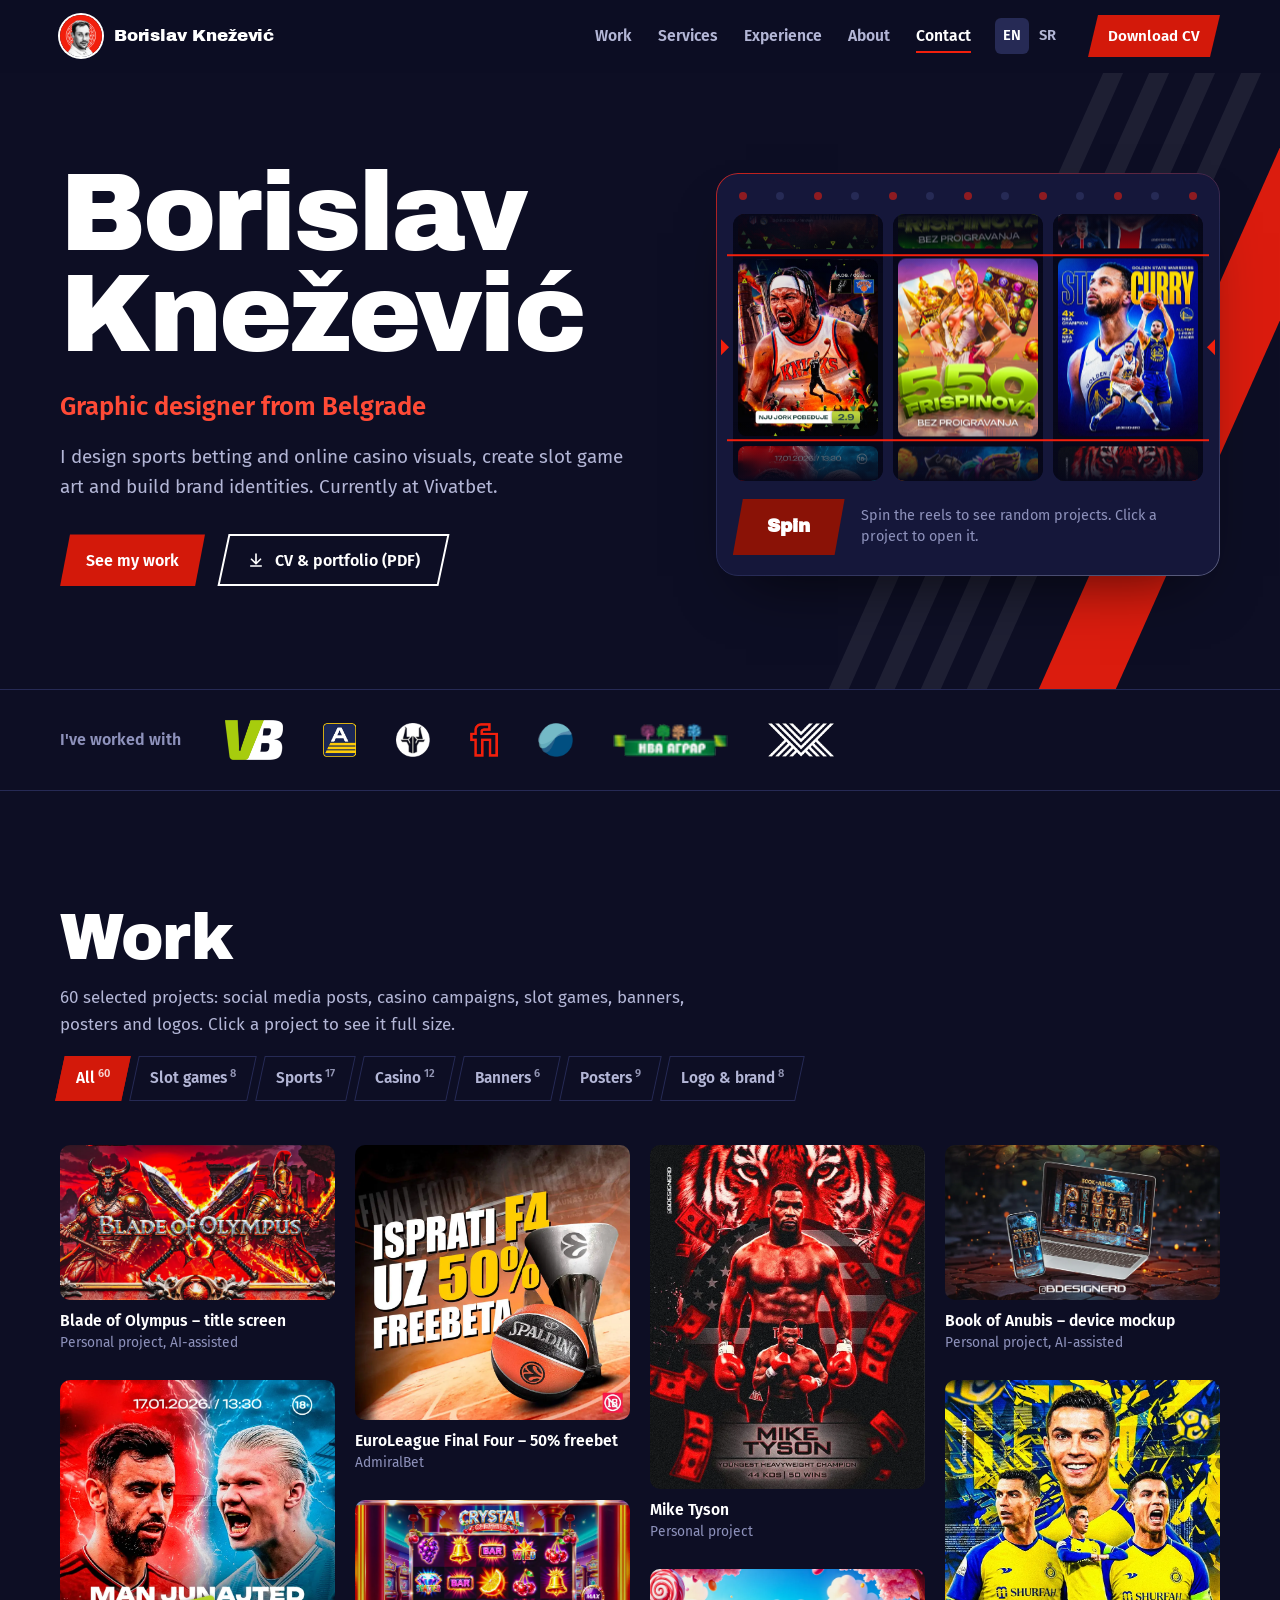
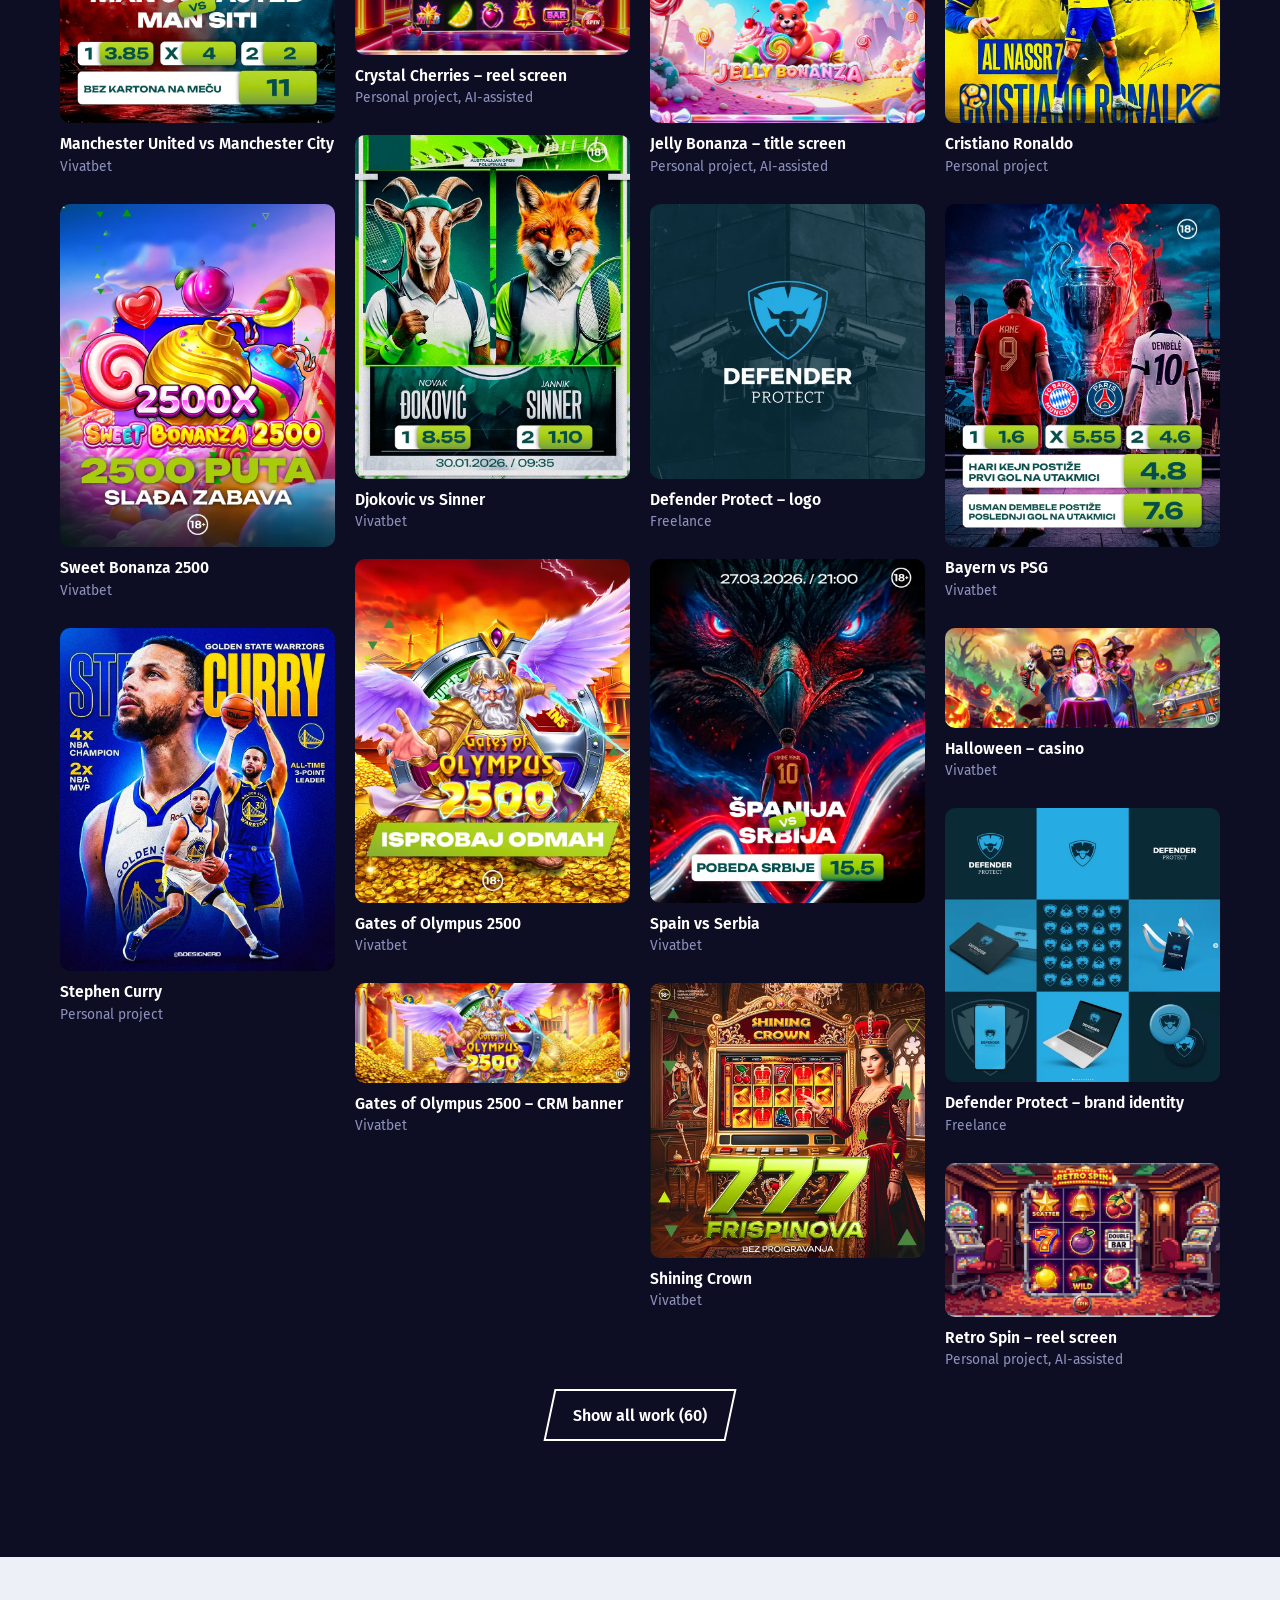
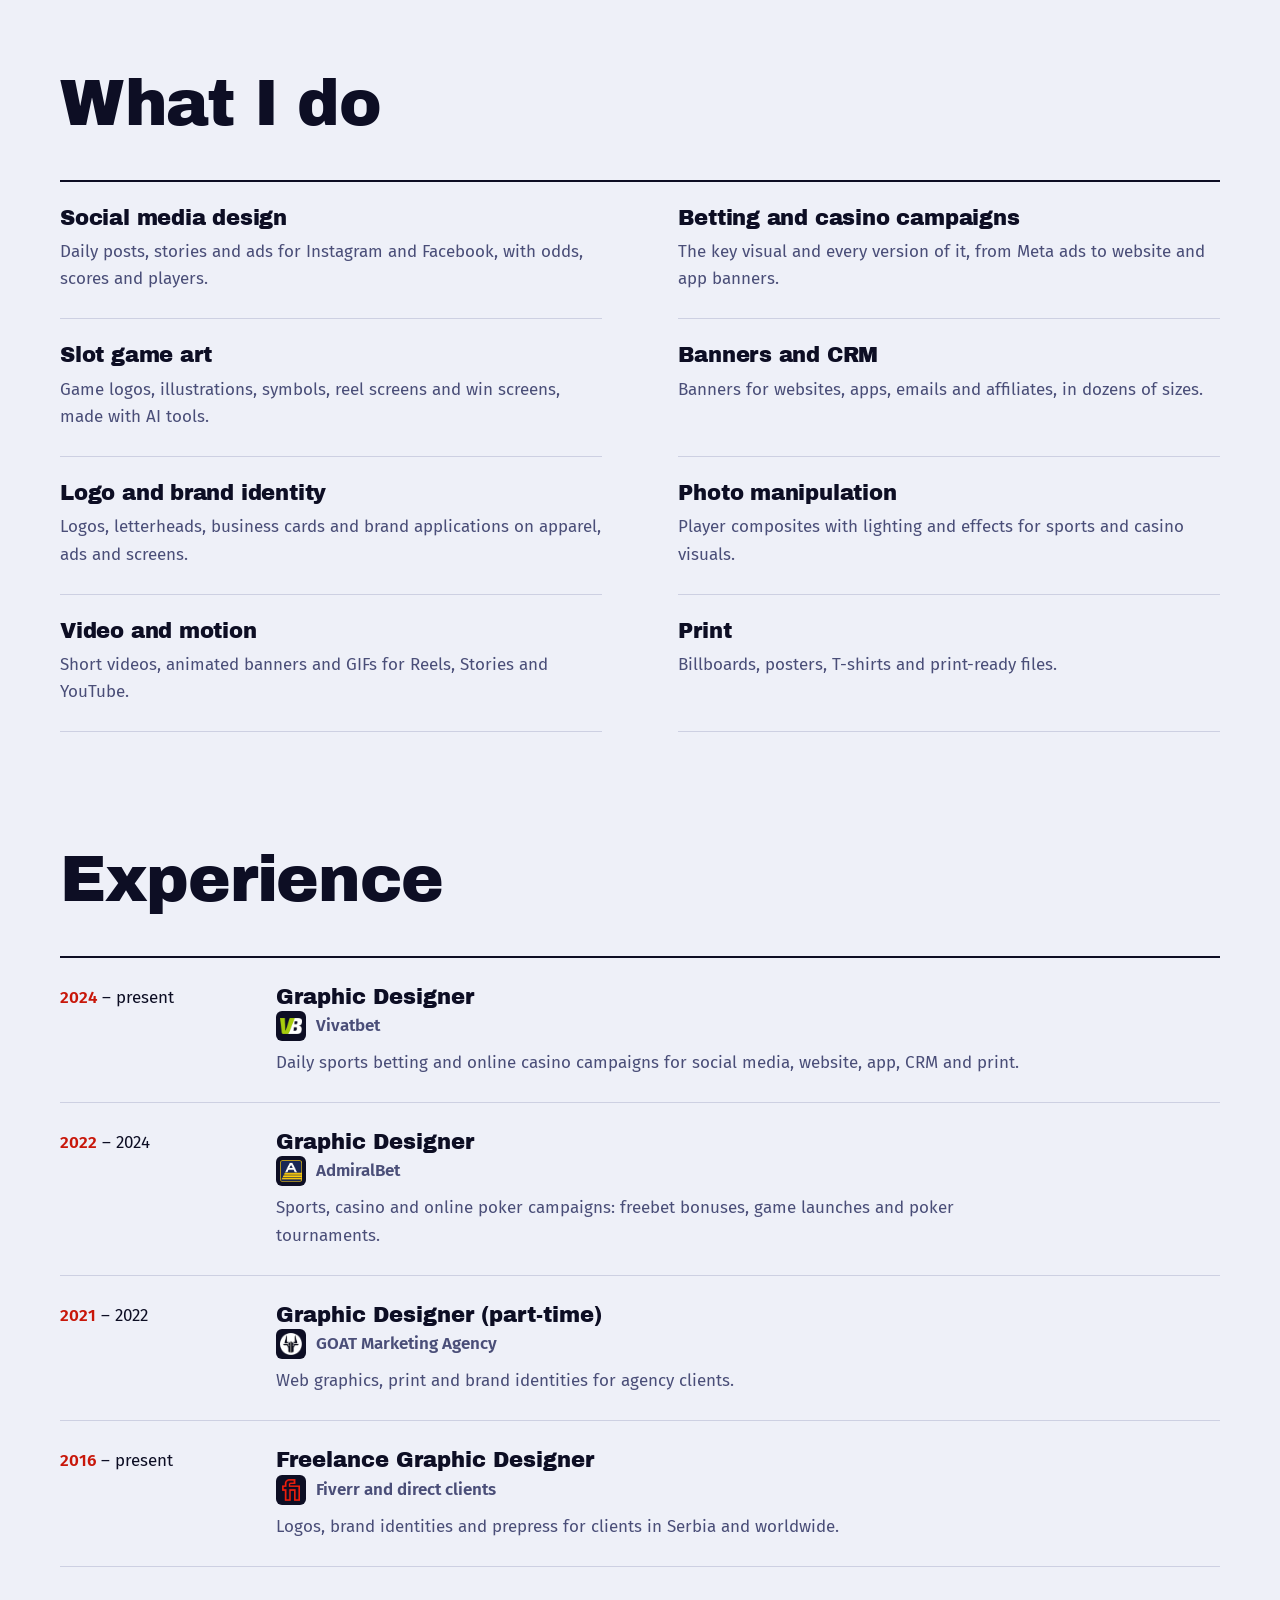
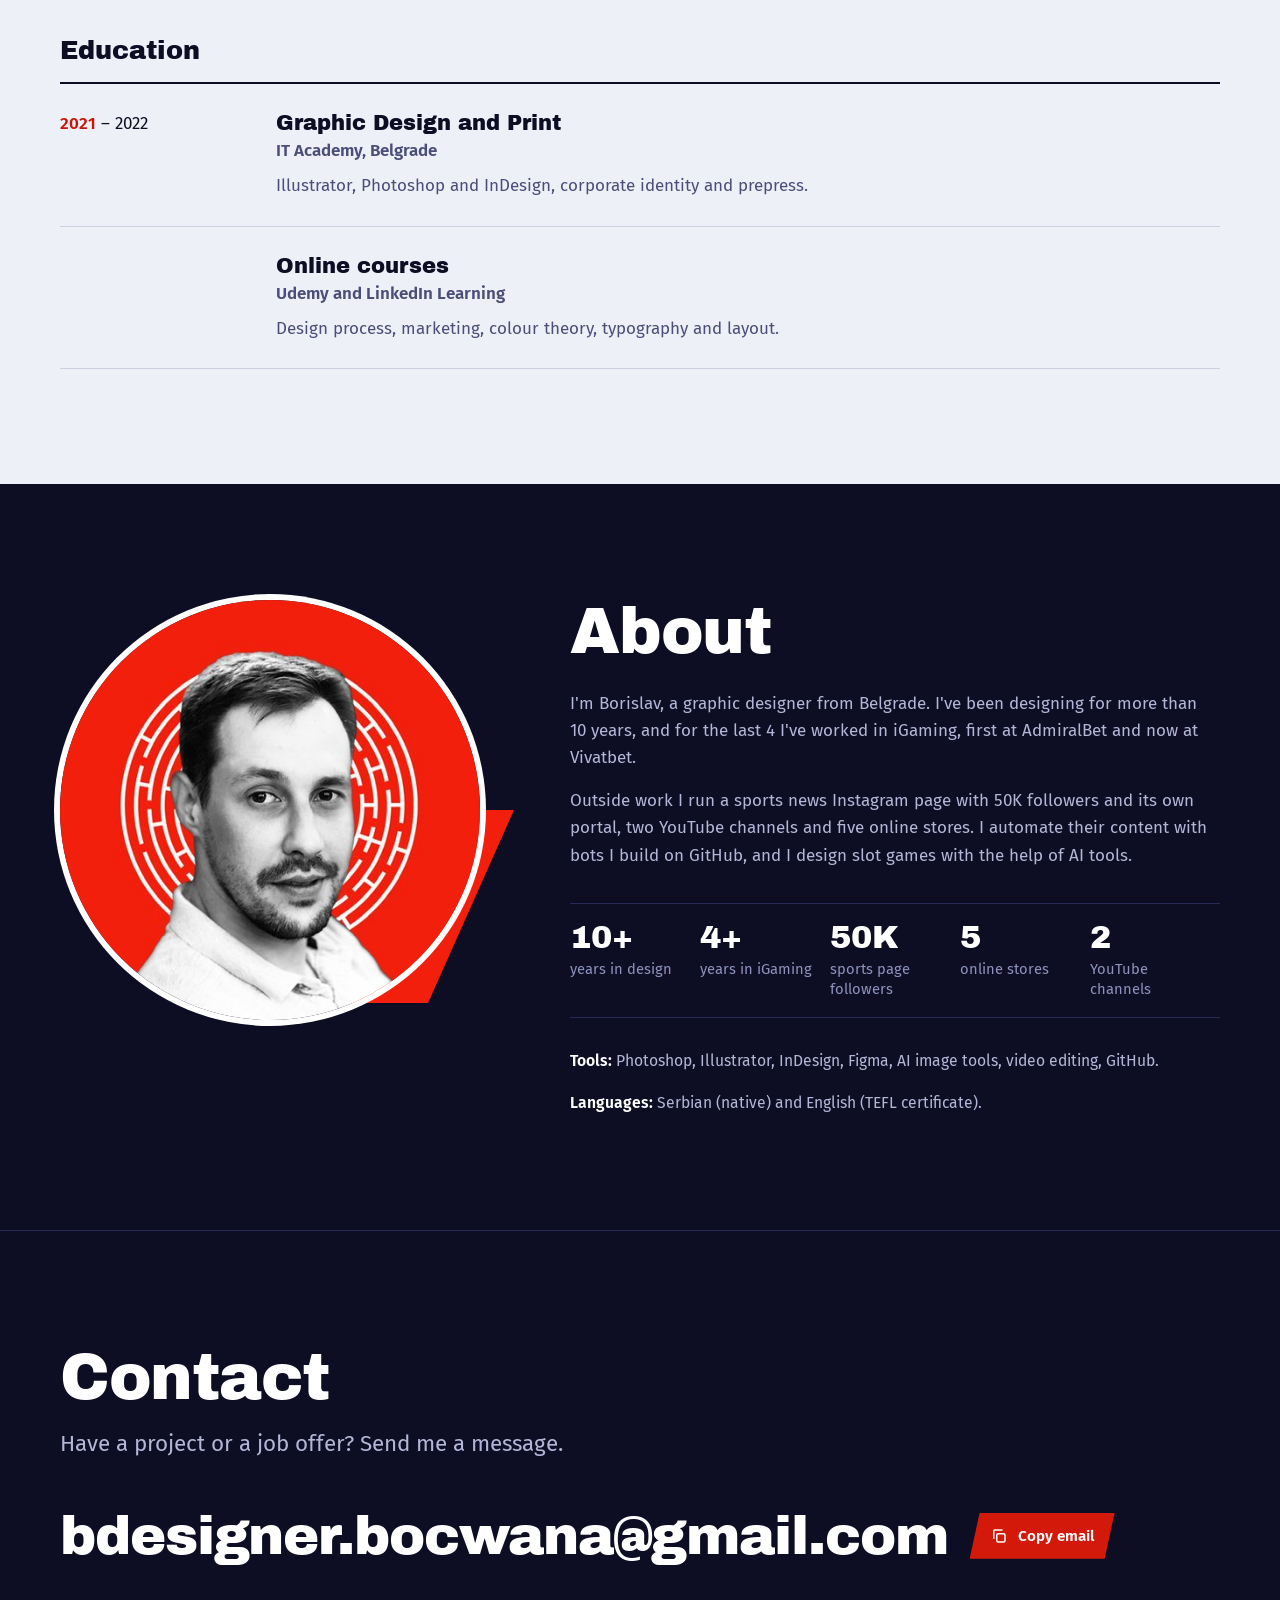
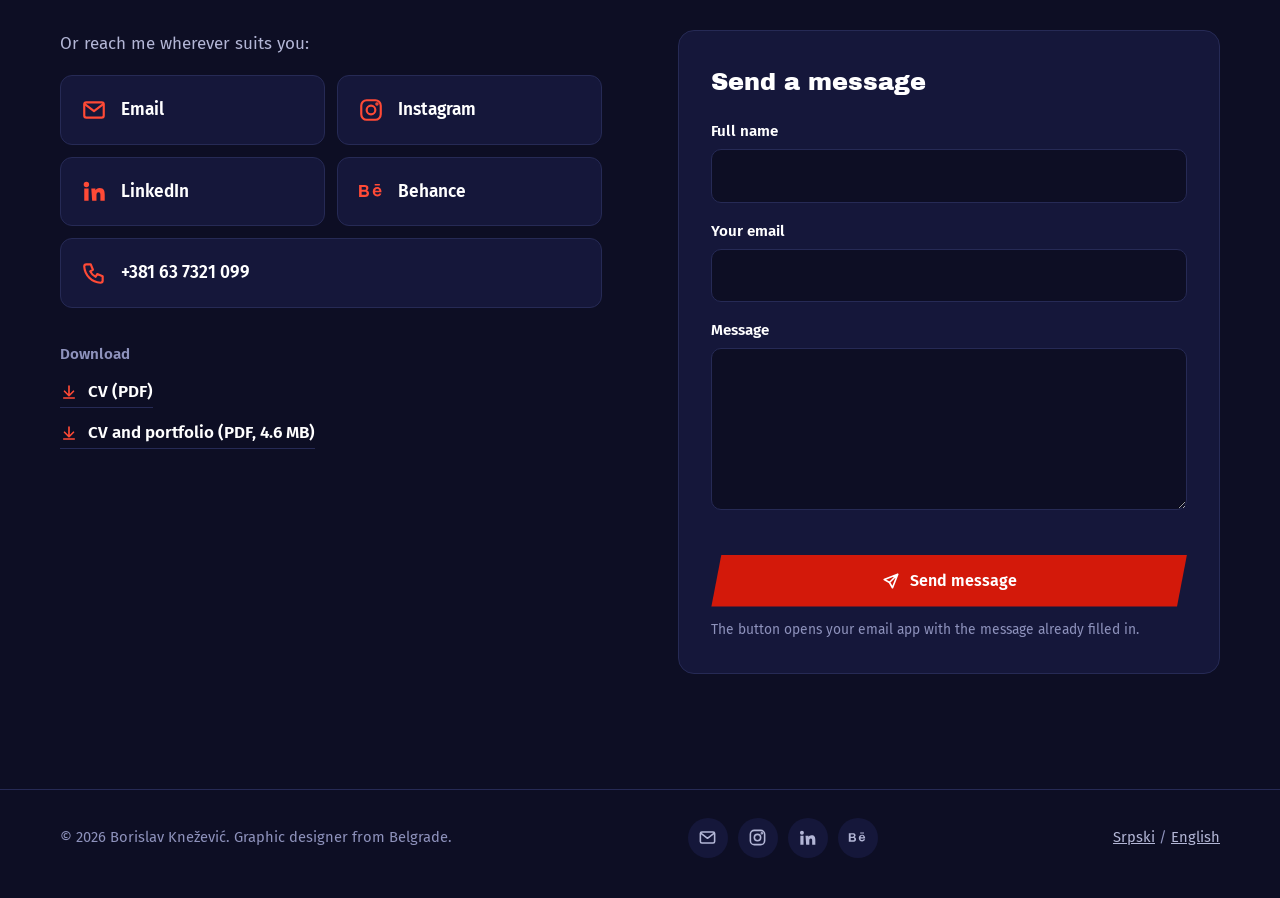
==== en/index.html @ aa086d8e "Add files via upload" ====
<!DOCTYPE html>
<html lang="en">
<head>
<meta charset="utf-8">
<meta name="viewport" content="width=device-width, initial-scale=1">
<title>Borislav Knežević – Graphic Designer in Belgrade | iGaming, Sports &amp; Slot Game Art</title>
<meta name="description" content="Belgrade-based graphic designer creating sports betting and online casino campaigns, slot game art, social media visuals, banners, posters and logos.">
<meta name="author" content="Borislav Knežević">
<meta name="robots" content="index, follow, max-image-preview:large">
<meta name="theme-color" content="#0D0E24">
<meta name="color-scheme" content="dark">
<!-- Google Search Console: ovde nalepi svoj verifikacioni tag (vidi README.md) -->
<link rel="canonical" href="https://borislavknezevic.com/en/">
<link rel="alternate" hreflang="sr" href="https://borislavknezevic.com/">
<link rel="alternate" hreflang="en" href="https://borislavknezevic.com/en/">
<link rel="alternate" hreflang="x-default" href="https://borislavknezevic.com/">
<meta property="og:type" content="profile">
<meta property="og:site_name" content="Borislav Knežević">
<meta property="og:title" content="Borislav Knežević – Graphic Designer">
<meta property="og:description" content="Belgrade-based graphic designer creating sports betting and online casino campaigns, slot game art, social media visuals, banners, posters and logos.">
<meta property="og:url" content="https://borislavknezevic.com/en/">
<meta property="og:locale" content="en_US">
<meta property="og:locale:alternate" content="sr_RS">
<meta property="og:image" content="https://borislavknezevic.com/assets/img/og-en.jpg">
<meta property="og:image:width" content="1200">
<meta property="og:image:height" content="630">
<meta property="og:image:alt" content="Borislav Knežević, graphic designer from Belgrade, with examples of his work">
<meta property="profile:first_name" content="Borislav">
<meta property="profile:last_name" content="Knežević">
<meta property="profile:username" content="bdesignerd">
<meta name="twitter:card" content="summary_large_image">
<meta name="twitter:title" content="Borislav Knežević – Graphic Designer">
<meta name="twitter:description" content="Belgrade-based graphic designer creating sports betting and online casino campaigns, slot game art, social media visuals, banners, posters and logos.">
<meta name="twitter:image" content="https://borislavknezevic.com/assets/img/og-en.jpg">
<link rel="icon" href="../favicon.ico" sizes="any">
<link rel="icon" type="image/png" sizes="32x32" href="../favicon-32.png">
<link rel="apple-touch-icon" href="../apple-touch-icon.png">
<link rel="manifest" href="../site.webmanifest">
<link rel="preload" href="../assets/fonts/archivo-black.woff" as="font" type="font/woff" crossorigin>
<link rel="preload" href="../assets/fonts/fira-sans-400.woff" as="font" type="font/woff" crossorigin>
<link rel="stylesheet" href="../assets/css/style.css">
<script type="application/ld+json">{"@context":"https://schema.org","@graph":[{"@type":"Person","@id":"https://borislavknezevic.com/#person","name":"Borislav Knežević","alternateName":["Borislav Knezevic","bdesignerd"],"jobTitle":"Graphic Designer","description":"Belgrade-based graphic designer creating sports betting and online casino campaigns, slot game art, social media visuals, banners, posters and logos.","url":"https://borislavknezevic.com/","image":"https://borislavknezevic.com/assets/img/borislav-knezevic.jpg","email":"mailto:bdesigner.bocwana@gmail.com","telephone":"+381637321099","address":{"@type":"PostalAddress","addressLocality":"Belgrade","addressCountry":"RS"},"worksFor":{"@type":"Organization","name":"Vivatbet"},"alumniOf":{"@type":"EducationalOrganization","name":"IT Academy"},"knowsAbout":["graphic design","iGaming design","slot game art","social media design","logo design","brand identity","photo manipulation","video editing"],"knowsLanguage":["sr","en"],"sameAs":["https://www.behance.net/bdesignerd93","https://www.instagram.com/bdesignerd","https://www.linkedin.com/in/borislav-knezevic"]},{"@type":"WebSite","@id":"https://borislavknezevic.com/#website","url":"https://borislavknezevic.com/","name":"Borislav Knežević","inLanguage":["sr-Latn","en"],"publisher":{"@id":"https://borislavknezevic.com/#person"}},{"@type":"ProfilePage","@id":"https://borislavknezevic.com/en/#page","url":"https://borislavknezevic.com/en/","name":"Borislav Knežević – Graphic Designer in Belgrade | iGaming, Sports & Slot Game Art","description":"Belgrade-based graphic designer creating sports betting and online casino campaigns, slot game art, social media visuals, banners, posters and logos.","inLanguage":"en","isPartOf":{"@id":"https://borislavknezevic.com/#website"},"mainEntity":{"@id":"https://borislavknezevic.com/#person"},"dateModified":"2026-11-18","primaryImageOfPage":{"@type":"ImageObject","url":"https://borislavknezevic.com/assets/img/og-en.jpg","width":1200,"height":630}},{"@type":"ImageGallery","@id":"https://borislavknezevic.com/en/#work","name":"Work by Borislav Knežević","url":"https://borislavknezevic.com/en/#work","author":{"@id":"https://borislavknezevic.com/#person"},"image":[{"@type":"ImageObject","contentUrl":"https://borislavknezevic.com/assets/img/work/blade-of-olympus-slot-title-screen.webp","name":"Blade of Olympus – title screen","description":"Slot game art: Blade of Olympus – title screen (Personal project, AI-assisted)","width":1320,"height":742,"creator":{"@type":"Person","name":"Borislav Knežević"},"creditText":"Borislav Knežević","copyrightNotice":"© Borislav Knežević"},{"@type":"ImageObject","contentUrl":"https://borislavknezevic.com/assets/img/work/manchester-united-vs-manchester-city-post.webp","name":"Manchester United vs Manchester City","description":"Sports social media post: Manchester United vs Manchester City (Vivatbet)","width":820,"height":1025,"creator":{"@type":"Person","name":"Borislav Knežević"},"creditText":"Borislav Knežević","copyrightNotice":"© Borislav Knežević"},{"@type":"ImageObject","contentUrl":"https://borislavknezevic.com/assets/img/work/sweet-bonanza-2500-casino-campaign.webp","name":"Sweet Bonanza 2500","description":"Online casino campaign visual: Sweet Bonanza 2500 (Vivatbet)","width":820,"height":1025,"creator":{"@type":"Person","name":"Borislav Knežević"},"creditText":"Borislav Knežević","copyrightNotice":"© Borislav Knežević"},{"@type":"ImageObject","contentUrl":"https://borislavknezevic.com/assets/img/work/stephen-curry-poster.webp","name":"Stephen Curry","description":"Sports poster: Stephen Curry (Personal project)","width":820,"height":1025,"creator":{"@type":"Person","name":"Borislav Knežević"},"creditText":"Borislav Knežević","copyrightNotice":"© Borislav Knežević"},{"@type":"ImageObject","contentUrl":"https://borislavknezevic.com/assets/img/work/euroleague-final-four-freebet-banner.webp","name":"EuroLeague Final Four – 50% freebet","description":"Sports social media post: EuroLeague Final Four – 50% freebet (AdmiralBet)","width":960,"height":960,"creator":{"@type":"Person","name":"Borislav Knežević"},"creditText":"Borislav Knežević","copyrightNotice":"© Borislav Knežević"},{"@type":"ImageObject","contentUrl":"https://borislavknezevic.com/assets/img/work/crystal-cherries-slot-reel-screen.webp","name":"Crystal Cherries – reel screen","description":"Slot game art: Crystal Cherries – reel screen (Personal project, AI-assisted)","width":1320,"height":742,"creator":{"@type":"Person","name":"Borislav Knežević"},"creditText":"Borislav Knežević","copyrightNotice":"© Borislav Knežević"},{"@type":"ImageObject","contentUrl":"https://borislavknezevic.com/assets/img/work/djokovic-vs-sinner-tennis-post.webp","name":"Djokovic vs Sinner","description":"Sports social media post: Djokovic vs Sinner (Vivatbet)","width":820,"height":1025,"creator":{"@type":"Person","name":"Borislav Knežević"},"creditText":"Borislav Knežević","copyrightNotice":"© Borislav Knežević"},{"@type":"ImageObject","contentUrl":"https://borislavknezevic.com/assets/img/work/gates-of-olympus-2500-casino-campaign.webp","name":"Gates of Olympus 2500","description":"Online casino campaign visual: Gates of Olympus 2500 (Vivatbet)","width":820,"height":1025,"creator":{"@type":"Person","name":"Borislav Knežević"},"creditText":"Borislav Knežević","copyrightNotice":"© Borislav Knežević"},{"@type":"ImageObject","contentUrl":"https://borislavknezevic.com/assets/img/work/gates-of-olympus-crm-banner.webp","name":"Gates of Olympus 2500 – CRM banner","description":"Website and CRM banner: Gates of Olympus 2500 – CRM banner (Vivatbet)","width":1320,"height":481,"creator":{"@type":"Person","name":"Borislav Knežević"},"creditText":"Borislav Knežević","copyrightNotice":"© Borislav Knežević"},{"@type":"ImageObject","contentUrl":"https://borislavknezevic.com/assets/img/work/mike-tyson-poster.webp","name":"Mike Tyson","description":"Sports poster: Mike Tyson (Personal project)","width":820,"height":1025,"creator":{"@type":"Person","name":"Borislav Knežević"},"creditText":"Borislav Knežević","copyrightNotice":"© Borislav Knežević"},{"@type":"ImageObject","contentUrl":"https://borislavknezevic.com/assets/img/work/jelly-bonanza-slot-title-screen.webp","name":"Jelly Bonanza – title screen","description":"Slot game art: Jelly Bonanza – title screen (Personal project, AI-assisted)","width":1320,"height":742,"creator":{"@type":"Person","name":"Borislav Knežević"},"creditText":"Borislav Knežević","copyrightNotice":"© Borislav Knežević"},{"@type":"ImageObject","contentUrl":"https://borislavknezevic.com/assets/img/work/defender-protect-logo.webp","name":"Defender Protect – logo","description":"Logo and brand identity: Defender Protect – logo (Freelance)","width":960,"height":960,"creator":{"@type":"Person","name":"Borislav Knežević"},"creditText":"Borislav Knežević","copyrightNotice":"© Borislav Knežević"},{"@type":"ImageObject","contentUrl":"https://borislavknezevic.com/assets/img/work/spain-vs-serbia-football-post.webp","name":"Spain vs Serbia","description":"Sports social media post: Spain vs Serbia (Vivatbet)","width":820,"height":1025,"creator":{"@type":"Person","name":"Borislav Knežević"},"creditText":"Borislav Knežević","copyrightNotice":"© Borislav Knežević"},{"@type":"ImageObject","contentUrl":"https://borislavknezevic.com/assets/img/work/shining-crown-slot-ad.webp","name":"Shining Crown","description":"Online casino campaign visual: Shining Crown (Vivatbet)","width":960,"height":960,"creator":{"@type":"Person","name":"Borislav Knežević"},"creditText":"Borislav Knežević","copyrightNotice":"© Borislav Knežević"},{"@type":"ImageObject","contentUrl":"https://borislavknezevic.com/assets/img/work/book-of-anubis-slot-device-mockup.webp","name":"Book of Anubis – device mockup","description":"Slot game art: Book of Anubis – device mockup (Personal project, AI-assisted)","width":1320,"height":742,"creator":{"@type":"Person","name":"Borislav Knežević"},"creditText":"Borislav Knežević","copyrightNotice":"© Borislav Knežević"},{"@type":"ImageObject","contentUrl":"https://borislavknezevic.com/assets/img/work/cristiano-ronaldo-poster.webp","name":"Cristiano Ronaldo","description":"Sports poster: Cristiano Ronaldo (Personal project)","width":820,"height":1025,"creator":{"@type":"Person","name":"Borislav Knežević"},"creditText":"Borislav Knežević","copyrightNotice":"© Borislav Knežević"},{"@type":"ImageObject","contentUrl":"https://borislavknezevic.com/assets/img/work/bayern-vs-psg-champions-league-post.webp","name":"Bayern vs PSG","description":"Sports social media post: Bayern vs PSG (Vivatbet)","width":820,"height":1025,"creator":{"@type":"Person","name":"Borislav Knežević"},"creditText":"Borislav Knežević","copyrightNotice":"© Borislav Knežević"},{"@type":"ImageObject","contentUrl":"https://borislavknezevic.com/assets/img/work/halloween-casino-banner.webp","name":"Halloween – casino","description":"Website and CRM banner: Halloween – casino (Vivatbet)","width":1320,"height":481,"creator":{"@type":"Person","name":"Borislav Knežević"},"creditText":"Borislav Knežević","copyrightNotice":"© Borislav Knežević"},{"@type":"ImageObject","contentUrl":"https://borislavknezevic.com/assets/img/work/defender-protect-brand-identity.webp","name":"Defender Protect – brand identity","description":"Logo and brand identity: Defender Protect – brand identity (Freelance)","width":960,"height":958,"creator":{"@type":"Person","name":"Borislav Knežević"},"creditText":"Borislav Knežević","copyrightNotice":"© Borislav Knežević"},{"@type":"ImageObject","contentUrl":"https://borislavknezevic.com/assets/img/work/retro-spin-slot-reel-screen.webp","name":"Retro Spin – reel screen","description":"Slot game art: Retro Spin – reel screen (Personal project, AI-assisted)","width":1320,"height":742,"creator":{"@type":"Person","name":"Borislav Knežević"},"creditText":"Borislav Knežević","copyrightNotice":"© Borislav Knežević"},{"@type":"ImageObject","contentUrl":"https://borislavknezevic.com/assets/img/work/chelsea-vs-manchester-united-post.webp","name":"Chelsea vs Manchester United","description":"Sports social media post: Chelsea vs Manchester United (Vivatbet)","width":820,"height":1025,"creator":{"@type":"Person","name":"Borislav Knežević"},"creditText":"Borislav Knežević","copyrightNotice":"© Borislav Knežević"},{"@type":"ImageObject","contentUrl":"https://borislavknezevic.com/assets/img/work/pot-of-gold-free-spins-ad.webp","name":"Pot of gold – free spins","description":"Online casino campaign visual: Pot of gold – free spins (Vivatbet)","width":960,"height":960,"creator":{"@type":"Person","name":"Borislav Knežević"},"creditText":"Borislav Knežević","copyrightNotice":"© Borislav Knežević"},{"@type":"ImageObject","contentUrl":"https://borislavknezevic.com/assets/img/work/kobe-bryant-poster.webp","name":"Kobe Bryant","description":"Sports poster: Kobe Bryant (Personal project)","width":820,"height":1025,"creator":{"@type":"Person","name":"Borislav Knežević"},"creditText":"Borislav Knežević","copyrightNotice":"© Borislav Knežević"},{"@type":"ImageObject","contentUrl":"https://borislavknezevic.com/assets/img/work/phoenix-star-exclusive-game-banner.webp","name":"Phoenix Star – exclusive game","description":"Online casino campaign visual: Phoenix Star – exclusive game (AdmiralBet)","width":1200,"height":800,"creator":{"@type":"Person","name":"Borislav Knežević"},"creditText":"Borislav Knežević","copyrightNotice":"© Borislav Knežević"},{"@type":"ImageObject","contentUrl":"https://borislavknezevic.com/assets/img/work/blade-of-olympus-slot-device-mockup.webp","name":"Blade of Olympus – device mockup","description":"Slot game art: Blade of Olympus – device mockup (Personal project, AI-assisted)","width":1320,"height":742,"creator":{"@type":"Person","name":"Borislav Knežević"},"creditText":"Borislav Knežević","copyrightNotice":"© Borislav Knežević"},{"@type":"ImageObject","contentUrl":"https://borislavknezevic.com/assets/img/work/ac-milan-vs-inter-derby-post.webp","name":"AC Milan vs Inter","description":"Sports social media post: AC Milan vs Inter (Vivatbet)","width":820,"height":1025,"creator":{"@type":"Person","name":"Borislav Knežević"},"creditText":"Borislav Knežević","copyrightNotice":"© Borislav Knežević"},{"@type":"ImageObject","contentUrl":"https://borislavknezevic.com/assets/img/work/athena-free-spins-ad.webp","name":"Athena – 550 free spins","description":"Online casino campaign visual: Athena – 550 free spins (Vivatbet)","width":960,"height":960,"creator":{"@type":"Person","name":"Borislav Knežević"},"creditText":"Borislav Knežević","copyrightNotice":"© Borislav Knežević"},{"@type":"ImageObject","contentUrl":"https://borislavknezevic.com/assets/img/work/halloween-sports-banner.webp","name":"Halloween – sports","description":"Website and CRM banner: Halloween – sports (Vivatbet)","width":1320,"height":481,"creator":{"@type":"Person","name":"Borislav Knežević"},"creditText":"Borislav Knežević","copyrightNotice":"© Borislav Knežević"},{"@type":"ImageObject","contentUrl":"https://borislavknezevic.com/assets/img/work/erling-haaland-poster.webp","name":"Erling Haaland","description":"Sports poster: Erling Haaland (Personal project)","width":820,"height":1018,"creator":{"@type":"Person","name":"Borislav Knežević"},"creditText":"Borislav Knežević","copyrightNotice":"© Borislav Knežević"},{"@type":"ImageObject","contentUrl":"https://borislavknezevic.com/assets/img/work/serpenti-shareholders-logo.webp","name":"Serpenti Shareholders – logo","description":"Logo and brand identity: Serpenti Shareholders – logo (Freelance)","width":960,"height":962,"creator":{"@type":"Person","name":"Borislav Knežević"},"creditText":"Borislav Knežević","copyrightNotice":"© Borislav Knežević"},{"@type":"ImageObject","contentUrl":"https://borislavknezevic.com/assets/img/work/jelly-bonanza-slot-reel-screen.webp","name":"Jelly Bonanza – 7x7 reel screen","description":"Slot game art: Jelly Bonanza – 7x7 reel screen (Personal project, AI-assisted)","width":1320,"height":742,"creator":{"@type":"Person","name":"Borislav Knežević"},"creditText":"Borislav Knežević","copyrightNotice":"© Borislav Knežević"},{"@type":"ImageObject","contentUrl":"https://borislavknezevic.com/assets/img/work/ufc-gane-vs-hokit-post.webp","name":"UFC: Gane vs Hokit","description":"Sports social media post: UFC: Gane vs Hokit (Vivatbet)","width":820,"height":1025,"creator":{"@type":"Person","name":"Borislav Knežević"},"creditText":"Borislav Knežević","copyrightNotice":"© Borislav Knežević"},{"@type":"ImageObject","contentUrl":"https://borislavknezevic.com/assets/img/work/pirate-gold-deluxe-free-spins.webp","name":"Pirate Gold Deluxe – 50 free spins","description":"Online casino campaign visual: Pirate Gold Deluxe – 50 free spins (Vivatbet)","width":820,"height":892,"creator":{"@type":"Person","name":"Borislav Knežević"},"creditText":"Borislav Knežević","copyrightNotice":"© Borislav Knežević"},{"@type":"ImageObject","contentUrl":"https://borislavknezevic.com/assets/img/work/champions-league-freebet-banner.webp","name":"Champions League – 100% freebet","description":"Sports social media post: Champions League – 100% freebet (AdmiralBet)","width":1200,"height":800,"creator":{"@type":"Person","name":"Borislav Knežević"},"creditText":"Borislav Knežević","copyrightNotice":"© Borislav Knežević"},{"@type":"ImageObject","contentUrl":"https://borislavknezevic.com/assets/img/work/zlatan-ibrahimovic-poster.webp","name":"Zlatan Ibrahimović","description":"Sports poster: Zlatan Ibrahimović (Personal project)","width":820,"height":1025,"creator":{"@type":"Person","name":"Borislav Knežević"},"creditText":"Borislav Knežević","copyrightNotice":"© Borislav Knežević"},{"@type":"ImageObject","contentUrl":"https://borislavknezevic.com/assets/img/work/super-cup-psg-vs-aston-villa-banner.webp","name":"Super Cup: PSG or Villa?","description":"Website and CRM banner: Super Cup: PSG or Villa? (Vivatbet)","width":1320,"height":481,"creator":{"@type":"Person","name":"Borislav Knežević"},"creditText":"Borislav Knežević","copyrightNotice":"© Borislav Knežević"},{"@type":"ImageObject","contentUrl":"https://borislavknezevic.com/assets/img/work/serpenti-shareholders-brand-identity.webp","name":"Serpenti Shareholders – brand identity","description":"Logo and brand identity: Serpenti Shareholders – brand identity (Freelance)","width":960,"height":959,"creator":{"@type":"Person","name":"Borislav Knežević"},"creditText":"Borislav Knežević","copyrightNotice":"© Borislav Knežević"},{"@type":"ImageObject","contentUrl":"https://borislavknezevic.com/assets/img/work/book-of-anubis-slot-title-screen.webp","name":"Book of Anubis – title screen","description":"Slot game art: Book of Anubis – title screen (Personal project, AI-assisted)","width":1320,"height":742,"creator":{"@type":"Person","name":"Borislav Knežević"},"creditText":"Borislav Knežević","copyrightNotice":"© Borislav Knežević"},{"@type":"ImageObject","contentUrl":"https://borislavknezevic.com/assets/img/work/motogp-race-post.webp","name":"MotoGP race","description":"Sports social media post: MotoGP race (Vivatbet)","width":820,"height":1025,"creator":{"@type":"Person","name":"Borislav Knežević"},"creditText":"Borislav Knežević","copyrightNotice":"© Borislav Knežević"},{"@type":"ImageObject","contentUrl":"https://borislavknezevic.com/assets/img/work/spin-like-a-queen-casino-tournament.webp","name":"Spin Like a Queen tournament","description":"Online casino campaign visual: Spin Like a Queen tournament (Vivatbet)","width":960,"height":1008,"creator":{"@type":"Person","name":"Borislav Knežević"},"creditText":"Borislav Knežević","copyrightNotice":"© Borislav Knežević"},{"@type":"ImageObject","contentUrl":"https://borislavknezevic.com/assets/img/work/allen-iverson-poster.webp","name":"Allen Iverson","description":"Sports poster: Allen Iverson (Personal project)","width":820,"height":1025,"creator":{"@type":"Person","name":"Borislav Knežević"},"creditText":"Borislav Knežević","copyrightNotice":"© Borislav Knežević"},{"@type":"ImageObject","contentUrl":"https://borislavknezevic.com/assets/img/work/manic-potions-game-of-the-week-banner.webp","name":"Manic Potions – game of the week","description":"Online casino campaign visual: Manic Potions – game of the week (AdmiralBet)","width":1200,"height":800,"creator":{"@type":"Person","name":"Borislav Knežević"},"creditText":"Borislav Knežević","copyrightNotice":"© Borislav Knežević"},{"@type":"ImageObject","contentUrl":"https://borislavknezevic.com/assets/img/work/real-madrid-matchday-post.webp","name":"Real Madrid matchday","description":"Sports social media post: Real Madrid matchday (Vivatbet)","width":820,"height":1025,"creator":{"@type":"Person","name":"Borislav Knežević"},"creditText":"Borislav Knežević","copyrightNotice":"© Borislav Knežević"},{"@type":"ImageObject","contentUrl":"https://borislavknezevic.com/assets/img/work/horse-racing-cashback-banner.webp","name":"Horse racing – up to 5,000 RSD back","description":"Website and CRM banner: Horse racing – up to 5,000 RSD back (Vivatbet)","width":1320,"height":481,"creator":{"@type":"Person","name":"Borislav Knežević"},"creditText":"Borislav Knežević","copyrightNotice":"© Borislav Knežević"},{"@type":"ImageObject","contentUrl":"https://borislavknezevic.com/assets/img/work/flightor-project-logo.webp","name":"Flightor Project – logo","description":"Logo and brand identity: Flightor Project – logo (Freelance)","width":960,"height":958,"creator":{"@type":"Person","name":"Borislav Knežević"},"creditText":"Borislav Knežević","copyrightNotice":"© Borislav Knežević"},{"@type":"ImageObject","contentUrl":"https://borislavknezevic.com/assets/img/work/nba-new-york-knicks-post.webp","name":"NBA – New York Knicks","description":"Sports social media post: NBA – New York Knicks (Vivatbet)","width":820,"height":1025,"creator":{"@type":"Person","name":"Borislav Knežević"},"creditText":"Borislav Knežević","copyrightNotice":"© Borislav Knežević"},{"@type":"ImageObject","contentUrl":"https://borislavknezevic.com/assets/img/work/drops-and-wins-casino-promotion.webp","name":"Drops & Wins","description":"Online casino campaign visual: Drops & Wins (Vivatbet)","width":960,"height":1008,"creator":{"@type":"Person","name":"Borislav Knežević"},"creditText":"Borislav Knežević","copyrightNotice":"© Borislav Knežević"},{"@type":"ImageObject","contentUrl":"https://borislavknezevic.com/assets/img/work/ronaldinho-poster.webp","name":"Ronaldinho","description":"Sports poster: Ronaldinho (Personal project)","width":820,"height":1025,"creator":{"@type":"Person","name":"Borislav Knežević"},"creditText":"Borislav Knežević","copyrightNotice":"© Borislav Knežević"},{"@type":"ImageObject","contentUrl":"https://borislavknezevic.com/assets/img/work/flightor-project-brand-identity.webp","name":"Flightor Project – brand identity","description":"Logo and brand identity: Flightor Project – brand identity (Freelance)","width":960,"height":957,"creator":{"@type":"Person","name":"Borislav Knežević"},"creditText":"Borislav Knežević","copyrightNotice":"© Borislav Knežević"},{"@type":"ImageObject","contentUrl":"https://borislavknezevic.com/assets/img/work/nba-stephen-curry-post.webp","name":"NBA – Stephen Curry","description":"Sports social media post: NBA – Stephen Curry (Vivatbet)","width":820,"height":1025,"creator":{"@type":"Person","name":"Borislav Knežević"},"creditText":"Borislav Knežević","copyrightNotice":"© Borislav Knežević"},{"@type":"ImageObject","contentUrl":"https://borislavknezevic.com/assets/img/work/golden-crown-casino-tournament.webp","name":"Golden Crown tournament","description":"Online casino campaign visual: Golden Crown tournament (Vivatbet)","width":960,"height":1008,"creator":{"@type":"Person","name":"Borislav Knežević"},"creditText":"Borislav Knežević","copyrightNotice":"© Borislav Knežević"},{"@type":"ImageObject","contentUrl":"https://borislavknezevic.com/assets/img/work/second-deposit-free-spins-banner.webp","name":"Second deposit – free spins","description":"Website and CRM banner: Second deposit – free spins (Vivatbet)","width":1320,"height":481,"creator":{"@type":"Person","name":"Borislav Knežević"},"creditText":"Borislav Knežević","copyrightNotice":"© Borislav Knežević"},{"@type":"ImageObject","contentUrl":"https://borislavknezevic.com/assets/img/work/symmetry-cooperations-logo.webp","name":"Symmetry Cooperations – logo","description":"Logo and brand identity: Symmetry Cooperations – logo (Freelance)","width":960,"height":961,"creator":{"@type":"Person","name":"Borislav Knežević"},"creditText":"Borislav Knežević","copyrightNotice":"© Borislav Knežević"},{"@type":"ImageObject","contentUrl":"https://borislavknezevic.com/assets/img/work/fiorentina-vs-como-serie-a-post.webp","name":"Fiorentina vs Como","description":"Sports social media post: Fiorentina vs Como (Vivatbet)","width":820,"height":1025,"creator":{"@type":"Person","name":"Borislav Knežević"},"creditText":"Borislav Knežević","copyrightNotice":"© Borislav Knežević"},{"@type":"ImageObject","contentUrl":"https://borislavknezevic.com/assets/img/work/freeroll-poker-tournaments-banner.webp","name":"Freeroll poker tournaments","description":"Online casino campaign visual: Freeroll poker tournaments (AdmiralBet)","width":1320,"height":742,"creator":{"@type":"Person","name":"Borislav Knežević"},"creditText":"Borislav Knežević","copyrightNotice":"© Borislav Knežević"},{"@type":"ImageObject","contentUrl":"https://borislavknezevic.com/assets/img/work/fernando-torres-poster.webp","name":"Fernando Torres","description":"Sports poster: Fernando Torres (Personal project)","width":820,"height":1025,"creator":{"@type":"Person","name":"Borislav Knežević"},"creditText":"Borislav Knežević","copyrightNotice":"© Borislav Knežević"},{"@type":"ImageObject","contentUrl":"https://borislavknezevic.com/assets/img/work/nba-in-season-tournament-banner.webp","name":"NBA In-Season Tournament","description":"Sports social media post: NBA In-Season Tournament (AdmiralBet)","width":1320,"height":742,"creator":{"@type":"Person","name":"Borislav Knežević"},"creditText":"Borislav Knežević","copyrightNotice":"© Borislav Knežević"},{"@type":"ImageObject","contentUrl":"https://borislavknezevic.com/assets/img/work/arsenal-vs-atletico-madrid-post.webp","name":"Arsenal vs Atlético Madrid","description":"Sports social media post: Arsenal vs Atlético Madrid (Vivatbet)","width":820,"height":1025,"creator":{"@type":"Person","name":"Borislav Knežević"},"creditText":"Borislav Knežević","copyrightNotice":"© Borislav Knežević"},{"@type":"ImageObject","contentUrl":"https://borislavknezevic.com/assets/img/work/symmetry-cooperations-brand-identity.webp","name":"Symmetry Cooperations – brand identity","description":"Logo and brand identity: Symmetry Cooperations – brand identity (Freelance)","width":960,"height":962,"creator":{"@type":"Person","name":"Borislav Knežević"},"creditText":"Borislav Knežević","copyrightNotice":"© Borislav Knežević"},{"@type":"ImageObject","contentUrl":"https://borislavknezevic.com/assets/img/work/djokovic-vs-de-minaur-tennis-post.webp","name":"Djokovic vs De Minaur","description":"Sports social media post: Djokovic vs De Minaur (Vivatbet)","width":820,"height":1025,"creator":{"@type":"Person","name":"Borislav Knežević"},"creditText":"Borislav Knežević","copyrightNotice":"© Borislav Knežević"}]}]}</script>
</head>
<body>
<a class="skip" href="#main">Skip to content</a>
<header class="site-header">
  <div class="wrap header-inner">
    <a class="brand" href="./" aria-label="Borislav Knežević">
      <img src="../assets/img/borislav-knezevic.jpg" width="42" height="42" alt="">
      <span>Borislav Knežević</span>
    </a>
    <nav class="nav" id="nav" aria-label="Main menu"><ul><li><a href="#work">Work</a></li><li><a href="#services">Services</a></li><li><a href="#experience">Experience</a></li><li><a href="#about">About</a></li><li><a href="#contact">Contact</a></li></ul></nav>
    <div class="lang" role="group" aria-label="Language">
      <span aria-current="page">EN</span>
      <a href="../" hreflang="sr" lang="sr-Latn" aria-label="Srpski">SR</a>
    </div>
    <a class="btn header-cv" href="../files/Borislav-Knezevic-CV-Portfolio.pdf" download>Download CV</a>
    <button class="menu-btn" type="button" aria-expanded="false" aria-controls="nav" aria-label="Open menu"><span></span></button>
  </div>
</header>

<main id="main">
<section class="hero" aria-labelledby="hero-title">
  <div class="stripes" aria-hidden="true"><i></i><i></i><i></i><i></i><i></i></div>
  <div class="wrap hero-grid">
    <div class="hero-text">
      <h1 id="hero-title"><span class="line">Borislav</span><span class="line">Knežević</span></h1>
      <p class="hero-role">Graphic designer from Belgrade</p>
      <p class="hero-lead">I design sports betting and online casino visuals, create slot game art and build brand identities. Currently at Vivatbet.</p>
      <div class="hero-cta">
        <a class="btn" href="#work">See my work</a>
        <a class="btn btn--ghost" href="../files/Borislav-Knezevic-CV-Portfolio.pdf" download><svg viewBox="0 0 24 24" fill="none" stroke="currentColor" stroke-width="2.2" stroke-linecap="round" stroke-linejoin="round" aria-hidden="true"><path d="M12 4v12M6 11l6 6 6-6M5 20h14"/></svg>CV & portfolio (PDF)</a>
      </div>
    </div>
    <div class="machine" role="group" aria-label="Slot machine with my work">
      <div class="bulbs" aria-hidden="true"><i></i><i></i><i></i><i></i><i></i><i></i><i></i><i></i><i></i><i></i><i></i><i></i><i></i></div>
      <div class="reels"><div class="reel" aria-hidden="true"><div class="strip"><div class="cell" data-key="v24"><img src="../assets/img/work/manchester-united-vs-manchester-city-post.webp" width="820" height="1025" alt="" fetchpriority="high"></div><div class="cell" data-key="v28"><img src="../assets/img/work/djokovic-vs-sinner-tennis-post.webp" width="820" height="1025" alt="" fetchpriority="low"></div><div class="cell" data-key="v64"><img src="../assets/img/work/bayern-vs-psg-champions-league-post.webp" width="820" height="1025" alt="" fetchpriority="low"></div><div class="cell" data-key="v89"><img src="../assets/img/work/ufc-gane-vs-hokit-post.webp" width="820" height="1025" alt="" fetchpriority="low"></div><div class="cell" data-key="v106"><img src="../assets/img/work/real-madrid-matchday-post.webp" width="820" height="1025" alt="" fetchpriority="low"></div><div class="cell" data-key="v38"><img src="../assets/img/work/nba-new-york-knicks-post.webp" width="820" height="1025" alt="" fetchpriority="low"></div></div></div><div class="reel" aria-hidden="true"><div class="strip"><div class="cell" data-key="v66"><img src="../assets/img/work/sweet-bonanza-2500-casino-campaign.webp" width="820" height="1025" alt="" fetchpriority="high"></div><div class="cell" data-key="v111"><img src="../assets/img/work/gates-of-olympus-2500-casino-campaign.webp" width="820" height="1025" alt="" fetchpriority="low"></div><div class="cell" data-key="v101"><img src="../assets/img/work/shining-crown-slot-ad.webp" width="960" height="960" alt="" fetchpriority="low"></div><div class="cell" data-key="v102"><img src="../assets/img/work/pot-of-gold-free-spins-ad.webp" width="960" height="960" alt="" fetchpriority="low"></div><div class="cell" data-key="v0"><img src="../assets/img/work/athena-free-spins-ad.webp" width="960" height="960" alt="" fetchpriority="low"></div><div class="cell" data-key="v104"><img src="../assets/img/work/pirate-gold-deluxe-free-spins.webp" width="820" height="892" alt="" fetchpriority="low"></div></div></div><div class="reel" aria-hidden="true"><div class="strip"><div class="cell" data-key="p4"><img src="../assets/img/work/stephen-curry-poster.webp" width="820" height="1025" alt="" fetchpriority="high"></div><div class="cell" data-key="p31"><img src="../assets/img/work/mike-tyson-poster.webp" width="820" height="1025" alt="" fetchpriority="low"></div><div class="cell" data-key="p1"><img src="../assets/img/work/cristiano-ronaldo-poster.webp" width="820" height="1025" alt="" fetchpriority="low"></div><div class="cell" data-key="p24"><img src="../assets/img/work/kobe-bryant-poster.webp" width="820" height="1025" alt="" fetchpriority="low"></div><div class="cell" data-key="p11"><img src="../assets/img/work/erling-haaland-poster.webp" width="820" height="1018" alt="" fetchpriority="low"></div><div class="cell" data-key="p14"><img src="../assets/img/work/zlatan-ibrahimovic-poster.webp" width="820" height="1025" alt="" fetchpriority="low"></div></div></div><div class="payline" aria-hidden="true"></div></div>
      <div class="machine-foot">
        <button class="btn spin" type="button">Spin</button>
        <p class="machine-hint">Spin the reels to see random projects. Click a project to open it.</p>
      </div>
      <p class="machine-live visually-hidden" aria-live="polite"></p>
    </div>
  </div>
</section>

<section class="clients" aria-labelledby="clients-title">
  <div class="wrap clients-inner">
    <h2 id="clients-title">I've worked with</h2>
    <ul><li><img src="../assets/img/logos/vivatbet.png" alt="Vivatbet" loading="lazy" decoding="async"></li><li><img src="../assets/img/logos/admiralbet.png" alt="AdmiralBet" loading="lazy" decoding="async"></li><li><img src="../assets/img/logos/goat.png" alt="GOAT Marketing Agency" loading="lazy" decoding="async"></li><li><img src="../assets/img/logos/fiverr.png" alt="Fiverr" loading="lazy" decoding="async"></li><li><img src="../assets/img/logos/skopos.png" alt="Skopos" loading="lazy" decoding="async"></li><li><img src="../assets/img/logos/ivaagrar.png" alt="Iva Agrar" loading="lazy" decoding="async"></li><li><img src="../assets/img/logos/lawyer.png" alt="Advokatska kancelarija Viktorija N. Knežević" loading="lazy" decoding="async"></li></ul>
  </div>
</section>

<section class="section" id="work" aria-labelledby="work-title">
  <div class="wrap">
    <div class="section-head">
      <div><h2 id="work-title">Work</h2><p class="section-intro">60 selected projects: social media posts, casino campaigns, slot games, banners, posters and logos. Click a project to see it full size.</p></div>
      <div class="filters" role="group" aria-label="Show work by type"><button class="filter" type="button" data-filter="all" aria-pressed="true">All<sup>60</sup></button><button class="filter" type="button" data-filter="slot" aria-pressed="false">Slot games<sup>8</sup></button><button class="filter" type="button" data-filter="sport" aria-pressed="false">Sports<sup>17</sup></button><button class="filter" type="button" data-filter="casino" aria-pressed="false">Casino<sup>12</sup></button><button class="filter" type="button" data-filter="banner" aria-pressed="false">Banners<sup>6</sup></button><button class="filter" type="button" data-filter="poster" aria-pressed="false">Posters<sup>9</sup></button><button class="filter" type="button" data-filter="brand" aria-pressed="false">Logo & brand<sup>8</sup></button></div>
    </div>
    <ul class="grid" id="grid"><li class="work" data-key="s1" data-cat="slot"><figure><button class="work-btn" type="button" aria-haspopup="dialog"><img src="../assets/img/work/blade-of-olympus-slot-title-screen.webp" width="1320" height="742" alt="Slot game art: Blade of Olympus – title screen (Personal project, AI-assisted)" loading="lazy" decoding="async"></button><figcaption><span class="t">Blade of Olympus – title screen</span><span class="c">Personal project, AI-assisted</span></figcaption></figure></li><li class="work" data-key="v24" data-cat="sport"><figure><button class="work-btn" type="button" aria-haspopup="dialog"><img src="../assets/img/work/manchester-united-vs-manchester-city-post.webp" width="820" height="1025" alt="Sports social media post: Manchester United vs Manchester City (Vivatbet)" loading="lazy" decoding="async"></button><figcaption><span class="t">Manchester United vs Manchester City</span><span class="c">Vivatbet</span></figcaption></figure></li><li class="work" data-key="v66" data-cat="casino"><figure><button class="work-btn" type="button" aria-haspopup="dialog"><img src="../assets/img/work/sweet-bonanza-2500-casino-campaign.webp" width="820" height="1025" alt="Online casino campaign visual: Sweet Bonanza 2500 (Vivatbet)" loading="lazy" decoding="async"></button><figcaption><span class="t">Sweet Bonanza 2500</span><span class="c">Vivatbet</span></figcaption></figure></li><li class="work" data-key="p4" data-cat="poster"><figure><button class="work-btn" type="button" aria-haspopup="dialog"><img src="../assets/img/work/stephen-curry-poster.webp" width="820" height="1025" alt="Sports poster: Stephen Curry (Personal project)" loading="lazy" decoding="async"></button><figcaption><span class="t">Stephen Curry</span><span class="c">Personal project</span></figcaption></figure></li><li class="work" data-key="o27" data-cat="sport"><figure><button class="work-btn" type="button" aria-haspopup="dialog"><img src="../assets/img/work/euroleague-final-four-freebet-banner.webp" width="960" height="960" alt="Sports social media post: EuroLeague Final Four – 50% freebet (AdmiralBet)" loading="lazy" decoding="async"></button><figcaption><span class="t">EuroLeague Final Four – 50% freebet</span><span class="c">AdmiralBet</span></figcaption></figure></li><li class="work" data-key="s7" data-cat="slot"><figure><button class="work-btn" type="button" aria-haspopup="dialog"><img src="../assets/img/work/crystal-cherries-slot-reel-screen.webp" width="1320" height="742" alt="Slot game art: Crystal Cherries – reel screen (Personal project, AI-assisted)" loading="lazy" decoding="async"></button><figcaption><span class="t">Crystal Cherries – reel screen</span><span class="c">Personal project, AI-assisted</span></figcaption></figure></li><li class="work" data-key="v28" data-cat="sport"><figure><button class="work-btn" type="button" aria-haspopup="dialog"><img src="../assets/img/work/djokovic-vs-sinner-tennis-post.webp" width="820" height="1025" alt="Sports social media post: Djokovic vs Sinner (Vivatbet)" loading="lazy" decoding="async"></button><figcaption><span class="t">Djokovic vs Sinner</span><span class="c">Vivatbet</span></figcaption></figure></li><li class="work" data-key="v111" data-cat="casino"><figure><button class="work-btn" type="button" aria-haspopup="dialog"><img src="../assets/img/work/gates-of-olympus-2500-casino-campaign.webp" width="820" height="1025" alt="Online casino campaign visual: Gates of Olympus 2500 (Vivatbet)" loading="lazy" decoding="async"></button><figcaption><span class="t">Gates of Olympus 2500</span><span class="c">Vivatbet</span></figcaption></figure></li><li class="work" data-key="v110" data-cat="banner"><figure><button class="work-btn" type="button" aria-haspopup="dialog"><img src="../assets/img/work/gates-of-olympus-crm-banner.webp" width="1320" height="481" alt="Website and CRM banner: Gates of Olympus 2500 – CRM banner (Vivatbet)" loading="lazy" decoding="async"></button><figcaption><span class="t">Gates of Olympus 2500 – CRM banner</span><span class="c">Vivatbet</span></figcaption></figure></li><li class="work" data-key="p31" data-cat="poster"><figure><button class="work-btn" type="button" aria-haspopup="dialog"><img src="../assets/img/work/mike-tyson-poster.webp" width="820" height="1025" alt="Sports poster: Mike Tyson (Personal project)" loading="lazy" decoding="async"></button><figcaption><span class="t">Mike Tyson</span><span class="c">Personal project</span></figcaption></figure></li><li class="work" data-key="s5" data-cat="slot"><figure><button class="work-btn" type="button" aria-haspopup="dialog"><img src="../assets/img/work/jelly-bonanza-slot-title-screen.webp" width="1320" height="742" alt="Slot game art: Jelly Bonanza – title screen (Personal project, AI-assisted)" loading="lazy" decoding="async"></button><figcaption><span class="t">Jelly Bonanza – title screen</span><span class="c">Personal project, AI-assisted</span></figcaption></figure></li><li class="work" data-key="o0" data-cat="brand"><figure><button class="work-btn" type="button" aria-haspopup="dialog"><img src="../assets/img/work/defender-protect-logo.webp" width="960" height="960" alt="Logo and brand identity: Defender Protect – logo (Freelance)" loading="lazy" decoding="async"></button><figcaption><span class="t">Defender Protect – logo</span><span class="c">Freelance</span></figcaption></figure></li><li class="work" data-key="v73" data-cat="sport"><figure><button class="work-btn" type="button" aria-haspopup="dialog"><img src="../assets/img/work/spain-vs-serbia-football-post.webp" width="820" height="1025" alt="Sports social media post: Spain vs Serbia (Vivatbet)" loading="lazy" decoding="async"></button><figcaption><span class="t">Spain vs Serbia</span><span class="c">Vivatbet</span></figcaption></figure></li><li class="work" data-key="v101" data-cat="casino"><figure><button class="work-btn" type="button" aria-haspopup="dialog"><img src="../assets/img/work/shining-crown-slot-ad.webp" width="960" height="960" alt="Online casino campaign visual: Shining Crown (Vivatbet)" loading="lazy" decoding="async"></button><figcaption><span class="t">Shining Crown</span><span class="c">Vivatbet</span></figcaption></figure></li><li class="work" data-key="s4" data-cat="slot"><figure><button class="work-btn" type="button" aria-haspopup="dialog"><img src="../assets/img/work/book-of-anubis-slot-device-mockup.webp" width="1320" height="742" alt="Slot game art: Book of Anubis – device mockup (Personal project, AI-assisted)" loading="lazy" decoding="async"></button><figcaption><span class="t">Book of Anubis – device mockup</span><span class="c">Personal project, AI-assisted</span></figcaption></figure></li><li class="work" data-key="p1" data-cat="poster"><figure><button class="work-btn" type="button" aria-haspopup="dialog"><img src="../assets/img/work/cristiano-ronaldo-poster.webp" width="820" height="1025" alt="Sports poster: Cristiano Ronaldo (Personal project)" loading="lazy" decoding="async"></button><figcaption><span class="t">Cristiano Ronaldo</span><span class="c">Personal project</span></figcaption></figure></li><li class="work" data-key="v64" data-cat="sport"><figure><button class="work-btn" type="button" aria-haspopup="dialog"><img src="../assets/img/work/bayern-vs-psg-champions-league-post.webp" width="820" height="1025" alt="Sports social media post: Bayern vs PSG (Vivatbet)" loading="lazy" decoding="async"></button><figcaption><span class="t">Bayern vs PSG</span><span class="c">Vivatbet</span></figcaption></figure></li><li class="work" data-key="v94" data-cat="banner"><figure><button class="work-btn" type="button" aria-haspopup="dialog"><img src="../assets/img/work/halloween-casino-banner.webp" width="1320" height="481" alt="Website and CRM banner: Halloween – casino (Vivatbet)" loading="lazy" decoding="async"></button><figcaption><span class="t">Halloween – casino</span><span class="c">Vivatbet</span></figcaption></figure></li><li class="work" data-key="o2" data-cat="brand"><figure><button class="work-btn" type="button" aria-haspopup="dialog"><img src="../assets/img/work/defender-protect-brand-identity.webp" width="960" height="958" alt="Logo and brand identity: Defender Protect – brand identity (Freelance)" loading="lazy" decoding="async"></button><figcaption><span class="t">Defender Protect – brand identity</span><span class="c">Freelance</span></figcaption></figure></li><li class="work" data-key="s8" data-cat="slot"><figure><button class="work-btn" type="button" aria-haspopup="dialog"><img src="../assets/img/work/retro-spin-slot-reel-screen.webp" width="1320" height="742" alt="Slot game art: Retro Spin – reel screen (Personal project, AI-assisted)" loading="lazy" decoding="async"></button><figcaption><span class="t">Retro Spin – reel screen</span><span class="c">Personal project, AI-assisted</span></figcaption></figure></li><li class="work" data-key="v1" data-cat="sport" data-more><figure><button class="work-btn" type="button" aria-haspopup="dialog"><img src="../assets/img/work/chelsea-vs-manchester-united-post.webp" width="820" height="1025" alt="Sports social media post: Chelsea vs Manchester United (Vivatbet)" loading="lazy" decoding="async"></button><figcaption><span class="t">Chelsea vs Manchester United</span><span class="c">Vivatbet</span></figcaption></figure></li><li class="work" data-key="v102" data-cat="casino" data-more><figure><button class="work-btn" type="button" aria-haspopup="dialog"><img src="../assets/img/work/pot-of-gold-free-spins-ad.webp" width="960" height="960" alt="Online casino campaign visual: Pot of gold – free spins (Vivatbet)" loading="lazy" decoding="async"></button><figcaption><span class="t">Pot of gold – free spins</span><span class="c">Vivatbet</span></figcaption></figure></li><li class="work" data-key="p24" data-cat="poster" data-more><figure><button class="work-btn" type="button" aria-haspopup="dialog"><img src="../assets/img/work/kobe-bryant-poster.webp" width="820" height="1025" alt="Sports poster: Kobe Bryant (Personal project)" loading="lazy" decoding="async"></button><figcaption><span class="t">Kobe Bryant</span><span class="c">Personal project</span></figcaption></figure></li><li class="work" data-key="o29" data-cat="casino" data-more><figure><button class="work-btn" type="button" aria-haspopup="dialog"><img src="../assets/img/work/phoenix-star-exclusive-game-banner.webp" width="1200" height="800" alt="Online casino campaign visual: Phoenix Star – exclusive game (AdmiralBet)" loading="lazy" decoding="async"></button><figcaption><span class="t">Phoenix Star – exclusive game</span><span class="c">AdmiralBet</span></figcaption></figure></li><li class="work" data-key="s2" data-cat="slot" data-more><figure><button class="work-btn" type="button" aria-haspopup="dialog"><img src="../assets/img/work/blade-of-olympus-slot-device-mockup.webp" width="1320" height="742" alt="Slot game art: Blade of Olympus – device mockup (Personal project, AI-assisted)" loading="lazy" decoding="async"></button><figcaption><span class="t">Blade of Olympus – device mockup</span><span class="c">Personal project, AI-assisted</span></figcaption></figure></li><li class="work" data-key="v80" data-cat="sport" data-more><figure><button class="work-btn" type="button" aria-haspopup="dialog"><img src="../assets/img/work/ac-milan-vs-inter-derby-post.webp" width="820" height="1025" alt="Sports social media post: AC Milan vs Inter (Vivatbet)" loading="lazy" decoding="async"></button><figcaption><span class="t">AC Milan vs Inter</span><span class="c">Vivatbet</span></figcaption></figure></li><li class="work" data-key="v0" data-cat="casino" data-more><figure><button class="work-btn" type="button" aria-haspopup="dialog"><img src="../assets/img/work/athena-free-spins-ad.webp" width="960" height="960" alt="Online casino campaign visual: Athena – 550 free spins (Vivatbet)" loading="lazy" decoding="async"></button><figcaption><span class="t">Athena – 550 free spins</span><span class="c">Vivatbet</span></figcaption></figure></li><li class="work" data-key="v95" data-cat="banner" data-more><figure><button class="work-btn" type="button" aria-haspopup="dialog"><img src="../assets/img/work/halloween-sports-banner.webp" width="1320" height="481" alt="Website and CRM banner: Halloween – sports (Vivatbet)" loading="lazy" decoding="async"></button><figcaption><span class="t">Halloween – sports</span><span class="c">Vivatbet</span></figcaption></figure></li><li class="work" data-key="p11" data-cat="poster" data-more><figure><button class="work-btn" type="button" aria-haspopup="dialog"><img src="../assets/img/work/erling-haaland-poster.webp" width="820" height="1018" alt="Sports poster: Erling Haaland (Personal project)" loading="lazy" decoding="async"></button><figcaption><span class="t">Erling Haaland</span><span class="c">Personal project</span></figcaption></figure></li><li class="work" data-key="o4" data-cat="brand" data-more><figure><button class="work-btn" type="button" aria-haspopup="dialog"><img src="../assets/img/work/serpenti-shareholders-logo.webp" width="960" height="962" alt="Logo and brand identity: Serpenti Shareholders – logo (Freelance)" loading="lazy" decoding="async"></button><figcaption><span class="t">Serpenti Shareholders – logo</span><span class="c">Freelance</span></figcaption></figure></li><li class="work" data-key="s6" data-cat="slot" data-more><figure><button class="work-btn" type="button" aria-haspopup="dialog"><img src="../assets/img/work/jelly-bonanza-slot-reel-screen.webp" width="1320" height="742" alt="Slot game art: Jelly Bonanza – 7x7 reel screen (Personal project, AI-assisted)" loading="lazy" decoding="async"></button><figcaption><span class="t">Jelly Bonanza – 7x7 reel screen</span><span class="c">Personal project, AI-assisted</span></figcaption></figure></li><li class="work" data-key="v89" data-cat="sport" data-more><figure><button class="work-btn" type="button" aria-haspopup="dialog"><img src="../assets/img/work/ufc-gane-vs-hokit-post.webp" width="820" height="1025" alt="Sports social media post: UFC: Gane vs Hokit (Vivatbet)" loading="lazy" decoding="async"></button><figcaption><span class="t">UFC: Gane vs Hokit</span><span class="c">Vivatbet</span></figcaption></figure></li><li class="work" data-key="v104" data-cat="casino" data-more><figure><button class="work-btn" type="button" aria-haspopup="dialog"><img src="../assets/img/work/pirate-gold-deluxe-free-spins.webp" width="820" height="892" alt="Online casino campaign visual: Pirate Gold Deluxe – 50 free spins (Vivatbet)" loading="lazy" decoding="async"></button><figcaption><span class="t">Pirate Gold Deluxe – 50 free spins</span><span class="c">Vivatbet</span></figcaption></figure></li><li class="work" data-key="o33" data-cat="sport" data-more><figure><button class="work-btn" type="button" aria-haspopup="dialog"><img src="../assets/img/work/champions-league-freebet-banner.webp" width="1200" height="800" alt="Sports social media post: Champions League – 100% freebet (AdmiralBet)" loading="lazy" decoding="async"></button><figcaption><span class="t">Champions League – 100% freebet</span><span class="c">AdmiralBet</span></figcaption></figure></li><li class="work" data-key="p14" data-cat="poster" data-more><figure><button class="work-btn" type="button" aria-haspopup="dialog"><img src="../assets/img/work/zlatan-ibrahimovic-poster.webp" width="820" height="1025" alt="Sports poster: Zlatan Ibrahimović (Personal project)" loading="lazy" decoding="async"></button><figcaption><span class="t">Zlatan Ibrahimović</span><span class="c">Personal project</span></figcaption></figure></li><li class="work" data-key="v16" data-cat="banner" data-more><figure><button class="work-btn" type="button" aria-haspopup="dialog"><img src="../assets/img/work/super-cup-psg-vs-aston-villa-banner.webp" width="1320" height="481" alt="Website and CRM banner: Super Cup: PSG or Villa? (Vivatbet)" loading="lazy" decoding="async"></button><figcaption><span class="t">Super Cup: PSG or Villa?</span><span class="c">Vivatbet</span></figcaption></figure></li><li class="work" data-key="o6" data-cat="brand" data-more><figure><button class="work-btn" type="button" aria-haspopup="dialog"><img src="../assets/img/work/serpenti-shareholders-brand-identity.webp" width="960" height="959" alt="Logo and brand identity: Serpenti Shareholders – brand identity (Freelance)" loading="lazy" decoding="async"></button><figcaption><span class="t">Serpenti Shareholders – brand identity</span><span class="c">Freelance</span></figcaption></figure></li><li class="work" data-key="s3" data-cat="slot" data-more><figure><button class="work-btn" type="button" aria-haspopup="dialog"><img src="../assets/img/work/book-of-anubis-slot-title-screen.webp" width="1320" height="742" alt="Slot game art: Book of Anubis – title screen (Personal project, AI-assisted)" loading="lazy" decoding="async"></button><figcaption><span class="t">Book of Anubis – title screen</span><span class="c">Personal project, AI-assisted</span></figcaption></figure></li><li class="work" data-key="v105" data-cat="sport" data-more><figure><button class="work-btn" type="button" aria-haspopup="dialog"><img src="../assets/img/work/motogp-race-post.webp" width="820" height="1025" alt="Sports social media post: MotoGP race (Vivatbet)" loading="lazy" decoding="async"></button><figcaption><span class="t">MotoGP race</span><span class="c">Vivatbet</span></figcaption></figure></li><li class="work" data-key="v18" data-cat="casino" data-more><figure><button class="work-btn" type="button" aria-haspopup="dialog"><img src="../assets/img/work/spin-like-a-queen-casino-tournament.webp" width="960" height="1008" alt="Online casino campaign visual: Spin Like a Queen tournament (Vivatbet)" loading="lazy" decoding="async"></button><figcaption><span class="t">Spin Like a Queen tournament</span><span class="c">Vivatbet</span></figcaption></figure></li><li class="work" data-key="p16" data-cat="poster" data-more><figure><button class="work-btn" type="button" aria-haspopup="dialog"><img src="../assets/img/work/allen-iverson-poster.webp" width="820" height="1025" alt="Sports poster: Allen Iverson (Personal project)" loading="lazy" decoding="async"></button><figcaption><span class="t">Allen Iverson</span><span class="c">Personal project</span></figcaption></figure></li><li class="work" data-key="o26" data-cat="casino" data-more><figure><button class="work-btn" type="button" aria-haspopup="dialog"><img src="../assets/img/work/manic-potions-game-of-the-week-banner.webp" width="1200" height="800" alt="Online casino campaign visual: Manic Potions – game of the week (AdmiralBet)" loading="lazy" decoding="async"></button><figcaption><span class="t">Manic Potions – game of the week</span><span class="c">AdmiralBet</span></figcaption></figure></li><li class="work" data-key="v106" data-cat="sport" data-more><figure><button class="work-btn" type="button" aria-haspopup="dialog"><img src="../assets/img/work/real-madrid-matchday-post.webp" width="820" height="1025" alt="Sports social media post: Real Madrid matchday (Vivatbet)" loading="lazy" decoding="async"></button><figcaption><span class="t">Real Madrid matchday</span><span class="c">Vivatbet</span></figcaption></figure></li><li class="work" data-key="v42" data-cat="banner" data-more><figure><button class="work-btn" type="button" aria-haspopup="dialog"><img src="../assets/img/work/horse-racing-cashback-banner.webp" width="1320" height="481" alt="Website and CRM banner: Horse racing – up to 5,000 RSD back (Vivatbet)" loading="lazy" decoding="async"></button><figcaption><span class="t">Horse racing – up to 5,000 RSD back</span><span class="c">Vivatbet</span></figcaption></figure></li><li class="work" data-key="o8" data-cat="brand" data-more><figure><button class="work-btn" type="button" aria-haspopup="dialog"><img src="../assets/img/work/flightor-project-logo.webp" width="960" height="958" alt="Logo and brand identity: Flightor Project – logo (Freelance)" loading="lazy" decoding="async"></button><figcaption><span class="t">Flightor Project – logo</span><span class="c">Freelance</span></figcaption></figure></li><li class="work" data-key="v38" data-cat="sport" data-more><figure><button class="work-btn" type="button" aria-haspopup="dialog"><img src="../assets/img/work/nba-new-york-knicks-post.webp" width="820" height="1025" alt="Sports social media post: NBA – New York Knicks (Vivatbet)" loading="lazy" decoding="async"></button><figcaption><span class="t">NBA – New York Knicks</span><span class="c">Vivatbet</span></figcaption></figure></li><li class="work" data-key="v79" data-cat="casino" data-more><figure><button class="work-btn" type="button" aria-haspopup="dialog"><img src="../assets/img/work/drops-and-wins-casino-promotion.webp" width="960" height="1008" alt="Online casino campaign visual: Drops &amp; Wins (Vivatbet)" loading="lazy" decoding="async"></button><figcaption><span class="t">Drops &amp; Wins</span><span class="c">Vivatbet</span></figcaption></figure></li><li class="work" data-key="p34" data-cat="poster" data-more><figure><button class="work-btn" type="button" aria-haspopup="dialog"><img src="../assets/img/work/ronaldinho-poster.webp" width="820" height="1025" alt="Sports poster: Ronaldinho (Personal project)" loading="lazy" decoding="async"></button><figcaption><span class="t">Ronaldinho</span><span class="c">Personal project</span></figcaption></figure></li><li class="work" data-key="o10" data-cat="brand" data-more><figure><button class="work-btn" type="button" aria-haspopup="dialog"><img src="../assets/img/work/flightor-project-brand-identity.webp" width="960" height="957" alt="Logo and brand identity: Flightor Project – brand identity (Freelance)" loading="lazy" decoding="async"></button><figcaption><span class="t">Flightor Project – brand identity</span><span class="c">Freelance</span></figcaption></figure></li><li class="work" data-key="v49" data-cat="sport" data-more><figure><button class="work-btn" type="button" aria-haspopup="dialog"><img src="../assets/img/work/nba-stephen-curry-post.webp" width="820" height="1025" alt="Sports social media post: NBA – Stephen Curry (Vivatbet)" loading="lazy" decoding="async"></button><figcaption><span class="t">NBA – Stephen Curry</span><span class="c">Vivatbet</span></figcaption></figure></li><li class="work" data-key="v20" data-cat="casino" data-more><figure><button class="work-btn" type="button" aria-haspopup="dialog"><img src="../assets/img/work/golden-crown-casino-tournament.webp" width="960" height="1008" alt="Online casino campaign visual: Golden Crown tournament (Vivatbet)" loading="lazy" decoding="async"></button><figcaption><span class="t">Golden Crown tournament</span><span class="c">Vivatbet</span></figcaption></figure></li><li class="work" data-key="v93" data-cat="banner" data-more><figure><button class="work-btn" type="button" aria-haspopup="dialog"><img src="../assets/img/work/second-deposit-free-spins-banner.webp" width="1320" height="481" alt="Website and CRM banner: Second deposit – free spins (Vivatbet)" loading="lazy" decoding="async"></button><figcaption><span class="t">Second deposit – free spins</span><span class="c">Vivatbet</span></figcaption></figure></li><li class="work" data-key="o12" data-cat="brand" data-more><figure><button class="work-btn" type="button" aria-haspopup="dialog"><img src="../assets/img/work/symmetry-cooperations-logo.webp" width="960" height="961" alt="Logo and brand identity: Symmetry Cooperations – logo (Freelance)" loading="lazy" decoding="async"></button><figcaption><span class="t">Symmetry Cooperations – logo</span><span class="c">Freelance</span></figcaption></figure></li><li class="work" data-key="v26" data-cat="sport" data-more><figure><button class="work-btn" type="button" aria-haspopup="dialog"><img src="../assets/img/work/fiorentina-vs-como-serie-a-post.webp" width="820" height="1025" alt="Sports social media post: Fiorentina vs Como (Vivatbet)" loading="lazy" decoding="async"></button><figcaption><span class="t">Fiorentina vs Como</span><span class="c">Vivatbet</span></figcaption></figure></li><li class="work" data-key="o36" data-cat="casino" data-more><figure><button class="work-btn" type="button" aria-haspopup="dialog"><img src="../assets/img/work/freeroll-poker-tournaments-banner.webp" width="1320" height="742" alt="Online casino campaign visual: Freeroll poker tournaments (AdmiralBet)" loading="lazy" decoding="async"></button><figcaption><span class="t">Freeroll poker tournaments</span><span class="c">AdmiralBet</span></figcaption></figure></li><li class="work" data-key="p37" data-cat="poster" data-more><figure><button class="work-btn" type="button" aria-haspopup="dialog"><img src="../assets/img/work/fernando-torres-poster.webp" width="820" height="1025" alt="Sports poster: Fernando Torres (Personal project)" loading="lazy" decoding="async"></button><figcaption><span class="t">Fernando Torres</span><span class="c">Personal project</span></figcaption></figure></li><li class="work" data-key="o41" data-cat="sport" data-more><figure><button class="work-btn" type="button" aria-haspopup="dialog"><img src="../assets/img/work/nba-in-season-tournament-banner.webp" width="1320" height="742" alt="Sports social media post: NBA In-Season Tournament (AdmiralBet)" loading="lazy" decoding="async"></button><figcaption><span class="t">NBA In-Season Tournament</span><span class="c">AdmiralBet</span></figcaption></figure></li><li class="work" data-key="v63" data-cat="sport" data-more><figure><button class="work-btn" type="button" aria-haspopup="dialog"><img src="../assets/img/work/arsenal-vs-atletico-madrid-post.webp" width="820" height="1025" alt="Sports social media post: Arsenal vs Atlético Madrid (Vivatbet)" loading="lazy" decoding="async"></button><figcaption><span class="t">Arsenal vs Atlético Madrid</span><span class="c">Vivatbet</span></figcaption></figure></li><li class="work" data-key="o14" data-cat="brand" data-more><figure><button class="work-btn" type="button" aria-haspopup="dialog"><img src="../assets/img/work/symmetry-cooperations-brand-identity.webp" width="960" height="962" alt="Logo and brand identity: Symmetry Cooperations – brand identity (Freelance)" loading="lazy" decoding="async"></button><figcaption><span class="t">Symmetry Cooperations – brand identity</span><span class="c">Freelance</span></figcaption></figure></li><li class="work" data-key="v99" data-cat="sport" data-more><figure><button class="work-btn" type="button" aria-haspopup="dialog"><img src="../assets/img/work/djokovic-vs-de-minaur-tennis-post.webp" width="820" height="1025" alt="Sports social media post: Djokovic vs De Minaur (Vivatbet)" loading="lazy" decoding="async"></button><figcaption><span class="t">Djokovic vs De Minaur</span><span class="c">Vivatbet</span></figcaption></figure></li></ul>
    <p class="more-wrap"><button class="btn btn--ghost more" type="button" aria-controls="grid">Show all work (60)</button></p>
  </div>
</section>

<div class="paper">
<section class="section" id="services" aria-labelledby="services-title">
  <div class="wrap">
    <div class="section-head"><h2 id="services-title">What I do</h2></div>
    <ul class="services"><li><h3>Social media design</h3><p>Daily posts, stories and ads for Instagram and Facebook, with odds, scores and players.</p></li><li><h3>Betting and casino campaigns</h3><p>The key visual and every version of it, from Meta ads to website and app banners.</p></li><li><h3>Slot game art</h3><p>Game logos, illustrations, symbols, reel screens and win screens, made with AI tools.</p></li><li><h3>Banners and CRM</h3><p>Banners for websites, apps, emails and affiliates, in dozens of sizes.</p></li><li><h3>Logo and brand identity</h3><p>Logos, letterheads, business cards and brand applications on apparel, ads and screens.</p></li><li><h3>Photo manipulation</h3><p>Player composites with lighting and effects for sports and casino visuals.</p></li><li><h3>Video and motion</h3><p>Short videos, animated banners and GIFs for Reels, Stories and YouTube.</p></li><li><h3>Print</h3><p>Billboards, posters, T-shirts and print-ready files.</p></li></ul>
  </div>
</section>
<section class="section" id="experience" aria-labelledby="exp-title" style="padding-top:0">
  <div class="wrap">
    <div class="section-head"><h2 id="exp-title">Experience</h2></div>
    <ol class="timeline"><li><p class="when"><time datetime="2024">2024</time> – present</p><div><h3>Graphic Designer</h3><p class="org"><span class="timeline-logo"><img src="../assets/img/logos/vivatbet.png" alt="" loading="lazy"></span>Vivatbet</p><p class="desc">Daily sports betting and online casino campaigns for social media, website, app, CRM and print.</p></div></li><li><p class="when"><time datetime="2022">2022</time> – 2024</p><div><h3>Graphic Designer</h3><p class="org"><span class="timeline-logo"><img src="../assets/img/logos/admiralbet.png" alt="" loading="lazy"></span>AdmiralBet</p><p class="desc">Sports, casino and online poker campaigns: freebet bonuses, game launches and poker tournaments.</p></div></li><li><p class="when"><time datetime="2021">2021</time> – 2022</p><div><h3>Graphic Designer (part-time)</h3><p class="org"><span class="timeline-logo"><img src="../assets/img/logos/goat.png" alt="" loading="lazy"></span>GOAT Marketing Agency</p><p class="desc">Web graphics, print and brand identities for agency clients.</p></div></li><li><p class="when"><time datetime="2016">2016</time> – present</p><div><h3>Freelance Graphic Designer</h3><p class="org"><span class="timeline-logo"><img src="../assets/img/logos/fiverr.png" alt="" loading="lazy"></span>Fiverr and direct clients</p><p class="desc">Logos, brand identities and prepress for clients in Serbia and worldwide.</p></div></li></ol>
    <h3 class="edu-title">Education</h3>
    <ol class="timeline"><li><p class="when"><time datetime="2021">2021</time> – 2022</p><div><h3>Graphic Design and Print</h3><p class="org">IT Academy, Belgrade</p><p class="desc">Illustrator, Photoshop and InDesign, corporate identity and prepress.</p></div></li><li><p class="when"></p><div><h3>Online courses</h3><p class="org">Udemy and LinkedIn Learning</p><p class="desc">Design process, marketing, colour theory, typography and layout.</p></div></li></ol>
  </div>
</section>
</div>

<section class="section" id="about" aria-labelledby="about-title">
  <div class="wrap about-grid">
    <div class="portrait"><img src="../assets/img/borislav-knezevic.jpg" width="480" height="480" alt="Borislav Knežević, graphic designer" loading="lazy" decoding="async"></div>
    <div class="about-text">
      <h2 id="about-title">About</h2>
      <p>I&#x27;m Borislav, a graphic designer from Belgrade. I&#x27;ve been designing for more than 10 years, and for the last 4 I&#x27;ve worked in iGaming, first at AdmiralBet and now at Vivatbet.</p><p>Outside work I run a sports news Instagram page with 50K followers and its own portal, two YouTube channels and five online stores. I automate their content with bots I build on GitHub, and I design slot games with the help of AI tools.</p>
      <dl class="facts"><div><dt>10+</dt><dd>years in design</dd></div><div><dt>4+</dt><dd>years in iGaming</dd></div><div><dt>50K</dt><dd>sports page followers</dd></div><div><dt>5</dt><dd>online stores</dd></div><div><dt>2</dt><dd>YouTube channels</dd></div></dl>
      <p class="meta"><strong>Tools:</strong> Photoshop, Illustrator, InDesign, Figma, AI image tools, video editing, GitHub.</p>
      <p class="meta"><strong>Languages:</strong> Serbian (native) and English (TEFL certificate).</p>
    </div>
  </div>
</section>

<section class="section contact" id="contact" aria-labelledby="contact-title">
  <div class="wrap">
    <h2 id="contact-title">Contact</h2>
    <p class="lead">Have a project or a job offer? Send me a message.</p>
    <div class="mail-row">
      <a class="mail" href="mailto:bdesigner.bocwana@gmail.com">bdesigner.bocwana@gmail.com</a>
      <button class="btn copy" type="button" data-email="bdesigner.bocwana@gmail.com"><svg viewBox="0 0 24 24" fill="none" stroke="currentColor" stroke-width="2" stroke-linecap="round" stroke-linejoin="round" aria-hidden="true"><rect x="9" y="9" width="11" height="11" rx="2"/><path d="M5 15V5a1 1 0 0 1 1-1h10"/></svg>Copy email</button>
    </div>
    <div class="contact-grid">
      <div>
        <p class="reach">Or reach me wherever suits you:</p>
        <ul class="socials">
          <li><a href="mailto:bdesigner.bocwana@gmail.com"><svg viewBox="0 0 24 24" fill="none" stroke="currentColor" stroke-width="2" stroke-linecap="round" stroke-linejoin="round" aria-hidden="true"><rect x="3" y="5" width="18" height="14" rx="2"/><path d="M3.5 6.5l8.5 6.5 8.5-6.5"/></svg><span>Email</span></a></li>
          <li><a href="https://www.instagram.com/bdesignerd" target="_blank" rel="me noopener"><svg viewBox="0 0 24 24" fill="none" stroke="currentColor" stroke-width="2" stroke-linecap="round" stroke-linejoin="round" aria-hidden="true"><rect x="3" y="3" width="18" height="18" rx="5"/><circle cx="12" cy="12" r="4"/><circle cx="17.5" cy="6.5" r=".6" fill="currentColor"/></svg><span>Instagram</span></a></li>
          <li><a href="https://www.linkedin.com/in/borislav-knezevic" target="_blank" rel="me noopener"><svg viewBox="0 0 24 24" fill="currentColor" aria-hidden="true"><path d="M4.98 3.5a2.5 2.5 0 1 1 0 5 2.5 2.5 0 0 1 0-5zM3 9.75h4V21H3zM9.5 9.75h3.8v1.6h.05c.53-1 1.83-2.05 3.77-2.05 4.03 0 4.78 2.65 4.78 6.1V21h-4v-5.02c0-1.2-.02-2.74-1.67-2.74-1.67 0-1.93 1.3-1.93 2.65V21h-4z"/></svg><span>LinkedIn</span></a></li>
          <li><a href="https://www.behance.net/bdesignerd93" target="_blank" rel="me noopener"><svg viewBox="0 0 24 24" fill="currentColor" aria-hidden="true"><path d="M8.2 11.3c.9-.4 1.4-1.1 1.4-2.1 0-1.9-1.4-2.7-3.3-2.7H1v11h5.4c2 0 3.8-1 3.8-3.2 0-1.4-.7-2.5-2-3zM3.4 8.3h2.6c.9 0 1.5.4 1.5 1.3s-.6 1.3-1.5 1.3H3.4zm2.8 7.2H3.4v-2.9h2.9c1 0 1.7.5 1.7 1.5s-.8 1.4-1.8 1.4zM15.4 5.6h4.8V7h-4.8zM17.8 8.4c-2.5 0-4.2 1.9-4.2 4.3 0 2.5 1.6 4.3 4.2 4.3 1.9 0 3.2-.9 3.8-2.7h-2c-.2.7-1.1 1-1.8 1-1.3 0-2-.8-2-2.1h5.9c.1-2.6-1.3-4.8-3.9-4.8zm-1.9 3.3c.1-1.1.8-1.8 1.9-1.8s1.7.7 1.8 1.8z"/></svg><span>Behance</span></a></li>
          <li><a href="tel:+381637321099"><svg viewBox="0 0 24 24" fill="none" stroke="currentColor" stroke-width="2" stroke-linecap="round" stroke-linejoin="round" aria-hidden="true"><path d="M5 4h4l2 5-2.5 1.5a11 11 0 0 0 5 5L15 13l5 2v4a2 2 0 0 1-2 2A16 16 0 0 1 3 6a2 2 0 0 1 2-2"/></svg><span>+381 63 7321 099</span></a></li>
        </ul>
        <h3 class="dl-title">Download</h3>
        <ul class="downloads">
          <li><a href="../files/Borislav-Knezevic-CV.pdf" download><svg viewBox="0 0 24 24" fill="none" stroke="currentColor" stroke-width="2.2" stroke-linecap="round" stroke-linejoin="round" aria-hidden="true"><path d="M12 4v12M6 11l6 6 6-6M5 20h14"/></svg>CV (PDF)</a></li>
          <li><a href="../files/Borislav-Knezevic-CV-Portfolio.pdf" download><svg viewBox="0 0 24 24" fill="none" stroke="currentColor" stroke-width="2.2" stroke-linecap="round" stroke-linejoin="round" aria-hidden="true"><path d="M12 4v12M6 11l6 6 6-6M5 20h14"/></svg>CV and portfolio (PDF, 4.6 MB)</a></li>
        </ul>
      </div>
      <form class="form" id="contact-form" novalidate data-email="bdesigner.bocwana@gmail.com" data-subject="Message from the website" data-err="Please fill in your name, a valid email and a message.">
        <h3>Send a message</h3>
        <div class="field"><label for="f-name">Full name</label><input id="f-name" name="name" type="text" autocomplete="name" required></div>
        <div class="field"><label for="f-email">Your email</label><input id="f-email" name="email" type="email" autocomplete="email" required></div>
        <div class="field"><label for="f-msg">Message</label><textarea id="f-msg" name="message" rows="5" required></textarea></div>
        <p class="form-err" role="alert"></p>
        <button class="btn" type="submit"><svg viewBox="0 0 24 24" fill="none" stroke="currentColor" stroke-width="2.2" stroke-linecap="round" stroke-linejoin="round" aria-hidden="true"><path d="M21 3L10 14M21 3l-7 18-4-7-7-4z"/></svg>Send message</button>
        <p class="form-note">The button opens your email app with the message already filled in.</p>
      </form>
    </div>
  </div>
</section>
</main>

<footer class="site-footer">
  <div class="wrap footer-inner">
    <p>© 2026 Borislav Knežević. Graphic designer from Belgrade.</p>
    <ul class="foot-icons">
      <li><a href="mailto:bdesigner.bocwana@gmail.com" aria-label="Email"><svg viewBox="0 0 24 24" fill="none" stroke="currentColor" stroke-width="2" stroke-linecap="round" stroke-linejoin="round" aria-hidden="true"><rect x="3" y="5" width="18" height="14" rx="2"/><path d="M3.5 6.5l8.5 6.5 8.5-6.5"/></svg></a></li>
      <li><a href="https://www.instagram.com/bdesignerd" target="_blank" rel="me noopener" aria-label="Instagram"><svg viewBox="0 0 24 24" fill="none" stroke="currentColor" stroke-width="2" stroke-linecap="round" stroke-linejoin="round" aria-hidden="true"><rect x="3" y="3" width="18" height="18" rx="5"/><circle cx="12" cy="12" r="4"/><circle cx="17.5" cy="6.5" r=".6" fill="currentColor"/></svg></a></li>
      <li><a href="https://www.linkedin.com/in/borislav-knezevic" target="_blank" rel="me noopener" aria-label="LinkedIn"><svg viewBox="0 0 24 24" fill="currentColor" aria-hidden="true"><path d="M4.98 3.5a2.5 2.5 0 1 1 0 5 2.5 2.5 0 0 1 0-5zM3 9.75h4V21H3zM9.5 9.75h3.8v1.6h.05c.53-1 1.83-2.05 3.77-2.05 4.03 0 4.78 2.65 4.78 6.1V21h-4v-5.02c0-1.2-.02-2.74-1.67-2.74-1.67 0-1.93 1.3-1.93 2.65V21h-4z"/></svg></a></li>
      <li><a href="https://www.behance.net/bdesignerd93" target="_blank" rel="me noopener" aria-label="Behance"><svg viewBox="0 0 24 24" fill="currentColor" aria-hidden="true"><path d="M8.2 11.3c.9-.4 1.4-1.1 1.4-2.1 0-1.9-1.4-2.7-3.3-2.7H1v11h5.4c2 0 3.8-1 3.8-3.2 0-1.4-.7-2.5-2-3zM3.4 8.3h2.6c.9 0 1.5.4 1.5 1.3s-.6 1.3-1.5 1.3H3.4zm2.8 7.2H3.4v-2.9h2.9c1 0 1.7.5 1.7 1.5s-.8 1.4-1.8 1.4zM15.4 5.6h4.8V7h-4.8zM17.8 8.4c-2.5 0-4.2 1.9-4.2 4.3 0 2.5 1.6 4.3 4.2 4.3 1.9 0 3.2-.9 3.8-2.7h-2c-.2.7-1.1 1-1.8 1-1.3 0-2-.8-2-2.1h5.9c.1-2.6-1.3-4.8-3.9-4.8zm-1.9 3.3c.1-1.1.8-1.8 1.9-1.8s1.7.7 1.8 1.8z"/></svg></a></li>
    </ul>
    <p><a href="../" hreflang="sr" lang="sr-Latn">Srpski</a> / <a href="./" hreflang="en" lang="en">English</a></p>
  </div>
</footer>

<dialog class="lightbox" id="lightbox" aria-label="Project preview">
  <div class="lb-inner">
    <figure class="lb-figure"><img src="data:," alt=""></figure>
    <div class="lb-cap"><p><span class="t"></span> <span class="c"></span></p><p class="lb-count" aria-live="polite"></p></div>
    <button class="lb-btn lb-close" type="button" aria-label="Close"><svg viewBox="0 0 24 24" fill="none" stroke="currentColor" stroke-width="2.4" stroke-linecap="round" aria-hidden="true"><path d="M6 6l12 12M18 6L6 18"/></svg></button>
    <button class="lb-btn lb-prev" type="button" aria-label="Previous project"><svg viewBox="0 0 24 24" fill="none" stroke="currentColor" stroke-width="2.4" stroke-linecap="round" stroke-linejoin="round" aria-hidden="true"><path d="M15 5l-7 7 7 7"/></svg></button>
    <button class="lb-btn lb-next" type="button" aria-label="Next project"><svg viewBox="0 0 24 24" fill="none" stroke="currentColor" stroke-width="2.4" stroke-linecap="round" stroke-linejoin="round" aria-hidden="true"><path d="M9 5l7 7-7 7"/></svg></button>
  </div>
</dialog>
<div class="toast" role="status" aria-live="polite"></div>
<script type="application/json" id="i18n">{"copied": "Email copied", "shown": "On the reels:"}</script>
<script src="../assets/js/main.js" defer></script>
</body>
</html>
---- assets/css/style.css ----
/* Borislav Knežević – portfolio
   Palette: navy + red (same as CV). Type: Archivo Black (display) + Fira Sans (text). */

@font-face { font-family: "Archivo Black"; src: url("../fonts/archivo-black.woff") format("woff"); font-weight: 400; font-display: swap; }
@font-face { font-family: "Fira Sans"; src: url("../fonts/fira-sans-400.woff") format("woff"); font-weight: 400; font-display: swap; }
@font-face { font-family: "Fira Sans"; src: url("../fonts/fira-sans-600.woff") format("woff"); font-weight: 600; font-display: swap; }

:root {
  --navy: #0D0E24;
  --navy-2: #15173A;
  --navy-3: #262A55;
  --paper: #EEF0F8;
  --red: #F21F0C;
  --red-btn: #D3190A;
  --red-on-dark: #FF4A36;
  --red-on-paper: #C8170A;
  --white: #FFFFFF;
  --muted: #B3B6D6;
  --muted-2: #8E92BC;
  --ink-2: #4A4E78;
  --display: "Archivo Black", "Arial Black", sans-serif;
  --text: "Fira Sans", system-ui, -apple-system, "Segoe UI", sans-serif;
  --wrap: 1240px;
  --pad: clamp(20px, 4vw, 40px);
  --radius: 10px;
  --header-h: 72px;
}

*, *::before, *::after { box-sizing: border-box; }
html { scroll-behavior: smooth; scroll-padding-top: calc(var(--header-h) + 16px); -webkit-text-size-adjust: 100%; }
body {
  margin: 0; background: var(--navy); color: var(--white);
  font-family: var(--text); font-size: 1.0625rem; line-height: 1.6;
  -webkit-font-smoothing: antialiased; text-rendering: optimizeLegibility;
}
img { max-width: 100%; height: auto; display: block; }
a { color: inherit; }
button { font: inherit; color: inherit; }
h1, h2, h3 { margin: 0; font-weight: 400; }
p { margin: 0; }
ul, ol, dl, dd, figure { margin: 0; padding: 0; }
ul, ol { list-style: none; }

:focus-visible { outline: 3px solid var(--red-on-dark); outline-offset: 3px; border-radius: 4px; }
.paper :focus-visible { outline-color: var(--red-on-paper); }

.wrap { width: 100%; max-width: var(--wrap); margin: 0 auto; padding: 0 var(--pad); }
.visually-hidden { position: absolute !important; width: 1px; height: 1px; overflow: hidden; clip: rect(0 0 0 0); white-space: nowrap; }
.skip { position: absolute; left: 16px; top: -60px; z-index: 100; background: var(--white); color: var(--navy); padding: 10px 16px; border-radius: 8px; font-weight: 600; text-decoration: none; }
.skip:focus { top: 12px; }

/* ---------- buttons ---------- */
.btn {
  --bg: var(--red-btn);
  position: relative; display: inline-flex; align-items: center; justify-content: center; gap: 10px;
  min-height: 52px; padding: 0 26px; border: 0; cursor: pointer; text-decoration: none;
  font-weight: 600; font-size: 1rem; color: var(--white); isolation: isolate; background: none;
}
.btn::before {
  content: ""; position: absolute; inset: 0; z-index: -1; background: var(--bg);
  clip-path: polygon(10px 0, 100% 0, calc(100% - 10px) 100%, 0 100%);
  transition: background-color .2s ease;
}
.btn:hover::before { background: #B01408; }
.btn--ghost { padding: 0 24px; }
.btn--ghost::before { display: none; }
.btn--ghost::after { content: ""; position: absolute; inset: 0; border: 2px solid var(--white); transform: skewX(-12deg); z-index: -1; transition: background-color .15s; }
.btn--ghost:hover::after { background: rgba(255,255,255,.08); }
.btn svg { width: 18px; height: 18px; flex: none; }

/* ---------- header ---------- */
.site-header { position: sticky; top: 0; z-index: 50; background: rgba(13,14,36,.88); backdrop-filter: blur(10px); -webkit-backdrop-filter: blur(10px); border-bottom: 1px solid transparent; transition: border-color .2s, transform .3s ease; }
.site-header.is-scrolled { border-bottom-color: var(--navy-3); }
.site-header.is-hidden { transform: translateY(-100%); }
.header-inner { display: flex; align-items: center; gap: 24px; height: var(--header-h); }
.brand { display: inline-flex; align-items: center; gap: 12px; text-decoration: none; margin-right: auto; }
.brand img { width: 42px; height: 42px; border-radius: 50%; box-shadow: 0 0 0 2px var(--white); }
.brand span { font-family: var(--display); font-size: 1.05rem; letter-spacing: -.01em; white-space: nowrap; }
.nav ul { display: flex; gap: 26px; }
.nav a { text-decoration: none; color: var(--muted); font-weight: 600; font-size: .98rem; padding: 6px 0; border-bottom: 2px solid transparent; transition: color .15s, border-color .15s; }
.nav a:hover, .nav a[aria-current="true"] { color: var(--white); border-bottom-color: var(--red); }
.lang { display: inline-flex; align-items: center; gap: 2px; font-weight: 600; font-size: .92rem; }
.lang a, .lang span { padding: 6px 8px; text-decoration: none; border-radius: 6px; }
.lang span { color: var(--white); background: var(--navy-3); }
.lang a { color: var(--muted); }
.lang a:hover { color: var(--white); }
.header-cv { min-height: 42px; padding: 0 20px; font-size: .95rem; }
.menu-btn { display: none; width: 46px; height: 46px; border: 0; background: var(--navy-2); border-radius: 10px; cursor: pointer; align-items: center; justify-content: center; }
.menu-btn span, .menu-btn span::before, .menu-btn span::after { display: block; width: 20px; height: 2px; background: var(--white); position: relative; transition: transform .2s, background .2s; }
.menu-btn span::before, .menu-btn span::after { content: ""; position: absolute; left: 0; }
.menu-btn span::before { top: -6px; } .menu-btn span::after { top: 6px; }
.menu-btn[aria-expanded="true"] span { background: transparent; }
.menu-btn[aria-expanded="true"] span::before { transform: translateY(6px) rotate(45deg); }
.menu-btn[aria-expanded="true"] span::after { transform: translateY(-6px) rotate(-45deg); }

/* ---------- hero ---------- */
.hero { position: relative; overflow: hidden; padding: clamp(40px, 7vw, 96px) 0 clamp(56px, 8vw, 110px); }
.stripes { position: absolute; top: 0; right: 0; width: min(36vw, 460px); height: 100%; pointer-events: none; z-index: 0; }
.stripes i { position: absolute; top: -20px; bottom: -20px; width: clamp(10px, 1.6vw, 20px); background: var(--white); opacity: .07; transform: skewX(-24deg); }
.stripes i:nth-child(1) { right: 64%; } .stripes i:nth-child(2) { right: 54%; } .stripes i:nth-child(3) { right: 44%; } .stripes i:nth-child(4) { right: 34%; }
.stripes i:nth-child(5) { right: 6%; width: clamp(40px, 6vw, 84px); background: var(--red); opacity: .9; }
.hero-grid { position: relative; z-index: 1; display: grid; grid-template-columns: minmax(0, 1.08fr) minmax(0, .92fr); gap: clamp(32px, 5vw, 72px); align-items: center; }
.hero h1 { font-family: var(--display); font-size: clamp(3.2rem, 8.6vw, 7.6rem); line-height: .92; letter-spacing: -.025em; }
.hero h1 .line { display: block; }
.hero-role { margin-top: 22px; font-size: clamp(1.25rem, 2.2vw, 1.6rem); font-weight: 600; color: var(--red-on-dark); }
.hero-lead { margin-top: 14px; max-width: 34em; color: var(--muted); font-size: clamp(1.05rem, 1.5vw, 1.18rem); }
.hero-cta { margin-top: 32px; display: flex; flex-wrap: wrap; gap: 14px 18px; }

/* ---------- slot machine ---------- */
.machine { position: relative; background: var(--navy-2); border: 1px solid var(--navy-3); border-radius: 22px; padding: 16px 16px 20px; box-shadow: 0 30px 60px -30px rgba(0,0,0,.7); }
.machine::before { content: ""; position: absolute; inset: -1px; border-radius: 22px; padding: 1px; background: linear-gradient(160deg, rgba(242,31,12,.8), transparent 40%, transparent 70%, rgba(255,255,255,.25)); -webkit-mask: linear-gradient(#000 0 0) content-box, linear-gradient(#000 0 0); -webkit-mask-composite: xor; mask-composite: exclude; pointer-events: none; }
.bulbs { display: flex; justify-content: space-between; padding: 2px 6px 14px; }
.bulbs i { width: 8px; height: 8px; border-radius: 50%; background: var(--navy-3); }
.bulbs i:nth-child(odd) { background: rgba(242,31,12,.55); }
.machine.is-spinning .bulbs i { animation: blink .32s steps(2) infinite; }
.machine.is-spinning .bulbs i:nth-child(even) { animation-delay: .16s; }
@keyframes blink { 50% { background: var(--white); box-shadow: 0 0 10px rgba(255,255,255,.8); } }
.reels { position: relative; display: grid; grid-template-columns: repeat(3, minmax(0, 1fr)); gap: 10px; }
.reel { position: relative; overflow: hidden; border-radius: 12px; background: #07081A; aspect-ratio: 1 / 1.78; cursor: pointer; }
.reel::before, .reel::after { content: ""; position: absolute; left: 0; right: 0; height: 22%; z-index: 2; pointer-events: none; }
.reel::before { top: 0; background: linear-gradient(#07081A, rgba(7,8,26,0)); }
.reel::after { bottom: 0; background: linear-gradient(rgba(7,8,26,0), #07081A); }
.strip { }
.machine.is-spinning .strip { will-change: transform; }
.cell { padding: 5px; aspect-ratio: 4 / 5; }
.cell img { width: 100%; height: 100%; object-fit: cover; border-radius: 8px; }
.payline { position: absolute; left: -6px; right: -6px; top: 50%; height: var(--cell-h, 50%); transform: translateY(-50%); border-top: 2px solid var(--red); border-bottom: 2px solid var(--red); pointer-events: none; z-index: 3; }
.payline::before, .payline::after { content: ""; position: absolute; top: 50%; width: 0; height: 0; border: 8px solid transparent; transform: translateY(-50%); }
.payline::before { left: -6px; border-left-color: var(--red); }
.payline::after { right: -6px; border-right-color: var(--red); }
.machine-foot { display: flex; align-items: center; gap: 16px; margin-top: 18px; }
.spin { min-height: 56px; padding: 0 34px; font-family: var(--display); font-size: 1.15rem; letter-spacing: .01em; flex: none; }
.spin[disabled] { cursor: progress; }
.spin[disabled]::before { background: #8A1206; }
.machine-hint { font-size: .9rem; color: var(--muted-2); line-height: 1.45; }

/* ---------- clients ---------- */
.clients { border-top: 1px solid var(--navy-3); border-bottom: 1px solid var(--navy-3); padding: 30px 0; }
.clients-inner { display: flex; align-items: center; gap: 20px 44px; flex-wrap: wrap; }
.clients h2 { font-family: var(--text); font-weight: 600; font-size: 1rem; color: var(--muted-2); }
.clients ul { display: flex; flex-wrap: wrap; align-items: center; gap: 22px 40px; }
.clients img { height: 34px; width: auto; }
.clients li:first-child img { height: 40px; }

/* ---------- sections ---------- */
.section { padding: clamp(64px, 9vw, 120px) 0; }
.section-head { display: flex; flex-wrap: wrap; align-items: end; justify-content: space-between; gap: 18px 40px; margin-bottom: clamp(28px, 4vw, 44px); }
.section h2 { font-family: var(--display); font-size: clamp(2.3rem, 5vw, 4rem); line-height: 1; letter-spacing: -.02em; }
.section-intro { max-width: 40em; color: var(--muted); margin-top: 14px; }

/* filters */
.filters { display: flex; flex-wrap: wrap; gap: 8px; }
.filter { position: relative; border: 0; background: none; padding: 10px 16px; cursor: pointer; font-weight: 600; font-size: .96rem; color: var(--muted); isolation: isolate; }
.filter::before { content: ""; position: absolute; inset: 0; z-index: -1; border: 1px solid var(--navy-3); transform: skewX(-12deg); transition: background-color .15s, border-color .15s; }
.filter:hover { color: var(--white); }
.filter:hover::before { border-color: var(--muted-2); }
.filter[aria-pressed="true"] { color: var(--white); }
.filter[aria-pressed="true"]::before { background: var(--red-btn); border-color: var(--red-btn); }
.filter sup { font-size: .72em; margin-left: 3px; opacity: .8; vertical-align: super; line-height: 0; }

/* grid */
.grid { columns: 4 240px; column-gap: 20px; }
.more-wrap { margin-top: 18px; text-align: center; }
.more-wrap[hidden] { display: none; }
.work { break-inside: avoid; margin-bottom: 26px; }
.work[hidden] { display: none; }
.work-btn { display: block; width: 100%; padding: 0; border: 0; background: var(--navy-2); border-radius: var(--radius); overflow: hidden; cursor: zoom-in; }
.work-btn img { width: 100%; transition: transform .45s cubic-bezier(.2,.7,.2,1), opacity .3s; }
.work-btn:hover img { transform: scale(1.035); }
.work figcaption { margin-top: 10px; display: flex; flex-direction: column; gap: 1px; }
.work .t { font-weight: 600; font-size: .98rem; line-height: 1.35; }
.work .c { font-size: .86rem; color: var(--muted-2); }

/* ---------- paper band: services + experience ---------- */
.paper { background: var(--paper); color: var(--navy); }
.paper .section-intro { color: var(--ink-2); }
.services { display: grid; grid-template-columns: repeat(2, minmax(0, 1fr)); column-gap: clamp(32px, 6vw, 88px); border-top: 2px solid var(--navy); }
.services li { padding: 24px 0 26px; border-bottom: 1px solid #CDD0E2; }
.services h3 { font-family: var(--display); font-size: 1.32rem; line-height: 1.15; letter-spacing: -.01em; }
.services p { margin-top: 8px; color: var(--ink-2); max-width: 32em; }

.timeline { border-top: 2px solid var(--navy); }
.timeline li { display: grid; grid-template-columns: 11rem minmax(0, 1fr); gap: 8px 40px; padding: 26px 0; border-bottom: 1px solid #CDD0E2; }
.timeline time { font-weight: 600; color: var(--red-on-paper); font-variant-numeric: tabular-nums; padding-top: 2px; }
.timeline h3 { font-family: var(--display); font-size: 1.32rem; line-height: 1.2; }
.timeline .org { font-weight: 600; color: var(--ink-2); margin-top: 2px; }
.timeline p.desc { margin-top: 8px; max-width: 46em; color: var(--ink-2); }
.timeline-logo { display: inline-flex; vertical-align: middle; width: 30px; height: 30px; border-radius: 6px; background: var(--navy); padding: 4px; margin-right: 10px; }
.timeline-logo img { width: 100%; height: 100%; object-fit: contain; }
.edu-title { font-family: var(--display); font-size: 1.6rem; margin: clamp(40px, 6vw, 64px) 0 10px; }

/* ---------- about ---------- */
.about-grid { display: grid; grid-template-columns: minmax(0, .8fr) minmax(0, 1.2fr); gap: clamp(32px, 6vw, 88px); align-items: start; }
.portrait { position: relative; max-width: 420px; }
.portrait img { width: 100%; border-radius: 50%; box-shadow: 0 0 0 6px var(--white); }
.portrait::after { content: ""; position: absolute; right: 2%; bottom: 4%; width: 22%; height: 46%; background: var(--red); transform: skewX(-24deg); z-index: -1; }
.portrait { isolation: isolate; }
.about-text p { color: var(--muted); max-width: 38em; }
.about-text p + p { margin-top: 16px; }
.about-text h2 { margin-bottom: 26px; }
.facts { display: grid; grid-template-columns: repeat(5, minmax(0, 1fr)); gap: 0; margin: 34px 0 30px; border-top: 1px solid var(--navy-3); }
.facts div { padding: 18px 16px 18px 0; border-bottom: 1px solid var(--navy-3); }
.facts dt { font-family: var(--display); font-size: 2rem; line-height: 1; color: var(--white); }
.facts dd { margin-top: 6px; font-size: .92rem; color: var(--muted-2); line-height: 1.35; }
.about-text .meta { font-size: .98rem; }
.about-text .meta strong { color: var(--white); font-weight: 600; }

/* ---------- contact ---------- */
.contact { border-top: 1px solid var(--navy-3); }
.contact .lead { font-size: clamp(1.15rem, 2vw, 1.4rem); color: var(--muted); margin-top: 16px; max-width: 30em; }
.mail-row { display: flex; flex-wrap: wrap; align-items: center; gap: 16px 22px; margin-top: clamp(28px, 4vw, 44px); }
.mail { font-family: var(--display); font-size: clamp(1.45rem, 4.4vw, 3.4rem); line-height: 1.1; letter-spacing: -.02em; text-decoration: none; overflow-wrap: anywhere; background-image: linear-gradient(var(--red), var(--red)); background-size: 0 4px; background-repeat: no-repeat; background-position: 0 100%; transition: background-size .3s ease; }
.mail:hover { background-size: 100% 4px; }
.copy { min-height: 46px; font-size: .95rem; padding: 0 20px; }
.contact-grid { display: grid; grid-template-columns: minmax(0, 1fr) minmax(0, 1fr); gap: 40px clamp(32px, 6vw, 88px); margin-top: clamp(40px, 6vw, 64px); align-items: start; }
.reach { color: var(--muted); margin-bottom: 18px; }
.socials { display: grid; grid-template-columns: repeat(2, minmax(0, 1fr)); gap: 12px; }
.socials li:last-child { grid-column: 1 / -1; }
.socials a { display: flex; align-items: center; gap: 14px; padding: 20px 20px; font-size: 1.08rem; background: var(--navy-2); border: 1px solid var(--navy-3); border-radius: 12px; text-decoration: none; font-weight: 600; transition: border-color .15s, background-color .15s, transform .15s; }
.socials a:hover { border-color: var(--red); background: #1C1F48; transform: translateY(-2px); }
.socials svg { width: 26px; height: 26px; flex: none; color: var(--red-on-dark); }
.form { background: var(--navy-2); border: 1px solid var(--navy-3); border-radius: 16px; padding: clamp(22px, 3vw, 32px); }
.form h3 { font-family: var(--display); font-size: 1.5rem; margin-bottom: 18px; }
.field { display: flex; flex-direction: column; gap: 6px; margin-bottom: 16px; }
.field label { font-weight: 600; font-size: .95rem; }
.field input, .field textarea { font: inherit; color: var(--white); background: var(--navy); border: 1px solid var(--navy-3); border-radius: 10px; padding: 12px 14px; min-height: 48px; resize: vertical; }
.field input:focus, .field textarea:focus { outline: none; border-color: var(--red-on-dark); box-shadow: 0 0 0 3px rgba(255,74,54,.25); }
.field [aria-invalid="true"] { border-color: var(--red-on-dark); }
.form-err { color: var(--red-on-dark); font-weight: 600; font-size: .95rem; min-height: 1.2em; margin-bottom: 10px; }
.form .btn { width: 100%; }
.form-note { margin-top: 12px; font-size: .86rem; color: var(--muted-2); }
.dl-title { font-family: var(--text); font-weight: 600; font-size: .95rem; color: var(--muted-2); margin: 34px 0 12px; }
.downloads li + li { margin-top: 10px; }
.downloads a { display: inline-flex; align-items: center; gap: 10px; font-weight: 600; text-decoration: none; border-bottom: 1px solid var(--navy-3); padding-bottom: 2px; }
.downloads a:hover { border-color: var(--red); }
.downloads svg { width: 18px; height: 18px; color: var(--red-on-dark); }
.foot-icons { display: flex; gap: 10px; }
.foot-icons a { display: grid; place-items: center; width: 40px; height: 40px; border-radius: 50%; background: var(--navy-2); color: var(--muted); transition: background-color .15s, color .15s; }
.foot-icons a:hover { background: var(--red-btn); color: var(--white); }
.foot-icons svg { width: 19px; height: 19px; }
.footer-inner { align-items: center; }

.site-footer { border-top: 1px solid var(--navy-3); padding: 28px 0 40px; color: var(--muted-2); font-size: .92rem; }
.footer-inner { display: flex; flex-wrap: wrap; justify-content: space-between; gap: 12px 24px; }
.site-footer a { color: var(--muted); }

.toast { position: fixed; left: 50%; bottom: 28px; transform: translate(-50%, 20px); background: var(--white); color: var(--navy); font-weight: 600; padding: 12px 20px; border-radius: 10px; opacity: 0; pointer-events: none; transition: opacity .2s, transform .2s; z-index: 90; }
.toast.is-on { opacity: 1; transform: translate(-50%, 0); }

/* ---------- lightbox ---------- */
.lightbox { border: 0; padding: 0; margin: 0; width: 100vw; height: 100vh; max-width: 100vw; max-height: 100vh; background: rgba(7,8,26,.96); color: var(--white); }
.lightbox::backdrop { background: rgba(7,8,26,.9); }
.lb-inner { position: relative; height: 100%; display: grid; grid-template-rows: 1fr auto; padding: 64px 80px 24px; }
.lb-figure { display: flex; align-items: center; justify-content: center; min-height: 0; }
.lb-figure img { max-width: 100%; max-height: 100%; width: auto; height: auto; object-fit: contain; border-radius: 6px; }
.lb-cap { display: flex; flex-wrap: wrap; justify-content: space-between; gap: 6px 20px; padding-top: 16px; max-width: 1100px; margin: 0 auto; width: 100%; }
.lb-cap .t { font-weight: 600; }
.lb-cap .c, .lb-count { color: var(--muted-2); }
.lb-btn { position: absolute; width: 52px; height: 52px; border: 0; border-radius: 50%; background: var(--navy-2); cursor: pointer; display: grid; place-items: center; }
.lb-btn:hover { background: var(--red-btn); }
.lb-btn svg { width: 22px; height: 22px; }
.lb-close { top: 14px; right: 14px; }
.lb-prev { left: 16px; top: 50%; transform: translateY(-50%); }
.lb-next { right: 16px; top: 50%; transform: translateY(-50%); }

/* ---------- responsive ---------- */
@media (max-width: 1080px) {
  .nav ul { gap: 18px; }
  .header-cv { display: none; }
}
@media (max-width: 900px) {
  :root { --header-h: 64px; }
  .menu-btn { display: inline-flex; }
  .nav { position: fixed; inset: var(--header-h) 0 auto 0; background: var(--navy); border-bottom: 1px solid var(--navy-3); padding: 12px var(--pad) 26px; display: none; }
  .nav.is-open { display: block; }
  .nav ul { flex-direction: column; gap: 0; }
  .nav a { display: block; padding: 14px 0; font-size: 1.2rem; border-bottom: 1px solid var(--navy-3); }
  .hero-grid { grid-template-columns: 1fr; }
  .machine { max-width: 560px; }
  .services { grid-template-columns: 1fr; }
  .about-grid { grid-template-columns: 1fr; }
  .portrait { max-width: 300px; }
    .contact-grid { grid-template-columns: 1fr; }
  .facts { grid-template-columns: repeat(3, minmax(0, 1fr)); }
}
@media (max-width: 600px) {
  .brand span { font-size: .95rem; }
  .brand img { width: 36px; height: 36px; }
  .timeline li { grid-template-columns: 1fr; gap: 4px; }
  .facts { grid-template-columns: repeat(2, minmax(0, 1fr)); }
  .socials { grid-template-columns: 1fr; }
  .grid { columns: 2; column-gap: 12px; }
  .work { margin-bottom: 18px; }
  .work figcaption { margin-top: 7px; }
  .work .t { font-size: .88rem; }
  .work .c { font-size: .78rem; }
  .lb-inner { padding: 64px 12px 18px; }
  .lb-prev, .lb-next { top: auto; bottom: 70px; transform: none; }
  .machine-foot { flex-direction: column; align-items: stretch; text-align: center; }
  .clients img { height: 28px; }
}

@media (prefers-reduced-motion: reduce) {
  html { scroll-behavior: auto; }
  *, *::before, *::after { animation-duration: .01ms !important; animation-iteration-count: 1 !important; transition-duration: .01ms !important; }
}
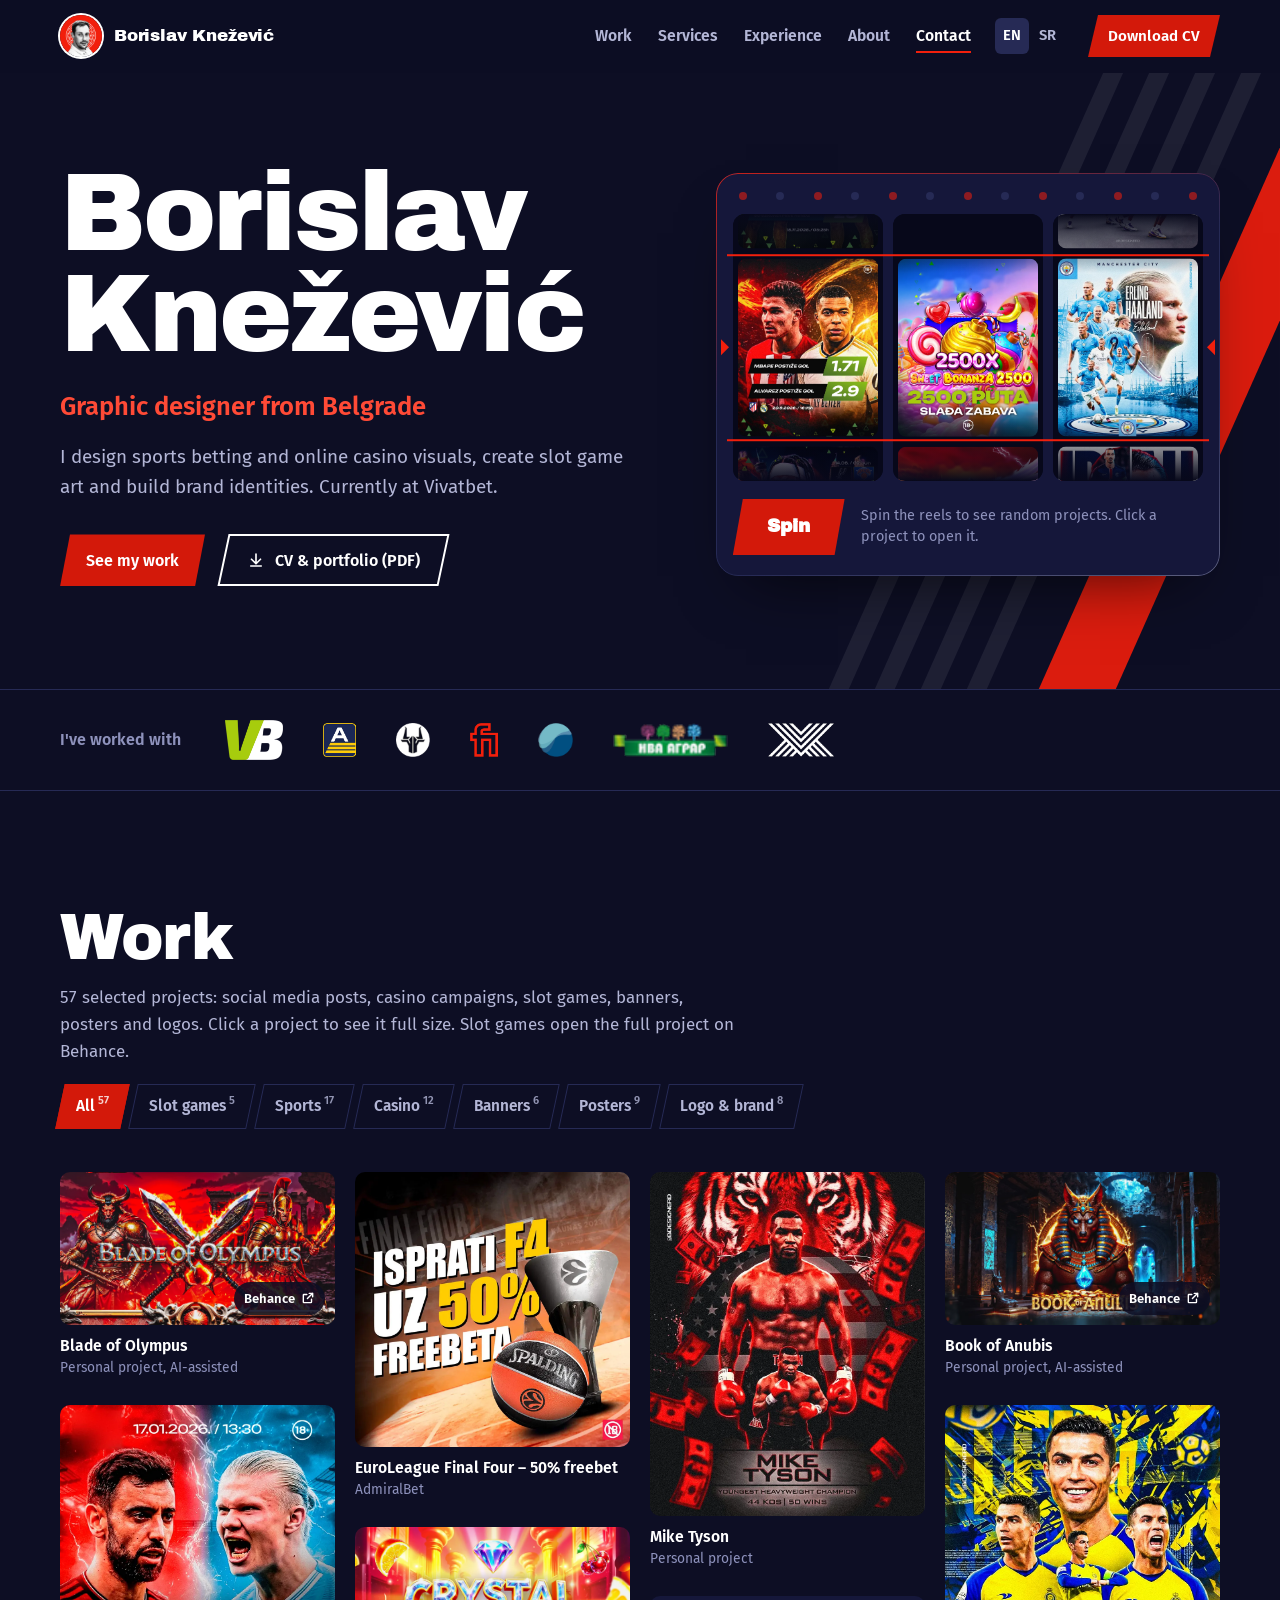
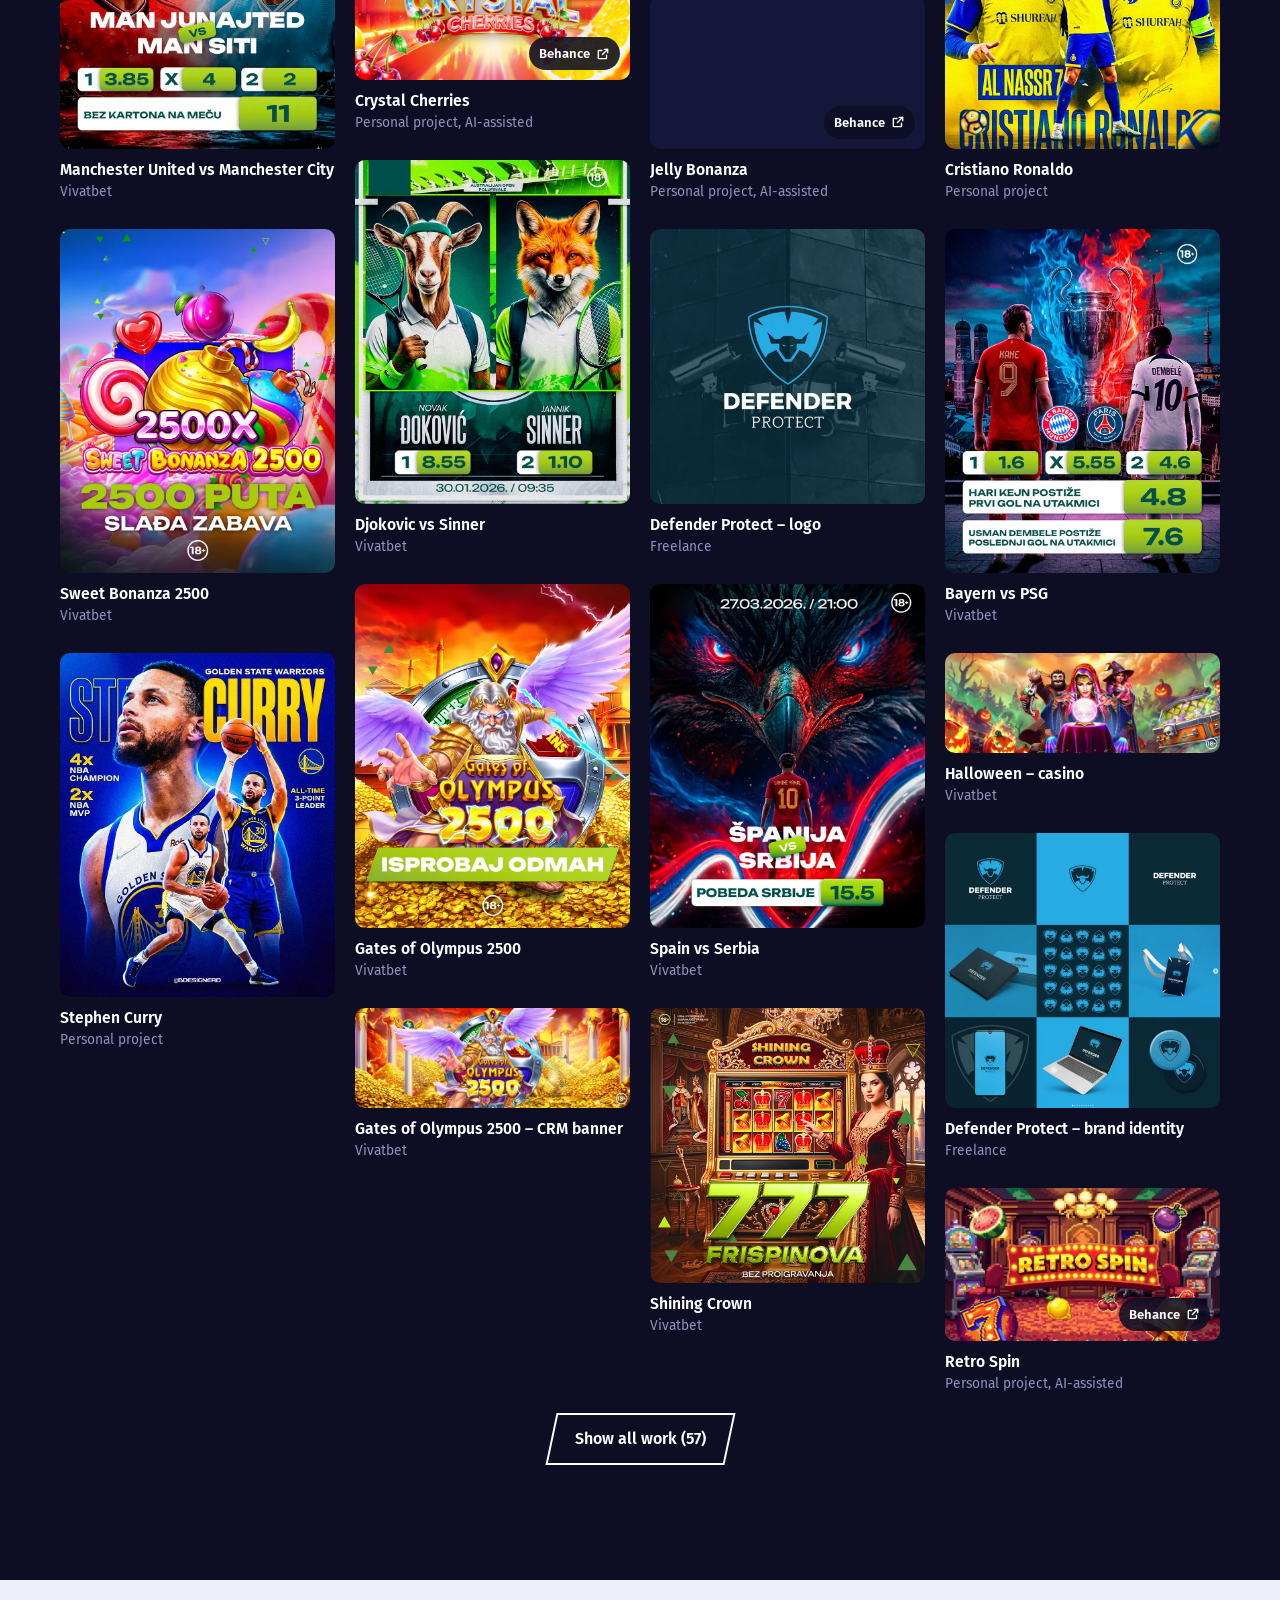
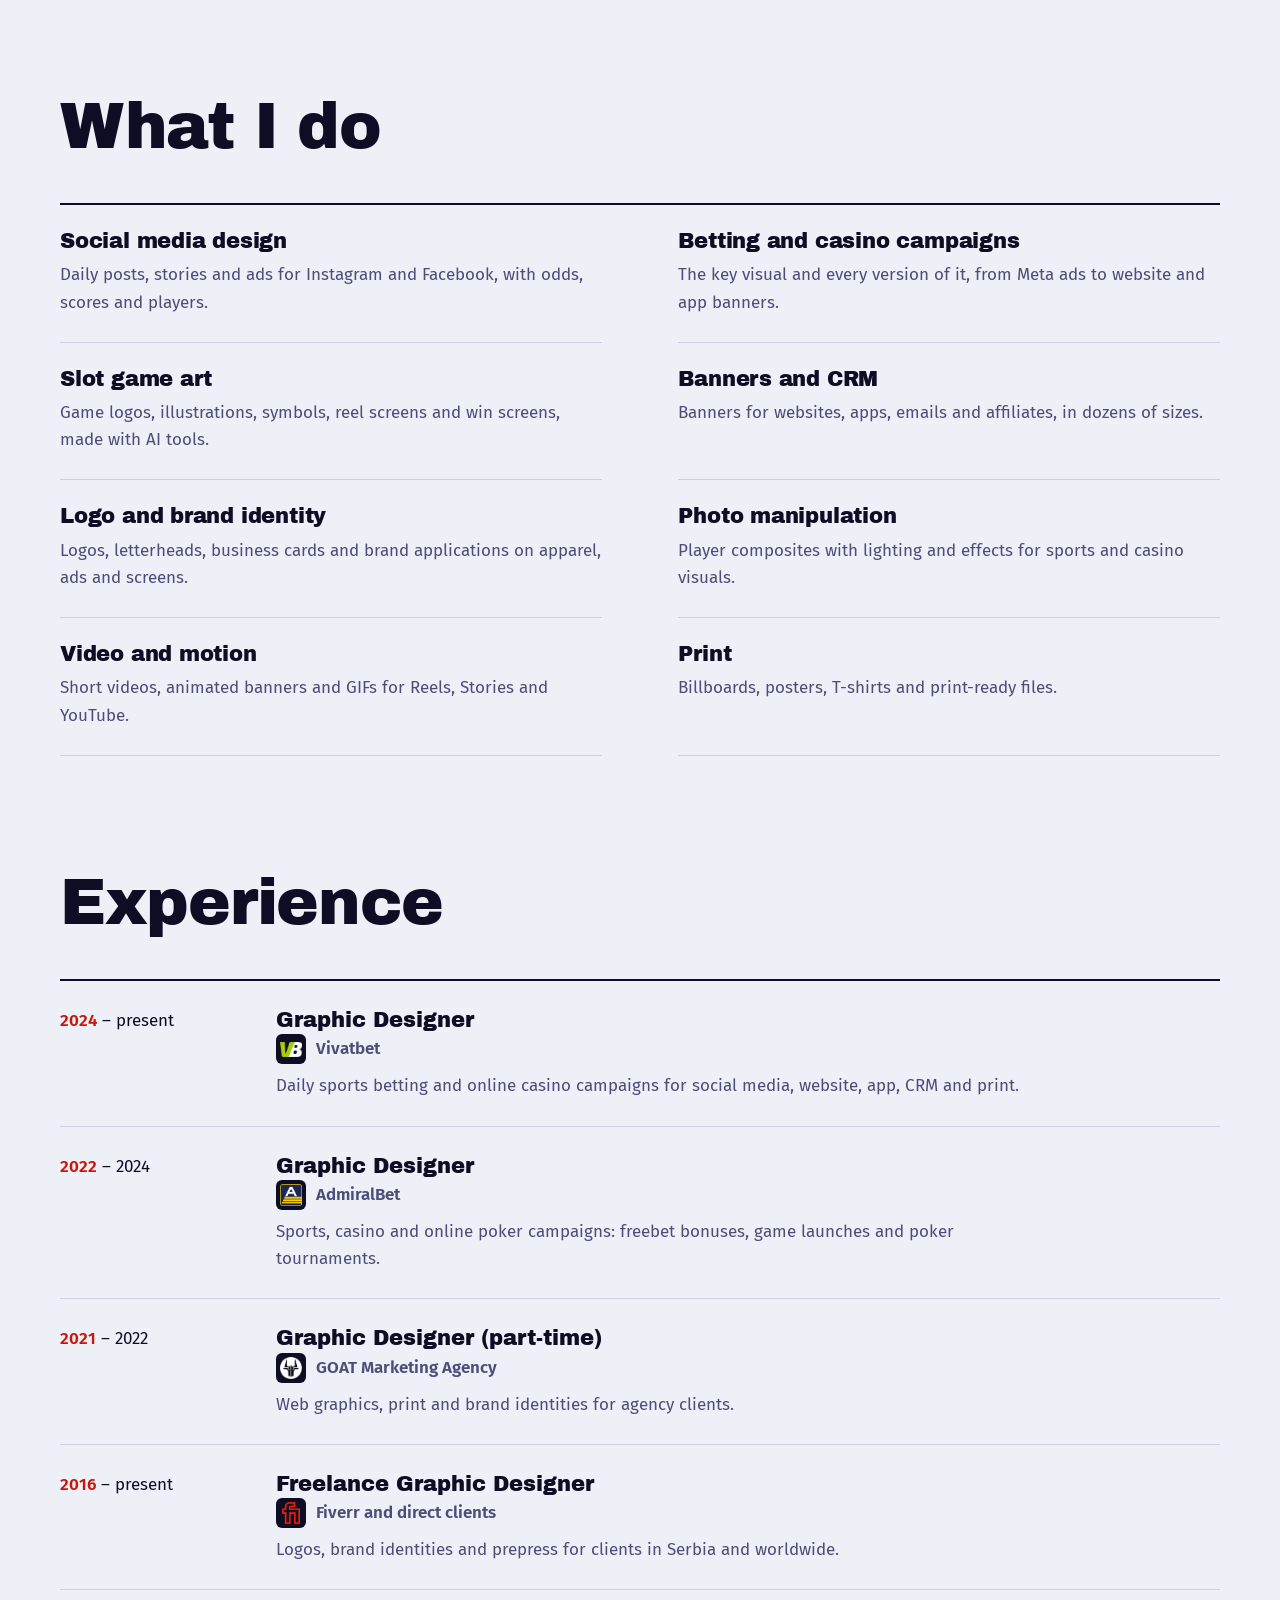
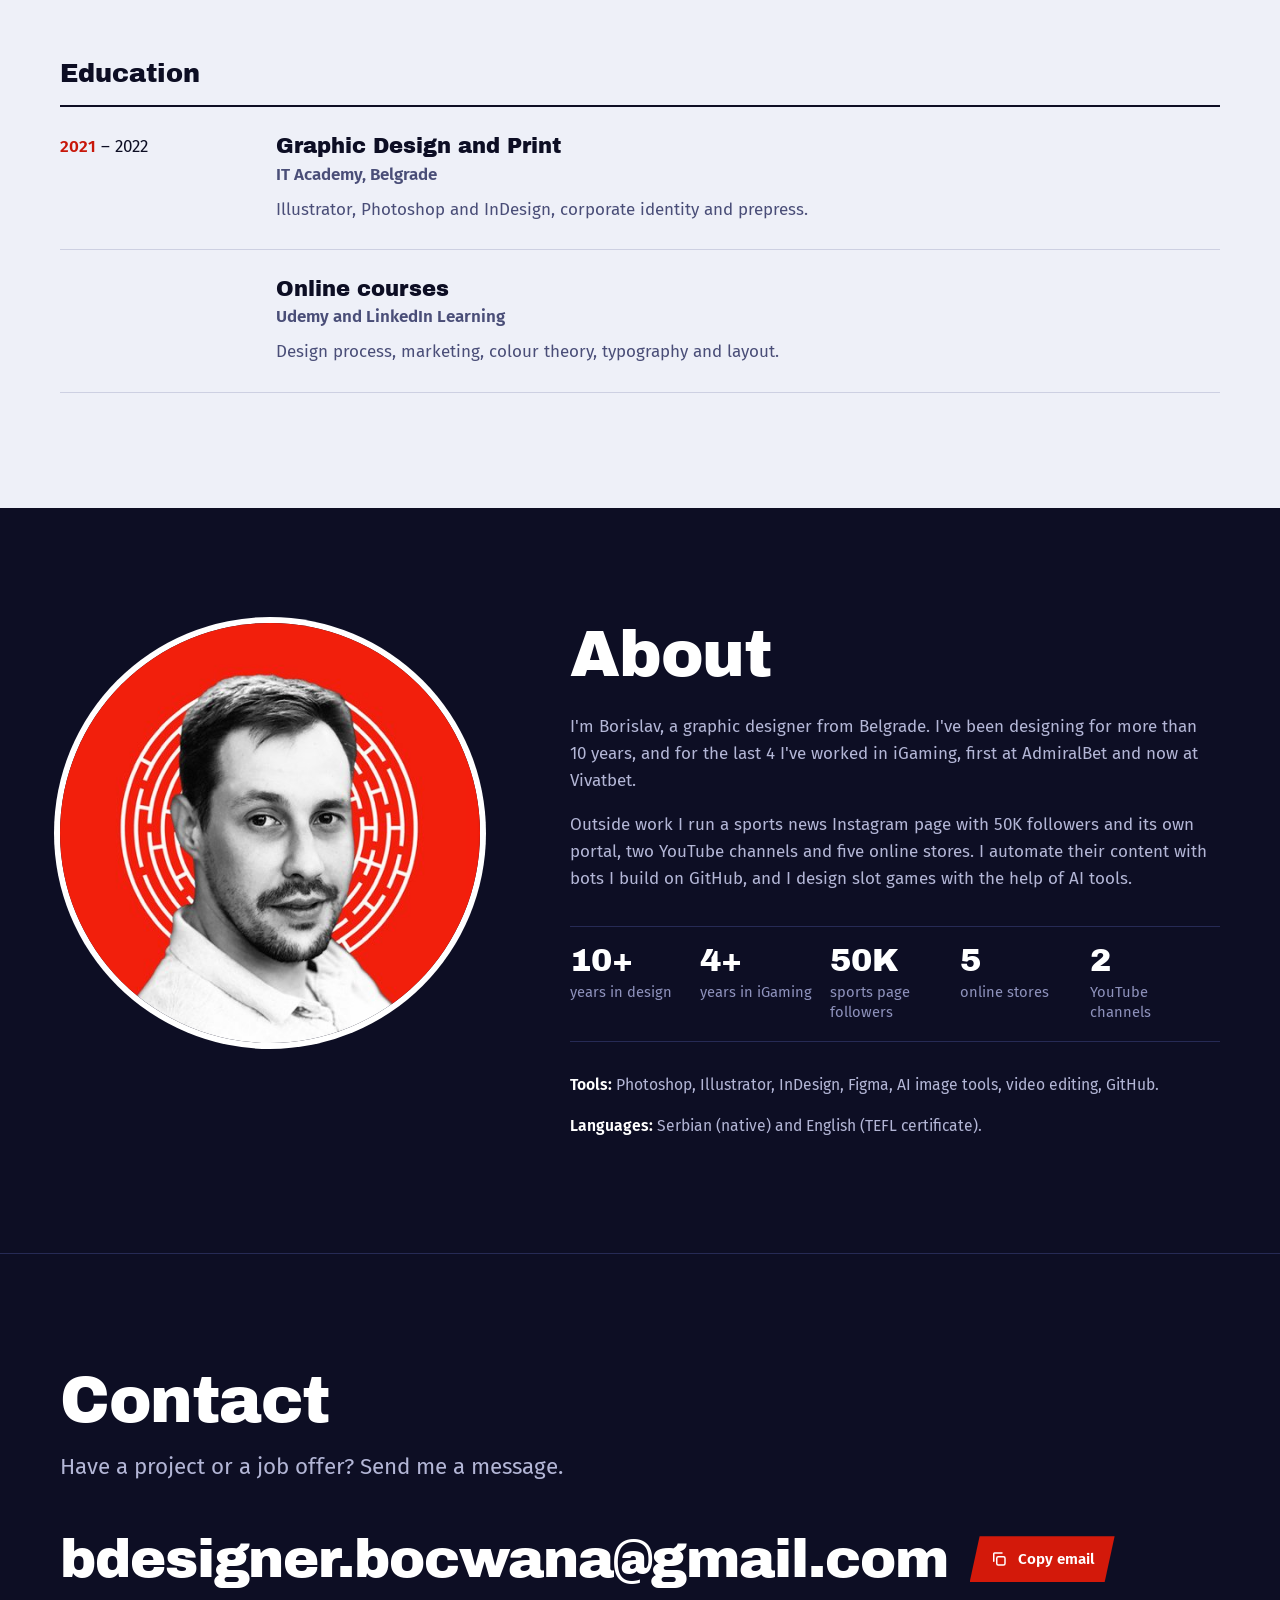
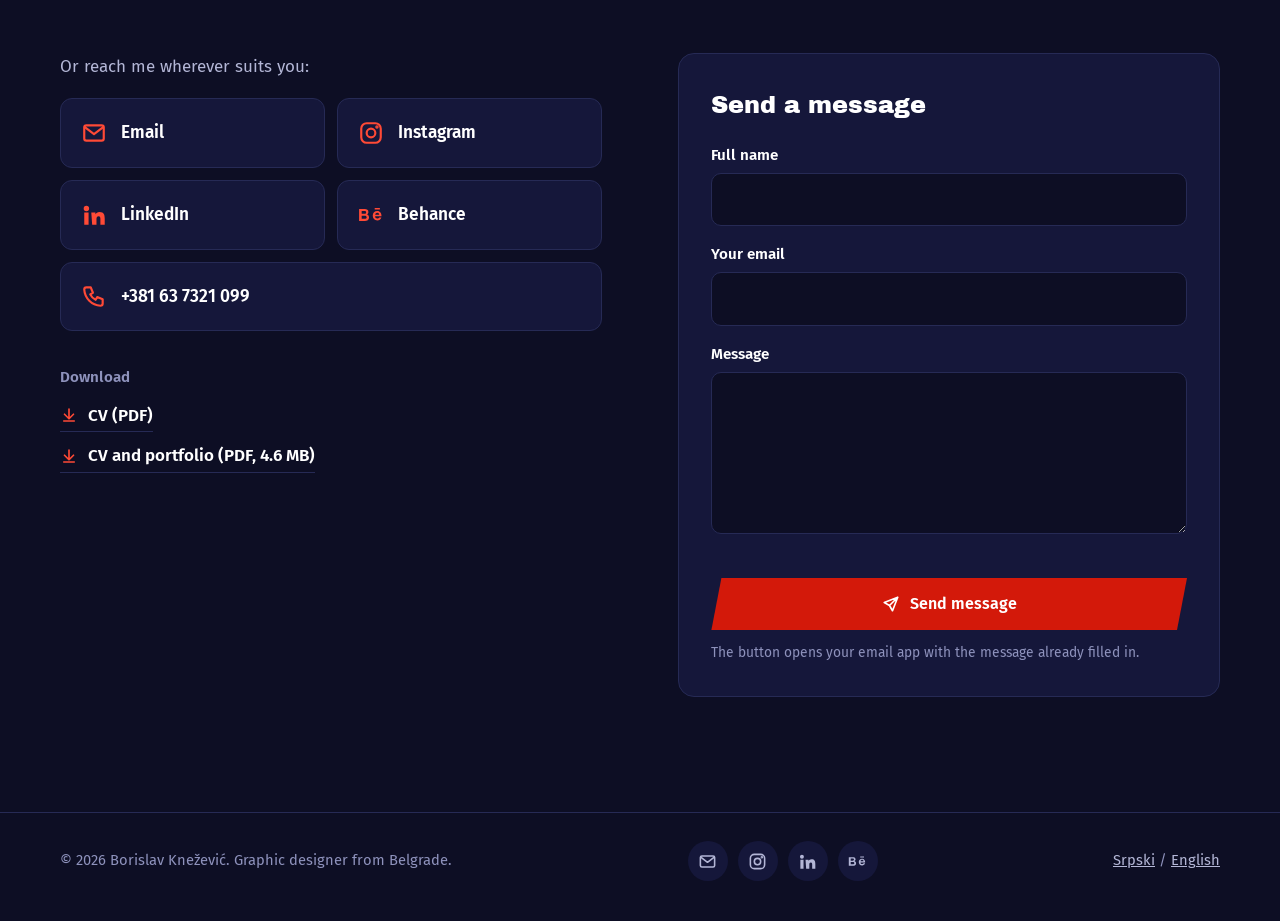
==== commit bc7be538: "Add files via upload" ====
--- a/en/index.html
+++ b/en/index.html
@@ -39,7 +39,7 @@
 <link rel="preload" href="../assets/fonts/archivo-black.woff" as="font" type="font/woff" crossorigin>
 <link rel="preload" href="../assets/fonts/fira-sans-400.woff" as="font" type="font/woff" crossorigin>
 <link rel="stylesheet" href="../assets/css/style.css">
-<script type="application/ld+json">{"@context":"https://schema.org","@graph":[{"@type":"Person","@id":"https://borislavknezevic.com/#person","name":"Borislav Knežević","alternateName":["Borislav Knezevic","bdesignerd"],"jobTitle":"Graphic Designer","description":"Belgrade-based graphic designer creating sports betting and online casino campaigns, slot game art, social media visuals, banners, posters and logos.","url":"https://borislavknezevic.com/","image":"https://borislavknezevic.com/assets/img/borislav-knezevic.jpg","email":"mailto:bdesigner.bocwana@gmail.com","telephone":"+381637321099","address":{"@type":"PostalAddress","addressLocality":"Belgrade","addressCountry":"RS"},"worksFor":{"@type":"Organization","name":"Vivatbet"},"alumniOf":{"@type":"EducationalOrganization","name":"IT Academy"},"knowsAbout":["graphic design","iGaming design","slot game art","social media design","logo design","brand identity","photo manipulation","video editing"],"knowsLanguage":["sr","en"],"sameAs":["https://www.behance.net/bdesignerd93","https://www.instagram.com/bdesignerd","https://www.linkedin.com/in/borislav-knezevic"]},{"@type":"WebSite","@id":"https://borislavknezevic.com/#website","url":"https://borislavknezevic.com/","name":"Borislav Knežević","inLanguage":["sr-Latn","en"],"publisher":{"@id":"https://borislavknezevic.com/#person"}},{"@type":"ProfilePage","@id":"https://borislavknezevic.com/en/#page","url":"https://borislavknezevic.com/en/","name":"Borislav Knežević – Graphic Designer in Belgrade | iGaming, Sports & Slot Game Art","description":"Belgrade-based graphic designer creating sports betting and online casino campaigns, slot game art, social media visuals, banners, posters and logos.","inLanguage":"en","isPartOf":{"@id":"https://borislavknezevic.com/#website"},"mainEntity":{"@id":"https://borislavknezevic.com/#person"},"dateModified":"2026-11-18","primaryImageOfPage":{"@type":"ImageObject","url":"https://borislavknezevic.com/assets/img/og-en.jpg","width":1200,"height":630}},{"@type":"ImageGallery","@id":"https://borislavknezevic.com/en/#work","name":"Work by Borislav Knežević","url":"https://borislavknezevic.com/en/#work","author":{"@id":"https://borislavknezevic.com/#person"},"image":[{"@type":"ImageObject","contentUrl":"https://borislavknezevic.com/assets/img/work/blade-of-olympus-slot-title-screen.webp","name":"Blade of Olympus – title screen","description":"Slot game art: Blade of Olympus – title screen (Personal project, AI-assisted)","width":1320,"height":742,"creator":{"@type":"Person","name":"Borislav Knežević"},"creditText":"Borislav Knežević","copyrightNotice":"© Borislav Knežević"},{"@type":"ImageObject","contentUrl":"https://borislavknezevic.com/assets/img/work/manchester-united-vs-manchester-city-post.webp","name":"Manchester United vs Manchester City","description":"Sports social media post: Manchester United vs Manchester City (Vivatbet)","width":820,"height":1025,"creator":{"@type":"Person","name":"Borislav Knežević"},"creditText":"Borislav Knežević","copyrightNotice":"© Borislav Knežević"},{"@type":"ImageObject","contentUrl":"https://borislavknezevic.com/assets/img/work/sweet-bonanza-2500-casino-campaign.webp","name":"Sweet Bonanza 2500","description":"Online casino campaign visual: Sweet Bonanza 2500 (Vivatbet)","width":820,"height":1025,"creator":{"@type":"Person","name":"Borislav Knežević"},"creditText":"Borislav Knežević","copyrightNotice":"© Borislav Knežević"},{"@type":"ImageObject","contentUrl":"https://borislavknezevic.com/assets/img/work/stephen-curry-poster.webp","name":"Stephen Curry","description":"Sports poster: Stephen Curry (Personal project)","width":820,"height":1025,"creator":{"@type":"Person","name":"Borislav Knežević"},"creditText":"Borislav Knežević","copyrightNotice":"© Borislav Knežević"},{"@type":"ImageObject","contentUrl":"https://borislavknezevic.com/assets/img/work/euroleague-final-four-freebet-banner.webp","name":"EuroLeague Final Four – 50% freebet","description":"Sports social media post: EuroLeague Final Four – 50% freebet (AdmiralBet)","width":960,"height":960,"creator":{"@type":"Person","name":"Borislav Knežević"},"creditText":"Borislav Knežević","copyrightNotice":"© Borislav Knežević"},{"@type":"ImageObject","contentUrl":"https://borislavknezevic.com/assets/img/work/crystal-cherries-slot-reel-screen.webp","name":"Crystal Cherries – reel screen","description":"Slot game art: Crystal Cherries – reel screen (Personal project, AI-assisted)","width":1320,"height":742,"creator":{"@type":"Person","name":"Borislav Knežević"},"creditText":"Borislav Knežević","copyrightNotice":"© Borislav Knežević"},{"@type":"ImageObject","contentUrl":"https://borislavknezevic.com/assets/img/work/djokovic-vs-sinner-tennis-post.webp","name":"Djokovic vs Sinner","description":"Sports social media post: Djokovic vs Sinner (Vivatbet)","width":820,"height":1025,"creator":{"@type":"Person","name":"Borislav Knežević"},"creditText":"Borislav Knežević","copyrightNotice":"© Borislav Knežević"},{"@type":"ImageObject","contentUrl":"https://borislavknezevic.com/assets/img/work/gates-of-olympus-2500-casino-campaign.webp","name":"Gates of Olympus 2500","description":"Online casino campaign visual: Gates of Olympus 2500 (Vivatbet)","width":820,"height":1025,"creator":{"@type":"Person","name":"Borislav Knežević"},"creditText":"Borislav Knežević","copyrightNotice":"© Borislav Knežević"},{"@type":"ImageObject","contentUrl":"https://borislavknezevic.com/assets/img/work/gates-of-olympus-crm-banner.webp","name":"Gates of Olympus 2500 – CRM banner","description":"Website and CRM banner: Gates of Olympus 2500 – CRM banner (Vivatbet)","width":1320,"height":481,"creator":{"@type":"Person","name":"Borislav Knežević"},"creditText":"Borislav Knežević","copyrightNotice":"© Borislav Knežević"},{"@type":"ImageObject","contentUrl":"https://borislavknezevic.com/assets/img/work/mike-tyson-poster.webp","name":"Mike Tyson","description":"Sports poster: Mike Tyson (Personal project)","width":820,"height":1025,"creator":{"@type":"Person","name":"Borislav Knežević"},"creditText":"Borislav Knežević","copyrightNotice":"© Borislav Knežević"},{"@type":"ImageObject","contentUrl":"https://borislavknezevic.com/assets/img/work/jelly-bonanza-slot-title-screen.webp","name":"Jelly Bonanza – title screen","description":"Slot game art: Jelly Bonanza – title screen (Personal project, AI-assisted)","width":1320,"height":742,"creator":{"@type":"Person","name":"Borislav Knežević"},"creditText":"Borislav Knežević","copyrightNotice":"© Borislav Knežević"},{"@type":"ImageObject","contentUrl":"https://borislavknezevic.com/assets/img/work/defender-protect-logo.webp","name":"Defender Protect – logo","description":"Logo and brand identity: Defender Protect – logo (Freelance)","width":960,"height":960,"creator":{"@type":"Person","name":"Borislav Knežević"},"creditText":"Borislav Knežević","copyrightNotice":"© Borislav Knežević"},{"@type":"ImageObject","contentUrl":"https://borislavknezevic.com/assets/img/work/spain-vs-serbia-football-post.webp","name":"Spain vs Serbia","description":"Sports social media post: Spain vs Serbia (Vivatbet)","width":820,"height":1025,"creator":{"@type":"Person","name":"Borislav Knežević"},"creditText":"Borislav Knežević","copyrightNotice":"© Borislav Knežević"},{"@type":"ImageObject","contentUrl":"https://borislavknezevic.com/assets/img/work/shining-crown-slot-ad.webp","name":"Shining Crown","description":"Online casino campaign visual: Shining Crown (Vivatbet)","width":960,"height":960,"creator":{"@type":"Person","name":"Borislav Knežević"},"creditText":"Borislav Knežević","copyrightNotice":"© Borislav Knežević"},{"@type":"ImageObject","contentUrl":"https://borislavknezevic.com/assets/img/work/book-of-anubis-slot-device-mockup.webp","name":"Book of Anubis – device mockup","description":"Slot game art: Book of Anubis – device mockup (Personal project, AI-assisted)","width":1320,"height":742,"creator":{"@type":"Person","name":"Borislav Knežević"},"creditText":"Borislav Knežević","copyrightNotice":"© Borislav Knežević"},{"@type":"ImageObject","contentUrl":"https://borislavknezevic.com/assets/img/work/cristiano-ronaldo-poster.webp","name":"Cristiano Ronaldo","description":"Sports poster: Cristiano Ronaldo (Personal project)","width":820,"height":1025,"creator":{"@type":"Person","name":"Borislav Knežević"},"creditText":"Borislav Knežević","copyrightNotice":"© Borislav Knežević"},{"@type":"ImageObject","contentUrl":"https://borislavknezevic.com/assets/img/work/bayern-vs-psg-champions-league-post.webp","name":"Bayern vs PSG","description":"Sports social media post: Bayern vs PSG (Vivatbet)","width":820,"height":1025,"creator":{"@type":"Person","name":"Borislav Knežević"},"creditText":"Borislav Knežević","copyrightNotice":"© Borislav Knežević"},{"@type":"ImageObject","contentUrl":"https://borislavknezevic.com/assets/img/work/halloween-casino-banner.webp","name":"Halloween – casino","description":"Website and CRM banner: Halloween – casino (Vivatbet)","width":1320,"height":481,"creator":{"@type":"Person","name":"Borislav Knežević"},"creditText":"Borislav Knežević","copyrightNotice":"© Borislav Knežević"},{"@type":"ImageObject","contentUrl":"https://borislavknezevic.com/assets/img/work/defender-protect-brand-identity.webp","name":"Defender Protect – brand identity","description":"Logo and brand identity: Defender Protect – brand identity (Freelance)","width":960,"height":958,"creator":{"@type":"Person","name":"Borislav Knežević"},"creditText":"Borislav Knežević","copyrightNotice":"© Borislav Knežević"},{"@type":"ImageObject","contentUrl":"https://borislavknezevic.com/assets/img/work/retro-spin-slot-reel-screen.webp","name":"Retro Spin – reel screen","description":"Slot game art: Retro Spin – reel screen (Personal project, AI-assisted)","width":1320,"height":742,"creator":{"@type":"Person","name":"Borislav Knežević"},"creditText":"Borislav Knežević","copyrightNotice":"© Borislav Knežević"},{"@type":"ImageObject","contentUrl":"https://borislavknezevic.com/assets/img/work/chelsea-vs-manchester-united-post.webp","name":"Chelsea vs Manchester United","description":"Sports social media post: Chelsea vs Manchester United (Vivatbet)","width":820,"height":1025,"creator":{"@type":"Person","name":"Borislav Knežević"},"creditText":"Borislav Knežević","copyrightNotice":"© Borislav Knežević"},{"@type":"ImageObject","contentUrl":"https://borislavknezevic.com/assets/img/work/pot-of-gold-free-spins-ad.webp","name":"Pot of gold – free spins","description":"Online casino campaign visual: Pot of gold – free spins (Vivatbet)","width":960,"height":960,"creator":{"@type":"Person","name":"Borislav Knežević"},"creditText":"Borislav Knežević","copyrightNotice":"© Borislav Knežević"},{"@type":"ImageObject","contentUrl":"https://borislavknezevic.com/assets/img/work/kobe-bryant-poster.webp","name":"Kobe Bryant","description":"Sports poster: Kobe Bryant (Personal project)","width":820,"height":1025,"creator":{"@type":"Person","name":"Borislav Knežević"},"creditText":"Borislav Knežević","copyrightNotice":"© Borislav Knežević"},{"@type":"ImageObject","contentUrl":"https://borislavknezevic.com/assets/img/work/phoenix-star-exclusive-game-banner.webp","name":"Phoenix Star – exclusive game","description":"Online casino campaign visual: Phoenix Star – exclusive game (AdmiralBet)","width":1200,"height":800,"creator":{"@type":"Person","name":"Borislav Knežević"},"creditText":"Borislav Knežević","copyrightNotice":"© Borislav Knežević"},{"@type":"ImageObject","contentUrl":"https://borislavknezevic.com/assets/img/work/blade-of-olympus-slot-device-mockup.webp","name":"Blade of Olympus – device mockup","description":"Slot game art: Blade of Olympus – device mockup (Personal project, AI-assisted)","width":1320,"height":742,"creator":{"@type":"Person","name":"Borislav Knežević"},"creditText":"Borislav Knežević","copyrightNotice":"© Borislav Knežević"},{"@type":"ImageObject","contentUrl":"https://borislavknezevic.com/assets/img/work/ac-milan-vs-inter-derby-post.webp","name":"AC Milan vs Inter","description":"Sports social media post: AC Milan vs Inter (Vivatbet)","width":820,"height":1025,"creator":{"@type":"Person","name":"Borislav Knežević"},"creditText":"Borislav Knežević","copyrightNotice":"© Borislav Knežević"},{"@type":"ImageObject","contentUrl":"https://borislavknezevic.com/assets/img/work/athena-free-spins-ad.webp","name":"Athena – 550 free spins","description":"Online casino campaign visual: Athena – 550 free spins (Vivatbet)","width":960,"height":960,"creator":{"@type":"Person","name":"Borislav Knežević"},"creditText":"Borislav Knežević","copyrightNotice":"© Borislav Knežević"},{"@type":"ImageObject","contentUrl":"https://borislavknezevic.com/assets/img/work/halloween-sports-banner.webp","name":"Halloween – sports","description":"Website and CRM banner: Halloween – sports (Vivatbet)","width":1320,"height":481,"creator":{"@type":"Person","name":"Borislav Knežević"},"creditText":"Borislav Knežević","copyrightNotice":"© Borislav Knežević"},{"@type":"ImageObject","contentUrl":"https://borislavknezevic.com/assets/img/work/erling-haaland-poster.webp","name":"Erling Haaland","description":"Sports poster: Erling Haaland (Personal project)","width":820,"height":1018,"creator":{"@type":"Person","name":"Borislav Knežević"},"creditText":"Borislav Knežević","copyrightNotice":"© Borislav Knežević"},{"@type":"ImageObject","contentUrl":"https://borislavknezevic.com/assets/img/work/serpenti-shareholders-logo.webp","name":"Serpenti Shareholders – logo","description":"Logo and brand identity: Serpenti Shareholders – logo (Freelance)","width":960,"height":962,"creator":{"@type":"Person","name":"Borislav Knežević"},"creditText":"Borislav Knežević","copyrightNotice":"© Borislav Knežević"},{"@type":"ImageObject","contentUrl":"https://borislavknezevic.com/assets/img/work/jelly-bonanza-slot-reel-screen.webp","name":"Jelly Bonanza – 7x7 reel screen","description":"Slot game art: Jelly Bonanza – 7x7 reel screen (Personal project, AI-assisted)","width":1320,"height":742,"creator":{"@type":"Person","name":"Borislav Knežević"},"creditText":"Borislav Knežević","copyrightNotice":"© Borislav Knežević"},{"@type":"ImageObject","contentUrl":"https://borislavknezevic.com/assets/img/work/ufc-gane-vs-hokit-post.webp","name":"UFC: Gane vs Hokit","description":"Sports social media post: UFC: Gane vs Hokit (Vivatbet)","width":820,"height":1025,"creator":{"@type":"Person","name":"Borislav Knežević"},"creditText":"Borislav Knežević","copyrightNotice":"© Borislav Knežević"},{"@type":"ImageObject","contentUrl":"https://borislavknezevic.com/assets/img/work/pirate-gold-deluxe-free-spins.webp","name":"Pirate Gold Deluxe – 50 free spins","description":"Online casino campaign visual: Pirate Gold Deluxe – 50 free spins (Vivatbet)","width":820,"height":892,"creator":{"@type":"Person","name":"Borislav Knežević"},"creditText":"Borislav Knežević","copyrightNotice":"© Borislav Knežević"},{"@type":"ImageObject","contentUrl":"https://borislavknezevic.com/assets/img/work/champions-league-freebet-banner.webp","name":"Champions League – 100% freebet","description":"Sports social media post: Champions League – 100% freebet (AdmiralBet)","width":1200,"height":800,"creator":{"@type":"Person","name":"Borislav Knežević"},"creditText":"Borislav Knežević","copyrightNotice":"© Borislav Knežević"},{"@type":"ImageObject","contentUrl":"https://borislavknezevic.com/assets/img/work/zlatan-ibrahimovic-poster.webp","name":"Zlatan Ibrahimović","description":"Sports poster: Zlatan Ibrahimović (Personal project)","width":820,"height":1025,"creator":{"@type":"Person","name":"Borislav Knežević"},"creditText":"Borislav Knežević","copyrightNotice":"© Borislav Knežević"},{"@type":"ImageObject","contentUrl":"https://borislavknezevic.com/assets/img/work/super-cup-psg-vs-aston-villa-banner.webp","name":"Super Cup: PSG or Villa?","description":"Website and CRM banner: Super Cup: PSG or Villa? (Vivatbet)","width":1320,"height":481,"creator":{"@type":"Person","name":"Borislav Knežević"},"creditText":"Borislav Knežević","copyrightNotice":"© Borislav Knežević"},{"@type":"ImageObject","contentUrl":"https://borislavknezevic.com/assets/img/work/serpenti-shareholders-brand-identity.webp","name":"Serpenti Shareholders – brand identity","description":"Logo and brand identity: Serpenti Shareholders – brand identity (Freelance)","width":960,"height":959,"creator":{"@type":"Person","name":"Borislav Knežević"},"creditText":"Borislav Knežević","copyrightNotice":"© Borislav Knežević"},{"@type":"ImageObject","contentUrl":"https://borislavknezevic.com/assets/img/work/book-of-anubis-slot-title-screen.webp","name":"Book of Anubis – title screen","description":"Slot game art: Book of Anubis – title screen (Personal project, AI-assisted)","width":1320,"height":742,"creator":{"@type":"Person","name":"Borislav Knežević"},"creditText":"Borislav Knežević","copyrightNotice":"© Borislav Knežević"},{"@type":"ImageObject","contentUrl":"https://borislavknezevic.com/assets/img/work/motogp-race-post.webp","name":"MotoGP race","description":"Sports social media post: MotoGP race (Vivatbet)","width":820,"height":1025,"creator":{"@type":"Person","name":"Borislav Knežević"},"creditText":"Borislav Knežević","copyrightNotice":"© Borislav Knežević"},{"@type":"ImageObject","contentUrl":"https://borislavknezevic.com/assets/img/work/spin-like-a-queen-casino-tournament.webp","name":"Spin Like a Queen tournament","description":"Online casino campaign visual: Spin Like a Queen tournament (Vivatbet)","width":960,"height":1008,"creator":{"@type":"Person","name":"Borislav Knežević"},"creditText":"Borislav Knežević","copyrightNotice":"© Borislav Knežević"},{"@type":"ImageObject","contentUrl":"https://borislavknezevic.com/assets/img/work/allen-iverson-poster.webp","name":"Allen Iverson","description":"Sports poster: Allen Iverson (Personal project)","width":820,"height":1025,"creator":{"@type":"Person","name":"Borislav Knežević"},"creditText":"Borislav Knežević","copyrightNotice":"© Borislav Knežević"},{"@type":"ImageObject","contentUrl":"https://borislavknezevic.com/assets/img/work/manic-potions-game-of-the-week-banner.webp","name":"Manic Potions – game of the week","description":"Online casino campaign visual: Manic Potions – game of the week (AdmiralBet)","width":1200,"height":800,"creator":{"@type":"Person","name":"Borislav Knežević"},"creditText":"Borislav Knežević","copyrightNotice":"© Borislav Knežević"},{"@type":"ImageObject","contentUrl":"https://borislavknezevic.com/assets/img/work/real-madrid-matchday-post.webp","name":"Real Madrid matchday","description":"Sports social media post: Real Madrid matchday (Vivatbet)","width":820,"height":1025,"creator":{"@type":"Person","name":"Borislav Knežević"},"creditText":"Borislav Knežević","copyrightNotice":"© Borislav Knežević"},{"@type":"ImageObject","contentUrl":"https://borislavknezevic.com/assets/img/work/horse-racing-cashback-banner.webp","name":"Horse racing – up to 5,000 RSD back","description":"Website and CRM banner: Horse racing – up to 5,000 RSD back (Vivatbet)","width":1320,"height":481,"creator":{"@type":"Person","name":"Borislav Knežević"},"creditText":"Borislav Knežević","copyrightNotice":"© Borislav Knežević"},{"@type":"ImageObject","contentUrl":"https://borislavknezevic.com/assets/img/work/flightor-project-logo.webp","name":"Flightor Project – logo","description":"Logo and brand identity: Flightor Project – logo (Freelance)","width":960,"height":958,"creator":{"@type":"Person","name":"Borislav Knežević"},"creditText":"Borislav Knežević","copyrightNotice":"© Borislav Knežević"},{"@type":"ImageObject","contentUrl":"https://borislavknezevic.com/assets/img/work/nba-new-york-knicks-post.webp","name":"NBA – New York Knicks","description":"Sports social media post: NBA – New York Knicks (Vivatbet)","width":820,"height":1025,"creator":{"@type":"Person","name":"Borislav Knežević"},"creditText":"Borislav Knežević","copyrightNotice":"© Borislav Knežević"},{"@type":"ImageObject","contentUrl":"https://borislavknezevic.com/assets/img/work/drops-and-wins-casino-promotion.webp","name":"Drops & Wins","description":"Online casino campaign visual: Drops & Wins (Vivatbet)","width":960,"height":1008,"creator":{"@type":"Person","name":"Borislav Knežević"},"creditText":"Borislav Knežević","copyrightNotice":"© Borislav Knežević"},{"@type":"ImageObject","contentUrl":"https://borislavknezevic.com/assets/img/work/ronaldinho-poster.webp","name":"Ronaldinho","description":"Sports poster: Ronaldinho (Personal project)","width":820,"height":1025,"creator":{"@type":"Person","name":"Borislav Knežević"},"creditText":"Borislav Knežević","copyrightNotice":"© Borislav Knežević"},{"@type":"ImageObject","contentUrl":"https://borislavknezevic.com/assets/img/work/flightor-project-brand-identity.webp","name":"Flightor Project – brand identity","description":"Logo and brand identity: Flightor Project – brand identity (Freelance)","width":960,"height":957,"creator":{"@type":"Person","name":"Borislav Knežević"},"creditText":"Borislav Knežević","copyrightNotice":"© Borislav Knežević"},{"@type":"ImageObject","contentUrl":"https://borislavknezevic.com/assets/img/work/nba-stephen-curry-post.webp","name":"NBA – Stephen Curry","description":"Sports social media post: NBA – Stephen Curry (Vivatbet)","width":820,"height":1025,"creator":{"@type":"Person","name":"Borislav Knežević"},"creditText":"Borislav Knežević","copyrightNotice":"© Borislav Knežević"},{"@type":"ImageObject","contentUrl":"https://borislavknezevic.com/assets/img/work/golden-crown-casino-tournament.webp","name":"Golden Crown tournament","description":"Online casino campaign visual: Golden Crown tournament (Vivatbet)","width":960,"height":1008,"creator":{"@type":"Person","name":"Borislav Knežević"},"creditText":"Borislav Knežević","copyrightNotice":"© Borislav Knežević"},{"@type":"ImageObject","contentUrl":"https://borislavknezevic.com/assets/img/work/second-deposit-free-spins-banner.webp","name":"Second deposit – free spins","description":"Website and CRM banner: Second deposit – free spins (Vivatbet)","width":1320,"height":481,"creator":{"@type":"Person","name":"Borislav Knežević"},"creditText":"Borislav Knežević","copyrightNotice":"© Borislav Knežević"},{"@type":"ImageObject","contentUrl":"https://borislavknezevic.com/assets/img/work/symmetry-cooperations-logo.webp","name":"Symmetry Cooperations – logo","description":"Logo and brand identity: Symmetry Cooperations – logo (Freelance)","width":960,"height":961,"creator":{"@type":"Person","name":"Borislav Knežević"},"creditText":"Borislav Knežević","copyrightNotice":"© Borislav Knežević"},{"@type":"ImageObject","contentUrl":"https://borislavknezevic.com/assets/img/work/fiorentina-vs-como-serie-a-post.webp","name":"Fiorentina vs Como","description":"Sports social media post: Fiorentina vs Como (Vivatbet)","width":820,"height":1025,"creator":{"@type":"Person","name":"Borislav Knežević"},"creditText":"Borislav Knežević","copyrightNotice":"© Borislav Knežević"},{"@type":"ImageObject","contentUrl":"https://borislavknezevic.com/assets/img/work/freeroll-poker-tournaments-banner.webp","name":"Freeroll poker tournaments","description":"Online casino campaign visual: Freeroll poker tournaments (AdmiralBet)","width":1320,"height":742,"creator":{"@type":"Person","name":"Borislav Knežević"},"creditText":"Borislav Knežević","copyrightNotice":"© Borislav Knežević"},{"@type":"ImageObject","contentUrl":"https://borislavknezevic.com/assets/img/work/fernando-torres-poster.webp","name":"Fernando Torres","description":"Sports poster: Fernando Torres (Personal project)","width":820,"height":1025,"creator":{"@type":"Person","name":"Borislav Knežević"},"creditText":"Borislav Knežević","copyrightNotice":"© Borislav Knežević"},{"@type":"ImageObject","contentUrl":"https://borislavknezevic.com/assets/img/work/nba-in-season-tournament-banner.webp","name":"NBA In-Season Tournament","description":"Sports social media post: NBA In-Season Tournament (AdmiralBet)","width":1320,"height":742,"creator":{"@type":"Person","name":"Borislav Knežević"},"creditText":"Borislav Knežević","copyrightNotice":"© Borislav Knežević"},{"@type":"ImageObject","contentUrl":"https://borislavknezevic.com/assets/img/work/arsenal-vs-atletico-madrid-post.webp","name":"Arsenal vs Atlético Madrid","description":"Sports social media post: Arsenal vs Atlético Madrid (Vivatbet)","width":820,"height":1025,"creator":{"@type":"Person","name":"Borislav Knežević"},"creditText":"Borislav Knežević","copyrightNotice":"© Borislav Knežević"},{"@type":"ImageObject","contentUrl":"https://borislavknezevic.com/assets/img/work/symmetry-cooperations-brand-identity.webp","name":"Symmetry Cooperations – brand identity","description":"Logo and brand identity: Symmetry Cooperations – brand identity (Freelance)","width":960,"height":962,"creator":{"@type":"Person","name":"Borislav Knežević"},"creditText":"Borislav Knežević","copyrightNotice":"© Borislav Knežević"},{"@type":"ImageObject","contentUrl":"https://borislavknezevic.com/assets/img/work/djokovic-vs-de-minaur-tennis-post.webp","name":"Djokovic vs De Minaur","description":"Sports social media post: Djokovic vs De Minaur (Vivatbet)","width":820,"height":1025,"creator":{"@type":"Person","name":"Borislav Knežević"},"creditText":"Borislav Knežević","copyrightNotice":"© Borislav Knežević"}]}]}</script>
+<script type="application/ld+json">{"@context":"https://schema.org","@graph":[{"@type":"Person","@id":"https://borislavknezevic.com/#person","name":"Borislav Knežević","alternateName":["Borislav Knezevic","bdesignerd"],"jobTitle":"Graphic Designer","description":"Belgrade-based graphic designer creating sports betting and online casino campaigns, slot game art, social media visuals, banners, posters and logos.","url":"https://borislavknezevic.com/","image":"https://borislavknezevic.com/assets/img/borislav-knezevic.jpg","email":"mailto:bdesigner.bocwana@gmail.com","telephone":"+381637321099","address":{"@type":"PostalAddress","addressLocality":"Belgrade","addressCountry":"RS"},"worksFor":{"@type":"Organization","name":"Vivatbet"},"alumniOf":{"@type":"EducationalOrganization","name":"IT Academy"},"knowsAbout":["graphic design","iGaming design","slot game art","social media design","logo design","brand identity","photo manipulation","video editing"],"knowsLanguage":["sr","en"],"sameAs":["https://www.behance.net/bdesignerd93","https://www.instagram.com/bdesignerd","https://www.linkedin.com/in/borislav-knezevic"]},{"@type":"WebSite","@id":"https://borislavknezevic.com/#website","url":"https://borislavknezevic.com/","name":"Borislav Knežević","inLanguage":["sr-Latn","en"],"publisher":{"@id":"https://borislavknezevic.com/#person"}},{"@type":"ProfilePage","@id":"https://borislavknezevic.com/en/#page","url":"https://borislavknezevic.com/en/","name":"Borislav Knežević – Graphic Designer in Belgrade | iGaming, Sports & Slot Game Art","description":"Belgrade-based graphic designer creating sports betting and online casino campaigns, slot game art, social media visuals, banners, posters and logos.","inLanguage":"en","isPartOf":{"@id":"https://borislavknezevic.com/#website"},"mainEntity":{"@id":"https://borislavknezevic.com/#person"},"dateModified":"2026-11-18","primaryImageOfPage":{"@type":"ImageObject","url":"https://borislavknezevic.com/assets/img/og-en.jpg","width":1200,"height":630}},{"@type":"ImageGallery","@id":"https://borislavknezevic.com/en/#work","name":"Work by Borislav Knežević","url":"https://borislavknezevic.com/en/#work","author":{"@id":"https://borislavknezevic.com/#person"},"image":[{"@type":"ImageObject","contentUrl":"https://borislavknezevic.com/assets/img/work/blade-of-olympus-slot-game.webp","name":"Blade of Olympus","description":"Slot game art: Blade of Olympus (Personal project, AI-assisted)","width":1320,"height":733,"creator":{"@type":"Person","name":"Borislav Knežević"},"creditText":"Borislav Knežević","copyrightNotice":"© Borislav Knežević"},{"@type":"ImageObject","contentUrl":"https://borislavknezevic.com/assets/img/work/manchester-united-vs-manchester-city-post.webp","name":"Manchester United vs Manchester City","description":"Sports social media post: Manchester United vs Manchester City (Vivatbet)","width":820,"height":1025,"creator":{"@type":"Person","name":"Borislav Knežević"},"creditText":"Borislav Knežević","copyrightNotice":"© Borislav Knežević"},{"@type":"ImageObject","contentUrl":"https://borislavknezevic.com/assets/img/work/sweet-bonanza-2500-casino-campaign.webp","name":"Sweet Bonanza 2500","description":"Online casino campaign visual: Sweet Bonanza 2500 (Vivatbet)","width":820,"height":1025,"creator":{"@type":"Person","name":"Borislav Knežević"},"creditText":"Borislav Knežević","copyrightNotice":"© Borislav Knežević"},{"@type":"ImageObject","contentUrl":"https://borislavknezevic.com/assets/img/work/stephen-curry-poster.webp","name":"Stephen Curry","description":"Sports poster: Stephen Curry (Personal project)","width":820,"height":1025,"creator":{"@type":"Person","name":"Borislav Knežević"},"creditText":"Borislav Knežević","copyrightNotice":"© Borislav Knežević"},{"@type":"ImageObject","contentUrl":"https://borislavknezevic.com/assets/img/work/euroleague-final-four-freebet-banner.webp","name":"EuroLeague Final Four – 50% freebet","description":"Sports social media post: EuroLeague Final Four – 50% freebet (AdmiralBet)","width":960,"height":960,"creator":{"@type":"Person","name":"Borislav Knežević"},"creditText":"Borislav Knežević","copyrightNotice":"© Borislav Knežević"},{"@type":"ImageObject","contentUrl":"https://borislavknezevic.com/assets/img/work/crystal-cherries-slot-game.webp","name":"Crystal Cherries","description":"Slot game art: Crystal Cherries (Personal project, AI-assisted)","width":1320,"height":733,"creator":{"@type":"Person","name":"Borislav Knežević"},"creditText":"Borislav Knežević","copyrightNotice":"© Borislav Knežević"},{"@type":"ImageObject","contentUrl":"https://borislavknezevic.com/assets/img/work/djokovic-vs-sinner-tennis-post.webp","name":"Djokovic vs Sinner","description":"Sports social media post: Djokovic vs Sinner (Vivatbet)","width":820,"height":1025,"creator":{"@type":"Person","name":"Borislav Knežević"},"creditText":"Borislav Knežević","copyrightNotice":"© Borislav Knežević"},{"@type":"ImageObject","contentUrl":"https://borislavknezevic.com/assets/img/work/gates-of-olympus-2500-casino-campaign.webp","name":"Gates of Olympus 2500","description":"Online casino campaign visual: Gates of Olympus 2500 (Vivatbet)","width":820,"height":1025,"creator":{"@type":"Person","name":"Borislav Knežević"},"creditText":"Borislav Knežević","copyrightNotice":"© Borislav Knežević"},{"@type":"ImageObject","contentUrl":"https://borislavknezevic.com/assets/img/work/gates-of-olympus-crm-banner.webp","name":"Gates of Olympus 2500 – CRM banner","description":"Website and CRM banner: Gates of Olympus 2500 – CRM banner (Vivatbet)","width":1320,"height":481,"creator":{"@type":"Person","name":"Borislav Knežević"},"creditText":"Borislav Knežević","copyrightNotice":"© Borislav Knežević"},{"@type":"ImageObject","contentUrl":"https://borislavknezevic.com/assets/img/work/mike-tyson-poster.webp","name":"Mike Tyson","description":"Sports poster: Mike Tyson (Personal project)","width":820,"height":1025,"creator":{"@type":"Person","name":"Borislav Knežević"},"creditText":"Borislav Knežević","copyrightNotice":"© Borislav Knežević"},{"@type":"ImageObject","contentUrl":"https://borislavknezevic.com/assets/img/work/jelly-bonanza-slot-game.webp","name":"Jelly Bonanza","description":"Slot game art: Jelly Bonanza (Personal project, AI-assisted)","width":1320,"height":733,"creator":{"@type":"Person","name":"Borislav Knežević"},"creditText":"Borislav Knežević","copyrightNotice":"© Borislav Knežević"},{"@type":"ImageObject","contentUrl":"https://borislavknezevic.com/assets/img/work/defender-protect-logo.webp","name":"Defender Protect – logo","description":"Logo and brand identity: Defender Protect – logo (Freelance)","width":960,"height":960,"creator":{"@type":"Person","name":"Borislav Knežević"},"creditText":"Borislav Knežević","copyrightNotice":"© Borislav Knežević"},{"@type":"ImageObject","contentUrl":"https://borislavknezevic.com/assets/img/work/spain-vs-serbia-football-post.webp","name":"Spain vs Serbia","description":"Sports social media post: Spain vs Serbia (Vivatbet)","width":820,"height":1025,"creator":{"@type":"Person","name":"Borislav Knežević"},"creditText":"Borislav Knežević","copyrightNotice":"© Borislav Knežević"},{"@type":"ImageObject","contentUrl":"https://borislavknezevic.com/assets/img/work/shining-crown-slot-ad.webp","name":"Shining Crown","description":"Online casino campaign visual: Shining Crown (Vivatbet)","width":960,"height":960,"creator":{"@type":"Person","name":"Borislav Knežević"},"creditText":"Borislav Knežević","copyrightNotice":"© Borislav Knežević"},{"@type":"ImageObject","contentUrl":"https://borislavknezevic.com/assets/img/work/book-of-anubis-slot-game.webp","name":"Book of Anubis","description":"Slot game art: Book of Anubis (Personal project, AI-assisted)","width":1320,"height":733,"creator":{"@type":"Person","name":"Borislav Knežević"},"creditText":"Borislav Knežević","copyrightNotice":"© Borislav Knežević"},{"@type":"ImageObject","contentUrl":"https://borislavknezevic.com/assets/img/work/cristiano-ronaldo-poster.webp","name":"Cristiano Ronaldo","description":"Sports poster: Cristiano Ronaldo (Personal project)","width":820,"height":1025,"creator":{"@type":"Person","name":"Borislav Knežević"},"creditText":"Borislav Knežević","copyrightNotice":"© Borislav Knežević"},{"@type":"ImageObject","contentUrl":"https://borislavknezevic.com/assets/img/work/bayern-vs-psg-champions-league-post.webp","name":"Bayern vs PSG","description":"Sports social media post: Bayern vs PSG (Vivatbet)","width":820,"height":1025,"creator":{"@type":"Person","name":"Borislav Knežević"},"creditText":"Borislav Knežević","copyrightNotice":"© Borislav Knežević"},{"@type":"ImageObject","contentUrl":"https://borislavknezevic.com/assets/img/work/halloween-casino-banner.webp","name":"Halloween – casino","description":"Website and CRM banner: Halloween – casino (Vivatbet)","width":1320,"height":481,"creator":{"@type":"Person","name":"Borislav Knežević"},"creditText":"Borislav Knežević","copyrightNotice":"© Borislav Knežević"},{"@type":"ImageObject","contentUrl":"https://borislavknezevic.com/assets/img/work/defender-protect-brand-identity.webp","name":"Defender Protect – brand identity","description":"Logo and brand identity: Defender Protect – brand identity (Freelance)","width":960,"height":958,"creator":{"@type":"Person","name":"Borislav Knežević"},"creditText":"Borislav Knežević","copyrightNotice":"© Borislav Knežević"},{"@type":"ImageObject","contentUrl":"https://borislavknezevic.com/assets/img/work/retro-spin-slot-game.webp","name":"Retro Spin","description":"Slot game art: Retro Spin (Personal project, AI-assisted)","width":1320,"height":733,"creator":{"@type":"Person","name":"Borislav Knežević"},"creditText":"Borislav Knežević","copyrightNotice":"© Borislav Knežević"},{"@type":"ImageObject","contentUrl":"https://borislavknezevic.com/assets/img/work/chelsea-vs-manchester-united-post.webp","name":"Chelsea vs Manchester United","description":"Sports social media post: Chelsea vs Manchester United (Vivatbet)","width":820,"height":1025,"creator":{"@type":"Person","name":"Borislav Knežević"},"creditText":"Borislav Knežević","copyrightNotice":"© Borislav Knežević"},{"@type":"ImageObject","contentUrl":"https://borislavknezevic.com/assets/img/work/pot-of-gold-free-spins-ad.webp","name":"Pot of gold – free spins","description":"Online casino campaign visual: Pot of gold – free spins (Vivatbet)","width":960,"height":960,"creator":{"@type":"Person","name":"Borislav Knežević"},"creditText":"Borislav Knežević","copyrightNotice":"© Borislav Knežević"},{"@type":"ImageObject","contentUrl":"https://borislavknezevic.com/assets/img/work/kobe-bryant-poster.webp","name":"Kobe Bryant","description":"Sports poster: Kobe Bryant (Personal project)","width":820,"height":1025,"creator":{"@type":"Person","name":"Borislav Knežević"},"creditText":"Borislav Knežević","copyrightNotice":"© Borislav Knežević"},{"@type":"ImageObject","contentUrl":"https://borislavknezevic.com/assets/img/work/phoenix-star-exclusive-game-banner.webp","name":"Phoenix Star – exclusive game","description":"Online casino campaign visual: Phoenix Star – exclusive game (AdmiralBet)","width":1200,"height":800,"creator":{"@type":"Person","name":"Borislav Knežević"},"creditText":"Borislav Knežević","copyrightNotice":"© Borislav Knežević"},{"@type":"ImageObject","contentUrl":"https://borislavknezevic.com/assets/img/work/ac-milan-vs-inter-derby-post.webp","name":"AC Milan vs Inter","description":"Sports social media post: AC Milan vs Inter (Vivatbet)","width":820,"height":1025,"creator":{"@type":"Person","name":"Borislav Knežević"},"creditText":"Borislav Knežević","copyrightNotice":"© Borislav Knežević"},{"@type":"ImageObject","contentUrl":"https://borislavknezevic.com/assets/img/work/athena-free-spins-ad.webp","name":"Athena – 550 free spins","description":"Online casino campaign visual: Athena – 550 free spins (Vivatbet)","width":960,"height":960,"creator":{"@type":"Person","name":"Borislav Knežević"},"creditText":"Borislav Knežević","copyrightNotice":"© Borislav Knežević"},{"@type":"ImageObject","contentUrl":"https://borislavknezevic.com/assets/img/work/halloween-sports-banner.webp","name":"Halloween – sports","description":"Website and CRM banner: Halloween – sports (Vivatbet)","width":1320,"height":481,"creator":{"@type":"Person","name":"Borislav Knežević"},"creditText":"Borislav Knežević","copyrightNotice":"© Borislav Knežević"},{"@type":"ImageObject","contentUrl":"https://borislavknezevic.com/assets/img/work/erling-haaland-poster.webp","name":"Erling Haaland","description":"Sports poster: Erling Haaland (Personal project)","width":820,"height":1018,"creator":{"@type":"Person","name":"Borislav Knežević"},"creditText":"Borislav Knežević","copyrightNotice":"© Borislav Knežević"},{"@type":"ImageObject","contentUrl":"https://borislavknezevic.com/assets/img/work/serpenti-shareholders-logo.webp","name":"Serpenti Shareholders – logo","description":"Logo and brand identity: Serpenti Shareholders – logo (Freelance)","width":960,"height":962,"creator":{"@type":"Person","name":"Borislav Knežević"},"creditText":"Borislav Knežević","copyrightNotice":"© Borislav Knežević"},{"@type":"ImageObject","contentUrl":"https://borislavknezevic.com/assets/img/work/ufc-gane-vs-hokit-post.webp","name":"UFC: Gane vs Hokit","description":"Sports social media post: UFC: Gane vs Hokit (Vivatbet)","width":820,"height":1025,"creator":{"@type":"Person","name":"Borislav Knežević"},"creditText":"Borislav Knežević","copyrightNotice":"© Borislav Knežević"},{"@type":"ImageObject","contentUrl":"https://borislavknezevic.com/assets/img/work/pirate-gold-deluxe-free-spins.webp","name":"Pirate Gold Deluxe – 50 free spins","description":"Online casino campaign visual: Pirate Gold Deluxe – 50 free spins (Vivatbet)","width":820,"height":892,"creator":{"@type":"Person","name":"Borislav Knežević"},"creditText":"Borislav Knežević","copyrightNotice":"© Borislav Knežević"},{"@type":"ImageObject","contentUrl":"https://borislavknezevic.com/assets/img/work/champions-league-freebet-banner.webp","name":"Champions League – 100% freebet","description":"Sports social media post: Champions League – 100% freebet (AdmiralBet)","width":1200,"height":800,"creator":{"@type":"Person","name":"Borislav Knežević"},"creditText":"Borislav Knežević","copyrightNotice":"© Borislav Knežević"},{"@type":"ImageObject","contentUrl":"https://borislavknezevic.com/assets/img/work/zlatan-ibrahimovic-poster.webp","name":"Zlatan Ibrahimović","description":"Sports poster: Zlatan Ibrahimović (Personal project)","width":820,"height":1025,"creator":{"@type":"Person","name":"Borislav Knežević"},"creditText":"Borislav Knežević","copyrightNotice":"© Borislav Knežević"},{"@type":"ImageObject","contentUrl":"https://borislavknezevic.com/assets/img/work/super-cup-psg-vs-aston-villa-banner.webp","name":"Super Cup: PSG or Villa?","description":"Website and CRM banner: Super Cup: PSG or Villa? (Vivatbet)","width":1320,"height":481,"creator":{"@type":"Person","name":"Borislav Knežević"},"creditText":"Borislav Knežević","copyrightNotice":"© Borislav Knežević"},{"@type":"ImageObject","contentUrl":"https://borislavknezevic.com/assets/img/work/serpenti-shareholders-brand-identity.webp","name":"Serpenti Shareholders – brand identity","description":"Logo and brand identity: Serpenti Shareholders – brand identity (Freelance)","width":960,"height":959,"creator":{"@type":"Person","name":"Borislav Knežević"},"creditText":"Borislav Knežević","copyrightNotice":"© Borislav Knežević"},{"@type":"ImageObject","contentUrl":"https://borislavknezevic.com/assets/img/work/motogp-race-post.webp","name":"MotoGP race","description":"Sports social media post: MotoGP race (Vivatbet)","width":820,"height":1025,"creator":{"@type":"Person","name":"Borislav Knežević"},"creditText":"Borislav Knežević","copyrightNotice":"© Borislav Knežević"},{"@type":"ImageObject","contentUrl":"https://borislavknezevic.com/assets/img/work/spin-like-a-queen-casino-tournament.webp","name":"Spin Like a Queen tournament","description":"Online casino campaign visual: Spin Like a Queen tournament (Vivatbet)","width":960,"height":1008,"creator":{"@type":"Person","name":"Borislav Knežević"},"creditText":"Borislav Knežević","copyrightNotice":"© Borislav Knežević"},{"@type":"ImageObject","contentUrl":"https://borislavknezevic.com/assets/img/work/allen-iverson-poster.webp","name":"Allen Iverson","description":"Sports poster: Allen Iverson (Personal project)","width":820,"height":1025,"creator":{"@type":"Person","name":"Borislav Knežević"},"creditText":"Borislav Knežević","copyrightNotice":"© Borislav Knežević"},{"@type":"ImageObject","contentUrl":"https://borislavknezevic.com/assets/img/work/manic-potions-game-of-the-week-banner.webp","name":"Manic Potions – game of the week","description":"Online casino campaign visual: Manic Potions – game of the week (AdmiralBet)","width":1200,"height":800,"creator":{"@type":"Person","name":"Borislav Knežević"},"creditText":"Borislav Knežević","copyrightNotice":"© Borislav Knežević"},{"@type":"ImageObject","contentUrl":"https://borislavknezevic.com/assets/img/work/real-madrid-matchday-post.webp","name":"Real Madrid matchday","description":"Sports social media post: Real Madrid matchday (Vivatbet)","width":820,"height":1025,"creator":{"@type":"Person","name":"Borislav Knežević"},"creditText":"Borislav Knežević","copyrightNotice":"© Borislav Knežević"},{"@type":"ImageObject","contentUrl":"https://borislavknezevic.com/assets/img/work/horse-racing-cashback-banner.webp","name":"Horse racing – up to 5,000 RSD back","description":"Website and CRM banner: Horse racing – up to 5,000 RSD back (Vivatbet)","width":1320,"height":481,"creator":{"@type":"Person","name":"Borislav Knežević"},"creditText":"Borislav Knežević","copyrightNotice":"© Borislav Knežević"},{"@type":"ImageObject","contentUrl":"https://borislavknezevic.com/assets/img/work/flightor-project-logo.webp","name":"Flightor Project – logo","description":"Logo and brand identity: Flightor Project – logo (Freelance)","width":960,"height":958,"creator":{"@type":"Person","name":"Borislav Knežević"},"creditText":"Borislav Knežević","copyrightNotice":"© Borislav Knežević"},{"@type":"ImageObject","contentUrl":"https://borislavknezevic.com/assets/img/work/nba-new-york-knicks-post.webp","name":"NBA – New York Knicks","description":"Sports social media post: NBA – New York Knicks (Vivatbet)","width":820,"height":1025,"creator":{"@type":"Person","name":"Borislav Knežević"},"creditText":"Borislav Knežević","copyrightNotice":"© Borislav Knežević"},{"@type":"ImageObject","contentUrl":"https://borislavknezevic.com/assets/img/work/drops-and-wins-casino-promotion.webp","name":"Drops & Wins","description":"Online casino campaign visual: Drops & Wins (Vivatbet)","width":960,"height":1008,"creator":{"@type":"Person","name":"Borislav Knežević"},"creditText":"Borislav Knežević","copyrightNotice":"© Borislav Knežević"},{"@type":"ImageObject","contentUrl":"https://borislavknezevic.com/assets/img/work/ronaldinho-poster.webp","name":"Ronaldinho","description":"Sports poster: Ronaldinho (Personal project)","width":820,"height":1025,"creator":{"@type":"Person","name":"Borislav Knežević"},"creditText":"Borislav Knežević","copyrightNotice":"© Borislav Knežević"},{"@type":"ImageObject","contentUrl":"https://borislavknezevic.com/assets/img/work/flightor-project-brand-identity.webp","name":"Flightor Project – brand identity","description":"Logo and brand identity: Flightor Project – brand identity (Freelance)","width":960,"height":957,"creator":{"@type":"Person","name":"Borislav Knežević"},"creditText":"Borislav Knežević","copyrightNotice":"© Borislav Knežević"},{"@type":"ImageObject","contentUrl":"https://borislavknezevic.com/assets/img/work/nba-stephen-curry-post.webp","name":"NBA – Stephen Curry","description":"Sports social media post: NBA – Stephen Curry (Vivatbet)","width":820,"height":1025,"creator":{"@type":"Person","name":"Borislav Knežević"},"creditText":"Borislav Knežević","copyrightNotice":"© Borislav Knežević"},{"@type":"ImageObject","contentUrl":"https://borislavknezevic.com/assets/img/work/golden-crown-casino-tournament.webp","name":"Golden Crown tournament","description":"Online casino campaign visual: Golden Crown tournament (Vivatbet)","width":960,"height":1008,"creator":{"@type":"Person","name":"Borislav Knežević"},"creditText":"Borislav Knežević","copyrightNotice":"© Borislav Knežević"},{"@type":"ImageObject","contentUrl":"https://borislavknezevic.com/assets/img/work/second-deposit-free-spins-banner.webp","name":"Second deposit – free spins","description":"Website and CRM banner: Second deposit – free spins (Vivatbet)","width":1320,"height":481,"creator":{"@type":"Person","name":"Borislav Knežević"},"creditText":"Borislav Knežević","copyrightNotice":"© Borislav Knežević"},{"@type":"ImageObject","contentUrl":"https://borislavknezevic.com/assets/img/work/symmetry-cooperations-logo.webp","name":"Symmetry Cooperations – logo","description":"Logo and brand identity: Symmetry Cooperations – logo (Freelance)","width":960,"height":961,"creator":{"@type":"Person","name":"Borislav Knežević"},"creditText":"Borislav Knežević","copyrightNotice":"© Borislav Knežević"},{"@type":"ImageObject","contentUrl":"https://borislavknezevic.com/assets/img/work/fiorentina-vs-como-serie-a-post.webp","name":"Fiorentina vs Como","description":"Sports social media post: Fiorentina vs Como (Vivatbet)","width":820,"height":1025,"creator":{"@type":"Person","name":"Borislav Knežević"},"creditText":"Borislav Knežević","copyrightNotice":"© Borislav Knežević"},{"@type":"ImageObject","contentUrl":"https://borislavknezevic.com/assets/img/work/freeroll-poker-tournaments-banner.webp","name":"Freeroll poker tournaments","description":"Online casino campaign visual: Freeroll poker tournaments (AdmiralBet)","width":1320,"height":742,"creator":{"@type":"Person","name":"Borislav Knežević"},"creditText":"Borislav Knežević","copyrightNotice":"© Borislav Knežević"},{"@type":"ImageObject","contentUrl":"https://borislavknezevic.com/assets/img/work/fernando-torres-poster.webp","name":"Fernando Torres","description":"Sports poster: Fernando Torres (Personal project)","width":820,"height":1025,"creator":{"@type":"Person","name":"Borislav Knežević"},"creditText":"Borislav Knežević","copyrightNotice":"© Borislav Knežević"},{"@type":"ImageObject","contentUrl":"https://borislavknezevic.com/assets/img/work/nba-in-season-tournament-banner.webp","name":"NBA In-Season Tournament","description":"Sports social media post: NBA In-Season Tournament (AdmiralBet)","width":1320,"height":742,"creator":{"@type":"Person","name":"Borislav Knežević"},"creditText":"Borislav Knežević","copyrightNotice":"© Borislav Knežević"},{"@type":"ImageObject","contentUrl":"https://borislavknezevic.com/assets/img/work/arsenal-vs-atletico-madrid-post.webp","name":"Arsenal vs Atlético Madrid","description":"Sports social media post: Arsenal vs Atlético Madrid (Vivatbet)","width":820,"height":1025,"creator":{"@type":"Person","name":"Borislav Knežević"},"creditText":"Borislav Knežević","copyrightNotice":"© Borislav Knežević"},{"@type":"ImageObject","contentUrl":"https://borislavknezevic.com/assets/img/work/symmetry-cooperations-brand-identity.webp","name":"Symmetry Cooperations – brand identity","description":"Logo and brand identity: Symmetry Cooperations – brand identity (Freelance)","width":960,"height":962,"creator":{"@type":"Person","name":"Borislav Knežević"},"creditText":"Borislav Knežević","copyrightNotice":"© Borislav Knežević"},{"@type":"ImageObject","contentUrl":"https://borislavknezevic.com/assets/img/work/djokovic-vs-de-minaur-tennis-post.webp","name":"Djokovic vs De Minaur","description":"Sports social media post: Djokovic vs De Minaur (Vivatbet)","width":820,"height":1025,"creator":{"@type":"Person","name":"Borislav Knežević"},"creditText":"Borislav Knežević","copyrightNotice":"© Borislav Knežević"}]}]}</script>
 </head>
 <body>
 <a class="skip" href="#main">Skip to content</a>
@@ -94,11 +94,11 @@
 <section class="section" id="work" aria-labelledby="work-title">
   <div class="wrap">
     <div class="section-head">
-      <div><h2 id="work-title">Work</h2><p class="section-intro">60 selected projects: social media posts, casino campaigns, slot games, banners, posters and logos. Click a project to see it full size.</p></div>
-      <div class="filters" role="group" aria-label="Show work by type"><button class="filter" type="button" data-filter="all" aria-pressed="true">All<sup>60</sup></button><button class="filter" type="button" data-filter="slot" aria-pressed="false">Slot games<sup>8</sup></button><button class="filter" type="button" data-filter="sport" aria-pressed="false">Sports<sup>17</sup></button><button class="filter" type="button" data-filter="casino" aria-pressed="false">Casino<sup>12</sup></button><button class="filter" type="button" data-filter="banner" aria-pressed="false">Banners<sup>6</sup></button><button class="filter" type="button" data-filter="poster" aria-pressed="false">Posters<sup>9</sup></button><button class="filter" type="button" data-filter="brand" aria-pressed="false">Logo & brand<sup>8</sup></button></div>
+      <div><h2 id="work-title">Work</h2><p class="section-intro">57 selected projects: social media posts, casino campaigns, slot games, banners, posters and logos. Click a project to see it full size. Slot games open the full project on Behance.</p></div>
+      <div class="filters" role="group" aria-label="Show work by type"><button class="filter" type="button" data-filter="all" aria-pressed="true">All<sup>57</sup></button><button class="filter" type="button" data-filter="slot" aria-pressed="false">Slot games<sup>5</sup></button><button class="filter" type="button" data-filter="sport" aria-pressed="false">Sports<sup>17</sup></button><button class="filter" type="button" data-filter="casino" aria-pressed="false">Casino<sup>12</sup></button><button class="filter" type="button" data-filter="banner" aria-pressed="false">Banners<sup>6</sup></button><button class="filter" type="button" data-filter="poster" aria-pressed="false">Posters<sup>9</sup></button><button class="filter" type="button" data-filter="brand" aria-pressed="false">Logo & brand<sup>8</sup></button></div>
     </div>
-    <ul class="grid" id="grid"><li class="work" data-key="s1" data-cat="slot"><figure><button class="work-btn" type="button" aria-haspopup="dialog"><img src="../assets/img/work/blade-of-olympus-slot-title-screen.webp" width="1320" height="742" alt="Slot game art: Blade of Olympus – title screen (Personal project, AI-assisted)" loading="lazy" decoding="async"></button><figcaption><span class="t">Blade of Olympus – title screen</span><span class="c">Personal project, AI-assisted</span></figcaption></figure></li><li class="work" data-key="v24" data-cat="sport"><figure><button class="work-btn" type="button" aria-haspopup="dialog"><img src="../assets/img/work/manchester-united-vs-manchester-city-post.webp" width="820" height="1025" alt="Sports social media post: Manchester United vs Manchester City (Vivatbet)" loading="lazy" decoding="async"></button><figcaption><span class="t">Manchester United vs Manchester City</span><span class="c">Vivatbet</span></figcaption></figure></li><li class="work" data-key="v66" data-cat="casino"><figure><button class="work-btn" type="button" aria-haspopup="dialog"><img src="../assets/img/work/sweet-bonanza-2500-casino-campaign.webp" width="820" height="1025" alt="Online casino campaign visual: Sweet Bonanza 2500 (Vivatbet)" loading="lazy" decoding="async"></button><figcaption><span class="t">Sweet Bonanza 2500</span><span class="c">Vivatbet</span></figcaption></figure></li><li class="work" data-key="p4" data-cat="poster"><figure><button class="work-btn" type="button" aria-haspopup="dialog"><img src="../assets/img/work/stephen-curry-poster.webp" width="820" height="1025" alt="Sports poster: Stephen Curry (Personal project)" loading="lazy" decoding="async"></button><figcaption><span class="t">Stephen Curry</span><span class="c">Personal project</span></figcaption></figure></li><li class="work" data-key="o27" data-cat="sport"><figure><button class="work-btn" type="button" aria-haspopup="dialog"><img src="../assets/img/work/euroleague-final-four-freebet-banner.webp" width="960" height="960" alt="Sports social media post: EuroLeague Final Four – 50% freebet (AdmiralBet)" loading="lazy" decoding="async"></button><figcaption><span class="t">EuroLeague Final Four – 50% freebet</span><span class="c">AdmiralBet</span></figcaption></figure></li><li class="work" data-key="s7" data-cat="slot"><figure><button class="work-btn" type="button" aria-haspopup="dialog"><img src="../assets/img/work/crystal-cherries-slot-reel-screen.webp" width="1320" height="742" alt="Slot game art: Crystal Cherries – reel screen (Personal project, AI-assisted)" loading="lazy" decoding="async"></button><figcaption><span class="t">Crystal Cherries – reel screen</span><span class="c">Personal project, AI-assisted</span></figcaption></figure></li><li class="work" data-key="v28" data-cat="sport"><figure><button class="work-btn" type="button" aria-haspopup="dialog"><img src="../assets/img/work/djokovic-vs-sinner-tennis-post.webp" width="820" height="1025" alt="Sports social media post: Djokovic vs Sinner (Vivatbet)" loading="lazy" decoding="async"></button><figcaption><span class="t">Djokovic vs Sinner</span><span class="c">Vivatbet</span></figcaption></figure></li><li class="work" data-key="v111" data-cat="casino"><figure><button class="work-btn" type="button" aria-haspopup="dialog"><img src="../assets/img/work/gates-of-olympus-2500-casino-campaign.webp" width="820" height="1025" alt="Online casino campaign visual: Gates of Olympus 2500 (Vivatbet)" loading="lazy" decoding="async"></button><figcaption><span class="t">Gates of Olympus 2500</span><span class="c">Vivatbet</span></figcaption></figure></li><li class="work" data-key="v110" data-cat="banner"><figure><button class="work-btn" type="button" aria-haspopup="dialog"><img src="../assets/img/work/gates-of-olympus-crm-banner.webp" width="1320" height="481" alt="Website and CRM banner: Gates of Olympus 2500 – CRM banner (Vivatbet)" loading="lazy" decoding="async"></button><figcaption><span class="t">Gates of Olympus 2500 – CRM banner</span><span class="c">Vivatbet</span></figcaption></figure></li><li class="work" data-key="p31" data-cat="poster"><figure><button class="work-btn" type="button" aria-haspopup="dialog"><img src="../assets/img/work/mike-tyson-poster.webp" width="820" height="1025" alt="Sports poster: Mike Tyson (Personal project)" loading="lazy" decoding="async"></button><figcaption><span class="t">Mike Tyson</span><span class="c">Personal project</span></figcaption></figure></li><li class="work" data-key="s5" data-cat="slot"><figure><button class="work-btn" type="button" aria-haspopup="dialog"><img src="../assets/img/work/jelly-bonanza-slot-title-screen.webp" width="1320" height="742" alt="Slot game art: Jelly Bonanza – title screen (Personal project, AI-assisted)" loading="lazy" decoding="async"></button><figcaption><span class="t">Jelly Bonanza – title screen</span><span class="c">Personal project, AI-assisted</span></figcaption></figure></li><li class="work" data-key="o0" data-cat="brand"><figure><button class="work-btn" type="button" aria-haspopup="dialog"><img src="../assets/img/work/defender-protect-logo.webp" width="960" height="960" alt="Logo and brand identity: Defender Protect – logo (Freelance)" loading="lazy" decoding="async"></button><figcaption><span class="t">Defender Protect – logo</span><span class="c">Freelance</span></figcaption></figure></li><li class="work" data-key="v73" data-cat="sport"><figure><button class="work-btn" type="button" aria-haspopup="dialog"><img src="../assets/img/work/spain-vs-serbia-football-post.webp" width="820" height="1025" alt="Sports social media post: Spain vs Serbia (Vivatbet)" loading="lazy" decoding="async"></button><figcaption><span class="t">Spain vs Serbia</span><span class="c">Vivatbet</span></figcaption></figure></li><li class="work" data-key="v101" data-cat="casino"><figure><button class="work-btn" type="button" aria-haspopup="dialog"><img src="../assets/img/work/shining-crown-slot-ad.webp" width="960" height="960" alt="Online casino campaign visual: Shining Crown (Vivatbet)" loading="lazy" decoding="async"></button><figcaption><span class="t">Shining Crown</span><span class="c">Vivatbet</span></figcaption></figure></li><li class="work" data-key="s4" data-cat="slot"><figure><button class="work-btn" type="button" aria-haspopup="dialog"><img src="../assets/img/work/book-of-anubis-slot-device-mockup.webp" width="1320" height="742" alt="Slot game art: Book of Anubis – device mockup (Personal project, AI-assisted)" loading="lazy" decoding="async"></button><figcaption><span class="t">Book of Anubis – device mockup</span><span class="c">Personal project, AI-assisted</span></figcaption></figure></li><li class="work" data-key="p1" data-cat="poster"><figure><button class="work-btn" type="button" aria-haspopup="dialog"><img src="../assets/img/work/cristiano-ronaldo-poster.webp" width="820" height="1025" alt="Sports poster: Cristiano Ronaldo (Personal project)" loading="lazy" decoding="async"></button><figcaption><span class="t">Cristiano Ronaldo</span><span class="c">Personal project</span></figcaption></figure></li><li class="work" data-key="v64" data-cat="sport"><figure><button class="work-btn" type="button" aria-haspopup="dialog"><img src="../assets/img/work/bayern-vs-psg-champions-league-post.webp" width="820" height="1025" alt="Sports social media post: Bayern vs PSG (Vivatbet)" loading="lazy" decoding="async"></button><figcaption><span class="t">Bayern vs PSG</span><span class="c">Vivatbet</span></figcaption></figure></li><li class="work" data-key="v94" data-cat="banner"><figure><button class="work-btn" type="button" aria-haspopup="dialog"><img src="../assets/img/work/halloween-casino-banner.webp" width="1320" height="481" alt="Website and CRM banner: Halloween – casino (Vivatbet)" loading="lazy" decoding="async"></button><figcaption><span class="t">Halloween – casino</span><span class="c">Vivatbet</span></figcaption></figure></li><li class="work" data-key="o2" data-cat="brand"><figure><button class="work-btn" type="button" aria-haspopup="dialog"><img src="../assets/img/work/defender-protect-brand-identity.webp" width="960" height="958" alt="Logo and brand identity: Defender Protect – brand identity (Freelance)" loading="lazy" decoding="async"></button><figcaption><span class="t">Defender Protect – brand identity</span><span class="c">Freelance</span></figcaption></figure></li><li class="work" data-key="s8" data-cat="slot"><figure><button class="work-btn" type="button" aria-haspopup="dialog"><img src="../assets/img/work/retro-spin-slot-reel-screen.webp" width="1320" height="742" alt="Slot game art: Retro Spin – reel screen (Personal project, AI-assisted)" loading="lazy" decoding="async"></button><figcaption><span class="t">Retro Spin – reel screen</span><span class="c">Personal project, AI-assisted</span></figcaption></figure></li><li class="work" data-key="v1" data-cat="sport" data-more><figure><button class="work-btn" type="button" aria-haspopup="dialog"><img src="../assets/img/work/chelsea-vs-manchester-united-post.webp" width="820" height="1025" alt="Sports social media post: Chelsea vs Manchester United (Vivatbet)" loading="lazy" decoding="async"></button><figcaption><span class="t">Chelsea vs Manchester United</span><span class="c">Vivatbet</span></figcaption></figure></li><li class="work" data-key="v102" data-cat="casino" data-more><figure><button class="work-btn" type="button" aria-haspopup="dialog"><img src="../assets/img/work/pot-of-gold-free-spins-ad.webp" width="960" height="960" alt="Online casino campaign visual: Pot of gold – free spins (Vivatbet)" loading="lazy" decoding="async"></button><figcaption><span class="t">Pot of gold – free spins</span><span class="c">Vivatbet</span></figcaption></figure></li><li class="work" data-key="p24" data-cat="poster" data-more><figure><button class="work-btn" type="button" aria-haspopup="dialog"><img src="../assets/img/work/kobe-bryant-poster.webp" width="820" height="1025" alt="Sports poster: Kobe Bryant (Personal project)" loading="lazy" decoding="async"></button><figcaption><span class="t">Kobe Bryant</span><span class="c">Personal project</span></figcaption></figure></li><li class="work" data-key="o29" data-cat="casino" data-more><figure><button class="work-btn" type="button" aria-haspopup="dialog"><img src="../assets/img/work/phoenix-star-exclusive-game-banner.webp" width="1200" height="800" alt="Online casino campaign visual: Phoenix Star – exclusive game (AdmiralBet)" loading="lazy" decoding="async"></button><figcaption><span class="t">Phoenix Star – exclusive game</span><span class="c">AdmiralBet</span></figcaption></figure></li><li class="work" data-key="s2" data-cat="slot" data-more><figure><button class="work-btn" type="button" aria-haspopup="dialog"><img src="../assets/img/work/blade-of-olympus-slot-device-mockup.webp" width="1320" height="742" alt="Slot game art: Blade of Olympus – device mockup (Personal project, AI-assisted)" loading="lazy" decoding="async"></button><figcaption><span class="t">Blade of Olympus – device mockup</span><span class="c">Personal project, AI-assisted</span></figcaption></figure></li><li class="work" data-key="v80" data-cat="sport" data-more><figure><button class="work-btn" type="button" aria-haspopup="dialog"><img src="../assets/img/work/ac-milan-vs-inter-derby-post.webp" width="820" height="1025" alt="Sports social media post: AC Milan vs Inter (Vivatbet)" loading="lazy" decoding="async"></button><figcaption><span class="t">AC Milan vs Inter</span><span class="c">Vivatbet</span></figcaption></figure></li><li class="work" data-key="v0" data-cat="casino" data-more><figure><button class="work-btn" type="button" aria-haspopup="dialog"><img src="../assets/img/work/athena-free-spins-ad.webp" width="960" height="960" alt="Online casino campaign visual: Athena – 550 free spins (Vivatbet)" loading="lazy" decoding="async"></button><figcaption><span class="t">Athena – 550 free spins</span><span class="c">Vivatbet</span></figcaption></figure></li><li class="work" data-key="v95" data-cat="banner" data-more><figure><button class="work-btn" type="button" aria-haspopup="dialog"><img src="../assets/img/work/halloween-sports-banner.webp" width="1320" height="481" alt="Website and CRM banner: Halloween – sports (Vivatbet)" loading="lazy" decoding="async"></button><figcaption><span class="t">Halloween – sports</span><span class="c">Vivatbet</span></figcaption></figure></li><li class="work" data-key="p11" data-cat="poster" data-more><figure><button class="work-btn" type="button" aria-haspopup="dialog"><img src="../assets/img/work/erling-haaland-poster.webp" width="820" height="1018" alt="Sports poster: Erling Haaland (Personal project)" loading="lazy" decoding="async"></button><figcaption><span class="t">Erling Haaland</span><span class="c">Personal project</span></figcaption></figure></li><li class="work" data-key="o4" data-cat="brand" data-more><figure><button class="work-btn" type="button" aria-haspopup="dialog"><img src="../assets/img/work/serpenti-shareholders-logo.webp" width="960" height="962" alt="Logo and brand identity: Serpenti Shareholders – logo (Freelance)" loading="lazy" decoding="async"></button><figcaption><span class="t">Serpenti Shareholders – logo</span><span class="c">Freelance</span></figcaption></figure></li><li class="work" data-key="s6" data-cat="slot" data-more><figure><button class="work-btn" type="button" aria-haspopup="dialog"><img src="../assets/img/work/jelly-bonanza-slot-reel-screen.webp" width="1320" height="742" alt="Slot game art: Jelly Bonanza – 7x7 reel screen (Personal project, AI-assisted)" loading="lazy" decoding="async"></button><figcaption><span class="t">Jelly Bonanza – 7x7 reel screen</span><span class="c">Personal project, AI-assisted</span></figcaption></figure></li><li class="work" data-key="v89" data-cat="sport" data-more><figure><button class="work-btn" type="button" aria-haspopup="dialog"><img src="../assets/img/work/ufc-gane-vs-hokit-post.webp" width="820" height="1025" alt="Sports social media post: UFC: Gane vs Hokit (Vivatbet)" loading="lazy" decoding="async"></button><figcaption><span class="t">UFC: Gane vs Hokit</span><span class="c">Vivatbet</span></figcaption></figure></li><li class="work" data-key="v104" data-cat="casino" data-more><figure><button class="work-btn" type="button" aria-haspopup="dialog"><img src="../assets/img/work/pirate-gold-deluxe-free-spins.webp" width="820" height="892" alt="Online casino campaign visual: Pirate Gold Deluxe – 50 free spins (Vivatbet)" loading="lazy" decoding="async"></button><figcaption><span class="t">Pirate Gold Deluxe – 50 free spins</span><span class="c">Vivatbet</span></figcaption></figure></li><li class="work" data-key="o33" data-cat="sport" data-more><figure><button class="work-btn" type="button" aria-haspopup="dialog"><img src="../assets/img/work/champions-league-freebet-banner.webp" width="1200" height="800" alt="Sports social media post: Champions League – 100% freebet (AdmiralBet)" loading="lazy" decoding="async"></button><figcaption><span class="t">Champions League – 100% freebet</span><span class="c">AdmiralBet</span></figcaption></figure></li><li class="work" data-key="p14" data-cat="poster" data-more><figure><button class="work-btn" type="button" aria-haspopup="dialog"><img src="../assets/img/work/zlatan-ibrahimovic-poster.webp" width="820" height="1025" alt="Sports poster: Zlatan Ibrahimović (Personal project)" loading="lazy" decoding="async"></button><figcaption><span class="t">Zlatan Ibrahimović</span><span class="c">Personal project</span></figcaption></figure></li><li class="work" data-key="v16" data-cat="banner" data-more><figure><button class="work-btn" type="button" aria-haspopup="dialog"><img src="../assets/img/work/super-cup-psg-vs-aston-villa-banner.webp" width="1320" height="481" alt="Website and CRM banner: Super Cup: PSG or Villa? (Vivatbet)" loading="lazy" decoding="async"></button><figcaption><span class="t">Super Cup: PSG or Villa?</span><span class="c">Vivatbet</span></figcaption></figure></li><li class="work" data-key="o6" data-cat="brand" data-more><figure><button class="work-btn" type="button" aria-haspopup="dialog"><img src="../assets/img/work/serpenti-shareholders-brand-identity.webp" width="960" height="959" alt="Logo and brand identity: Serpenti Shareholders – brand identity (Freelance)" loading="lazy" decoding="async"></button><figcaption><span class="t">Serpenti Shareholders – brand identity</span><span class="c">Freelance</span></figcaption></figure></li><li class="work" data-key="s3" data-cat="slot" data-more><figure><button class="work-btn" type="button" aria-haspopup="dialog"><img src="../assets/img/work/book-of-anubis-slot-title-screen.webp" width="1320" height="742" alt="Slot game art: Book of Anubis – title screen (Personal project, AI-assisted)" loading="lazy" decoding="async"></button><figcaption><span class="t">Book of Anubis – title screen</span><span class="c">Personal project, AI-assisted</span></figcaption></figure></li><li class="work" data-key="v105" data-cat="sport" data-more><figure><button class="work-btn" type="button" aria-haspopup="dialog"><img src="../assets/img/work/motogp-race-post.webp" width="820" height="1025" alt="Sports social media post: MotoGP race (Vivatbet)" loading="lazy" decoding="async"></button><figcaption><span class="t">MotoGP race</span><span class="c">Vivatbet</span></figcaption></figure></li><li class="work" data-key="v18" data-cat="casino" data-more><figure><button class="work-btn" type="button" aria-haspopup="dialog"><img src="../assets/img/work/spin-like-a-queen-casino-tournament.webp" width="960" height="1008" alt="Online casino campaign visual: Spin Like a Queen tournament (Vivatbet)" loading="lazy" decoding="async"></button><figcaption><span class="t">Spin Like a Queen tournament</span><span class="c">Vivatbet</span></figcaption></figure></li><li class="work" data-key="p16" data-cat="poster" data-more><figure><button class="work-btn" type="button" aria-haspopup="dialog"><img src="../assets/img/work/allen-iverson-poster.webp" width="820" height="1025" alt="Sports poster: Allen Iverson (Personal project)" loading="lazy" decoding="async"></button><figcaption><span class="t">Allen Iverson</span><span class="c">Personal project</span></figcaption></figure></li><li class="work" data-key="o26" data-cat="casino" data-more><figure><button class="work-btn" type="button" aria-haspopup="dialog"><img src="../assets/img/work/manic-potions-game-of-the-week-banner.webp" width="1200" height="800" alt="Online casino campaign visual: Manic Potions – game of the week (AdmiralBet)" loading="lazy" decoding="async"></button><figcaption><span class="t">Manic Potions – game of the week</span><span class="c">AdmiralBet</span></figcaption></figure></li><li class="work" data-key="v106" data-cat="sport" data-more><figure><button class="work-btn" type="button" aria-haspopup="dialog"><img src="../assets/img/work/real-madrid-matchday-post.webp" width="820" height="1025" alt="Sports social media post: Real Madrid matchday (Vivatbet)" loading="lazy" decoding="async"></button><figcaption><span class="t">Real Madrid matchday</span><span class="c">Vivatbet</span></figcaption></figure></li><li class="work" data-key="v42" data-cat="banner" data-more><figure><button class="work-btn" type="button" aria-haspopup="dialog"><img src="../assets/img/work/horse-racing-cashback-banner.webp" width="1320" height="481" alt="Website and CRM banner: Horse racing – up to 5,000 RSD back (Vivatbet)" loading="lazy" decoding="async"></button><figcaption><span class="t">Horse racing – up to 5,000 RSD back</span><span class="c">Vivatbet</span></figcaption></figure></li><li class="work" data-key="o8" data-cat="brand" data-more><figure><button class="work-btn" type="button" aria-haspopup="dialog"><img src="../assets/img/work/flightor-project-logo.webp" width="960" height="958" alt="Logo and brand identity: Flightor Project – logo (Freelance)" loading="lazy" decoding="async"></button><figcaption><span class="t">Flightor Project – logo</span><span class="c">Freelance</span></figcaption></figure></li><li class="work" data-key="v38" data-cat="sport" data-more><figure><button class="work-btn" type="button" aria-haspopup="dialog"><img src="../assets/img/work/nba-new-york-knicks-post.webp" width="820" height="1025" alt="Sports social media post: NBA – New York Knicks (Vivatbet)" loading="lazy" decoding="async"></button><figcaption><span class="t">NBA – New York Knicks</span><span class="c">Vivatbet</span></figcaption></figure></li><li class="work" data-key="v79" data-cat="casino" data-more><figure><button class="work-btn" type="button" aria-haspopup="dialog"><img src="../assets/img/work/drops-and-wins-casino-promotion.webp" width="960" height="1008" alt="Online casino campaign visual: Drops &amp; Wins (Vivatbet)" loading="lazy" decoding="async"></button><figcaption><span class="t">Drops &amp; Wins</span><span class="c">Vivatbet</span></figcaption></figure></li><li class="work" data-key="p34" data-cat="poster" data-more><figure><button class="work-btn" type="button" aria-haspopup="dialog"><img src="../assets/img/work/ronaldinho-poster.webp" width="820" height="1025" alt="Sports poster: Ronaldinho (Personal project)" loading="lazy" decoding="async"></button><figcaption><span class="t">Ronaldinho</span><span class="c">Personal project</span></figcaption></figure></li><li class="work" data-key="o10" data-cat="brand" data-more><figure><button class="work-btn" type="button" aria-haspopup="dialog"><img src="../assets/img/work/flightor-project-brand-identity.webp" width="960" height="957" alt="Logo and brand identity: Flightor Project – brand identity (Freelance)" loading="lazy" decoding="async"></button><figcaption><span class="t">Flightor Project – brand identity</span><span class="c">Freelance</span></figcaption></figure></li><li class="work" data-key="v49" data-cat="sport" data-more><figure><button class="work-btn" type="button" aria-haspopup="dialog"><img src="../assets/img/work/nba-stephen-curry-post.webp" width="820" height="1025" alt="Sports social media post: NBA – Stephen Curry (Vivatbet)" loading="lazy" decoding="async"></button><figcaption><span class="t">NBA – Stephen Curry</span><span class="c">Vivatbet</span></figcaption></figure></li><li class="work" data-key="v20" data-cat="casino" data-more><figure><button class="work-btn" type="button" aria-haspopup="dialog"><img src="../assets/img/work/golden-crown-casino-tournament.webp" width="960" height="1008" alt="Online casino campaign visual: Golden Crown tournament (Vivatbet)" loading="lazy" decoding="async"></button><figcaption><span class="t">Golden Crown tournament</span><span class="c">Vivatbet</span></figcaption></figure></li><li class="work" data-key="v93" data-cat="banner" data-more><figure><button class="work-btn" type="button" aria-haspopup="dialog"><img src="../assets/img/work/second-deposit-free-spins-banner.webp" width="1320" height="481" alt="Website and CRM banner: Second deposit – free spins (Vivatbet)" loading="lazy" decoding="async"></button><figcaption><span class="t">Second deposit – free spins</span><span class="c">Vivatbet</span></figcaption></figure></li><li class="work" data-key="o12" data-cat="brand" data-more><figure><button class="work-btn" type="button" aria-haspopup="dialog"><img src="../assets/img/work/symmetry-cooperations-logo.webp" width="960" height="961" alt="Logo and brand identity: Symmetry Cooperations – logo (Freelance)" loading="lazy" decoding="async"></button><figcaption><span class="t">Symmetry Cooperations – logo</span><span class="c">Freelance</span></figcaption></figure></li><li class="work" data-key="v26" data-cat="sport" data-more><figure><button class="work-btn" type="button" aria-haspopup="dialog"><img src="../assets/img/work/fiorentina-vs-como-serie-a-post.webp" width="820" height="1025" alt="Sports social media post: Fiorentina vs Como (Vivatbet)" loading="lazy" decoding="async"></button><figcaption><span class="t">Fiorentina vs Como</span><span class="c">Vivatbet</span></figcaption></figure></li><li class="work" data-key="o36" data-cat="casino" data-more><figure><button class="work-btn" type="button" aria-haspopup="dialog"><img src="../assets/img/work/freeroll-poker-tournaments-banner.webp" width="1320" height="742" alt="Online casino campaign visual: Freeroll poker tournaments (AdmiralBet)" loading="lazy" decoding="async"></button><figcaption><span class="t">Freeroll poker tournaments</span><span class="c">AdmiralBet</span></figcaption></figure></li><li class="work" data-key="p37" data-cat="poster" data-more><figure><button class="work-btn" type="button" aria-haspopup="dialog"><img src="../assets/img/work/fernando-torres-poster.webp" width="820" height="1025" alt="Sports poster: Fernando Torres (Personal project)" loading="lazy" decoding="async"></button><figcaption><span class="t">Fernando Torres</span><span class="c">Personal project</span></figcaption></figure></li><li class="work" data-key="o41" data-cat="sport" data-more><figure><button class="work-btn" type="button" aria-haspopup="dialog"><img src="../assets/img/work/nba-in-season-tournament-banner.webp" width="1320" height="742" alt="Sports social media post: NBA In-Season Tournament (AdmiralBet)" loading="lazy" decoding="async"></button><figcaption><span class="t">NBA In-Season Tournament</span><span class="c">AdmiralBet</span></figcaption></figure></li><li class="work" data-key="v63" data-cat="sport" data-more><figure><button class="work-btn" type="button" aria-haspopup="dialog"><img src="../assets/img/work/arsenal-vs-atletico-madrid-post.webp" width="820" height="1025" alt="Sports social media post: Arsenal vs Atlético Madrid (Vivatbet)" loading="lazy" decoding="async"></button><figcaption><span class="t">Arsenal vs Atlético Madrid</span><span class="c">Vivatbet</span></figcaption></figure></li><li class="work" data-key="o14" data-cat="brand" data-more><figure><button class="work-btn" type="button" aria-haspopup="dialog"><img src="../assets/img/work/symmetry-cooperations-brand-identity.webp" width="960" height="962" alt="Logo and brand identity: Symmetry Cooperations – brand identity (Freelance)" loading="lazy" decoding="async"></button><figcaption><span class="t">Symmetry Cooperations – brand identity</span><span class="c">Freelance</span></figcaption></figure></li><li class="work" data-key="v99" data-cat="sport" data-more><figure><button class="work-btn" type="button" aria-haspopup="dialog"><img src="../assets/img/work/djokovic-vs-de-minaur-tennis-post.webp" width="820" height="1025" alt="Sports social media post: Djokovic vs De Minaur (Vivatbet)" loading="lazy" decoding="async"></button><figcaption><span class="t">Djokovic vs De Minaur</span><span class="c">Vivatbet</span></figcaption></figure></li></ul>
-    <p class="more-wrap"><button class="btn btn--ghost more" type="button" aria-controls="grid">Show all work (60)</button></p>
+    <ul class="grid" id="grid"><li class="work work--link" data-key="s1" data-cat="slot"><figure><a class="work-btn" href="https://www.behance.net/gallery/249005957/Blade-of-Olympus-Dark-Fantasy-Slot-iGaming-Art" target="_blank" rel="noopener"><img src="../assets/img/work/blade-of-olympus-slot-game.webp" width="1320" height="733" alt="Slot game art: Blade of Olympus (Personal project, AI-assisted)" loading="lazy" decoding="async"><span class="badge">Behance <svg viewBox="0 0 24 24" fill="none" stroke="currentColor" stroke-width="2.4" stroke-linecap="round" stroke-linejoin="round" aria-hidden="true"><path d="M14 4h6v6M20 4l-9 9M18 14v5a1 1 0 0 1-1 1H5a1 1 0 0 1-1-1V7a1 1 0 0 1 1-1h5"/></svg></span><span class="visually-hidden">Blade of Olympus, Full project on Behance (opens in a new tab)</span></a><figcaption><span class="t">Blade of Olympus</span><span class="c">Personal project, AI-assisted</span></figcaption></figure></li><li class="work" data-key="v24" data-cat="sport"><figure><button class="work-btn" type="button" aria-haspopup="dialog"><img src="../assets/img/work/manchester-united-vs-manchester-city-post.webp" width="820" height="1025" alt="Sports social media post: Manchester United vs Manchester City (Vivatbet)" loading="lazy" decoding="async"></button><figcaption><span class="t">Manchester United vs Manchester City</span><span class="c">Vivatbet</span></figcaption></figure></li><li class="work" data-key="v66" data-cat="casino"><figure><button class="work-btn" type="button" aria-haspopup="dialog"><img src="../assets/img/work/sweet-bonanza-2500-casino-campaign.webp" width="820" height="1025" alt="Online casino campaign visual: Sweet Bonanza 2500 (Vivatbet)" loading="lazy" decoding="async"></button><figcaption><span class="t">Sweet Bonanza 2500</span><span class="c">Vivatbet</span></figcaption></figure></li><li class="work" data-key="p4" data-cat="poster"><figure><button class="work-btn" type="button" aria-haspopup="dialog"><img src="../assets/img/work/stephen-curry-poster.webp" width="820" height="1025" alt="Sports poster: Stephen Curry (Personal project)" loading="lazy" decoding="async"></button><figcaption><span class="t">Stephen Curry</span><span class="c">Personal project</span></figcaption></figure></li><li class="work" data-key="o27" data-cat="sport"><figure><button class="work-btn" type="button" aria-haspopup="dialog"><img src="../assets/img/work/euroleague-final-four-freebet-banner.webp" width="960" height="960" alt="Sports social media post: EuroLeague Final Four – 50% freebet (AdmiralBet)" loading="lazy" decoding="async"></button><figcaption><span class="t">EuroLeague Final Four – 50% freebet</span><span class="c">AdmiralBet</span></figcaption></figure></li><li class="work work--link" data-key="s9" data-cat="slot"><figure><a class="work-btn" href="https://www.behance.net/gallery/249027175/Crystal-Cherries-Slot-Game-UIUX-iGaming-Art" target="_blank" rel="noopener"><img src="../assets/img/work/crystal-cherries-slot-game.webp" width="1320" height="733" alt="Slot game art: Crystal Cherries (Personal project, AI-assisted)" loading="lazy" decoding="async"><span class="badge">Behance <svg viewBox="0 0 24 24" fill="none" stroke="currentColor" stroke-width="2.4" stroke-linecap="round" stroke-linejoin="round" aria-hidden="true"><path d="M14 4h6v6M20 4l-9 9M18 14v5a1 1 0 0 1-1 1H5a1 1 0 0 1-1-1V7a1 1 0 0 1 1-1h5"/></svg></span><span class="visually-hidden">Crystal Cherries, Full project on Behance (opens in a new tab)</span></a><figcaption><span class="t">Crystal Cherries</span><span class="c">Personal project, AI-assisted</span></figcaption></figure></li><li class="work" data-key="v28" data-cat="sport"><figure><button class="work-btn" type="button" aria-haspopup="dialog"><img src="../assets/img/work/djokovic-vs-sinner-tennis-post.webp" width="820" height="1025" alt="Sports social media post: Djokovic vs Sinner (Vivatbet)" loading="lazy" decoding="async"></button><figcaption><span class="t">Djokovic vs Sinner</span><span class="c">Vivatbet</span></figcaption></figure></li><li class="work" data-key="v111" data-cat="casino"><figure><button class="work-btn" type="button" aria-haspopup="dialog"><img src="../assets/img/work/gates-of-olympus-2500-casino-campaign.webp" width="820" height="1025" alt="Online casino campaign visual: Gates of Olympus 2500 (Vivatbet)" loading="lazy" decoding="async"></button><figcaption><span class="t">Gates of Olympus 2500</span><span class="c">Vivatbet</span></figcaption></figure></li><li class="work" data-key="v110" data-cat="banner"><figure><button class="work-btn" type="button" aria-haspopup="dialog"><img src="../assets/img/work/gates-of-olympus-crm-banner.webp" width="1320" height="481" alt="Website and CRM banner: Gates of Olympus 2500 – CRM banner (Vivatbet)" loading="lazy" decoding="async"></button><figcaption><span class="t">Gates of Olympus 2500 – CRM banner</span><span class="c">Vivatbet</span></figcaption></figure></li><li class="work" data-key="p31" data-cat="poster"><figure><button class="work-btn" type="button" aria-haspopup="dialog"><img src="../assets/img/work/mike-tyson-poster.webp" width="820" height="1025" alt="Sports poster: Mike Tyson (Personal project)" loading="lazy" decoding="async"></button><figcaption><span class="t">Mike Tyson</span><span class="c">Personal project</span></figcaption></figure></li><li class="work work--link" data-key="s5" data-cat="slot"><figure><a class="work-btn" href="https://www.behance.net/gallery/249048525/Jelly-Bonanza-3D-Candy-Slot-Art-Concept" target="_blank" rel="noopener"><img src="../assets/img/work/jelly-bonanza-slot-game.webp" width="1320" height="733" alt="Slot game art: Jelly Bonanza (Personal project, AI-assisted)" loading="lazy" decoding="async"><span class="badge">Behance <svg viewBox="0 0 24 24" fill="none" stroke="currentColor" stroke-width="2.4" stroke-linecap="round" stroke-linejoin="round" aria-hidden="true"><path d="M14 4h6v6M20 4l-9 9M18 14v5a1 1 0 0 1-1 1H5a1 1 0 0 1-1-1V7a1 1 0 0 1 1-1h5"/></svg></span><span class="visually-hidden">Jelly Bonanza, Full project on Behance (opens in a new tab)</span></a><figcaption><span class="t">Jelly Bonanza</span><span class="c">Personal project, AI-assisted</span></figcaption></figure></li><li class="work" data-key="o0" data-cat="brand"><figure><button class="work-btn" type="button" aria-haspopup="dialog"><img src="../assets/img/work/defender-protect-logo.webp" width="960" height="960" alt="Logo and brand identity: Defender Protect – logo (Freelance)" loading="lazy" decoding="async"></button><figcaption><span class="t">Defender Protect – logo</span><span class="c">Freelance</span></figcaption></figure></li><li class="work" data-key="v73" data-cat="sport"><figure><button class="work-btn" type="button" aria-haspopup="dialog"><img src="../assets/img/work/spain-vs-serbia-football-post.webp" width="820" height="1025" alt="Sports social media post: Spain vs Serbia (Vivatbet)" loading="lazy" decoding="async"></button><figcaption><span class="t">Spain vs Serbia</span><span class="c">Vivatbet</span></figcaption></figure></li><li class="work" data-key="v101" data-cat="casino"><figure><button class="work-btn" type="button" aria-haspopup="dialog"><img src="../assets/img/work/shining-crown-slot-ad.webp" width="960" height="960" alt="Online casino campaign visual: Shining Crown (Vivatbet)" loading="lazy" decoding="async"></button><figcaption><span class="t">Shining Crown</span><span class="c">Vivatbet</span></figcaption></figure></li><li class="work work--link" data-key="s3" data-cat="slot"><figure><a class="work-btn" href="https://www.behance.net/gallery/249153047/Book-of-Anubis-Ancient-Egypt-Slot-Art-Concept" target="_blank" rel="noopener"><img src="../assets/img/work/book-of-anubis-slot-game.webp" width="1320" height="733" alt="Slot game art: Book of Anubis (Personal project, AI-assisted)" loading="lazy" decoding="async"><span class="badge">Behance <svg viewBox="0 0 24 24" fill="none" stroke="currentColor" stroke-width="2.4" stroke-linecap="round" stroke-linejoin="round" aria-hidden="true"><path d="M14 4h6v6M20 4l-9 9M18 14v5a1 1 0 0 1-1 1H5a1 1 0 0 1-1-1V7a1 1 0 0 1 1-1h5"/></svg></span><span class="visually-hidden">Book of Anubis, Full project on Behance (opens in a new tab)</span></a><figcaption><span class="t">Book of Anubis</span><span class="c">Personal project, AI-assisted</span></figcaption></figure></li><li class="work" data-key="p1" data-cat="poster"><figure><button class="work-btn" type="button" aria-haspopup="dialog"><img src="../assets/img/work/cristiano-ronaldo-poster.webp" width="820" height="1025" alt="Sports poster: Cristiano Ronaldo (Personal project)" loading="lazy" decoding="async"></button><figcaption><span class="t">Cristiano Ronaldo</span><span class="c">Personal project</span></figcaption></figure></li><li class="work" data-key="v64" data-cat="sport"><figure><button class="work-btn" type="button" aria-haspopup="dialog"><img src="../assets/img/work/bayern-vs-psg-champions-league-post.webp" width="820" height="1025" alt="Sports social media post: Bayern vs PSG (Vivatbet)" loading="lazy" decoding="async"></button><figcaption><span class="t">Bayern vs PSG</span><span class="c">Vivatbet</span></figcaption></figure></li><li class="work" data-key="v94" data-cat="banner"><figure><button class="work-btn" type="button" aria-haspopup="dialog"><img src="../assets/img/work/halloween-casino-banner.webp" width="1320" height="481" alt="Website and CRM banner: Halloween – casino (Vivatbet)" loading="lazy" decoding="async"></button><figcaption><span class="t">Halloween – casino</span><span class="c">Vivatbet</span></figcaption></figure></li><li class="work" data-key="o2" data-cat="brand"><figure><button class="work-btn" type="button" aria-haspopup="dialog"><img src="../assets/img/work/defender-protect-brand-identity.webp" width="960" height="958" alt="Logo and brand identity: Defender Protect – brand identity (Freelance)" loading="lazy" decoding="async"></button><figcaption><span class="t">Defender Protect – brand identity</span><span class="c">Freelance</span></figcaption></figure></li><li class="work work--link" data-key="s10" data-cat="slot"><figure><a class="work-btn" href="https://www.behance.net/gallery/249073651/Retro-Spin-1980s-Classic-Slot-Design-Art" target="_blank" rel="noopener"><img src="../assets/img/work/retro-spin-slot-game.webp" width="1320" height="733" alt="Slot game art: Retro Spin (Personal project, AI-assisted)" loading="lazy" decoding="async"><span class="badge">Behance <svg viewBox="0 0 24 24" fill="none" stroke="currentColor" stroke-width="2.4" stroke-linecap="round" stroke-linejoin="round" aria-hidden="true"><path d="M14 4h6v6M20 4l-9 9M18 14v5a1 1 0 0 1-1 1H5a1 1 0 0 1-1-1V7a1 1 0 0 1 1-1h5"/></svg></span><span class="visually-hidden">Retro Spin, Full project on Behance (opens in a new tab)</span></a><figcaption><span class="t">Retro Spin</span><span class="c">Personal project, AI-assisted</span></figcaption></figure></li><li class="work" data-key="v1" data-cat="sport" data-more><figure><button class="work-btn" type="button" aria-haspopup="dialog"><img src="../assets/img/work/chelsea-vs-manchester-united-post.webp" width="820" height="1025" alt="Sports social media post: Chelsea vs Manchester United (Vivatbet)" loading="lazy" decoding="async"></button><figcaption><span class="t">Chelsea vs Manchester United</span><span class="c">Vivatbet</span></figcaption></figure></li><li class="work" data-key="v102" data-cat="casino" data-more><figure><button class="work-btn" type="button" aria-haspopup="dialog"><img src="../assets/img/work/pot-of-gold-free-spins-ad.webp" width="960" height="960" alt="Online casino campaign visual: Pot of gold – free spins (Vivatbet)" loading="lazy" decoding="async"></button><figcaption><span class="t">Pot of gold – free spins</span><span class="c">Vivatbet</span></figcaption></figure></li><li class="work" data-key="p24" data-cat="poster" data-more><figure><button class="work-btn" type="button" aria-haspopup="dialog"><img src="../assets/img/work/kobe-bryant-poster.webp" width="820" height="1025" alt="Sports poster: Kobe Bryant (Personal project)" loading="lazy" decoding="async"></button><figcaption><span class="t">Kobe Bryant</span><span class="c">Personal project</span></figcaption></figure></li><li class="work" data-key="o29" data-cat="casino" data-more><figure><button class="work-btn" type="button" aria-haspopup="dialog"><img src="../assets/img/work/phoenix-star-exclusive-game-banner.webp" width="1200" height="800" alt="Online casino campaign visual: Phoenix Star – exclusive game (AdmiralBet)" loading="lazy" decoding="async"></button><figcaption><span class="t">Phoenix Star – exclusive game</span><span class="c">AdmiralBet</span></figcaption></figure></li><li class="work" data-key="v80" data-cat="sport" data-more><figure><button class="work-btn" type="button" aria-haspopup="dialog"><img src="../assets/img/work/ac-milan-vs-inter-derby-post.webp" width="820" height="1025" alt="Sports social media post: AC Milan vs Inter (Vivatbet)" loading="lazy" decoding="async"></button><figcaption><span class="t">AC Milan vs Inter</span><span class="c">Vivatbet</span></figcaption></figure></li><li class="work" data-key="v0" data-cat="casino" data-more><figure><button class="work-btn" type="button" aria-haspopup="dialog"><img src="../assets/img/work/athena-free-spins-ad.webp" width="960" height="960" alt="Online casino campaign visual: Athena – 550 free spins (Vivatbet)" loading="lazy" decoding="async"></button><figcaption><span class="t">Athena – 550 free spins</span><span class="c">Vivatbet</span></figcaption></figure></li><li class="work" data-key="v95" data-cat="banner" data-more><figure><button class="work-btn" type="button" aria-haspopup="dialog"><img src="../assets/img/work/halloween-sports-banner.webp" width="1320" height="481" alt="Website and CRM banner: Halloween – sports (Vivatbet)" loading="lazy" decoding="async"></button><figcaption><span class="t">Halloween – sports</span><span class="c">Vivatbet</span></figcaption></figure></li><li class="work" data-key="p11" data-cat="poster" data-more><figure><button class="work-btn" type="button" aria-haspopup="dialog"><img src="../assets/img/work/erling-haaland-poster.webp" width="820" height="1018" alt="Sports poster: Erling Haaland (Personal project)" loading="lazy" decoding="async"></button><figcaption><span class="t">Erling Haaland</span><span class="c">Personal project</span></figcaption></figure></li><li class="work" data-key="o4" data-cat="brand" data-more><figure><button class="work-btn" type="button" aria-haspopup="dialog"><img src="../assets/img/work/serpenti-shareholders-logo.webp" width="960" height="962" alt="Logo and brand identity: Serpenti Shareholders – logo (Freelance)" loading="lazy" decoding="async"></button><figcaption><span class="t">Serpenti Shareholders – logo</span><span class="c">Freelance</span></figcaption></figure></li><li class="work" data-key="v89" data-cat="sport" data-more><figure><button class="work-btn" type="button" aria-haspopup="dialog"><img src="../assets/img/work/ufc-gane-vs-hokit-post.webp" width="820" height="1025" alt="Sports social media post: UFC: Gane vs Hokit (Vivatbet)" loading="lazy" decoding="async"></button><figcaption><span class="t">UFC: Gane vs Hokit</span><span class="c">Vivatbet</span></figcaption></figure></li><li class="work" data-key="v104" data-cat="casino" data-more><figure><button class="work-btn" type="button" aria-haspopup="dialog"><img src="../assets/img/work/pirate-gold-deluxe-free-spins.webp" width="820" height="892" alt="Online casino campaign visual: Pirate Gold Deluxe – 50 free spins (Vivatbet)" loading="lazy" decoding="async"></button><figcaption><span class="t">Pirate Gold Deluxe – 50 free spins</span><span class="c">Vivatbet</span></figcaption></figure></li><li class="work" data-key="o33" data-cat="sport" data-more><figure><button class="work-btn" type="button" aria-haspopup="dialog"><img src="../assets/img/work/champions-league-freebet-banner.webp" width="1200" height="800" alt="Sports social media post: Champions League – 100% freebet (AdmiralBet)" loading="lazy" decoding="async"></button><figcaption><span class="t">Champions League – 100% freebet</span><span class="c">AdmiralBet</span></figcaption></figure></li><li class="work" data-key="p14" data-cat="poster" data-more><figure><button class="work-btn" type="button" aria-haspopup="dialog"><img src="../assets/img/work/zlatan-ibrahimovic-poster.webp" width="820" height="1025" alt="Sports poster: Zlatan Ibrahimović (Personal project)" loading="lazy" decoding="async"></button><figcaption><span class="t">Zlatan Ibrahimović</span><span class="c">Personal project</span></figcaption></figure></li><li class="work" data-key="v16" data-cat="banner" data-more><figure><button class="work-btn" type="button" aria-haspopup="dialog"><img src="../assets/img/work/super-cup-psg-vs-aston-villa-banner.webp" width="1320" height="481" alt="Website and CRM banner: Super Cup: PSG or Villa? (Vivatbet)" loading="lazy" decoding="async"></button><figcaption><span class="t">Super Cup: PSG or Villa?</span><span class="c">Vivatbet</span></figcaption></figure></li><li class="work" data-key="o6" data-cat="brand" data-more><figure><button class="work-btn" type="button" aria-haspopup="dialog"><img src="../assets/img/work/serpenti-shareholders-brand-identity.webp" width="960" height="959" alt="Logo and brand identity: Serpenti Shareholders – brand identity (Freelance)" loading="lazy" decoding="async"></button><figcaption><span class="t">Serpenti Shareholders – brand identity</span><span class="c">Freelance</span></figcaption></figure></li><li class="work" data-key="v105" data-cat="sport" data-more><figure><button class="work-btn" type="button" aria-haspopup="dialog"><img src="../assets/img/work/motogp-race-post.webp" width="820" height="1025" alt="Sports social media post: MotoGP race (Vivatbet)" loading="lazy" decoding="async"></button><figcaption><span class="t">MotoGP race</span><span class="c">Vivatbet</span></figcaption></figure></li><li class="work" data-key="v18" data-cat="casino" data-more><figure><button class="work-btn" type="button" aria-haspopup="dialog"><img src="../assets/img/work/spin-like-a-queen-casino-tournament.webp" width="960" height="1008" alt="Online casino campaign visual: Spin Like a Queen tournament (Vivatbet)" loading="lazy" decoding="async"></button><figcaption><span class="t">Spin Like a Queen tournament</span><span class="c">Vivatbet</span></figcaption></figure></li><li class="work" data-key="p16" data-cat="poster" data-more><figure><button class="work-btn" type="button" aria-haspopup="dialog"><img src="../assets/img/work/allen-iverson-poster.webp" width="820" height="1025" alt="Sports poster: Allen Iverson (Personal project)" loading="lazy" decoding="async"></button><figcaption><span class="t">Allen Iverson</span><span class="c">Personal project</span></figcaption></figure></li><li class="work" data-key="o26" data-cat="casino" data-more><figure><button class="work-btn" type="button" aria-haspopup="dialog"><img src="../assets/img/work/manic-potions-game-of-the-week-banner.webp" width="1200" height="800" alt="Online casino campaign visual: Manic Potions – game of the week (AdmiralBet)" loading="lazy" decoding="async"></button><figcaption><span class="t">Manic Potions – game of the week</span><span class="c">AdmiralBet</span></figcaption></figure></li><li class="work" data-key="v106" data-cat="sport" data-more><figure><button class="work-btn" type="button" aria-haspopup="dialog"><img src="../assets/img/work/real-madrid-matchday-post.webp" width="820" height="1025" alt="Sports social media post: Real Madrid matchday (Vivatbet)" loading="lazy" decoding="async"></button><figcaption><span class="t">Real Madrid matchday</span><span class="c">Vivatbet</span></figcaption></figure></li><li class="work" data-key="v42" data-cat="banner" data-more><figure><button class="work-btn" type="button" aria-haspopup="dialog"><img src="../assets/img/work/horse-racing-cashback-banner.webp" width="1320" height="481" alt="Website and CRM banner: Horse racing – up to 5,000 RSD back (Vivatbet)" loading="lazy" decoding="async"></button><figcaption><span class="t">Horse racing – up to 5,000 RSD back</span><span class="c">Vivatbet</span></figcaption></figure></li><li class="work" data-key="o8" data-cat="brand" data-more><figure><button class="work-btn" type="button" aria-haspopup="dialog"><img src="../assets/img/work/flightor-project-logo.webp" width="960" height="958" alt="Logo and brand identity: Flightor Project – logo (Freelance)" loading="lazy" decoding="async"></button><figcaption><span class="t">Flightor Project – logo</span><span class="c">Freelance</span></figcaption></figure></li><li class="work" data-key="v38" data-cat="sport" data-more><figure><button class="work-btn" type="button" aria-haspopup="dialog"><img src="../assets/img/work/nba-new-york-knicks-post.webp" width="820" height="1025" alt="Sports social media post: NBA – New York Knicks (Vivatbet)" loading="lazy" decoding="async"></button><figcaption><span class="t">NBA – New York Knicks</span><span class="c">Vivatbet</span></figcaption></figure></li><li class="work" data-key="v79" data-cat="casino" data-more><figure><button class="work-btn" type="button" aria-haspopup="dialog"><img src="../assets/img/work/drops-and-wins-casino-promotion.webp" width="960" height="1008" alt="Online casino campaign visual: Drops &amp; Wins (Vivatbet)" loading="lazy" decoding="async"></button><figcaption><span class="t">Drops &amp; Wins</span><span class="c">Vivatbet</span></figcaption></figure></li><li class="work" data-key="p34" data-cat="poster" data-more><figure><button class="work-btn" type="button" aria-haspopup="dialog"><img src="../assets/img/work/ronaldinho-poster.webp" width="820" height="1025" alt="Sports poster: Ronaldinho (Personal project)" loading="lazy" decoding="async"></button><figcaption><span class="t">Ronaldinho</span><span class="c">Personal project</span></figcaption></figure></li><li class="work" data-key="o10" data-cat="brand" data-more><figure><button class="work-btn" type="button" aria-haspopup="dialog"><img src="../assets/img/work/flightor-project-brand-identity.webp" width="960" height="957" alt="Logo and brand identity: Flightor Project – brand identity (Freelance)" loading="lazy" decoding="async"></button><figcaption><span class="t">Flightor Project – brand identity</span><span class="c">Freelance</span></figcaption></figure></li><li class="work" data-key="v49" data-cat="sport" data-more><figure><button class="work-btn" type="button" aria-haspopup="dialog"><img src="../assets/img/work/nba-stephen-curry-post.webp" width="820" height="1025" alt="Sports social media post: NBA – Stephen Curry (Vivatbet)" loading="lazy" decoding="async"></button><figcaption><span class="t">NBA – Stephen Curry</span><span class="c">Vivatbet</span></figcaption></figure></li><li class="work" data-key="v20" data-cat="casino" data-more><figure><button class="work-btn" type="button" aria-haspopup="dialog"><img src="../assets/img/work/golden-crown-casino-tournament.webp" width="960" height="1008" alt="Online casino campaign visual: Golden Crown tournament (Vivatbet)" loading="lazy" decoding="async"></button><figcaption><span class="t">Golden Crown tournament</span><span class="c">Vivatbet</span></figcaption></figure></li><li class="work" data-key="v93" data-cat="banner" data-more><figure><button class="work-btn" type="button" aria-haspopup="dialog"><img src="../assets/img/work/second-deposit-free-spins-banner.webp" width="1320" height="481" alt="Website and CRM banner: Second deposit – free spins (Vivatbet)" loading="lazy" decoding="async"></button><figcaption><span class="t">Second deposit – free spins</span><span class="c">Vivatbet</span></figcaption></figure></li><li class="work" data-key="o12" data-cat="brand" data-more><figure><button class="work-btn" type="button" aria-haspopup="dialog"><img src="../assets/img/work/symmetry-cooperations-logo.webp" width="960" height="961" alt="Logo and brand identity: Symmetry Cooperations – logo (Freelance)" loading="lazy" decoding="async"></button><figcaption><span class="t">Symmetry Cooperations – logo</span><span class="c">Freelance</span></figcaption></figure></li><li class="work" data-key="v26" data-cat="sport" data-more><figure><button class="work-btn" type="button" aria-haspopup="dialog"><img src="../assets/img/work/fiorentina-vs-como-serie-a-post.webp" width="820" height="1025" alt="Sports social media post: Fiorentina vs Como (Vivatbet)" loading="lazy" decoding="async"></button><figcaption><span class="t">Fiorentina vs Como</span><span class="c">Vivatbet</span></figcaption></figure></li><li class="work" data-key="o36" data-cat="casino" data-more><figure><button class="work-btn" type="button" aria-haspopup="dialog"><img src="../assets/img/work/freeroll-poker-tournaments-banner.webp" width="1320" height="742" alt="Online casino campaign visual: Freeroll poker tournaments (AdmiralBet)" loading="lazy" decoding="async"></button><figcaption><span class="t">Freeroll poker tournaments</span><span class="c">AdmiralBet</span></figcaption></figure></li><li class="work" data-key="p37" data-cat="poster" data-more><figure><button class="work-btn" type="button" aria-haspopup="dialog"><img src="../assets/img/work/fernando-torres-poster.webp" width="820" height="1025" alt="Sports poster: Fernando Torres (Personal project)" loading="lazy" decoding="async"></button><figcaption><span class="t">Fernando Torres</span><span class="c">Personal project</span></figcaption></figure></li><li class="work" data-key="o41" data-cat="sport" data-more><figure><button class="work-btn" type="button" aria-haspopup="dialog"><img src="../assets/img/work/nba-in-season-tournament-banner.webp" width="1320" height="742" alt="Sports social media post: NBA In-Season Tournament (AdmiralBet)" loading="lazy" decoding="async"></button><figcaption><span class="t">NBA In-Season Tournament</span><span class="c">AdmiralBet</span></figcaption></figure></li><li class="work" data-key="v63" data-cat="sport" data-more><figure><button class="work-btn" type="button" aria-haspopup="dialog"><img src="../assets/img/work/arsenal-vs-atletico-madrid-post.webp" width="820" height="1025" alt="Sports social media post: Arsenal vs Atlético Madrid (Vivatbet)" loading="lazy" decoding="async"></button><figcaption><span class="t">Arsenal vs Atlético Madrid</span><span class="c">Vivatbet</span></figcaption></figure></li><li class="work" data-key="o14" data-cat="brand" data-more><figure><button class="work-btn" type="button" aria-haspopup="dialog"><img src="../assets/img/work/symmetry-cooperations-brand-identity.webp" width="960" height="962" alt="Logo and brand identity: Symmetry Cooperations – brand identity (Freelance)" loading="lazy" decoding="async"></button><figcaption><span class="t">Symmetry Cooperations – brand identity</span><span class="c">Freelance</span></figcaption></figure></li><li class="work" data-key="v99" data-cat="sport" data-more><figure><button class="work-btn" type="button" aria-haspopup="dialog"><img src="../assets/img/work/djokovic-vs-de-minaur-tennis-post.webp" width="820" height="1025" alt="Sports social media post: Djokovic vs De Minaur (Vivatbet)" loading="lazy" decoding="async"></button><figcaption><span class="t">Djokovic vs De Minaur</span><span class="c">Vivatbet</span></figcaption></figure></li></ul>
+    <p class="more-wrap"><button class="btn btn--ghost more" type="button" aria-controls="grid">Show all work (57)</button></p>
   </div>
 </section>
 
--- a/assets/css/style.css
+++ b/assets/css/style.css
@@ -167,6 +167,10 @@
 .work-btn { display: block; width: 100%; padding: 0; border: 0; background: var(--navy-2); border-radius: var(--radius); overflow: hidden; cursor: zoom-in; }
 .work-btn img { width: 100%; transition: transform .45s cubic-bezier(.2,.7,.2,1), opacity .3s; }
 .work-btn:hover img { transform: scale(1.035); }
+.work--link .work-btn { position: relative; cursor: pointer; }
+.badge { position: absolute; right: 10px; bottom: 10px; display: inline-flex; align-items: center; gap: 6px; padding: 6px 10px; border-radius: 999px; background: rgba(13,14,36,.88); color: var(--white); font-weight: 600; font-size: .82rem; transition: background-color .15s; }
+.badge svg { width: 14px; height: 14px; }
+.work--link .work-btn:hover .badge { background: var(--red-btn); }
 .work figcaption { margin-top: 10px; display: flex; flex-direction: column; gap: 1px; }
 .work .t { font-weight: 600; font-size: .98rem; line-height: 1.35; }
 .work .c { font-size: .86rem; color: var(--muted-2); }
@@ -193,7 +197,6 @@
 .about-grid { display: grid; grid-template-columns: minmax(0, .8fr) minmax(0, 1.2fr); gap: clamp(32px, 6vw, 88px); align-items: start; }
 .portrait { position: relative; max-width: 420px; }
 .portrait img { width: 100%; border-radius: 50%; box-shadow: 0 0 0 6px var(--white); }
-.portrait::after { content: ""; position: absolute; right: 2%; bottom: 4%; width: 22%; height: 46%; background: var(--red); transform: skewX(-24deg); z-index: -1; }
 .portrait { isolation: isolate; }
 .about-text p { color: var(--muted); max-width: 38em; }
 .about-text p + p { margin-top: 16px; }
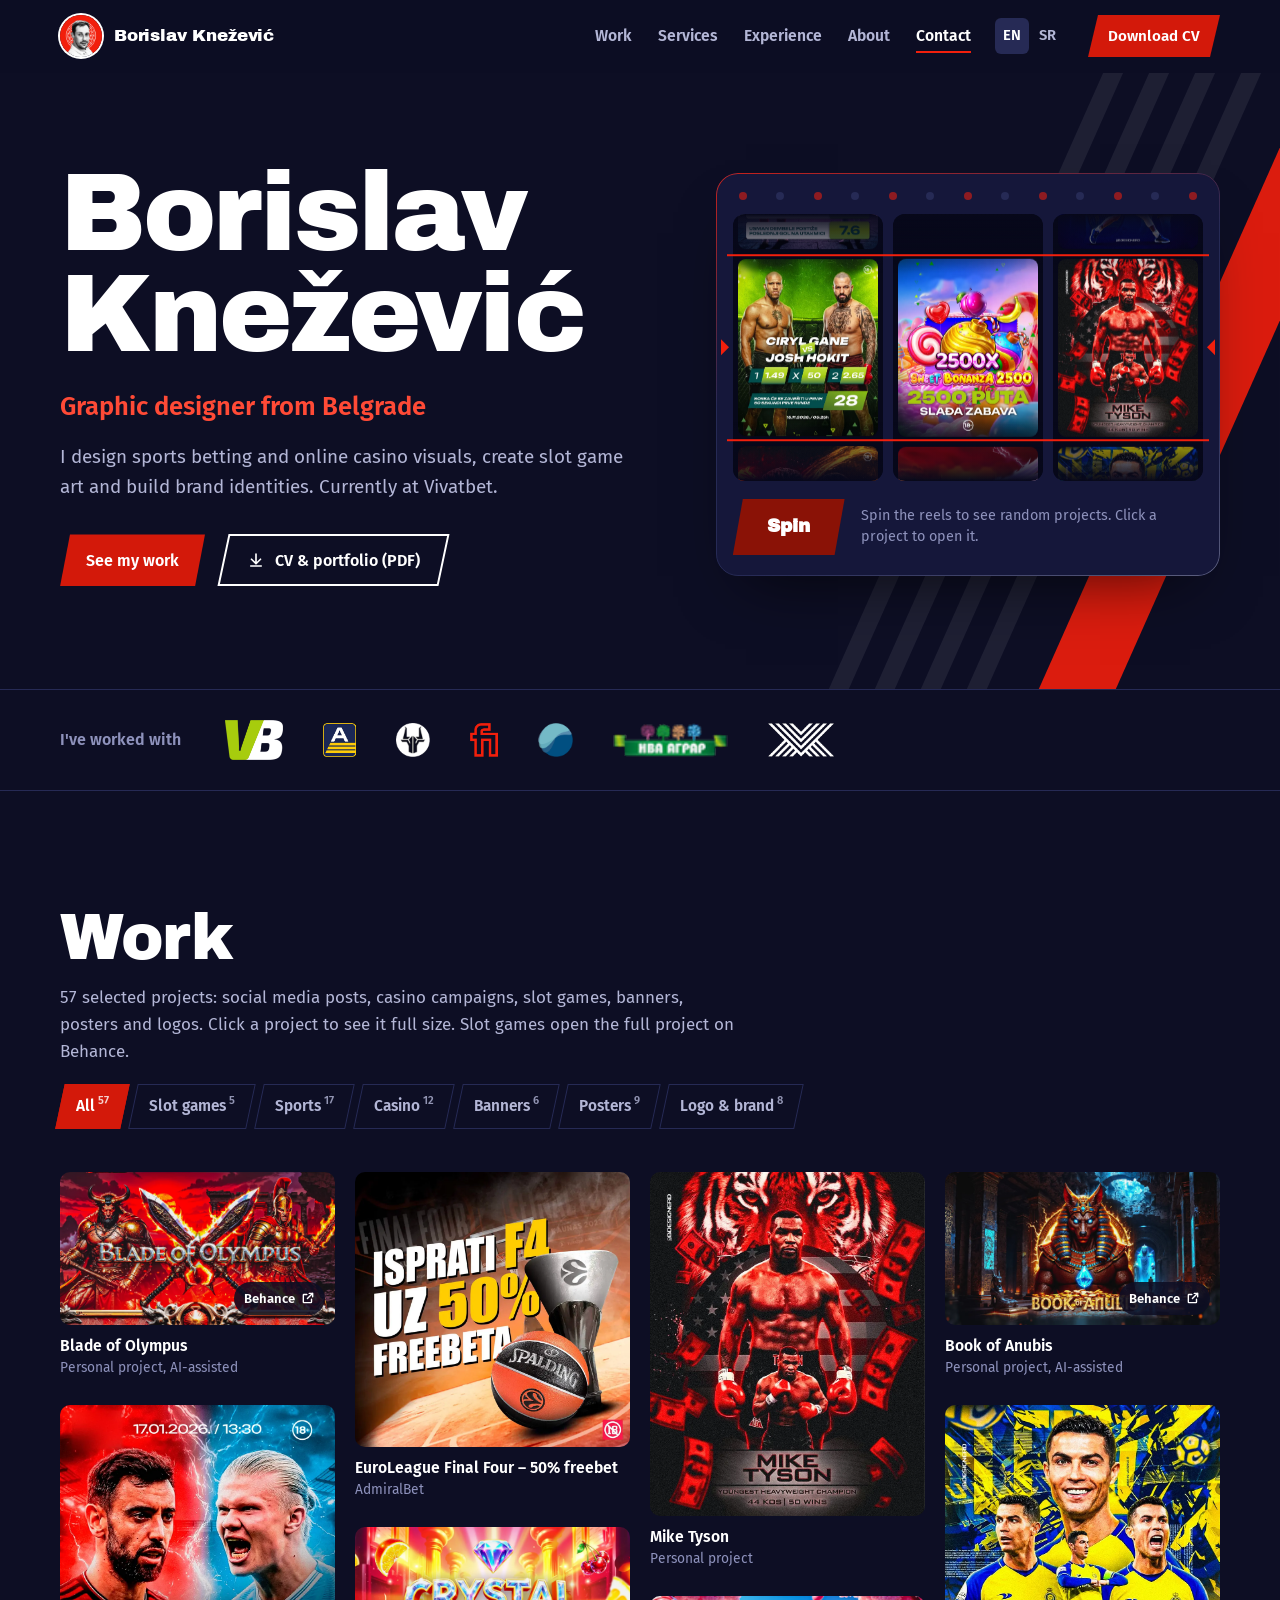
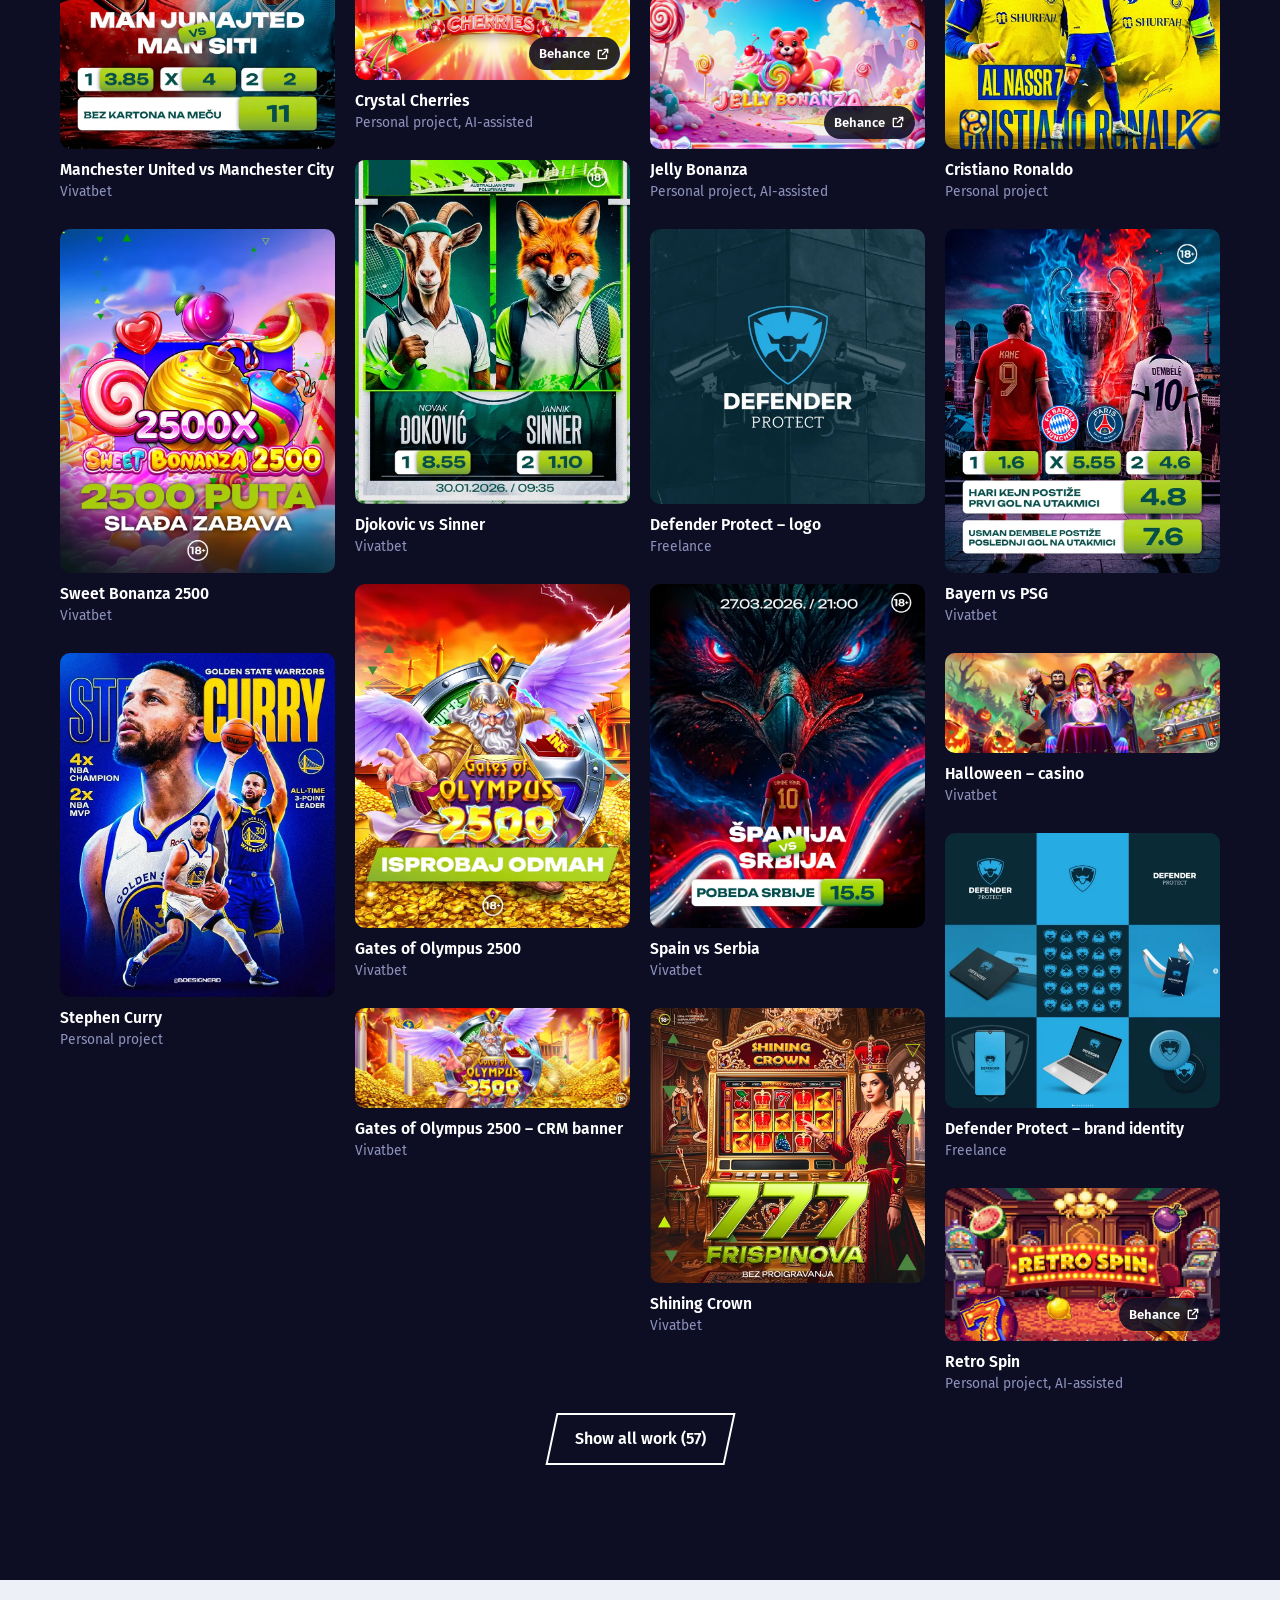
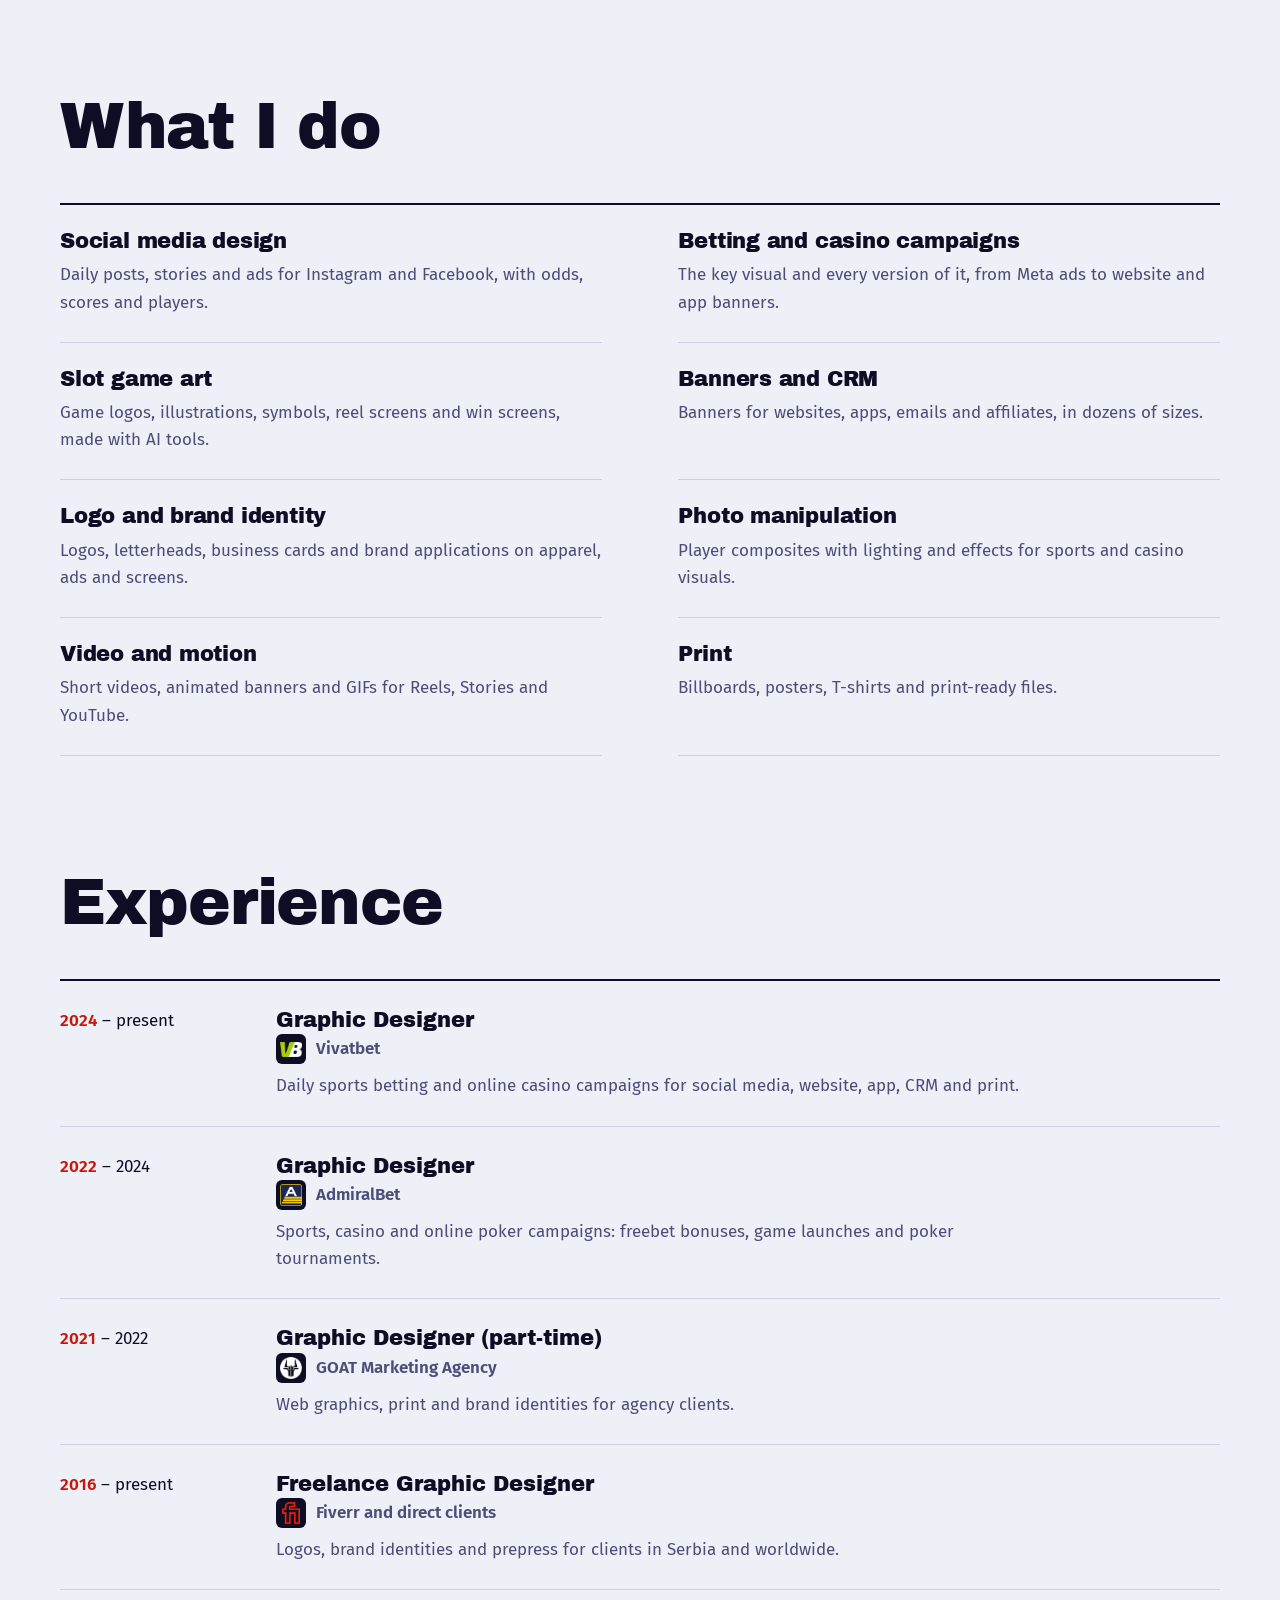
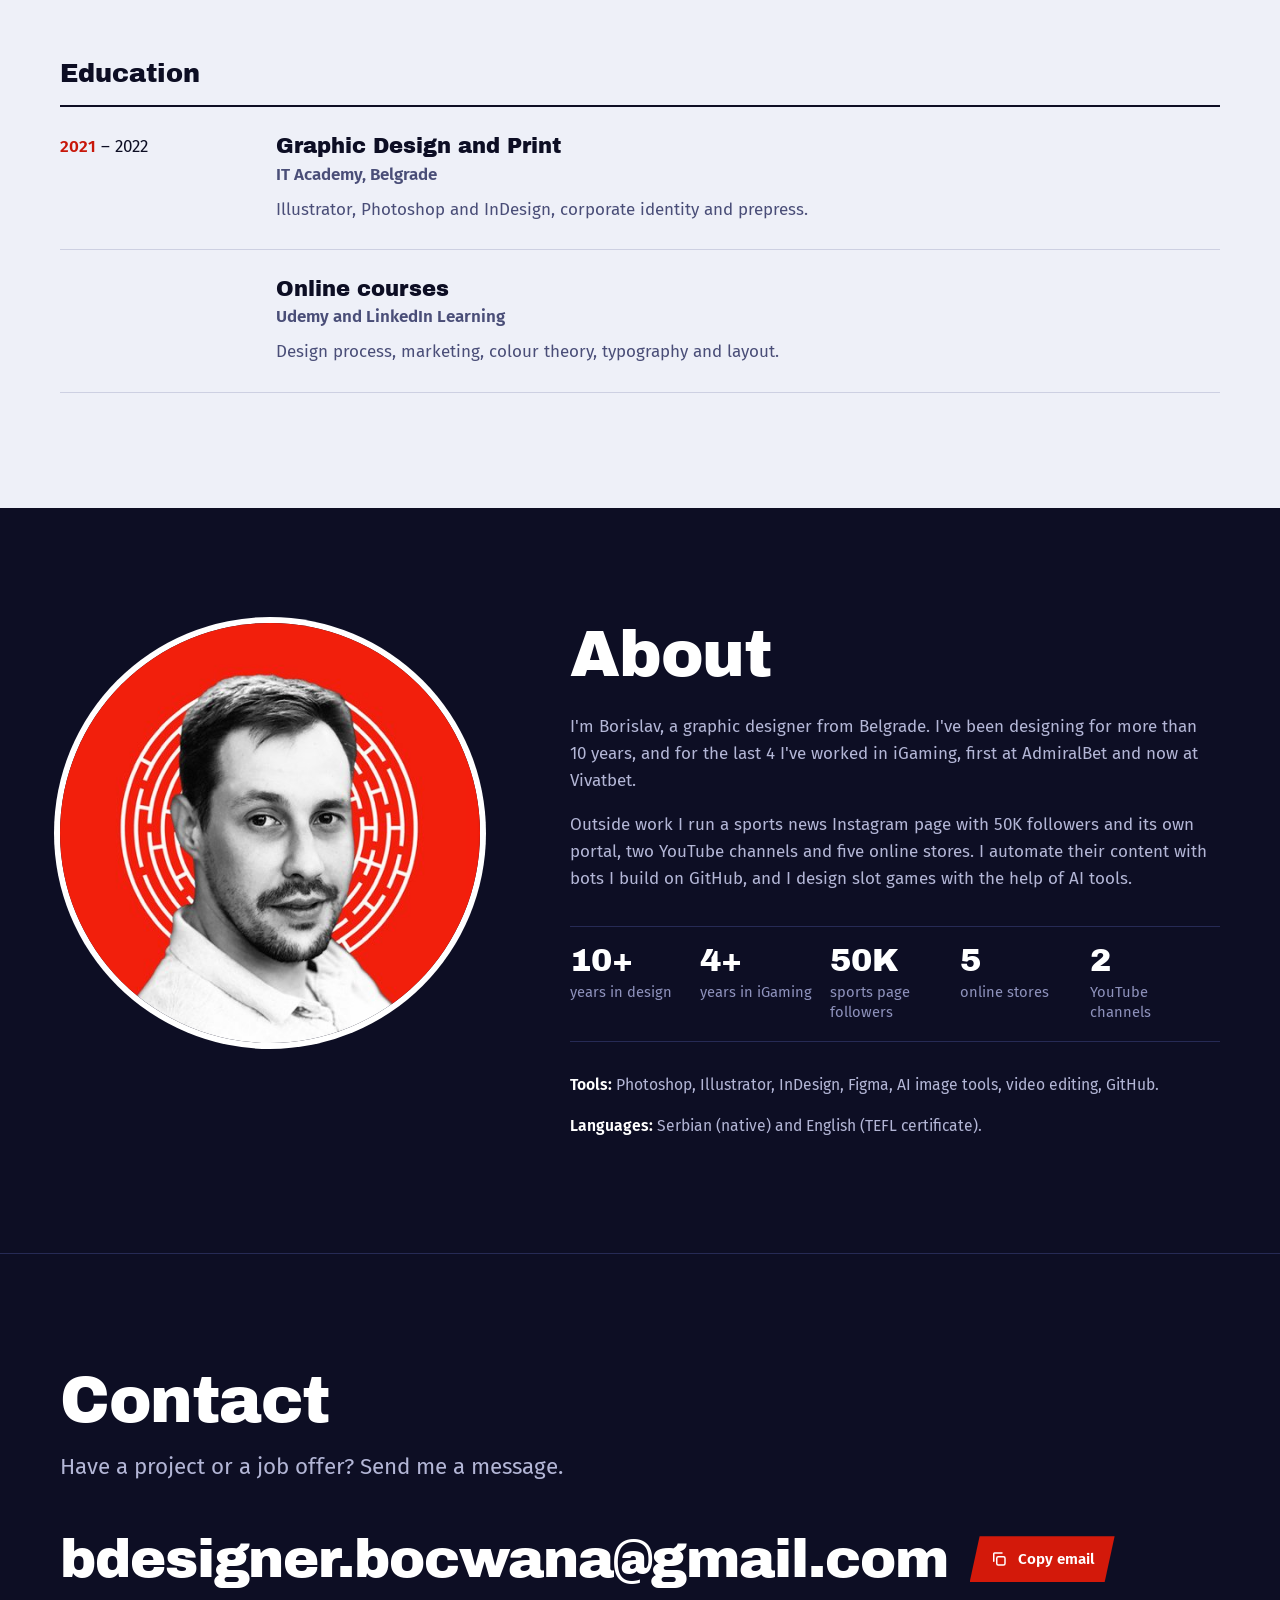
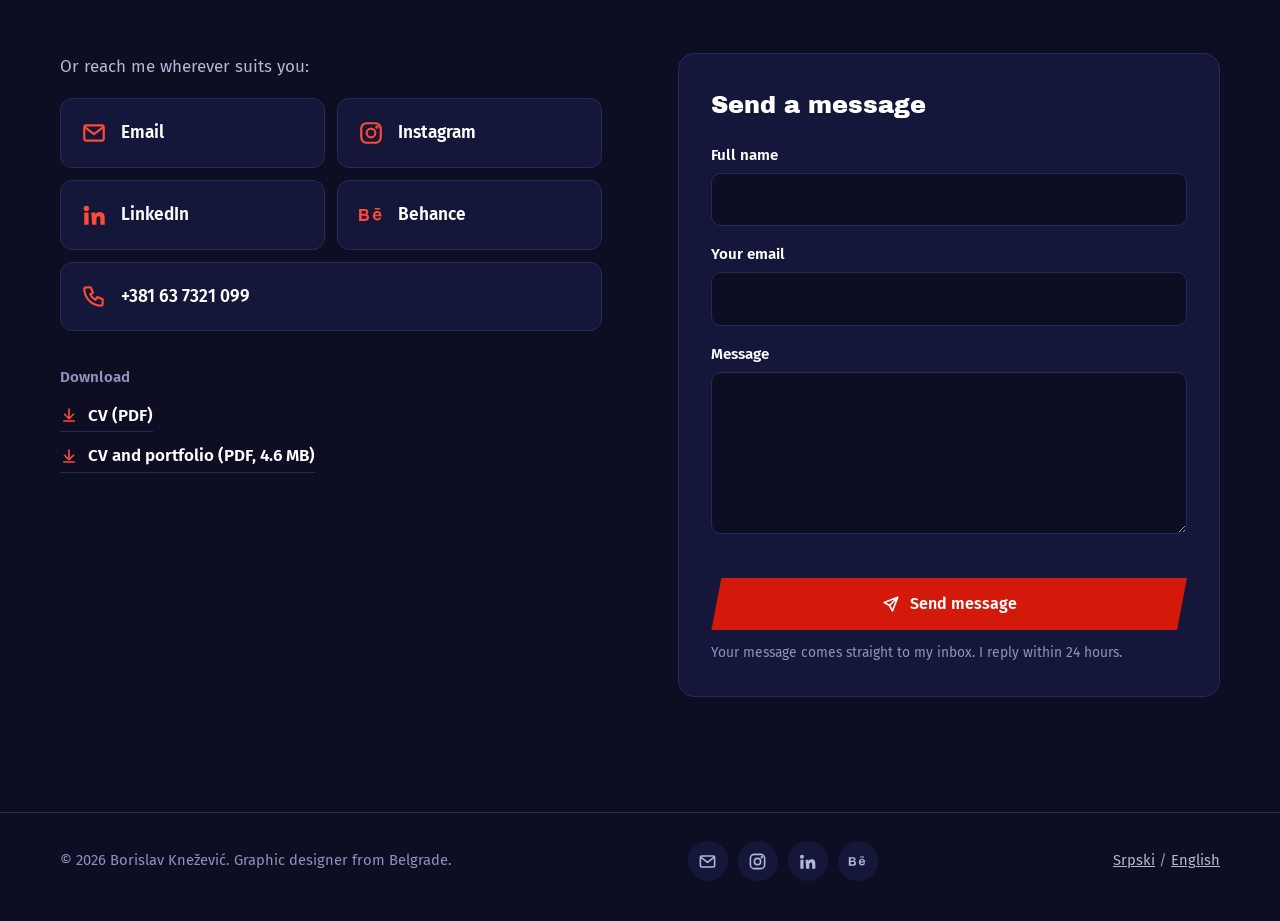
==== commit 45df55b8: "Add files via upload" ====
--- a/en/index.html
+++ b/en/index.html
@@ -156,14 +156,15 @@
           <li><a href="../files/Borislav-Knezevic-CV-Portfolio.pdf" download><svg viewBox="0 0 24 24" fill="none" stroke="currentColor" stroke-width="2.2" stroke-linecap="round" stroke-linejoin="round" aria-hidden="true"><path d="M12 4v12M6 11l6 6 6-6M5 20h14"/></svg>CV and portfolio (PDF, 4.6 MB)</a></li>
         </ul>
       </div>
-      <form class="form" id="contact-form" novalidate data-email="bdesigner.bocwana@gmail.com" data-subject="Message from the website" data-err="Please fill in your name, a valid email and a message.">
+      <form class="form" id="contact-form" novalidate data-email="bdesigner.bocwana@gmail.com" data-subject="Message from the website" data-err="Please fill in your name, a valid email and a message." data-sending="Sending…" data-ok="Thanks! Your message has been sent, I&#x27;ll get back to you soon." data-fail="The message wasn&#x27;t sent. Try again or email me at bdesigner.bocwana@gmail.com.">
         <h3>Send a message</h3>
         <div class="field"><label for="f-name">Full name</label><input id="f-name" name="name" type="text" autocomplete="name" required></div>
         <div class="field"><label for="f-email">Your email</label><input id="f-email" name="email" type="email" autocomplete="email" required></div>
         <div class="field"><label for="f-msg">Message</label><textarea id="f-msg" name="message" rows="5" required></textarea></div>
+        <input type="text" name="_honey" class="visually-hidden" tabindex="-1" autocomplete="off" aria-hidden="true">
         <p class="form-err" role="alert"></p>
         <button class="btn" type="submit"><svg viewBox="0 0 24 24" fill="none" stroke="currentColor" stroke-width="2.2" stroke-linecap="round" stroke-linejoin="round" aria-hidden="true"><path d="M21 3L10 14M21 3l-7 18-4-7-7-4z"/></svg>Send message</button>
-        <p class="form-note">The button opens your email app with the message already filled in.</p>
+        <p class="form-note">Your message comes straight to my inbox. I reply within 24 hours.</p>
       </form>
     </div>
   </div>
--- a/assets/css/style.css
+++ b/assets/css/style.css
@@ -231,6 +231,7 @@
 .field [aria-invalid="true"] { border-color: var(--red-on-dark); }
 .form-err { color: var(--red-on-dark); font-weight: 600; font-size: .95rem; min-height: 1.2em; margin-bottom: 10px; }
 .form .btn { width: 100%; }
+.form-err.is-ok { color: #6EE7A0; }
 .form-note { margin-top: 12px; font-size: .86rem; color: var(--muted-2); }
 .dl-title { font-family: var(--text); font-weight: 600; font-size: .95rem; color: var(--muted-2); margin: 34px 0 12px; }
 .downloads li + li { margin-top: 10px; }
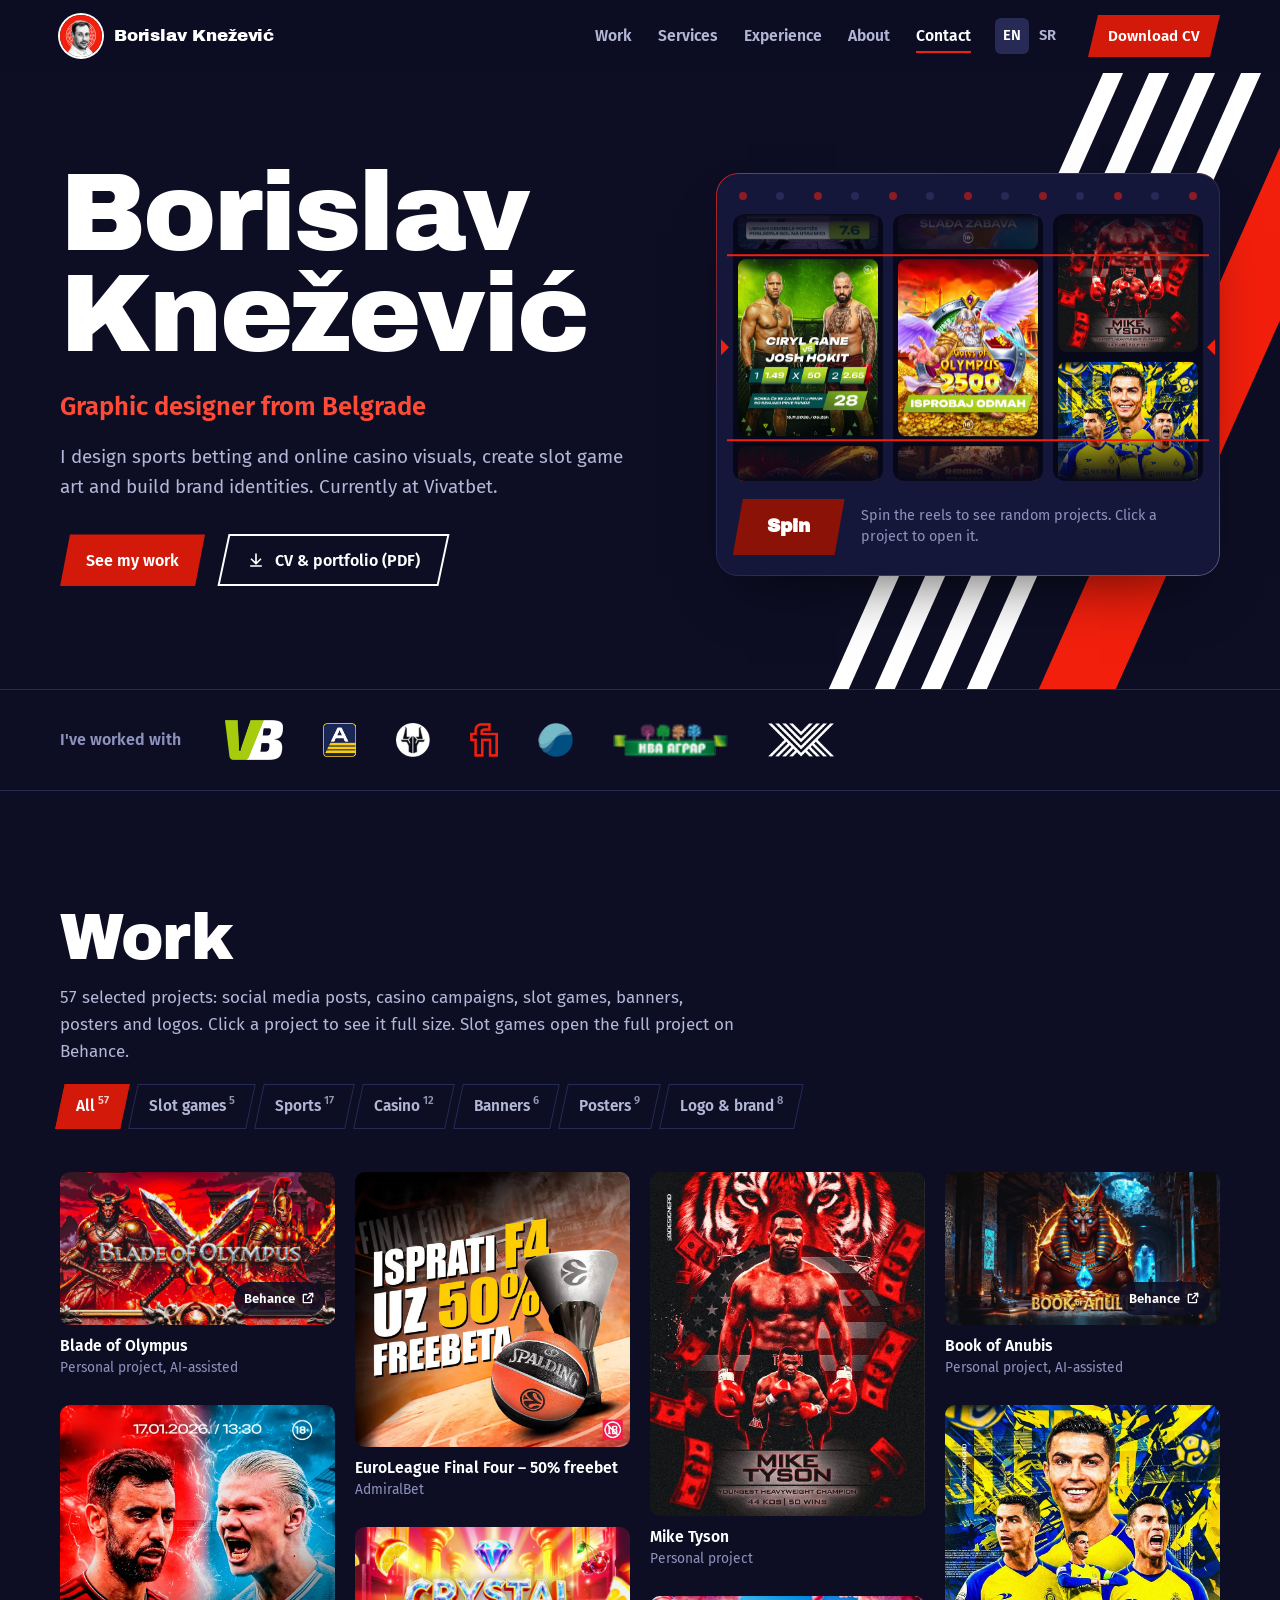
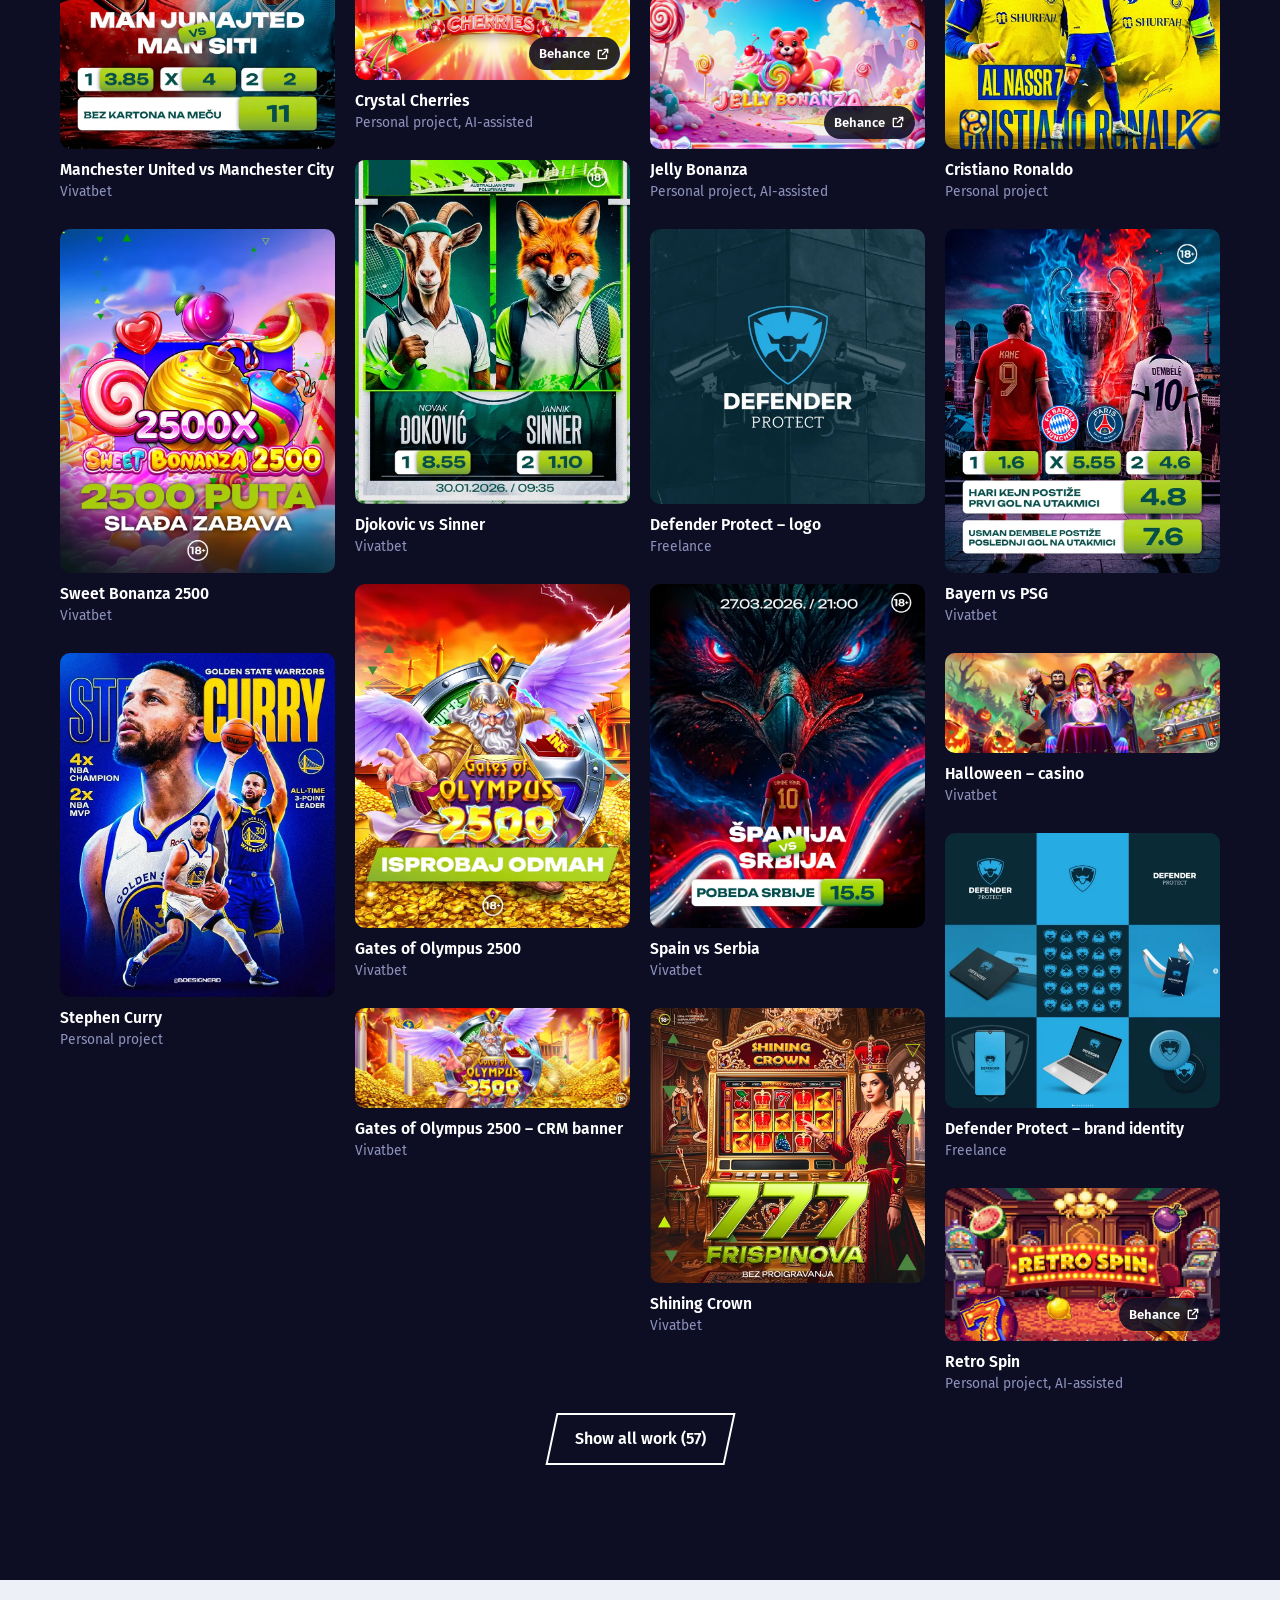
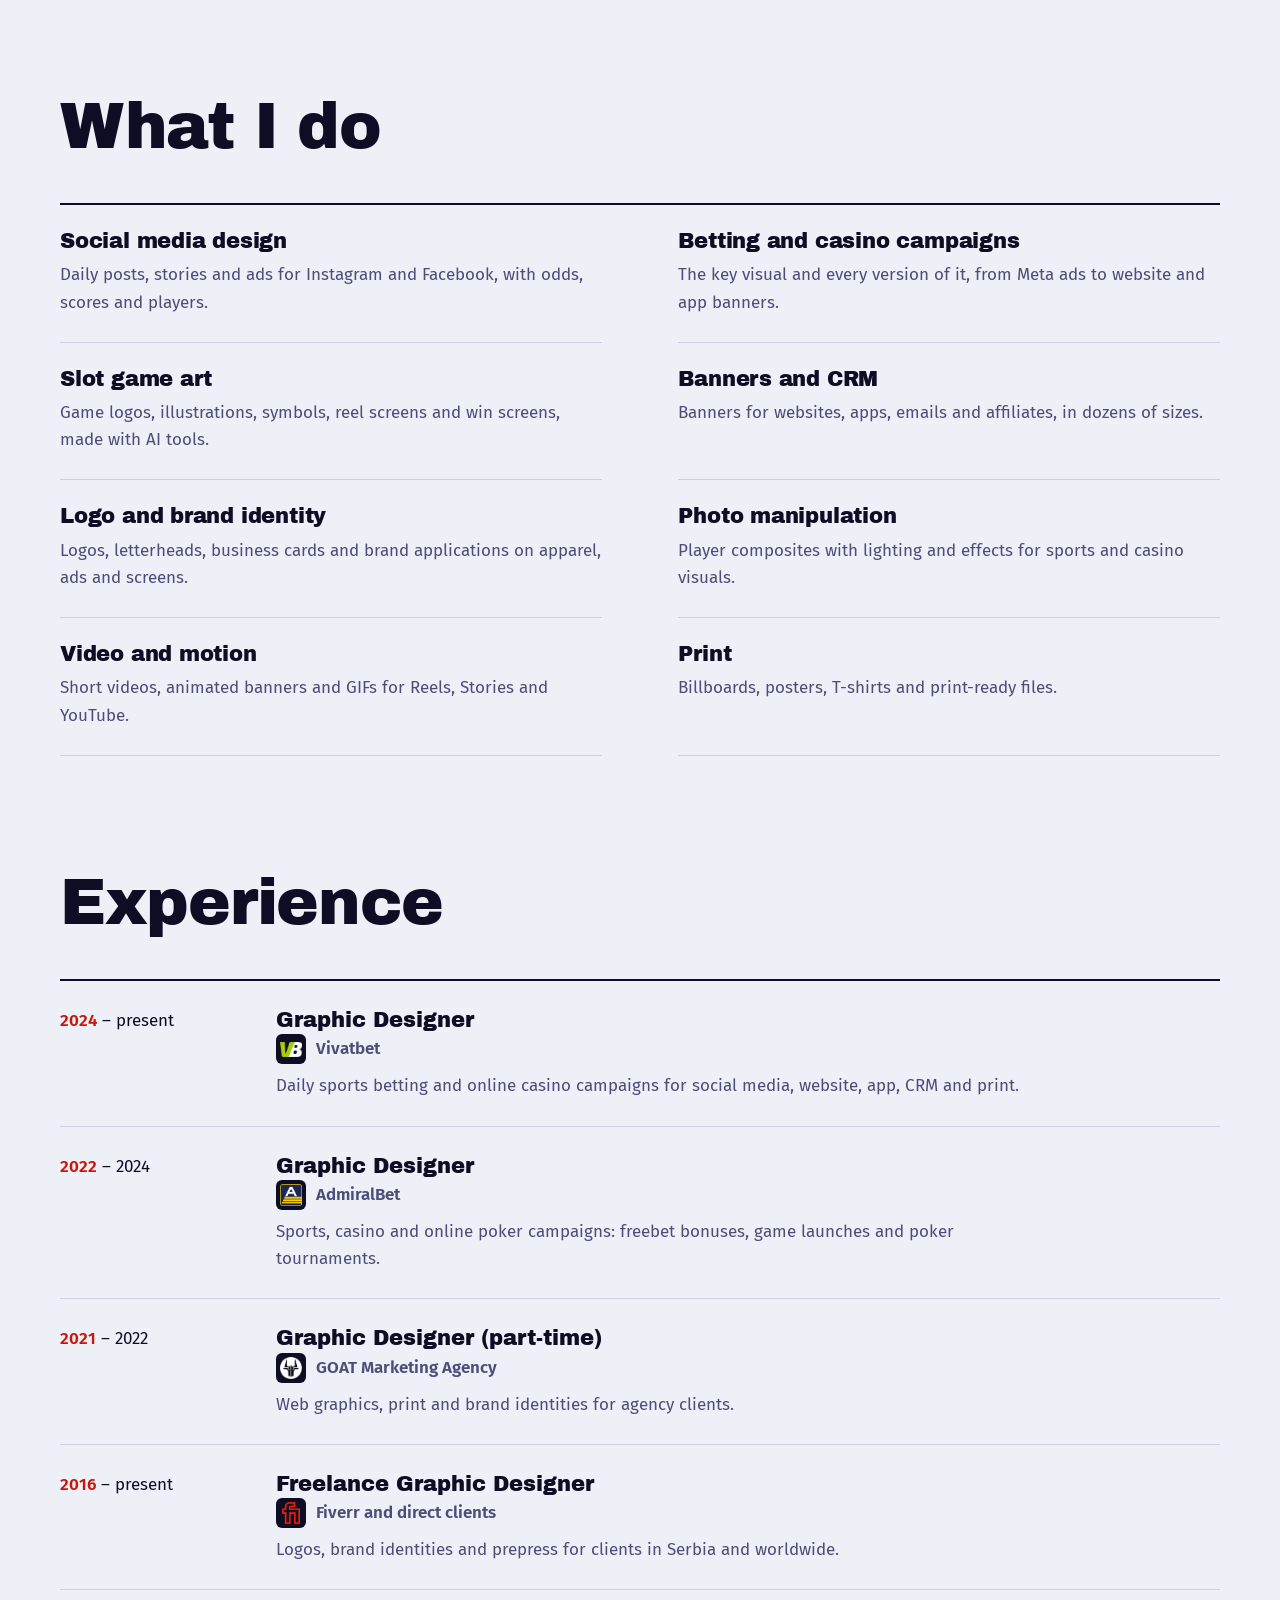
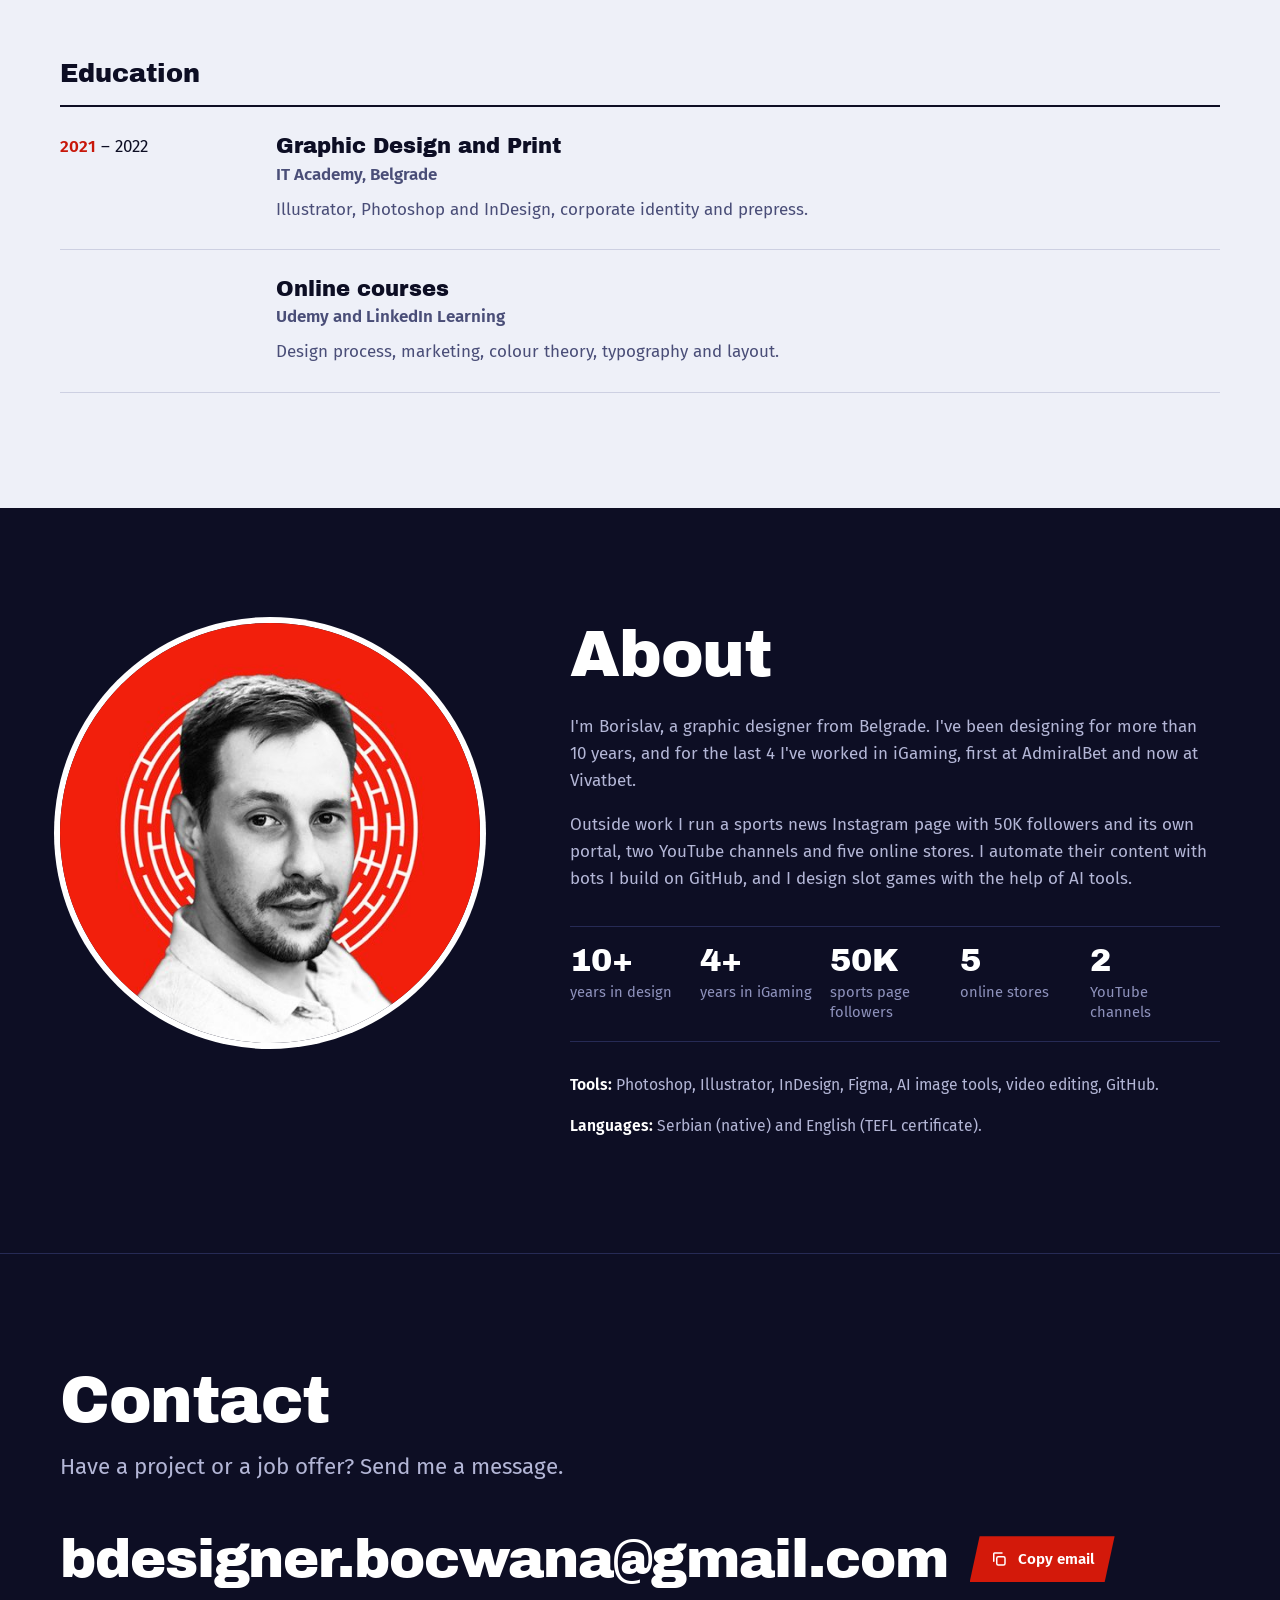
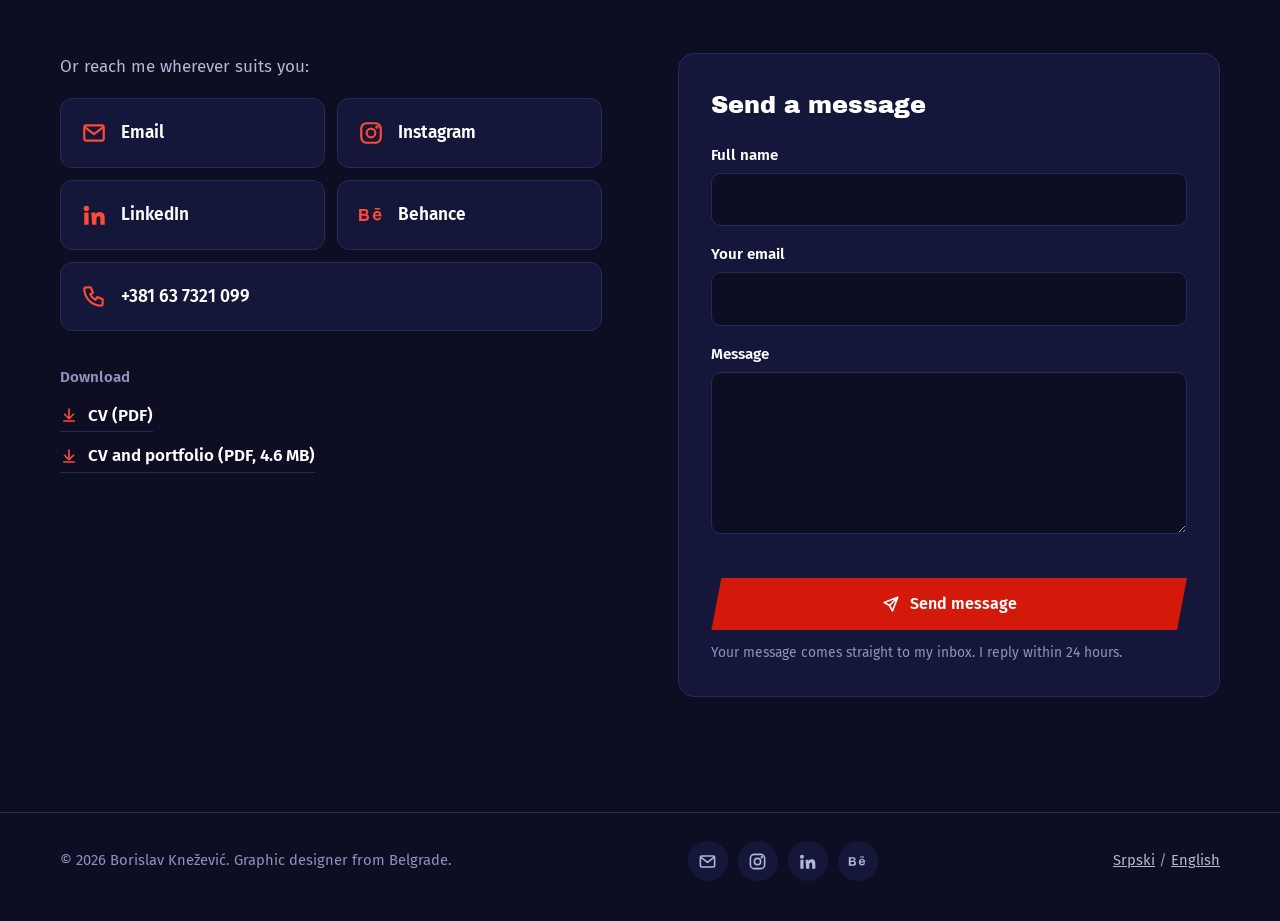
==== commit b828ade0: "Add files via upload" ====
--- a/en/index.html
+++ b/en/index.html
@@ -39,6 +39,8 @@
 <link rel="preload" href="../assets/fonts/archivo-black.woff" as="font" type="font/woff" crossorigin>
 <link rel="preload" href="../assets/fonts/fira-sans-400.woff" as="font" type="font/woff" crossorigin>
 <link rel="stylesheet" href="../assets/css/style.css">
+<link rel="preconnect" href="https://cdn.jsdelivr.net" crossorigin>
+<script>if(!matchMedia("(prefers-reduced-motion: reduce)").matches){document.documentElement.classList.add("motion");setTimeout(function(){document.documentElement.classList.remove("motion")},3000)}</script>
 <script type="application/ld+json">{"@context":"https://schema.org","@graph":[{"@type":"Person","@id":"https://borislavknezevic.com/#person","name":"Borislav Knežević","alternateName":["Borislav Knezevic","bdesignerd"],"jobTitle":"Graphic Designer","description":"Belgrade-based graphic designer creating sports betting and online casino campaigns, slot game art, social media visuals, banners, posters and logos.","url":"https://borislavknezevic.com/","image":"https://borislavknezevic.com/assets/img/borislav-knezevic.jpg","email":"mailto:bdesigner.bocwana@gmail.com","telephone":"+381637321099","address":{"@type":"PostalAddress","addressLocality":"Belgrade","addressCountry":"RS"},"worksFor":{"@type":"Organization","name":"Vivatbet"},"alumniOf":{"@type":"EducationalOrganization","name":"IT Academy"},"knowsAbout":["graphic design","iGaming design","slot game art","social media design","logo design","brand identity","photo manipulation","video editing"],"knowsLanguage":["sr","en"],"sameAs":["https://www.behance.net/bdesignerd93","https://www.instagram.com/bdesignerd","https://www.linkedin.com/in/borislav-knezevic"]},{"@type":"WebSite","@id":"https://borislavknezevic.com/#website","url":"https://borislavknezevic.com/","name":"Borislav Knežević","inLanguage":["sr-Latn","en"],"publisher":{"@id":"https://borislavknezevic.com/#person"}},{"@type":"ProfilePage","@id":"https://borislavknezevic.com/en/#page","url":"https://borislavknezevic.com/en/","name":"Borislav Knežević – Graphic Designer in Belgrade | iGaming, Sports & Slot Game Art","description":"Belgrade-based graphic designer creating sports betting and online casino campaigns, slot game art, social media visuals, banners, posters and logos.","inLanguage":"en","isPartOf":{"@id":"https://borislavknezevic.com/#website"},"mainEntity":{"@id":"https://borislavknezevic.com/#person"},"dateModified":"2026-11-18","primaryImageOfPage":{"@type":"ImageObject","url":"https://borislavknezevic.com/assets/img/og-en.jpg","width":1200,"height":630}},{"@type":"ImageGallery","@id":"https://borislavknezevic.com/en/#work","name":"Work by Borislav Knežević","url":"https://borislavknezevic.com/en/#work","author":{"@id":"https://borislavknezevic.com/#person"},"image":[{"@type":"ImageObject","contentUrl":"https://borislavknezevic.com/assets/img/work/blade-of-olympus-slot-game.webp","name":"Blade of Olympus","description":"Slot game art: Blade of Olympus (Personal project, AI-assisted)","width":1320,"height":733,"creator":{"@type":"Person","name":"Borislav Knežević"},"creditText":"Borislav Knežević","copyrightNotice":"© Borislav Knežević"},{"@type":"ImageObject","contentUrl":"https://borislavknezevic.com/assets/img/work/manchester-united-vs-manchester-city-post.webp","name":"Manchester United vs Manchester City","description":"Sports social media post: Manchester United vs Manchester City (Vivatbet)","width":820,"height":1025,"creator":{"@type":"Person","name":"Borislav Knežević"},"creditText":"Borislav Knežević","copyrightNotice":"© Borislav Knežević"},{"@type":"ImageObject","contentUrl":"https://borislavknezevic.com/assets/img/work/sweet-bonanza-2500-casino-campaign.webp","name":"Sweet Bonanza 2500","description":"Online casino campaign visual: Sweet Bonanza 2500 (Vivatbet)","width":820,"height":1025,"creator":{"@type":"Person","name":"Borislav Knežević"},"creditText":"Borislav Knežević","copyrightNotice":"© Borislav Knežević"},{"@type":"ImageObject","contentUrl":"https://borislavknezevic.com/assets/img/work/stephen-curry-poster.webp","name":"Stephen Curry","description":"Sports poster: Stephen Curry (Personal project)","width":820,"height":1025,"creator":{"@type":"Person","name":"Borislav Knežević"},"creditText":"Borislav Knežević","copyrightNotice":"© Borislav Knežević"},{"@type":"ImageObject","contentUrl":"https://borislavknezevic.com/assets/img/work/euroleague-final-four-freebet-banner.webp","name":"EuroLeague Final Four – 50% freebet","description":"Sports social media post: EuroLeague Final Four – 50% freebet (AdmiralBet)","width":960,"height":960,"creator":{"@type":"Person","name":"Borislav Knežević"},"creditText":"Borislav Knežević","copyrightNotice":"© Borislav Knežević"},{"@type":"ImageObject","contentUrl":"https://borislavknezevic.com/assets/img/work/crystal-cherries-slot-game.webp","name":"Crystal Cherries","description":"Slot game art: Crystal Cherries (Personal project, AI-assisted)","width":1320,"height":733,"creator":{"@type":"Person","name":"Borislav Knežević"},"creditText":"Borislav Knežević","copyrightNotice":"© Borislav Knežević"},{"@type":"ImageObject","contentUrl":"https://borislavknezevic.com/assets/img/work/djokovic-vs-sinner-tennis-post.webp","name":"Djokovic vs Sinner","description":"Sports social media post: Djokovic vs Sinner (Vivatbet)","width":820,"height":1025,"creator":{"@type":"Person","name":"Borislav Knežević"},"creditText":"Borislav Knežević","copyrightNotice":"© Borislav Knežević"},{"@type":"ImageObject","contentUrl":"https://borislavknezevic.com/assets/img/work/gates-of-olympus-2500-casino-campaign.webp","name":"Gates of Olympus 2500","description":"Online casino campaign visual: Gates of Olympus 2500 (Vivatbet)","width":820,"height":1025,"creator":{"@type":"Person","name":"Borislav Knežević"},"creditText":"Borislav Knežević","copyrightNotice":"© Borislav Knežević"},{"@type":"ImageObject","contentUrl":"https://borislavknezevic.com/assets/img/work/gates-of-olympus-crm-banner.webp","name":"Gates of Olympus 2500 – CRM banner","description":"Website and CRM banner: Gates of Olympus 2500 – CRM banner (Vivatbet)","width":1320,"height":481,"creator":{"@type":"Person","name":"Borislav Knežević"},"creditText":"Borislav Knežević","copyrightNotice":"© Borislav Knežević"},{"@type":"ImageObject","contentUrl":"https://borislavknezevic.com/assets/img/work/mike-tyson-poster.webp","name":"Mike Tyson","description":"Sports poster: Mike Tyson (Personal project)","width":820,"height":1025,"creator":{"@type":"Person","name":"Borislav Knežević"},"creditText":"Borislav Knežević","copyrightNotice":"© Borislav Knežević"},{"@type":"ImageObject","contentUrl":"https://borislavknezevic.com/assets/img/work/jelly-bonanza-slot-game.webp","name":"Jelly Bonanza","description":"Slot game art: Jelly Bonanza (Personal project, AI-assisted)","width":1320,"height":733,"creator":{"@type":"Person","name":"Borislav Knežević"},"creditText":"Borislav Knežević","copyrightNotice":"© Borislav Knežević"},{"@type":"ImageObject","contentUrl":"https://borislavknezevic.com/assets/img/work/defender-protect-logo.webp","name":"Defender Protect – logo","description":"Logo and brand identity: Defender Protect – logo (Freelance)","width":960,"height":960,"creator":{"@type":"Person","name":"Borislav Knežević"},"creditText":"Borislav Knežević","copyrightNotice":"© Borislav Knežević"},{"@type":"ImageObject","contentUrl":"https://borislavknezevic.com/assets/img/work/spain-vs-serbia-football-post.webp","name":"Spain vs Serbia","description":"Sports social media post: Spain vs Serbia (Vivatbet)","width":820,"height":1025,"creator":{"@type":"Person","name":"Borislav Knežević"},"creditText":"Borislav Knežević","copyrightNotice":"© Borislav Knežević"},{"@type":"ImageObject","contentUrl":"https://borislavknezevic.com/assets/img/work/shining-crown-slot-ad.webp","name":"Shining Crown","description":"Online casino campaign visual: Shining Crown (Vivatbet)","width":960,"height":960,"creator":{"@type":"Person","name":"Borislav Knežević"},"creditText":"Borislav Knežević","copyrightNotice":"© Borislav Knežević"},{"@type":"ImageObject","contentUrl":"https://borislavknezevic.com/assets/img/work/book-of-anubis-slot-game.webp","name":"Book of Anubis","description":"Slot game art: Book of Anubis (Personal project, AI-assisted)","width":1320,"height":733,"creator":{"@type":"Person","name":"Borislav Knežević"},"creditText":"Borislav Knežević","copyrightNotice":"© Borislav Knežević"},{"@type":"ImageObject","contentUrl":"https://borislavknezevic.com/assets/img/work/cristiano-ronaldo-poster.webp","name":"Cristiano Ronaldo","description":"Sports poster: Cristiano Ronaldo (Personal project)","width":820,"height":1025,"creator":{"@type":"Person","name":"Borislav Knežević"},"creditText":"Borislav Knežević","copyrightNotice":"© Borislav Knežević"},{"@type":"ImageObject","contentUrl":"https://borislavknezevic.com/assets/img/work/bayern-vs-psg-champions-league-post.webp","name":"Bayern vs PSG","description":"Sports social media post: Bayern vs PSG (Vivatbet)","width":820,"height":1025,"creator":{"@type":"Person","name":"Borislav Knežević"},"creditText":"Borislav Knežević","copyrightNotice":"© Borislav Knežević"},{"@type":"ImageObject","contentUrl":"https://borislavknezevic.com/assets/img/work/halloween-casino-banner.webp","name":"Halloween – casino","description":"Website and CRM banner: Halloween – casino (Vivatbet)","width":1320,"height":481,"creator":{"@type":"Person","name":"Borislav Knežević"},"creditText":"Borislav Knežević","copyrightNotice":"© Borislav Knežević"},{"@type":"ImageObject","contentUrl":"https://borislavknezevic.com/assets/img/work/defender-protect-brand-identity.webp","name":"Defender Protect – brand identity","description":"Logo and brand identity: Defender Protect – brand identity (Freelance)","width":960,"height":958,"creator":{"@type":"Person","name":"Borislav Knežević"},"creditText":"Borislav Knežević","copyrightNotice":"© Borislav Knežević"},{"@type":"ImageObject","contentUrl":"https://borislavknezevic.com/assets/img/work/retro-spin-slot-game.webp","name":"Retro Spin","description":"Slot game art: Retro Spin (Personal project, AI-assisted)","width":1320,"height":733,"creator":{"@type":"Person","name":"Borislav Knežević"},"creditText":"Borislav Knežević","copyrightNotice":"© Borislav Knežević"},{"@type":"ImageObject","contentUrl":"https://borislavknezevic.com/assets/img/work/chelsea-vs-manchester-united-post.webp","name":"Chelsea vs Manchester United","description":"Sports social media post: Chelsea vs Manchester United (Vivatbet)","width":820,"height":1025,"creator":{"@type":"Person","name":"Borislav Knežević"},"creditText":"Borislav Knežević","copyrightNotice":"© Borislav Knežević"},{"@type":"ImageObject","contentUrl":"https://borislavknezevic.com/assets/img/work/pot-of-gold-free-spins-ad.webp","name":"Pot of gold – free spins","description":"Online casino campaign visual: Pot of gold – free spins (Vivatbet)","width":960,"height":960,"creator":{"@type":"Person","name":"Borislav Knežević"},"creditText":"Borislav Knežević","copyrightNotice":"© Borislav Knežević"},{"@type":"ImageObject","contentUrl":"https://borislavknezevic.com/assets/img/work/kobe-bryant-poster.webp","name":"Kobe Bryant","description":"Sports poster: Kobe Bryant (Personal project)","width":820,"height":1025,"creator":{"@type":"Person","name":"Borislav Knežević"},"creditText":"Borislav Knežević","copyrightNotice":"© Borislav Knežević"},{"@type":"ImageObject","contentUrl":"https://borislavknezevic.com/assets/img/work/phoenix-star-exclusive-game-banner.webp","name":"Phoenix Star – exclusive game","description":"Online casino campaign visual: Phoenix Star – exclusive game (AdmiralBet)","width":1200,"height":800,"creator":{"@type":"Person","name":"Borislav Knežević"},"creditText":"Borislav Knežević","copyrightNotice":"© Borislav Knežević"},{"@type":"ImageObject","contentUrl":"https://borislavknezevic.com/assets/img/work/ac-milan-vs-inter-derby-post.webp","name":"AC Milan vs Inter","description":"Sports social media post: AC Milan vs Inter (Vivatbet)","width":820,"height":1025,"creator":{"@type":"Person","name":"Borislav Knežević"},"creditText":"Borislav Knežević","copyrightNotice":"© Borislav Knežević"},{"@type":"ImageObject","contentUrl":"https://borislavknezevic.com/assets/img/work/athena-free-spins-ad.webp","name":"Athena – 550 free spins","description":"Online casino campaign visual: Athena – 550 free spins (Vivatbet)","width":960,"height":960,"creator":{"@type":"Person","name":"Borislav Knežević"},"creditText":"Borislav Knežević","copyrightNotice":"© Borislav Knežević"},{"@type":"ImageObject","contentUrl":"https://borislavknezevic.com/assets/img/work/halloween-sports-banner.webp","name":"Halloween – sports","description":"Website and CRM banner: Halloween – sports (Vivatbet)","width":1320,"height":481,"creator":{"@type":"Person","name":"Borislav Knežević"},"creditText":"Borislav Knežević","copyrightNotice":"© Borislav Knežević"},{"@type":"ImageObject","contentUrl":"https://borislavknezevic.com/assets/img/work/erling-haaland-poster.webp","name":"Erling Haaland","description":"Sports poster: Erling Haaland (Personal project)","width":820,"height":1018,"creator":{"@type":"Person","name":"Borislav Knežević"},"creditText":"Borislav Knežević","copyrightNotice":"© Borislav Knežević"},{"@type":"ImageObject","contentUrl":"https://borislavknezevic.com/assets/img/work/serpenti-shareholders-logo.webp","name":"Serpenti Shareholders – logo","description":"Logo and brand identity: Serpenti Shareholders – logo (Freelance)","width":960,"height":962,"creator":{"@type":"Person","name":"Borislav Knežević"},"creditText":"Borislav Knežević","copyrightNotice":"© Borislav Knežević"},{"@type":"ImageObject","contentUrl":"https://borislavknezevic.com/assets/img/work/ufc-gane-vs-hokit-post.webp","name":"UFC: Gane vs Hokit","description":"Sports social media post: UFC: Gane vs Hokit (Vivatbet)","width":820,"height":1025,"creator":{"@type":"Person","name":"Borislav Knežević"},"creditText":"Borislav Knežević","copyrightNotice":"© Borislav Knežević"},{"@type":"ImageObject","contentUrl":"https://borislavknezevic.com/assets/img/work/pirate-gold-deluxe-free-spins.webp","name":"Pirate Gold Deluxe – 50 free spins","description":"Online casino campaign visual: Pirate Gold Deluxe – 50 free spins (Vivatbet)","width":820,"height":892,"creator":{"@type":"Person","name":"Borislav Knežević"},"creditText":"Borislav Knežević","copyrightNotice":"© Borislav Knežević"},{"@type":"ImageObject","contentUrl":"https://borislavknezevic.com/assets/img/work/champions-league-freebet-banner.webp","name":"Champions League – 100% freebet","description":"Sports social media post: Champions League – 100% freebet (AdmiralBet)","width":1200,"height":800,"creator":{"@type":"Person","name":"Borislav Knežević"},"creditText":"Borislav Knežević","copyrightNotice":"© Borislav Knežević"},{"@type":"ImageObject","contentUrl":"https://borislavknezevic.com/assets/img/work/zlatan-ibrahimovic-poster.webp","name":"Zlatan Ibrahimović","description":"Sports poster: Zlatan Ibrahimović (Personal project)","width":820,"height":1025,"creator":{"@type":"Person","name":"Borislav Knežević"},"creditText":"Borislav Knežević","copyrightNotice":"© Borislav Knežević"},{"@type":"ImageObject","contentUrl":"https://borislavknezevic.com/assets/img/work/super-cup-psg-vs-aston-villa-banner.webp","name":"Super Cup: PSG or Villa?","description":"Website and CRM banner: Super Cup: PSG or Villa? (Vivatbet)","width":1320,"height":481,"creator":{"@type":"Person","name":"Borislav Knežević"},"creditText":"Borislav Knežević","copyrightNotice":"© Borislav Knežević"},{"@type":"ImageObject","contentUrl":"https://borislavknezevic.com/assets/img/work/serpenti-shareholders-brand-identity.webp","name":"Serpenti Shareholders – brand identity","description":"Logo and brand identity: Serpenti Shareholders – brand identity (Freelance)","width":960,"height":959,"creator":{"@type":"Person","name":"Borislav Knežević"},"creditText":"Borislav Knežević","copyrightNotice":"© Borislav Knežević"},{"@type":"ImageObject","contentUrl":"https://borislavknezevic.com/assets/img/work/motogp-race-post.webp","name":"MotoGP race","description":"Sports social media post: MotoGP race (Vivatbet)","width":820,"height":1025,"creator":{"@type":"Person","name":"Borislav Knežević"},"creditText":"Borislav Knežević","copyrightNotice":"© Borislav Knežević"},{"@type":"ImageObject","contentUrl":"https://borislavknezevic.com/assets/img/work/spin-like-a-queen-casino-tournament.webp","name":"Spin Like a Queen tournament","description":"Online casino campaign visual: Spin Like a Queen tournament (Vivatbet)","width":960,"height":1008,"creator":{"@type":"Person","name":"Borislav Knežević"},"creditText":"Borislav Knežević","copyrightNotice":"© Borislav Knežević"},{"@type":"ImageObject","contentUrl":"https://borislavknezevic.com/assets/img/work/allen-iverson-poster.webp","name":"Allen Iverson","description":"Sports poster: Allen Iverson (Personal project)","width":820,"height":1025,"creator":{"@type":"Person","name":"Borislav Knežević"},"creditText":"Borislav Knežević","copyrightNotice":"© Borislav Knežević"},{"@type":"ImageObject","contentUrl":"https://borislavknezevic.com/assets/img/work/manic-potions-game-of-the-week-banner.webp","name":"Manic Potions – game of the week","description":"Online casino campaign visual: Manic Potions – game of the week (AdmiralBet)","width":1200,"height":800,"creator":{"@type":"Person","name":"Borislav Knežević"},"creditText":"Borislav Knežević","copyrightNotice":"© Borislav Knežević"},{"@type":"ImageObject","contentUrl":"https://borislavknezevic.com/assets/img/work/real-madrid-matchday-post.webp","name":"Real Madrid matchday","description":"Sports social media post: Real Madrid matchday (Vivatbet)","width":820,"height":1025,"creator":{"@type":"Person","name":"Borislav Knežević"},"creditText":"Borislav Knežević","copyrightNotice":"© Borislav Knežević"},{"@type":"ImageObject","contentUrl":"https://borislavknezevic.com/assets/img/work/horse-racing-cashback-banner.webp","name":"Horse racing – up to 5,000 RSD back","description":"Website and CRM banner: Horse racing – up to 5,000 RSD back (Vivatbet)","width":1320,"height":481,"creator":{"@type":"Person","name":"Borislav Knežević"},"creditText":"Borislav Knežević","copyrightNotice":"© Borislav Knežević"},{"@type":"ImageObject","contentUrl":"https://borislavknezevic.com/assets/img/work/flightor-project-logo.webp","name":"Flightor Project – logo","description":"Logo and brand identity: Flightor Project – logo (Freelance)","width":960,"height":958,"creator":{"@type":"Person","name":"Borislav Knežević"},"creditText":"Borislav Knežević","copyrightNotice":"© Borislav Knežević"},{"@type":"ImageObject","contentUrl":"https://borislavknezevic.com/assets/img/work/nba-new-york-knicks-post.webp","name":"NBA – New York Knicks","description":"Sports social media post: NBA – New York Knicks (Vivatbet)","width":820,"height":1025,"creator":{"@type":"Person","name":"Borislav Knežević"},"creditText":"Borislav Knežević","copyrightNotice":"© Borislav Knežević"},{"@type":"ImageObject","contentUrl":"https://borislavknezevic.com/assets/img/work/drops-and-wins-casino-promotion.webp","name":"Drops & Wins","description":"Online casino campaign visual: Drops & Wins (Vivatbet)","width":960,"height":1008,"creator":{"@type":"Person","name":"Borislav Knežević"},"creditText":"Borislav Knežević","copyrightNotice":"© Borislav Knežević"},{"@type":"ImageObject","contentUrl":"https://borislavknezevic.com/assets/img/work/ronaldinho-poster.webp","name":"Ronaldinho","description":"Sports poster: Ronaldinho (Personal project)","width":820,"height":1025,"creator":{"@type":"Person","name":"Borislav Knežević"},"creditText":"Borislav Knežević","copyrightNotice":"© Borislav Knežević"},{"@type":"ImageObject","contentUrl":"https://borislavknezevic.com/assets/img/work/flightor-project-brand-identity.webp","name":"Flightor Project – brand identity","description":"Logo and brand identity: Flightor Project – brand identity (Freelance)","width":960,"height":957,"creator":{"@type":"Person","name":"Borislav Knežević"},"creditText":"Borislav Knežević","copyrightNotice":"© Borislav Knežević"},{"@type":"ImageObject","contentUrl":"https://borislavknezevic.com/assets/img/work/nba-stephen-curry-post.webp","name":"NBA – Stephen Curry","description":"Sports social media post: NBA – Stephen Curry (Vivatbet)","width":820,"height":1025,"creator":{"@type":"Person","name":"Borislav Knežević"},"creditText":"Borislav Knežević","copyrightNotice":"© Borislav Knežević"},{"@type":"ImageObject","contentUrl":"https://borislavknezevic.com/assets/img/work/golden-crown-casino-tournament.webp","name":"Golden Crown tournament","description":"Online casino campaign visual: Golden Crown tournament (Vivatbet)","width":960,"height":1008,"creator":{"@type":"Person","name":"Borislav Knežević"},"creditText":"Borislav Knežević","copyrightNotice":"© Borislav Knežević"},{"@type":"ImageObject","contentUrl":"https://borislavknezevic.com/assets/img/work/second-deposit-free-spins-banner.webp","name":"Second deposit – free spins","description":"Website and CRM banner: Second deposit – free spins (Vivatbet)","width":1320,"height":481,"creator":{"@type":"Person","name":"Borislav Knežević"},"creditText":"Borislav Knežević","copyrightNotice":"© Borislav Knežević"},{"@type":"ImageObject","contentUrl":"https://borislavknezevic.com/assets/img/work/symmetry-cooperations-logo.webp","name":"Symmetry Cooperations – logo","description":"Logo and brand identity: Symmetry Cooperations – logo (Freelance)","width":960,"height":961,"creator":{"@type":"Person","name":"Borislav Knežević"},"creditText":"Borislav Knežević","copyrightNotice":"© Borislav Knežević"},{"@type":"ImageObject","contentUrl":"https://borislavknezevic.com/assets/img/work/fiorentina-vs-como-serie-a-post.webp","name":"Fiorentina vs Como","description":"Sports social media post: Fiorentina vs Como (Vivatbet)","width":820,"height":1025,"creator":{"@type":"Person","name":"Borislav Knežević"},"creditText":"Borislav Knežević","copyrightNotice":"© Borislav Knežević"},{"@type":"ImageObject","contentUrl":"https://borislavknezevic.com/assets/img/work/freeroll-poker-tournaments-banner.webp","name":"Freeroll poker tournaments","description":"Online casino campaign visual: Freeroll poker tournaments (AdmiralBet)","width":1320,"height":742,"creator":{"@type":"Person","name":"Borislav Knežević"},"creditText":"Borislav Knežević","copyrightNotice":"© Borislav Knežević"},{"@type":"ImageObject","contentUrl":"https://borislavknezevic.com/assets/img/work/fernando-torres-poster.webp","name":"Fernando Torres","description":"Sports poster: Fernando Torres (Personal project)","width":820,"height":1025,"creator":{"@type":"Person","name":"Borislav Knežević"},"creditText":"Borislav Knežević","copyrightNotice":"© Borislav Knežević"},{"@type":"ImageObject","contentUrl":"https://borislavknezevic.com/assets/img/work/nba-in-season-tournament-banner.webp","name":"NBA In-Season Tournament","description":"Sports social media post: NBA In-Season Tournament (AdmiralBet)","width":1320,"height":742,"creator":{"@type":"Person","name":"Borislav Knežević"},"creditText":"Borislav Knežević","copyrightNotice":"© Borislav Knežević"},{"@type":"ImageObject","contentUrl":"https://borislavknezevic.com/assets/img/work/arsenal-vs-atletico-madrid-post.webp","name":"Arsenal vs Atlético Madrid","description":"Sports social media post: Arsenal vs Atlético Madrid (Vivatbet)","width":820,"height":1025,"creator":{"@type":"Person","name":"Borislav Knežević"},"creditText":"Borislav Knežević","copyrightNotice":"© Borislav Knežević"},{"@type":"ImageObject","contentUrl":"https://borislavknezevic.com/assets/img/work/symmetry-cooperations-brand-identity.webp","name":"Symmetry Cooperations – brand identity","description":"Logo and brand identity: Symmetry Cooperations – brand identity (Freelance)","width":960,"height":962,"creator":{"@type":"Person","name":"Borislav Knežević"},"creditText":"Borislav Knežević","copyrightNotice":"© Borislav Knežević"},{"@type":"ImageObject","contentUrl":"https://borislavknezevic.com/assets/img/work/djokovic-vs-de-minaur-tennis-post.webp","name":"Djokovic vs De Minaur","description":"Sports social media post: Djokovic vs De Minaur (Vivatbet)","width":820,"height":1025,"creator":{"@type":"Person","name":"Borislav Knežević"},"creditText":"Borislav Knežević","copyrightNotice":"© Borislav Knežević"}]}]}</script>
 </head>
 <body>
@@ -195,6 +197,9 @@
 </dialog>
 <div class="toast" role="status" aria-live="polite"></div>
 <script type="application/json" id="i18n">{"copied": "Email copied", "shown": "On the reels:"}</script>
+<script src="https://cdn.jsdelivr.net/npm/gsap@3.13.0/dist/gsap.min.js" defer></script>
+<script src="https://cdn.jsdelivr.net/npm/gsap@3.13.0/dist/ScrollTrigger.min.js" defer></script>
 <script src="../assets/js/main.js" defer></script>
+<script src="../assets/js/motion.js" defer></script>
 </body>
 </html>
--- a/assets/css/style.css
+++ b/assets/css/style.css
@@ -101,7 +101,9 @@
 .stripes i:nth-child(5) { right: 6%; width: clamp(40px, 6vw, 84px); background: var(--red); opacity: .9; }
 .hero-grid { position: relative; z-index: 1; display: grid; grid-template-columns: minmax(0, 1.08fr) minmax(0, .92fr); gap: clamp(32px, 5vw, 72px); align-items: center; }
 .hero h1 { font-family: var(--display); font-size: clamp(3.2rem, 8.6vw, 7.6rem); line-height: .92; letter-spacing: -.025em; }
-.hero h1 .line { display: block; }
+.hero h1 .line { display: block; overflow: hidden; padding-bottom: .04em; margin-bottom: -.04em; }
+.hero h1 .ch { display: inline-block; will-change: transform; }
+.motion .hero-text > *, .motion .machine, .motion .stripes i { visibility: hidden; }
 .hero-role { margin-top: 22px; font-size: clamp(1.25rem, 2.2vw, 1.6rem); font-weight: 600; color: var(--red-on-dark); }
 .hero-lead { margin-top: 14px; max-width: 34em; color: var(--muted); font-size: clamp(1.05rem, 1.5vw, 1.18rem); }
 .hero-cta { margin-top: 32px; display: flex; flex-wrap: wrap; gap: 14px 18px; }
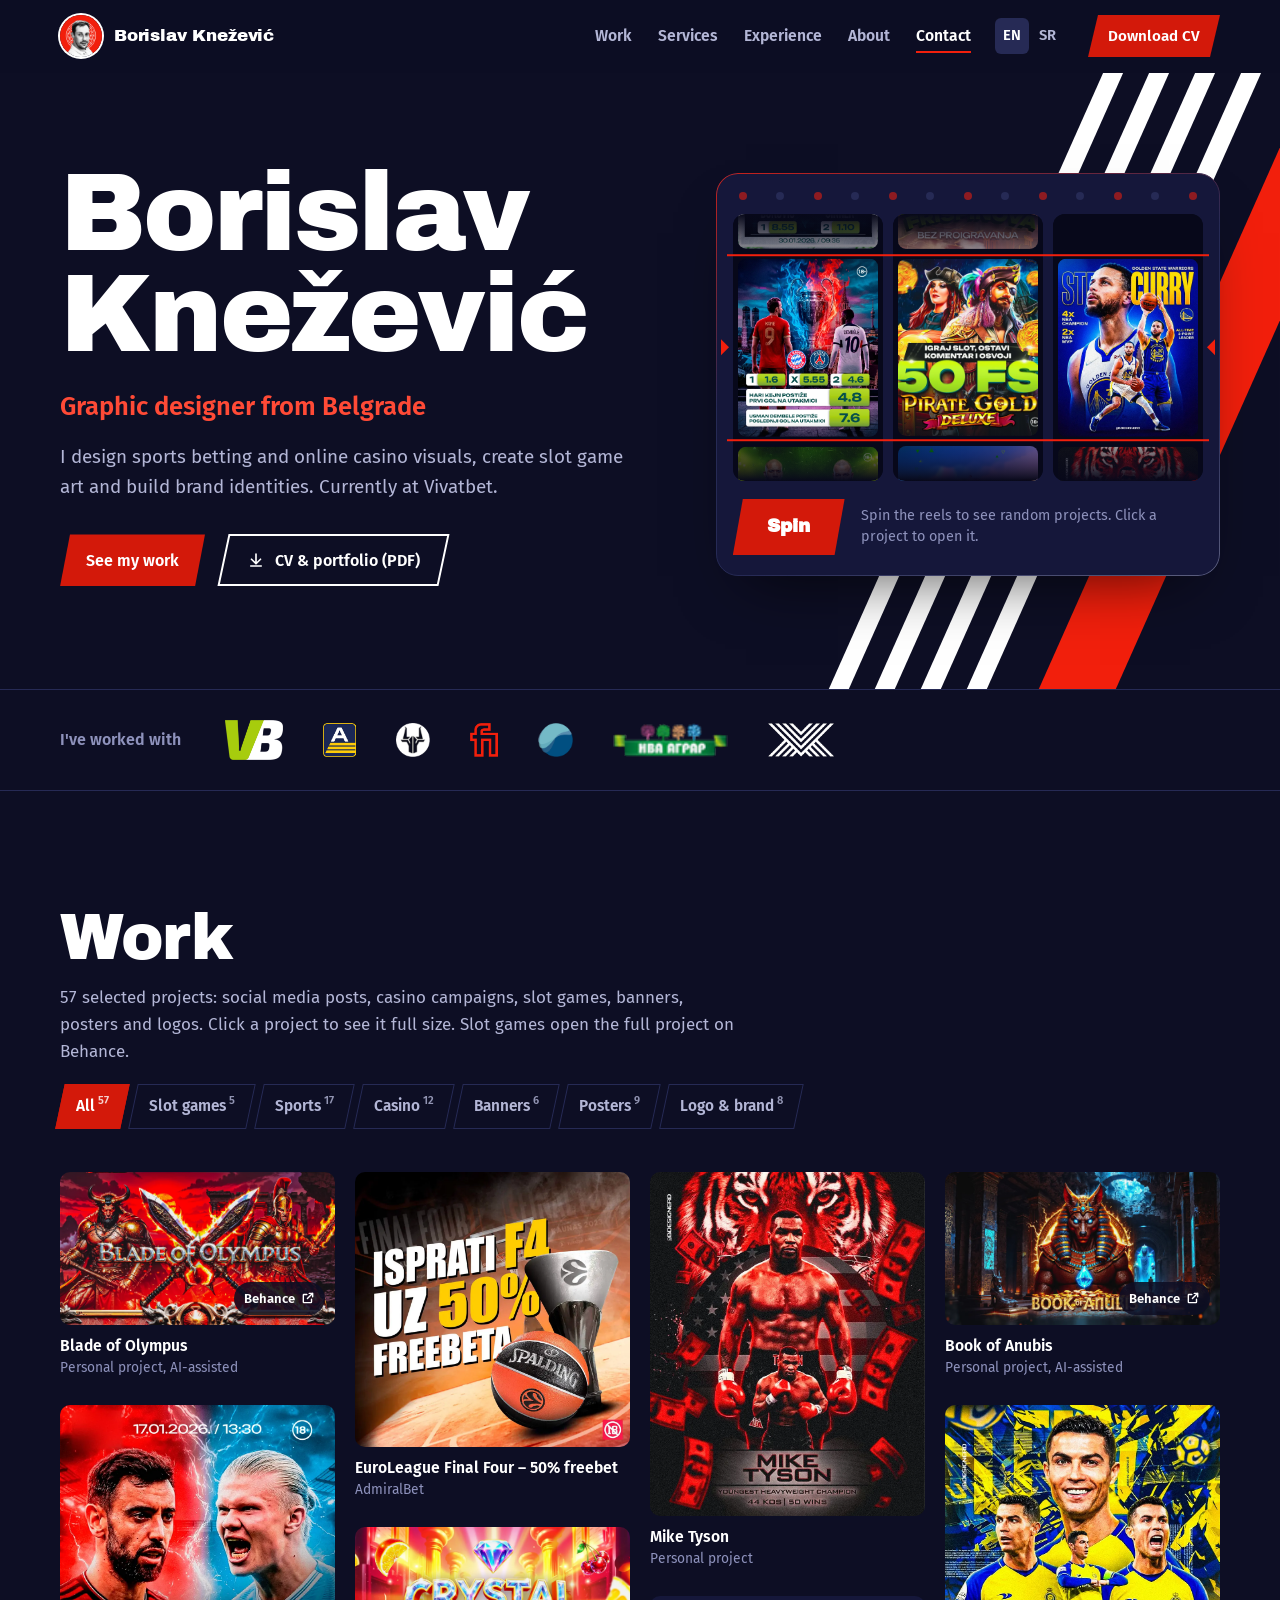
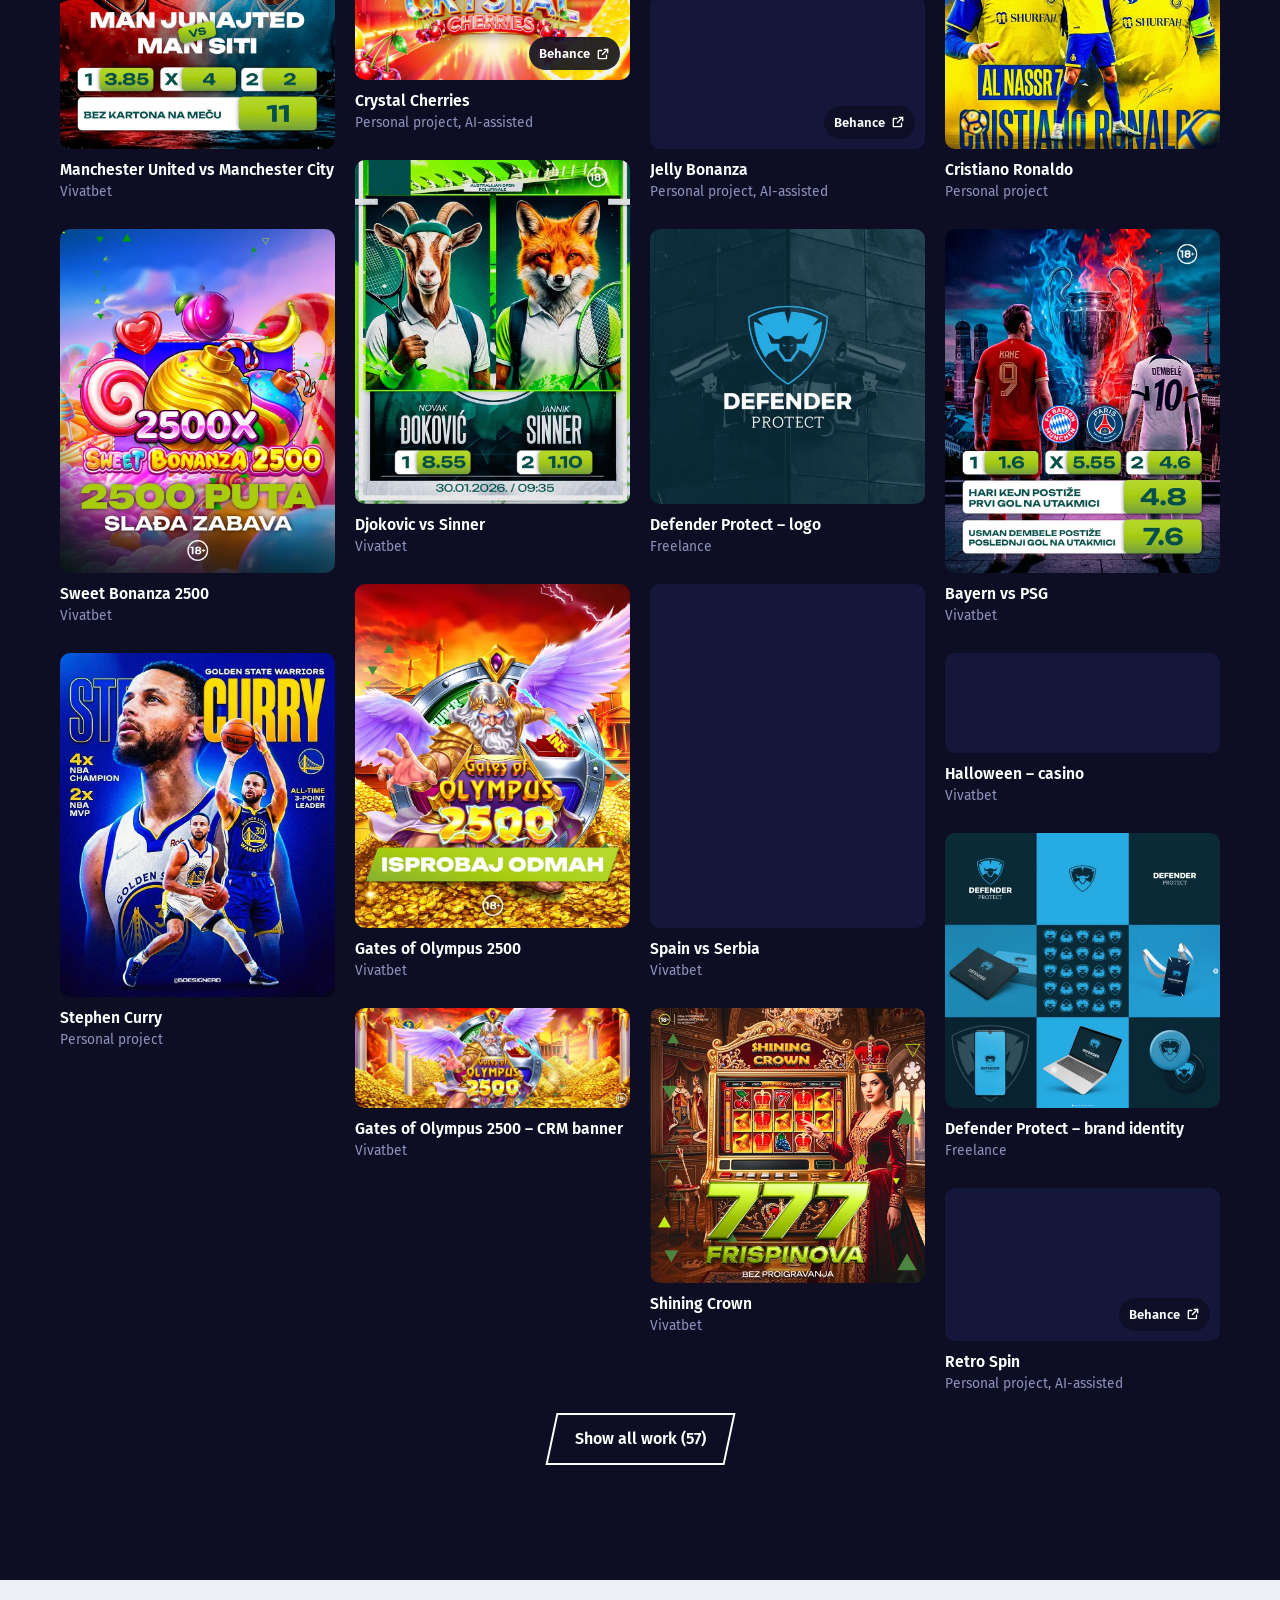
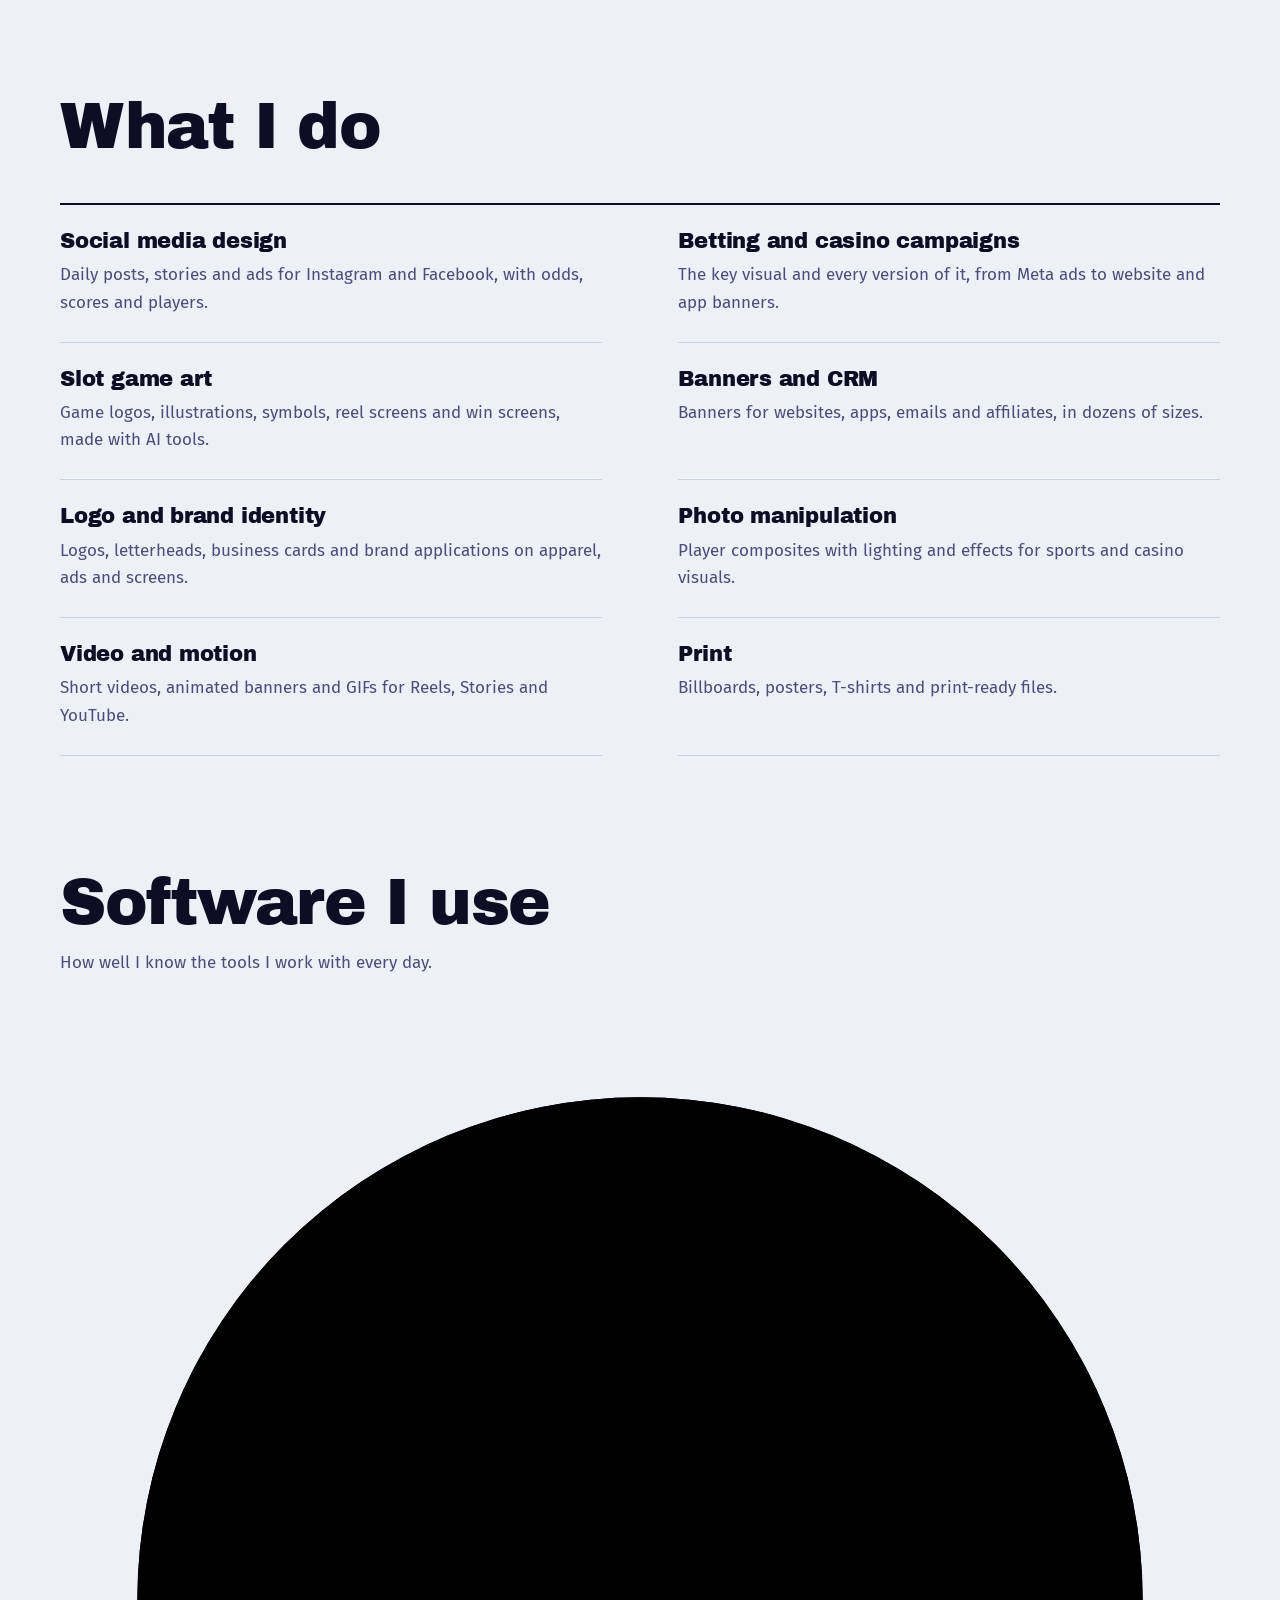
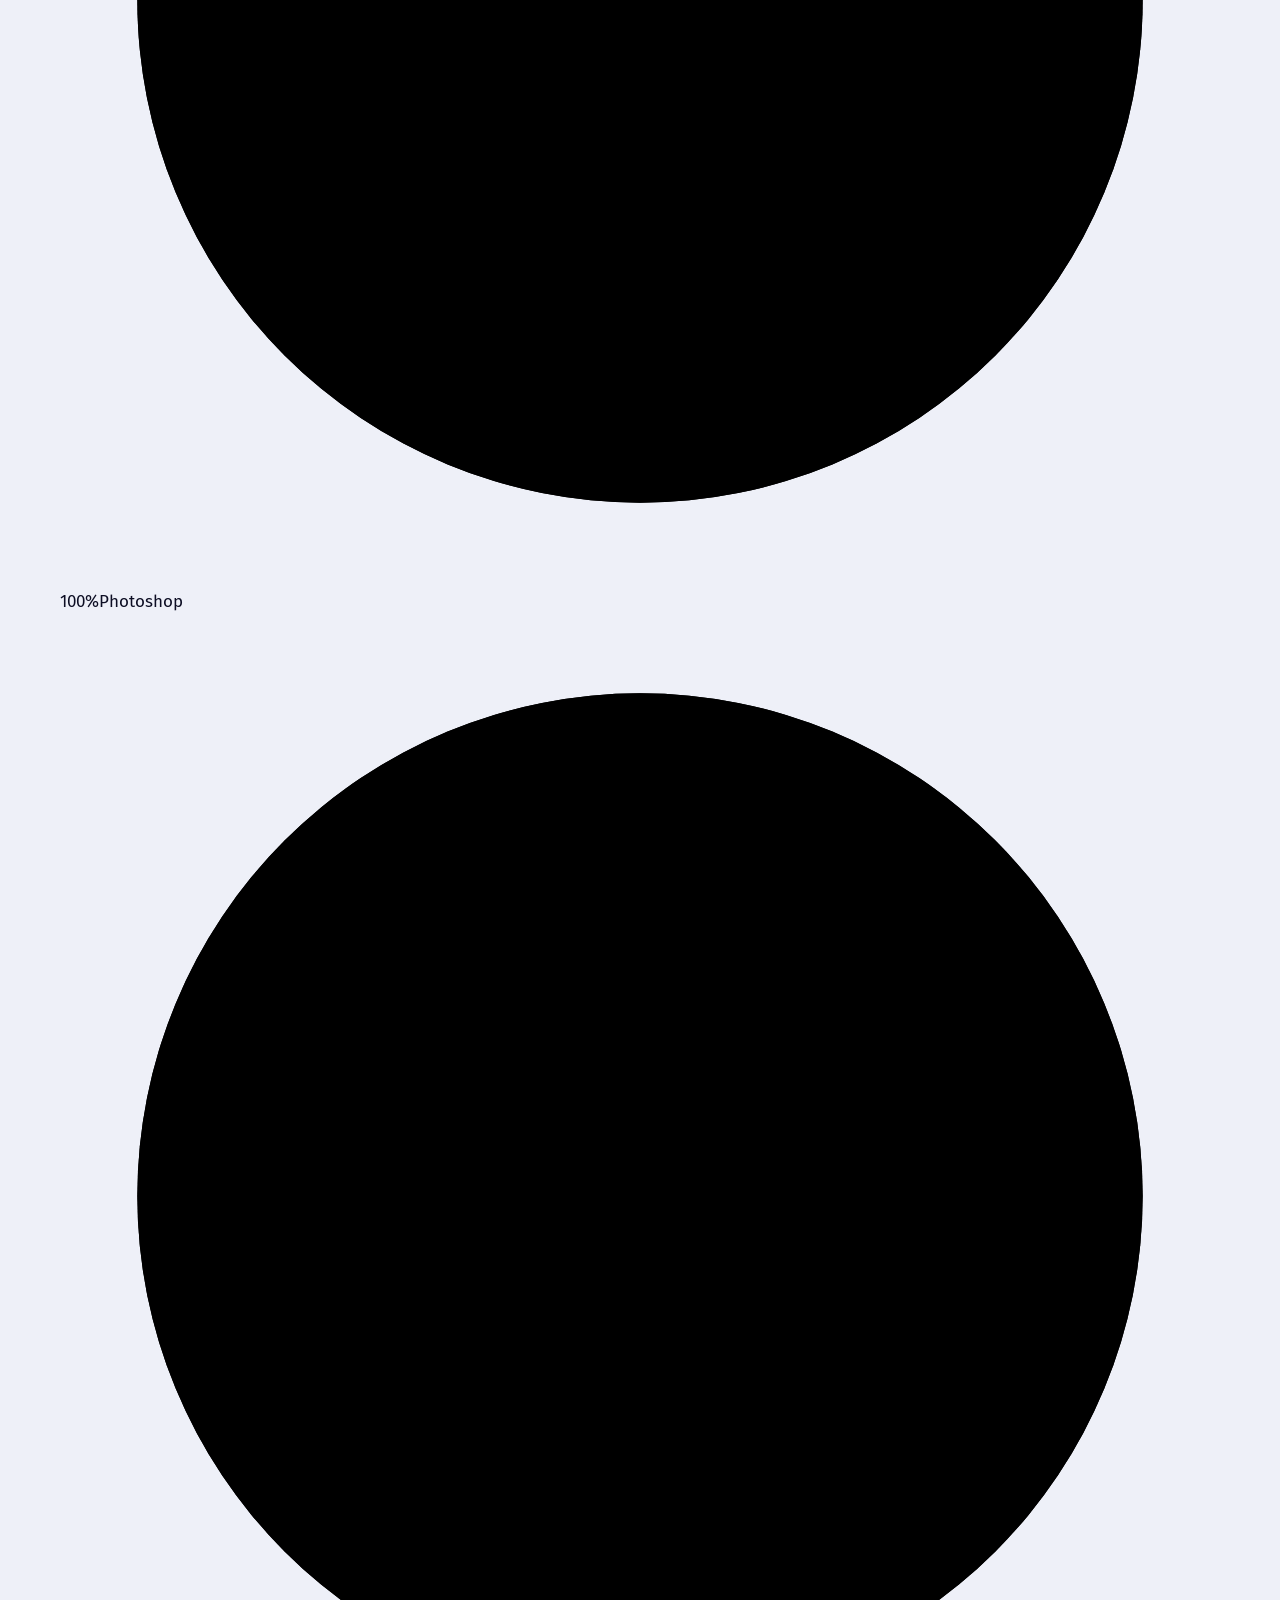
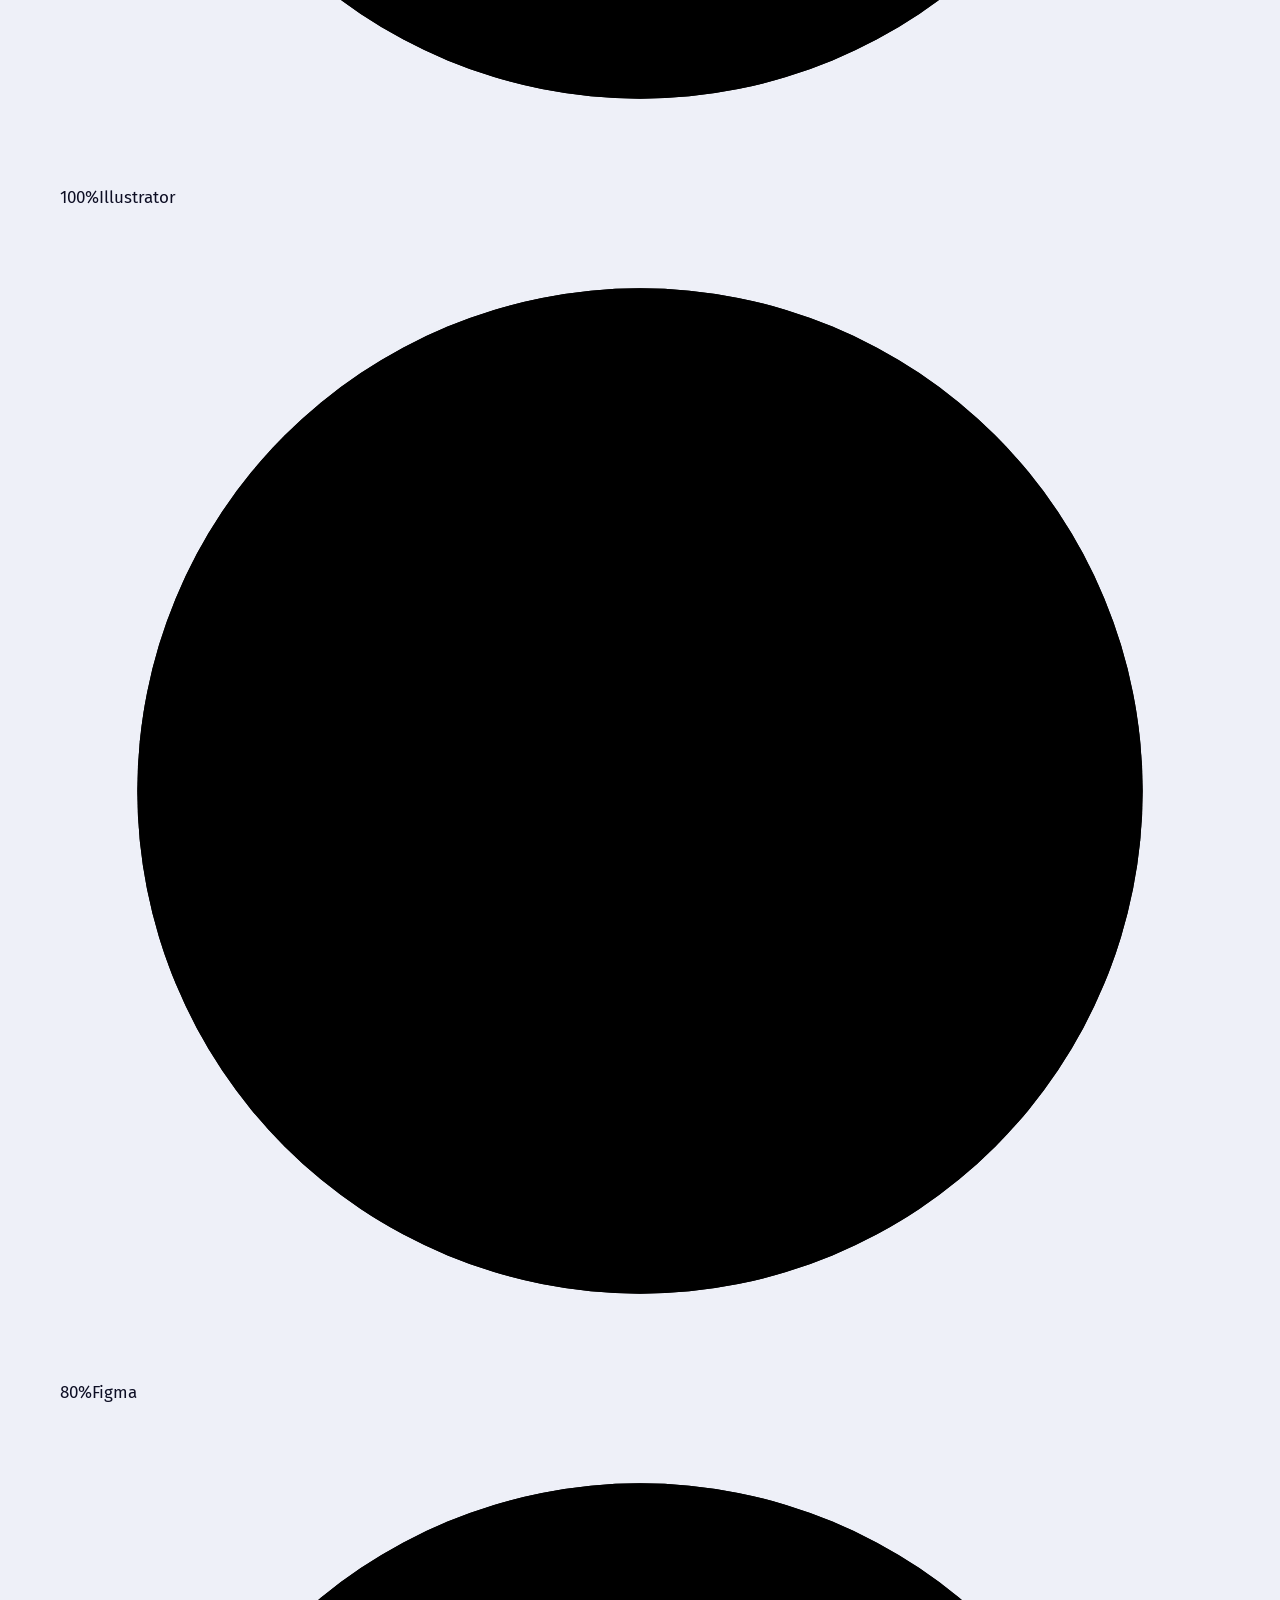
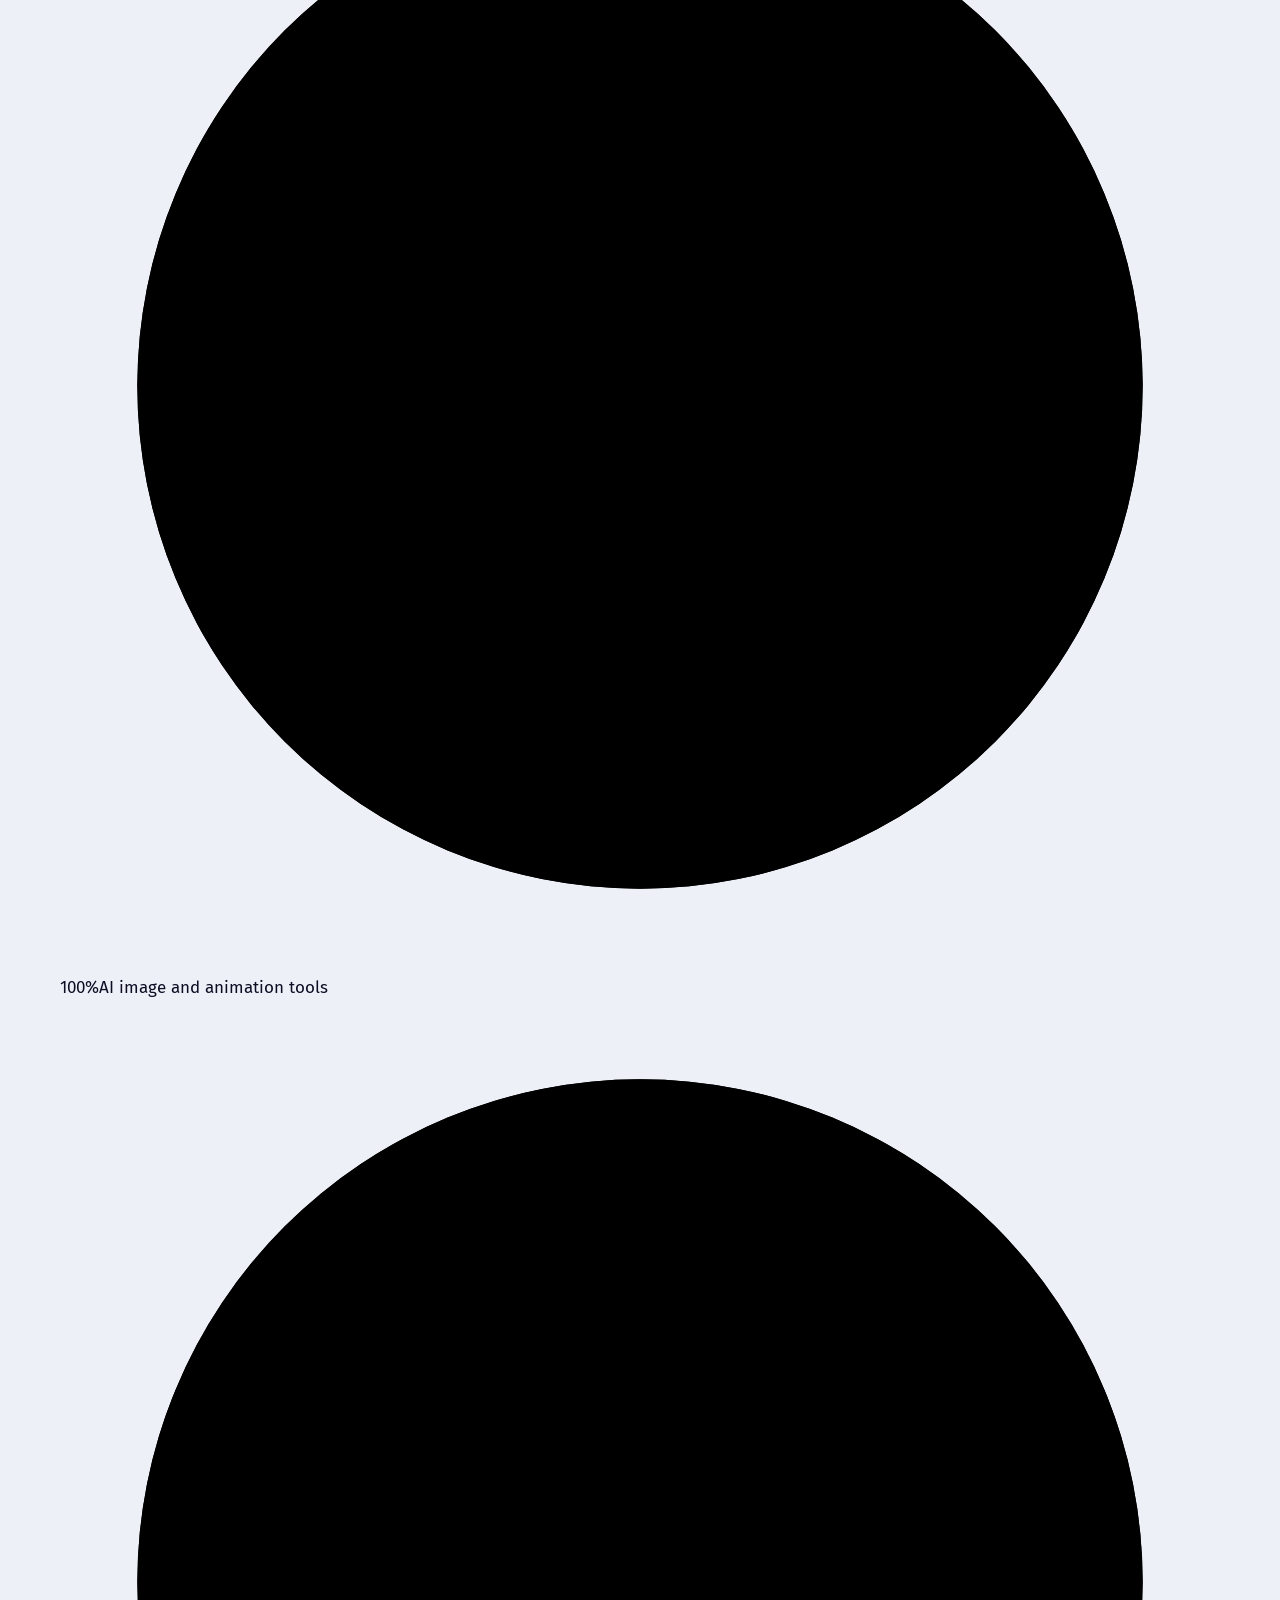
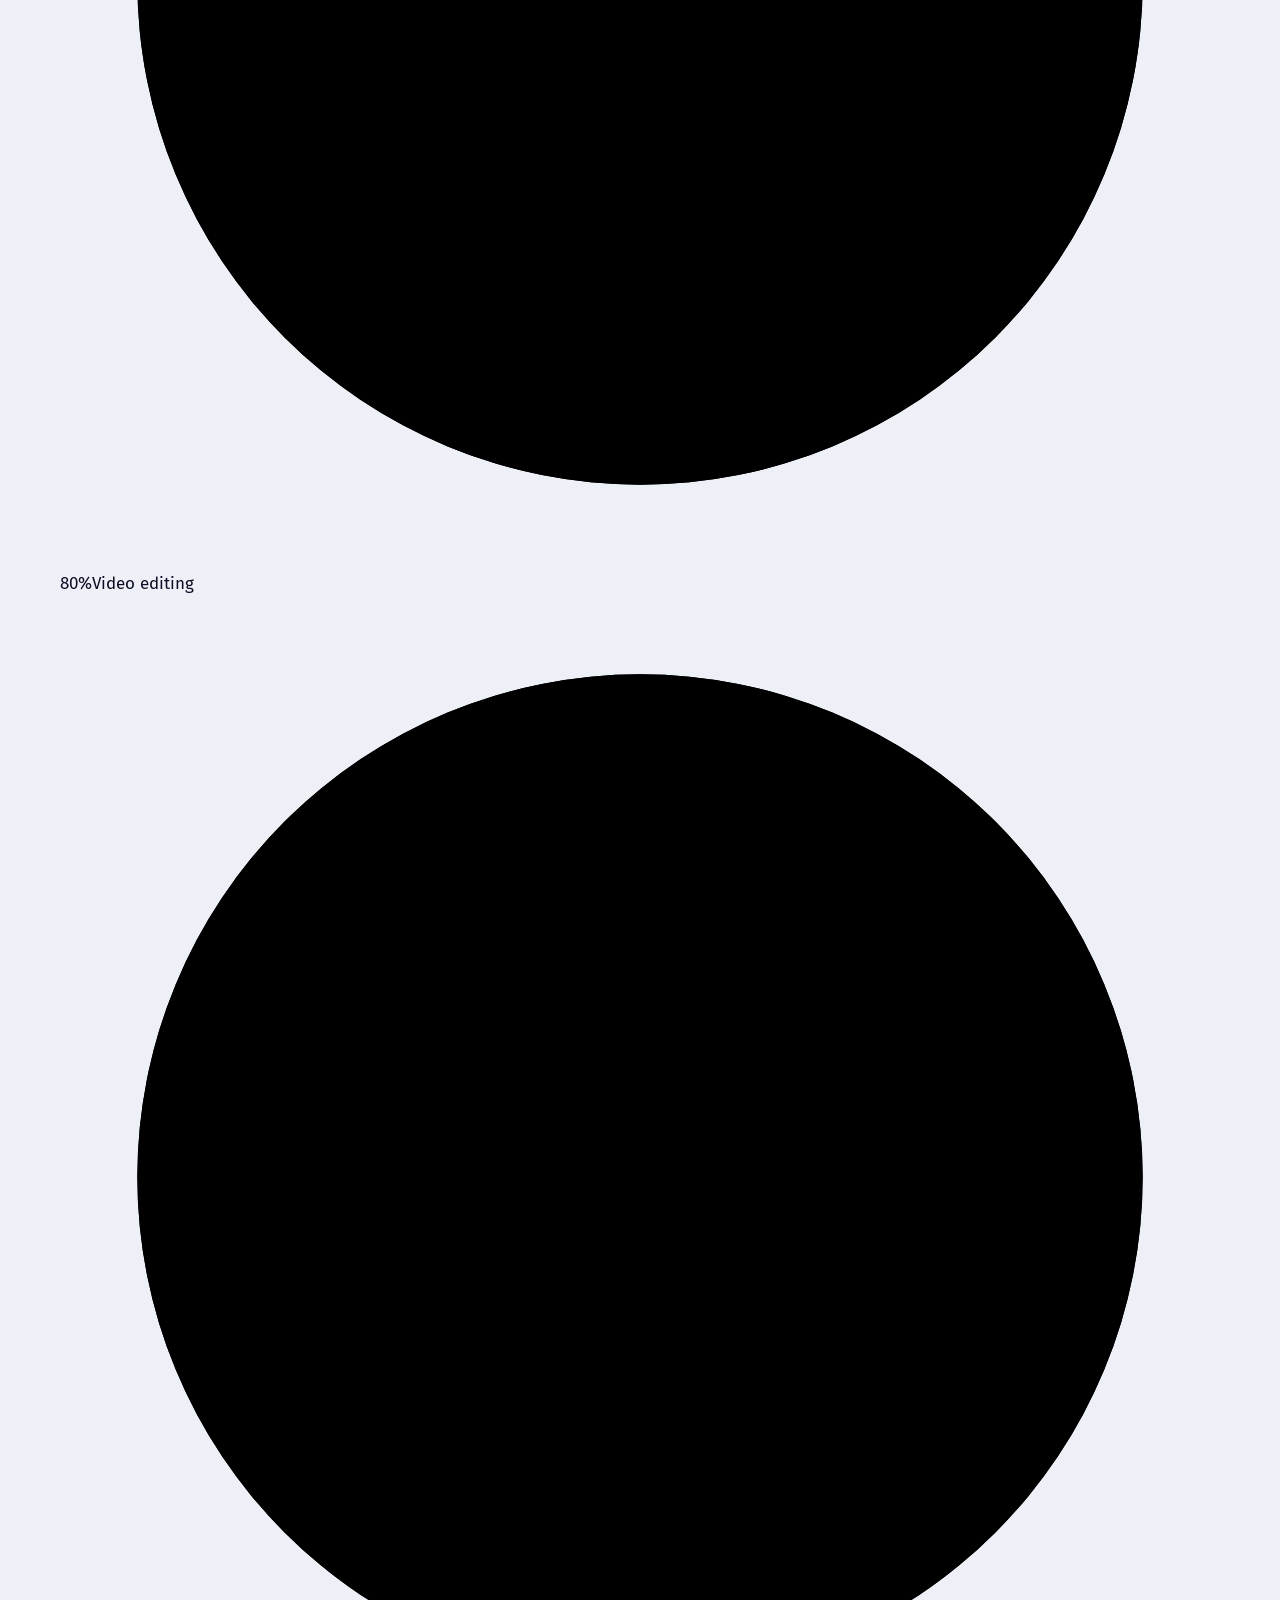
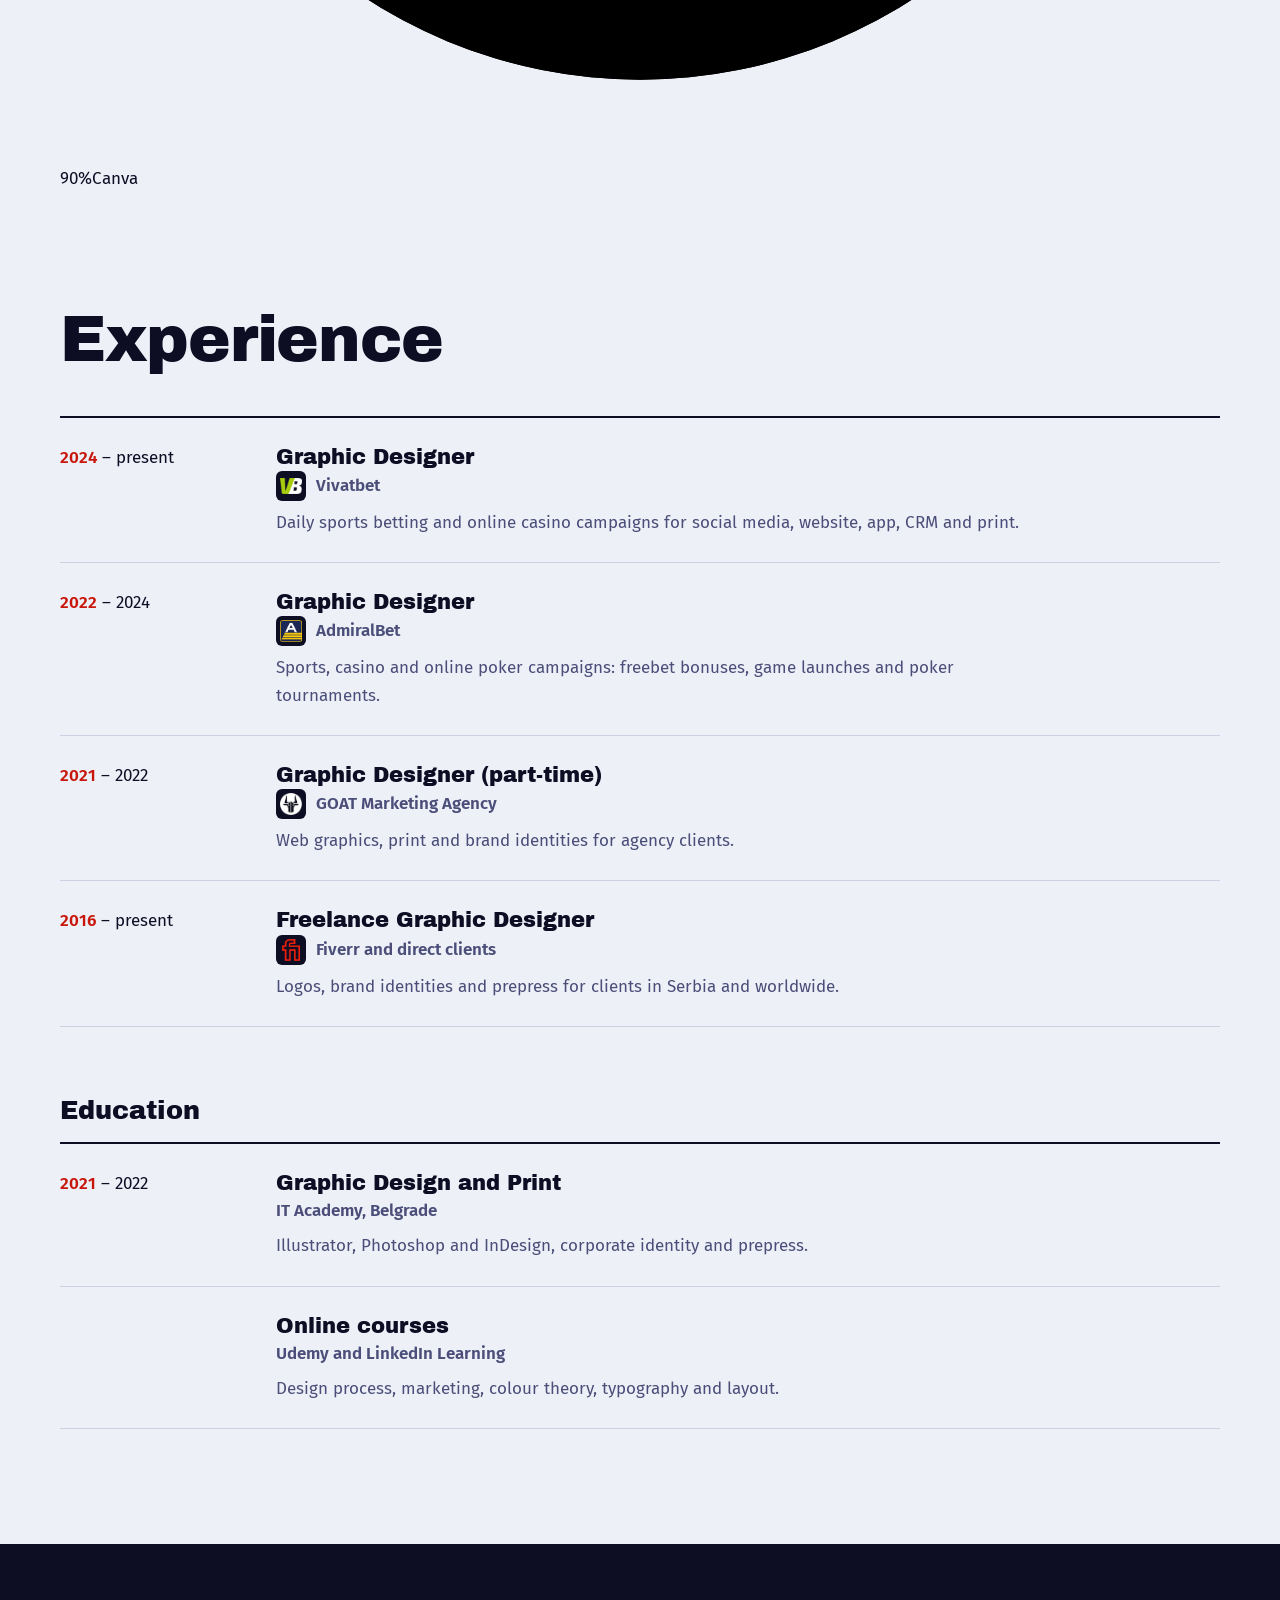
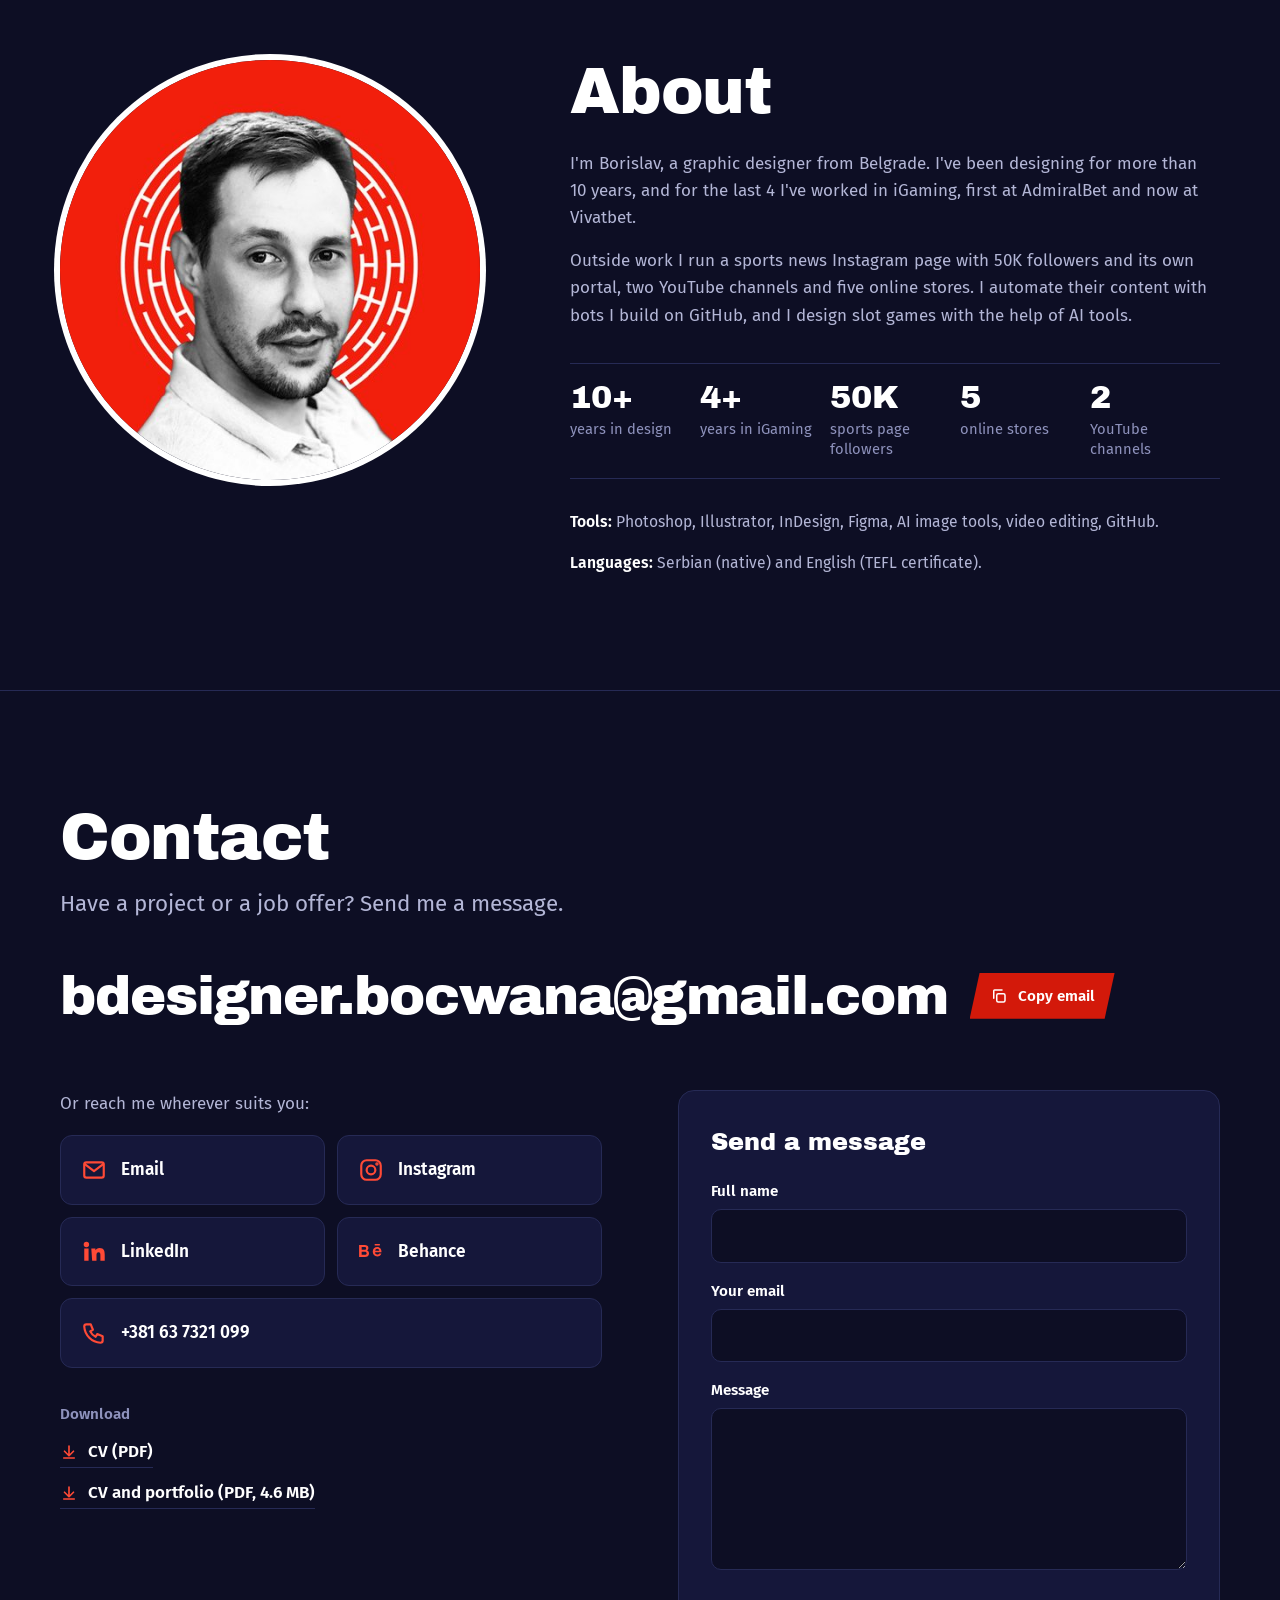
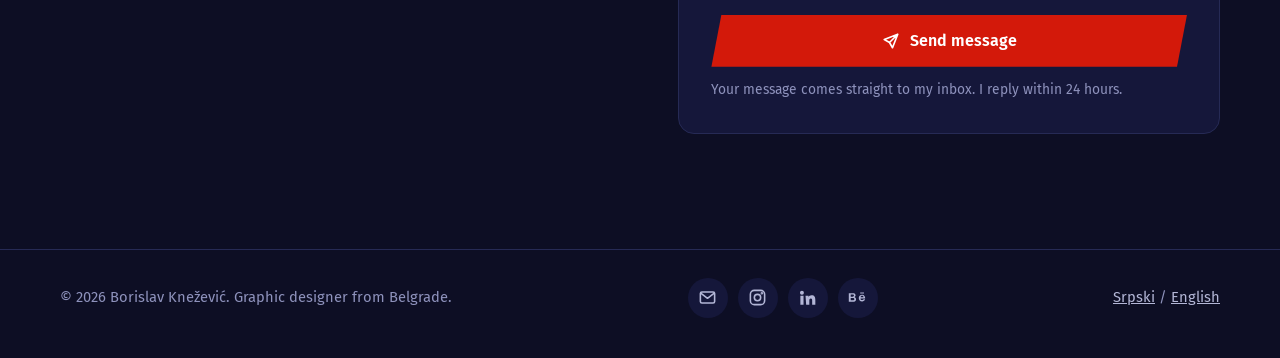
==== commit 34fb3de8: "Add files via upload" ====
--- a/en/index.html
+++ b/en/index.html
@@ -111,6 +111,12 @@
     <ul class="services"><li><h3>Social media design</h3><p>Daily posts, stories and ads for Instagram and Facebook, with odds, scores and players.</p></li><li><h3>Betting and casino campaigns</h3><p>The key visual and every version of it, from Meta ads to website and app banners.</p></li><li><h3>Slot game art</h3><p>Game logos, illustrations, symbols, reel screens and win screens, made with AI tools.</p></li><li><h3>Banners and CRM</h3><p>Banners for websites, apps, emails and affiliates, in dozens of sizes.</p></li><li><h3>Logo and brand identity</h3><p>Logos, letterheads, business cards and brand applications on apparel, ads and screens.</p></li><li><h3>Photo manipulation</h3><p>Player composites with lighting and effects for sports and casino visuals.</p></li><li><h3>Video and motion</h3><p>Short videos, animated banners and GIFs for Reels, Stories and YouTube.</p></li><li><h3>Print</h3><p>Billboards, posters, T-shirts and print-ready files.</p></li></ul>
   </div>
 </section>
+<section class="section tools-sec" aria-labelledby="tools-title" style="padding-top:0">
+  <div class="wrap">
+    <div class="section-head"><div><h2 id="tools-title">Software I use</h2><p class="section-intro">How well I know the tools I work with every day.</p></div></div>
+    <ul class="rings"><li class="ring" data-value="100" style="--v:100"><svg viewBox="0 0 120 120" aria-hidden="true"><circle class="track" cx="60" cy="60" r="52"/><circle class="val" cx="60" cy="60" r="52"/></svg><span class="pct"><span class="num">100</span>%</span><span class="name">Photoshop</span><span class="visually-hidden">: 100%</span></li><li class="ring" data-value="100" style="--v:100"><svg viewBox="0 0 120 120" aria-hidden="true"><circle class="track" cx="60" cy="60" r="52"/><circle class="val" cx="60" cy="60" r="52"/></svg><span class="pct"><span class="num">100</span>%</span><span class="name">Illustrator</span><span class="visually-hidden">: 100%</span></li><li class="ring" data-value="80" style="--v:80"><svg viewBox="0 0 120 120" aria-hidden="true"><circle class="track" cx="60" cy="60" r="52"/><circle class="val" cx="60" cy="60" r="52"/></svg><span class="pct"><span class="num">80</span>%</span><span class="name">Figma</span><span class="visually-hidden">: 80%</span></li><li class="ring" data-value="100" style="--v:100"><svg viewBox="0 0 120 120" aria-hidden="true"><circle class="track" cx="60" cy="60" r="52"/><circle class="val" cx="60" cy="60" r="52"/></svg><span class="pct"><span class="num">100</span>%</span><span class="name">AI image and animation tools</span><span class="visually-hidden">: 100%</span></li><li class="ring" data-value="80" style="--v:80"><svg viewBox="0 0 120 120" aria-hidden="true"><circle class="track" cx="60" cy="60" r="52"/><circle class="val" cx="60" cy="60" r="52"/></svg><span class="pct"><span class="num">80</span>%</span><span class="name">Video editing</span><span class="visually-hidden">: 80%</span></li><li class="ring" data-value="90" style="--v:90"><svg viewBox="0 0 120 120" aria-hidden="true"><circle class="track" cx="60" cy="60" r="52"/><circle class="val" cx="60" cy="60" r="52"/></svg><span class="pct"><span class="num">90</span>%</span><span class="name">Canva</span><span class="visually-hidden">: 90%</span></li></ul>
+  </div>
+</section>
 <section class="section" id="experience" aria-labelledby="exp-title" style="padding-top:0">
   <div class="wrap">
     <div class="section-head"><h2 id="exp-title">Experience</h2></div>
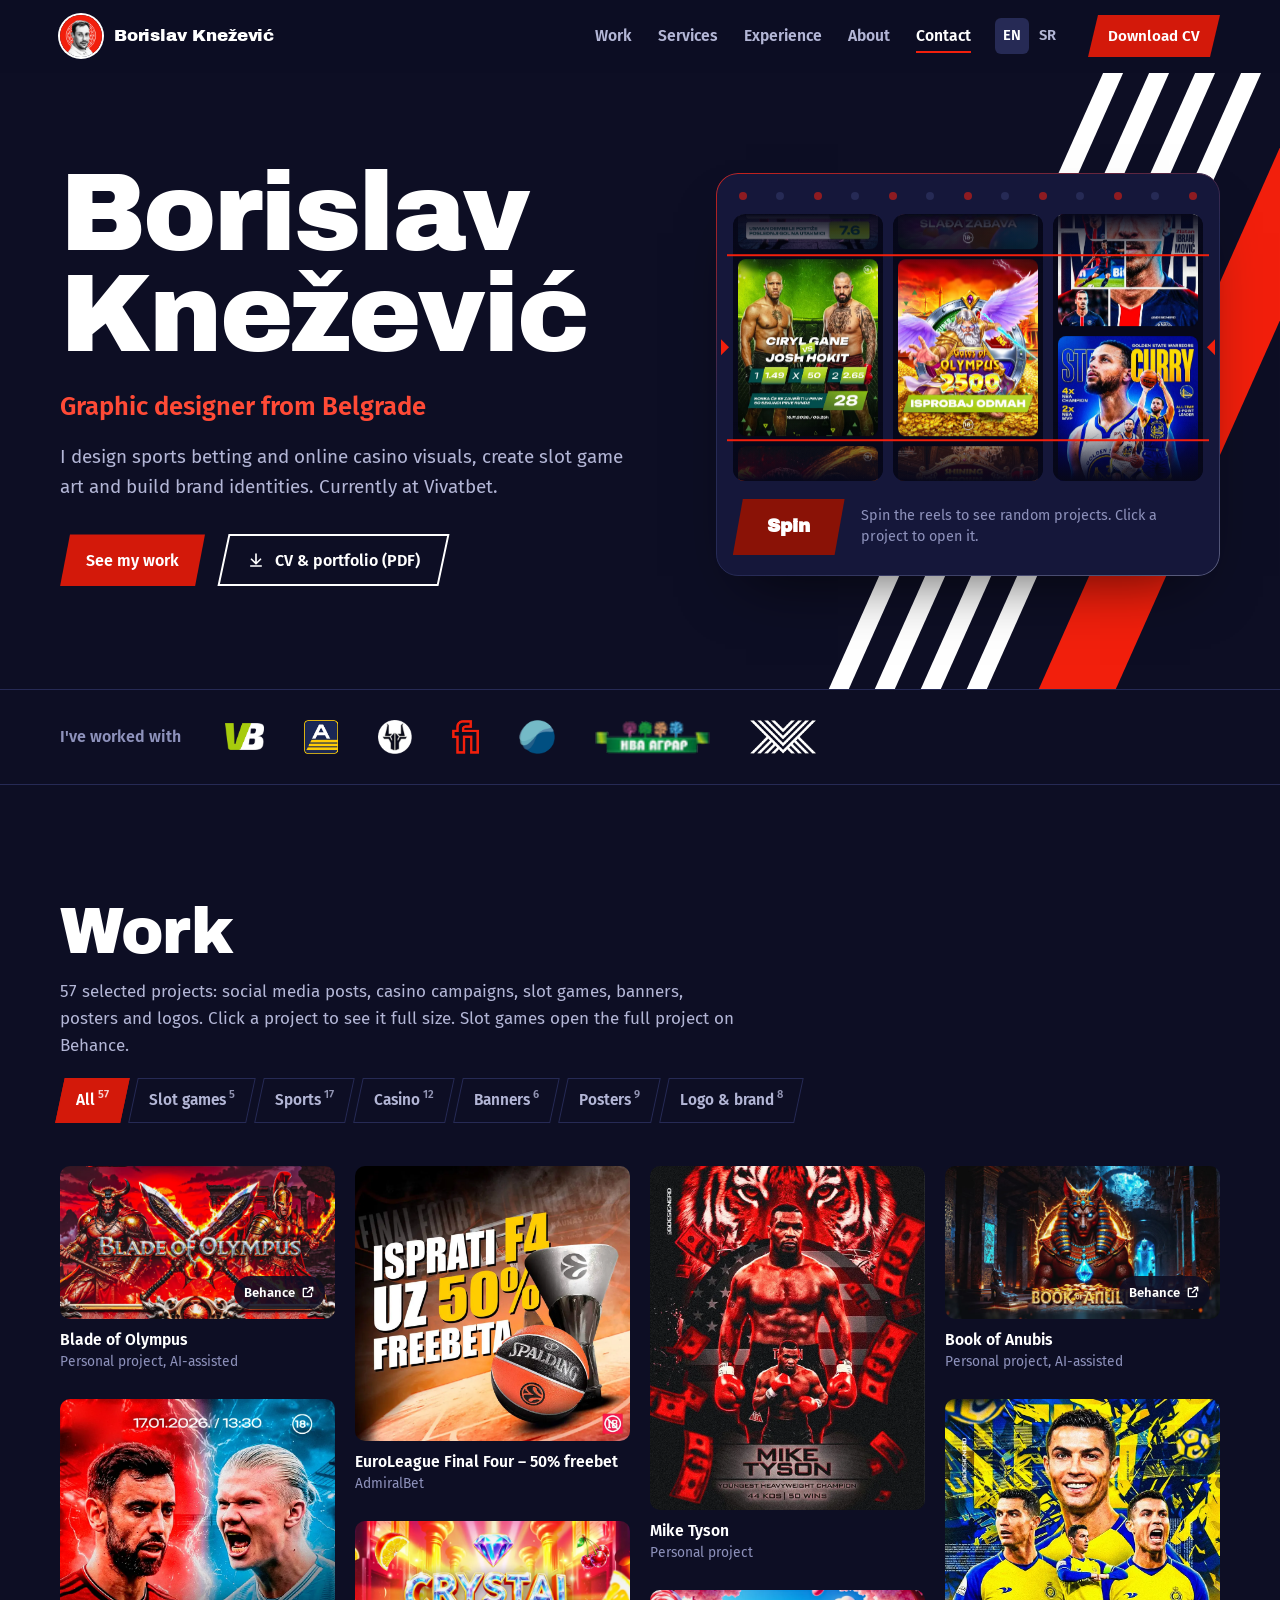
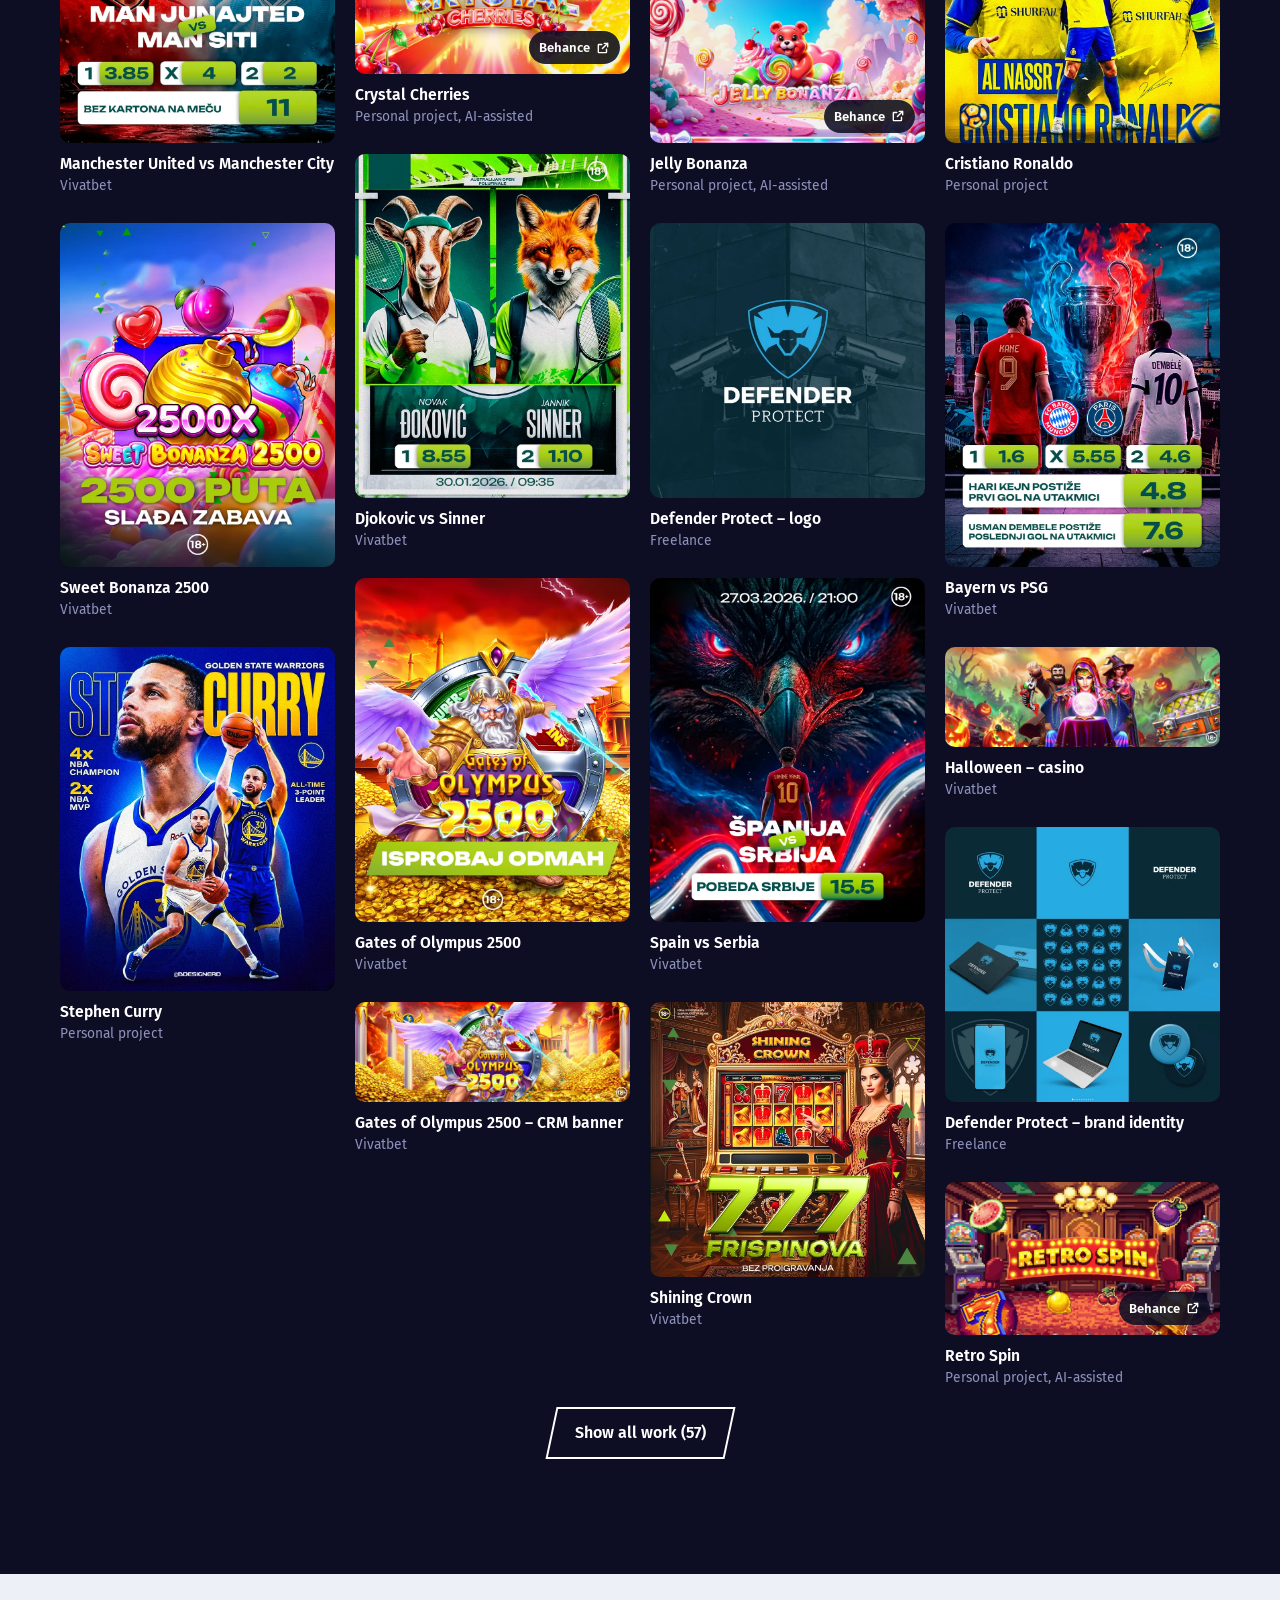
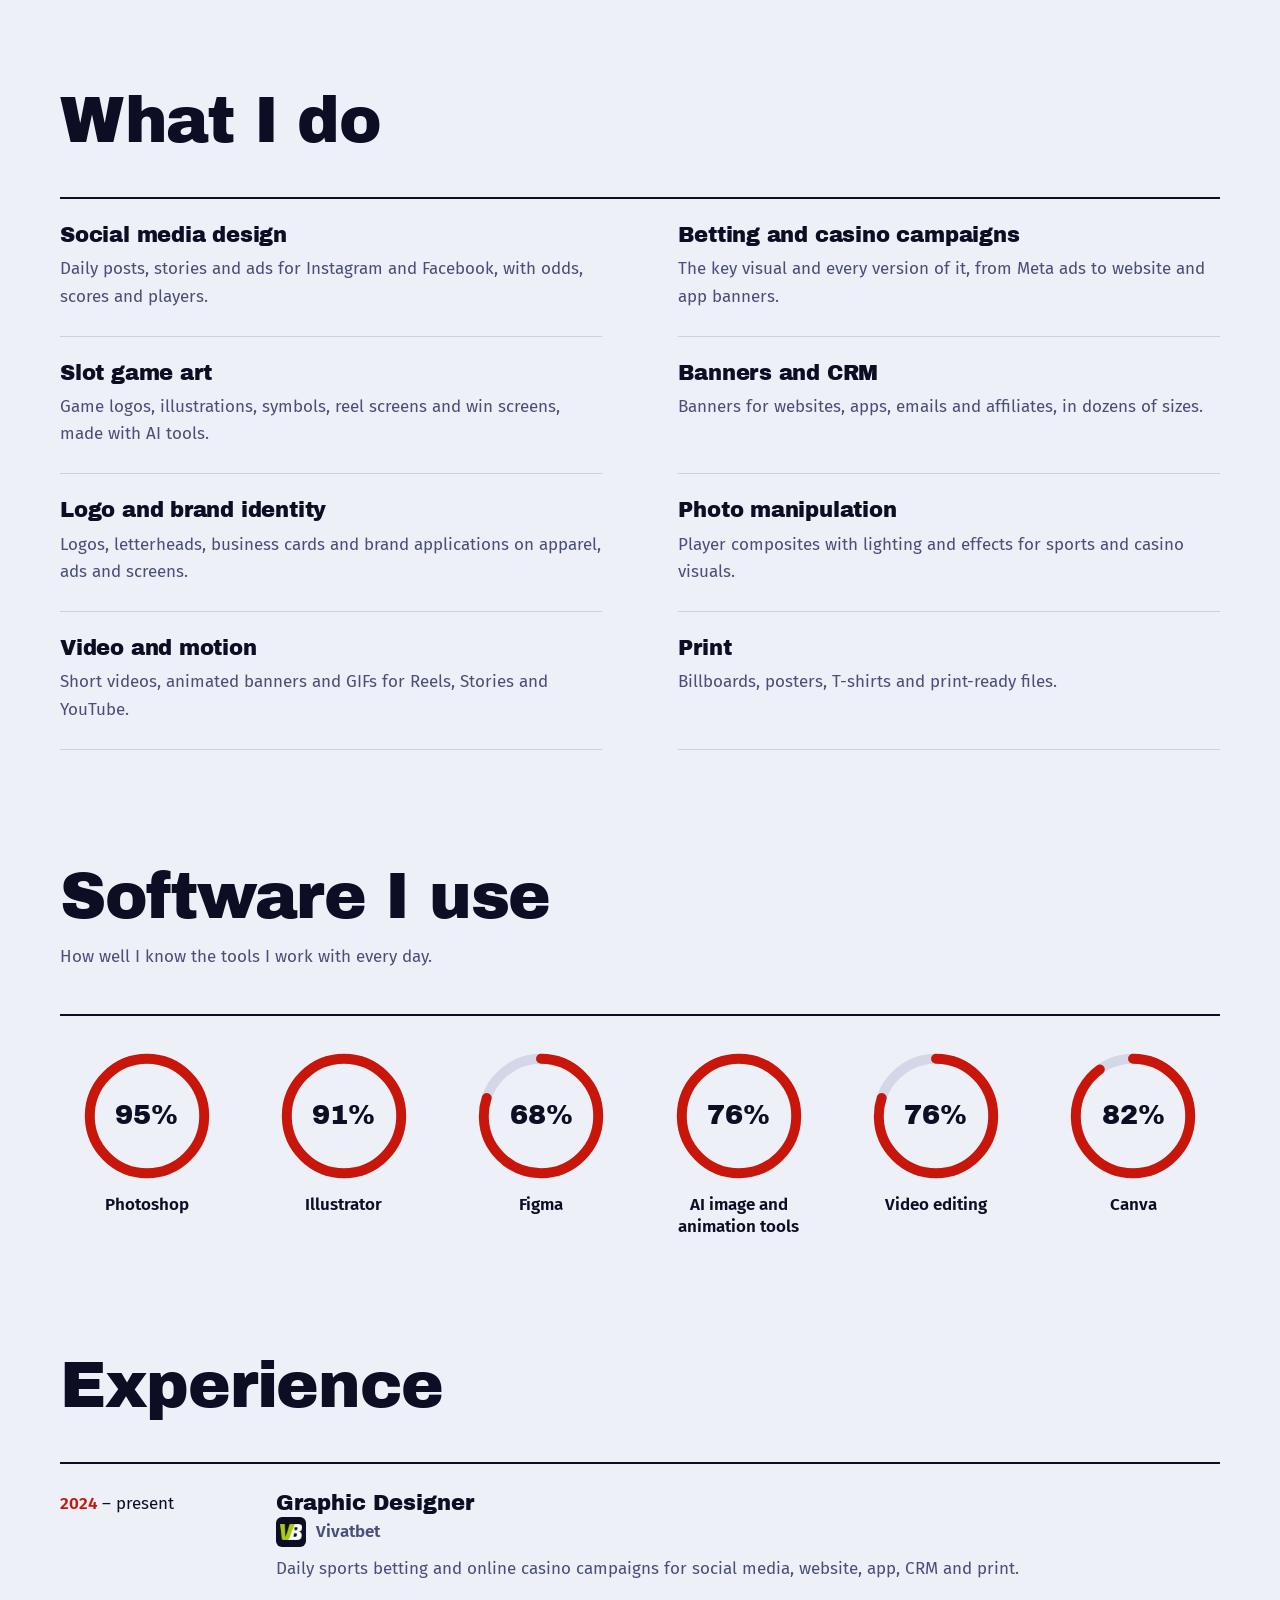
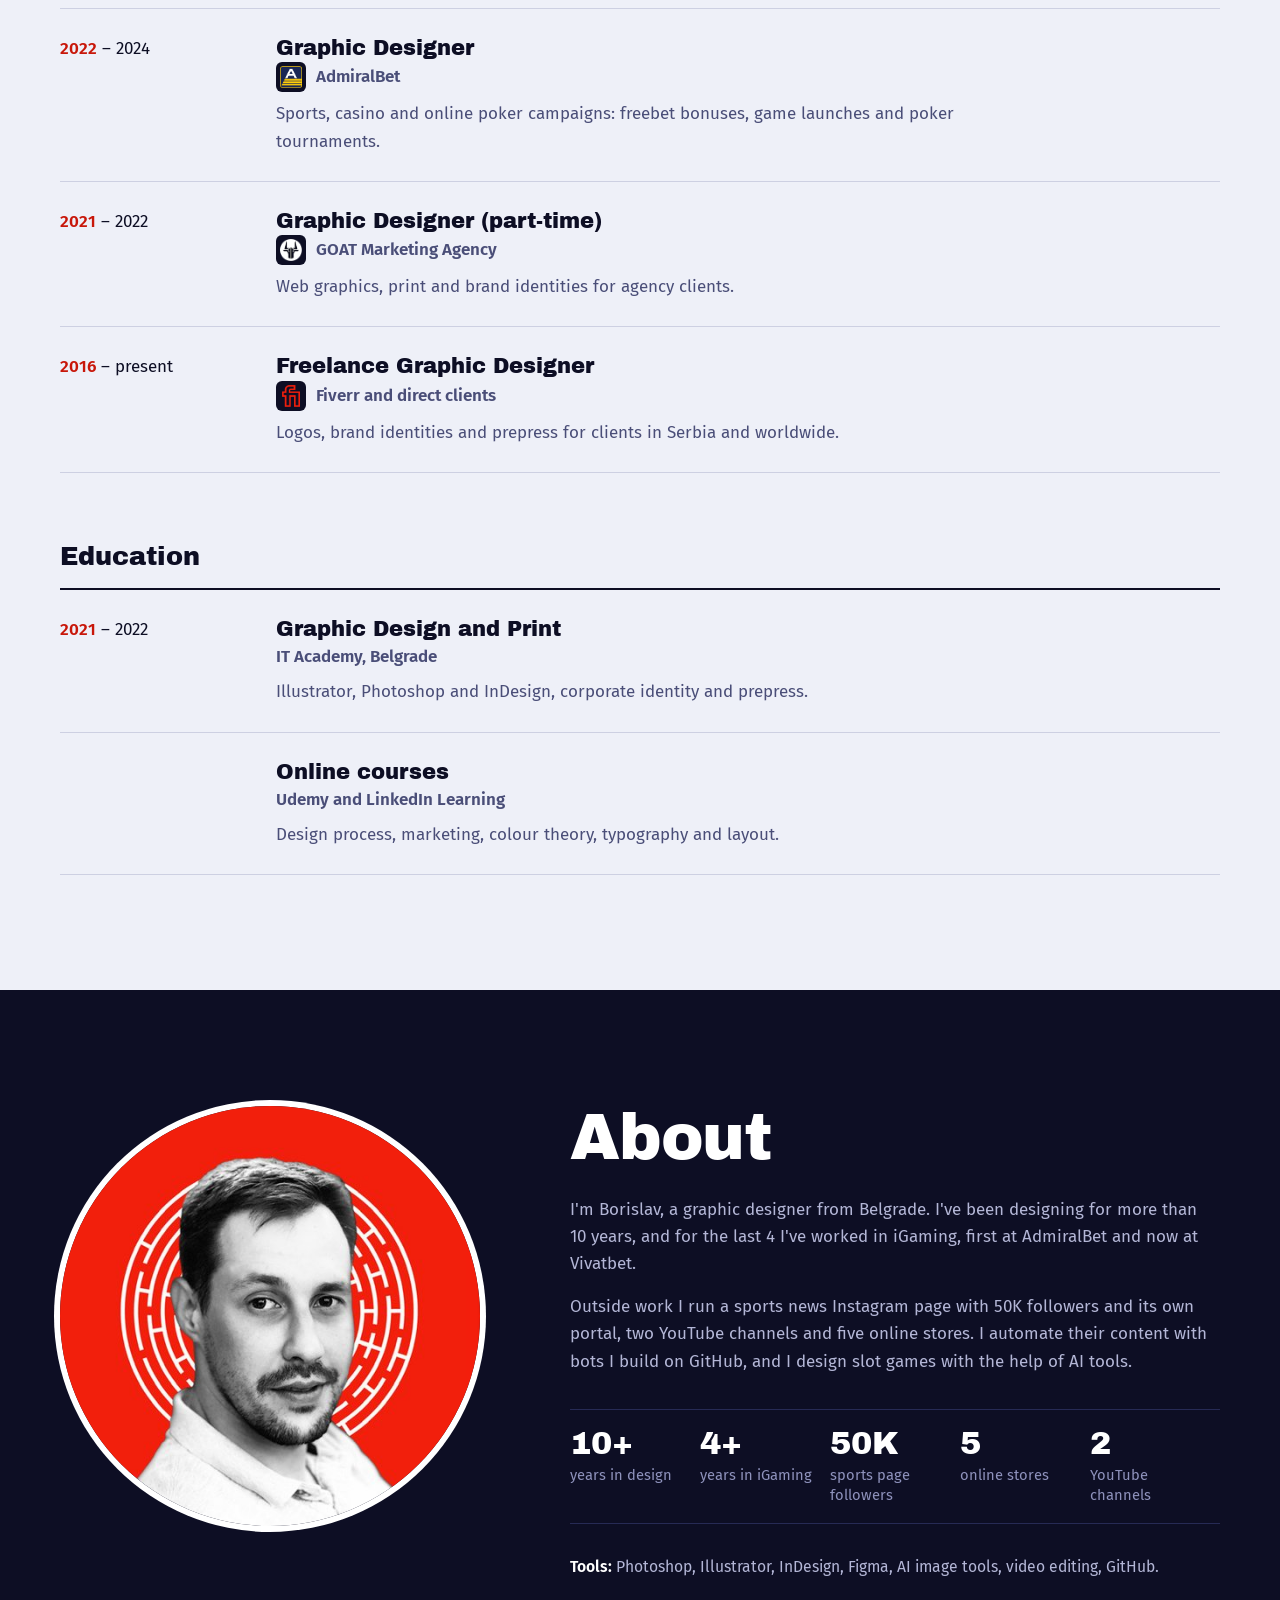
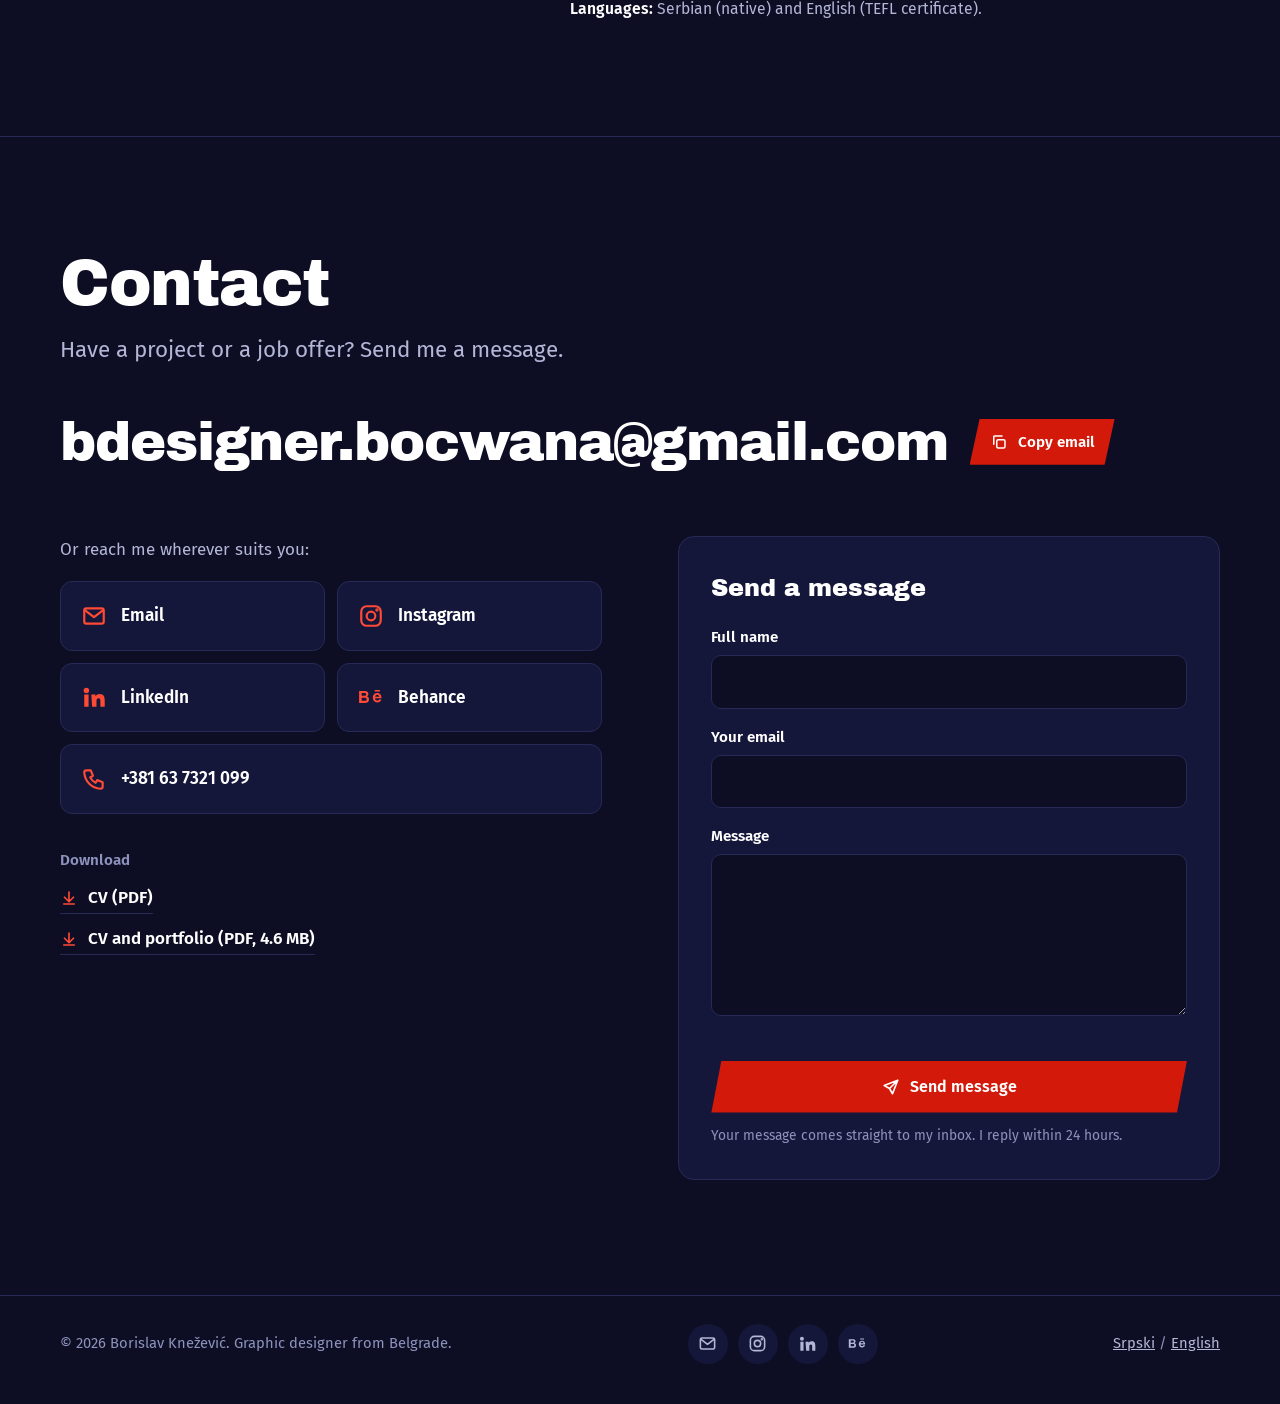
==== commit 9a3243dc: "Add files via upload" ====
--- a/en/index.html
+++ b/en/index.html
@@ -38,7 +38,7 @@
 <link rel="manifest" href="../site.webmanifest">
 <link rel="preload" href="../assets/fonts/archivo-black.woff" as="font" type="font/woff" crossorigin>
 <link rel="preload" href="../assets/fonts/fira-sans-400.woff" as="font" type="font/woff" crossorigin>
-<link rel="stylesheet" href="../assets/css/style.css">
+<link rel="stylesheet" href="../assets/css/style.css?v=20261123">
 <link rel="preconnect" href="https://cdn.jsdelivr.net" crossorigin>
 <script>if(!matchMedia("(prefers-reduced-motion: reduce)").matches){document.documentElement.classList.add("motion");setTimeout(function(){document.documentElement.classList.remove("motion")},3000)}</script>
 <script type="application/ld+json">{"@context":"https://schema.org","@graph":[{"@type":"Person","@id":"https://borislavknezevic.com/#person","name":"Borislav Knežević","alternateName":["Borislav Knezevic","bdesignerd"],"jobTitle":"Graphic Designer","description":"Belgrade-based graphic designer creating sports betting and online casino campaigns, slot game art, social media visuals, banners, posters and logos.","url":"https://borislavknezevic.com/","image":"https://borislavknezevic.com/assets/img/borislav-knezevic.jpg","email":"mailto:bdesigner.bocwana@gmail.com","telephone":"+381637321099","address":{"@type":"PostalAddress","addressLocality":"Belgrade","addressCountry":"RS"},"worksFor":{"@type":"Organization","name":"Vivatbet"},"alumniOf":{"@type":"EducationalOrganization","name":"IT Academy"},"knowsAbout":["graphic design","iGaming design","slot game art","social media design","logo design","brand identity","photo manipulation","video editing"],"knowsLanguage":["sr","en"],"sameAs":["https://www.behance.net/bdesignerd93","https://www.instagram.com/bdesignerd","https://www.linkedin.com/in/borislav-knezevic"]},{"@type":"WebSite","@id":"https://borislavknezevic.com/#website","url":"https://borislavknezevic.com/","name":"Borislav Knežević","inLanguage":["sr-Latn","en"],"publisher":{"@id":"https://borislavknezevic.com/#person"}},{"@type":"ProfilePage","@id":"https://borislavknezevic.com/en/#page","url":"https://borislavknezevic.com/en/","name":"Borislav Knežević – Graphic Designer in Belgrade | iGaming, Sports & Slot Game Art","description":"Belgrade-based graphic designer creating sports betting and online casino campaigns, slot game art, social media visuals, banners, posters and logos.","inLanguage":"en","isPartOf":{"@id":"https://borislavknezevic.com/#website"},"mainEntity":{"@id":"https://borislavknezevic.com/#person"},"dateModified":"2026-11-18","primaryImageOfPage":{"@type":"ImageObject","url":"https://borislavknezevic.com/assets/img/og-en.jpg","width":1200,"height":630}},{"@type":"ImageGallery","@id":"https://borislavknezevic.com/en/#work","name":"Work by Borislav Knežević","url":"https://borislavknezevic.com/en/#work","author":{"@id":"https://borislavknezevic.com/#person"},"image":[{"@type":"ImageObject","contentUrl":"https://borislavknezevic.com/assets/img/work/blade-of-olympus-slot-game.webp","name":"Blade of Olympus","description":"Slot game art: Blade of Olympus (Personal project, AI-assisted)","width":1320,"height":733,"creator":{"@type":"Person","name":"Borislav Knežević"},"creditText":"Borislav Knežević","copyrightNotice":"© Borislav Knežević"},{"@type":"ImageObject","contentUrl":"https://borislavknezevic.com/assets/img/work/manchester-united-vs-manchester-city-post.webp","name":"Manchester United vs Manchester City","description":"Sports social media post: Manchester United vs Manchester City (Vivatbet)","width":820,"height":1025,"creator":{"@type":"Person","name":"Borislav Knežević"},"creditText":"Borislav Knežević","copyrightNotice":"© Borislav Knežević"},{"@type":"ImageObject","contentUrl":"https://borislavknezevic.com/assets/img/work/sweet-bonanza-2500-casino-campaign.webp","name":"Sweet Bonanza 2500","description":"Online casino campaign visual: Sweet Bonanza 2500 (Vivatbet)","width":820,"height":1025,"creator":{"@type":"Person","name":"Borislav Knežević"},"creditText":"Borislav Knežević","copyrightNotice":"© Borislav Knežević"},{"@type":"ImageObject","contentUrl":"https://borislavknezevic.com/assets/img/work/stephen-curry-poster.webp","name":"Stephen Curry","description":"Sports poster: Stephen Curry (Personal project)","width":820,"height":1025,"creator":{"@type":"Person","name":"Borislav Knežević"},"creditText":"Borislav Knežević","copyrightNotice":"© Borislav Knežević"},{"@type":"ImageObject","contentUrl":"https://borislavknezevic.com/assets/img/work/euroleague-final-four-freebet-banner.webp","name":"EuroLeague Final Four – 50% freebet","description":"Sports social media post: EuroLeague Final Four – 50% freebet (AdmiralBet)","width":960,"height":960,"creator":{"@type":"Person","name":"Borislav Knežević"},"creditText":"Borislav Knežević","copyrightNotice":"© Borislav Knežević"},{"@type":"ImageObject","contentUrl":"https://borislavknezevic.com/assets/img/work/crystal-cherries-slot-game.webp","name":"Crystal Cherries","description":"Slot game art: Crystal Cherries (Personal project, AI-assisted)","width":1320,"height":733,"creator":{"@type":"Person","name":"Borislav Knežević"},"creditText":"Borislav Knežević","copyrightNotice":"© Borislav Knežević"},{"@type":"ImageObject","contentUrl":"https://borislavknezevic.com/assets/img/work/djokovic-vs-sinner-tennis-post.webp","name":"Djokovic vs Sinner","description":"Sports social media post: Djokovic vs Sinner (Vivatbet)","width":820,"height":1025,"creator":{"@type":"Person","name":"Borislav Knežević"},"creditText":"Borislav Knežević","copyrightNotice":"© Borislav Knežević"},{"@type":"ImageObject","contentUrl":"https://borislavknezevic.com/assets/img/work/gates-of-olympus-2500-casino-campaign.webp","name":"Gates of Olympus 2500","description":"Online casino campaign visual: Gates of Olympus 2500 (Vivatbet)","width":820,"height":1025,"creator":{"@type":"Person","name":"Borislav Knežević"},"creditText":"Borislav Knežević","copyrightNotice":"© Borislav Knežević"},{"@type":"ImageObject","contentUrl":"https://borislavknezevic.com/assets/img/work/gates-of-olympus-crm-banner.webp","name":"Gates of Olympus 2500 – CRM banner","description":"Website and CRM banner: Gates of Olympus 2500 – CRM banner (Vivatbet)","width":1320,"height":481,"creator":{"@type":"Person","name":"Borislav Knežević"},"creditText":"Borislav Knežević","copyrightNotice":"© Borislav Knežević"},{"@type":"ImageObject","contentUrl":"https://borislavknezevic.com/assets/img/work/mike-tyson-poster.webp","name":"Mike Tyson","description":"Sports poster: Mike Tyson (Personal project)","width":820,"height":1025,"creator":{"@type":"Person","name":"Borislav Knežević"},"creditText":"Borislav Knežević","copyrightNotice":"© Borislav Knežević"},{"@type":"ImageObject","contentUrl":"https://borislavknezevic.com/assets/img/work/jelly-bonanza-slot-game.webp","name":"Jelly Bonanza","description":"Slot game art: Jelly Bonanza (Personal project, AI-assisted)","width":1320,"height":733,"creator":{"@type":"Person","name":"Borislav Knežević"},"creditText":"Borislav Knežević","copyrightNotice":"© Borislav Knežević"},{"@type":"ImageObject","contentUrl":"https://borislavknezevic.com/assets/img/work/defender-protect-logo.webp","name":"Defender Protect – logo","description":"Logo and brand identity: Defender Protect – logo (Freelance)","width":960,"height":960,"creator":{"@type":"Person","name":"Borislav Knežević"},"creditText":"Borislav Knežević","copyrightNotice":"© Borislav Knežević"},{"@type":"ImageObject","contentUrl":"https://borislavknezevic.com/assets/img/work/spain-vs-serbia-football-post.webp","name":"Spain vs Serbia","description":"Sports social media post: Spain vs Serbia (Vivatbet)","width":820,"height":1025,"creator":{"@type":"Person","name":"Borislav Knežević"},"creditText":"Borislav Knežević","copyrightNotice":"© Borislav Knežević"},{"@type":"ImageObject","contentUrl":"https://borislavknezevic.com/assets/img/work/shining-crown-slot-ad.webp","name":"Shining Crown","description":"Online casino campaign visual: Shining Crown (Vivatbet)","width":960,"height":960,"creator":{"@type":"Person","name":"Borislav Knežević"},"creditText":"Borislav Knežević","copyrightNotice":"© Borislav Knežević"},{"@type":"ImageObject","contentUrl":"https://borislavknezevic.com/assets/img/work/book-of-anubis-slot-game.webp","name":"Book of Anubis","description":"Slot game art: Book of Anubis (Personal project, AI-assisted)","width":1320,"height":733,"creator":{"@type":"Person","name":"Borislav Knežević"},"creditText":"Borislav Knežević","copyrightNotice":"© Borislav Knežević"},{"@type":"ImageObject","contentUrl":"https://borislavknezevic.com/assets/img/work/cristiano-ronaldo-poster.webp","name":"Cristiano Ronaldo","description":"Sports poster: Cristiano Ronaldo (Personal project)","width":820,"height":1025,"creator":{"@type":"Person","name":"Borislav Knežević"},"creditText":"Borislav Knežević","copyrightNotice":"© Borislav Knežević"},{"@type":"ImageObject","contentUrl":"https://borislavknezevic.com/assets/img/work/bayern-vs-psg-champions-league-post.webp","name":"Bayern vs PSG","description":"Sports social media post: Bayern vs PSG (Vivatbet)","width":820,"height":1025,"creator":{"@type":"Person","name":"Borislav Knežević"},"creditText":"Borislav Knežević","copyrightNotice":"© Borislav Knežević"},{"@type":"ImageObject","contentUrl":"https://borislavknezevic.com/assets/img/work/halloween-casino-banner.webp","name":"Halloween – casino","description":"Website and CRM banner: Halloween – casino (Vivatbet)","width":1320,"height":481,"creator":{"@type":"Person","name":"Borislav Knežević"},"creditText":"Borislav Knežević","copyrightNotice":"© Borislav Knežević"},{"@type":"ImageObject","contentUrl":"https://borislavknezevic.com/assets/img/work/defender-protect-brand-identity.webp","name":"Defender Protect – brand identity","description":"Logo and brand identity: Defender Protect – brand identity (Freelance)","width":960,"height":958,"creator":{"@type":"Person","name":"Borislav Knežević"},"creditText":"Borislav Knežević","copyrightNotice":"© Borislav Knežević"},{"@type":"ImageObject","contentUrl":"https://borislavknezevic.com/assets/img/work/retro-spin-slot-game.webp","name":"Retro Spin","description":"Slot game art: Retro Spin (Personal project, AI-assisted)","width":1320,"height":733,"creator":{"@type":"Person","name":"Borislav Knežević"},"creditText":"Borislav Knežević","copyrightNotice":"© Borislav Knežević"},{"@type":"ImageObject","contentUrl":"https://borislavknezevic.com/assets/img/work/chelsea-vs-manchester-united-post.webp","name":"Chelsea vs Manchester United","description":"Sports social media post: Chelsea vs Manchester United (Vivatbet)","width":820,"height":1025,"creator":{"@type":"Person","name":"Borislav Knežević"},"creditText":"Borislav Knežević","copyrightNotice":"© Borislav Knežević"},{"@type":"ImageObject","contentUrl":"https://borislavknezevic.com/assets/img/work/pot-of-gold-free-spins-ad.webp","name":"Pot of gold – free spins","description":"Online casino campaign visual: Pot of gold – free spins (Vivatbet)","width":960,"height":960,"creator":{"@type":"Person","name":"Borislav Knežević"},"creditText":"Borislav Knežević","copyrightNotice":"© Borislav Knežević"},{"@type":"ImageObject","contentUrl":"https://borislavknezevic.com/assets/img/work/kobe-bryant-poster.webp","name":"Kobe Bryant","description":"Sports poster: Kobe Bryant (Personal project)","width":820,"height":1025,"creator":{"@type":"Person","name":"Borislav Knežević"},"creditText":"Borislav Knežević","copyrightNotice":"© Borislav Knežević"},{"@type":"ImageObject","contentUrl":"https://borislavknezevic.com/assets/img/work/phoenix-star-exclusive-game-banner.webp","name":"Phoenix Star – exclusive game","description":"Online casino campaign visual: Phoenix Star – exclusive game (AdmiralBet)","width":1200,"height":800,"creator":{"@type":"Person","name":"Borislav Knežević"},"creditText":"Borislav Knežević","copyrightNotice":"© Borislav Knežević"},{"@type":"ImageObject","contentUrl":"https://borislavknezevic.com/assets/img/work/ac-milan-vs-inter-derby-post.webp","name":"AC Milan vs Inter","description":"Sports social media post: AC Milan vs Inter (Vivatbet)","width":820,"height":1025,"creator":{"@type":"Person","name":"Borislav Knežević"},"creditText":"Borislav Knežević","copyrightNotice":"© Borislav Knežević"},{"@type":"ImageObject","contentUrl":"https://borislavknezevic.com/assets/img/work/athena-free-spins-ad.webp","name":"Athena – 550 free spins","description":"Online casino campaign visual: Athena – 550 free spins (Vivatbet)","width":960,"height":960,"creator":{"@type":"Person","name":"Borislav Knežević"},"creditText":"Borislav Knežević","copyrightNotice":"© Borislav Knežević"},{"@type":"ImageObject","contentUrl":"https://borislavknezevic.com/assets/img/work/halloween-sports-banner.webp","name":"Halloween – sports","description":"Website and CRM banner: Halloween – sports (Vivatbet)","width":1320,"height":481,"creator":{"@type":"Person","name":"Borislav Knežević"},"creditText":"Borislav Knežević","copyrightNotice":"© Borislav Knežević"},{"@type":"ImageObject","contentUrl":"https://borislavknezevic.com/assets/img/work/erling-haaland-poster.webp","name":"Erling Haaland","description":"Sports poster: Erling Haaland (Personal project)","width":820,"height":1018,"creator":{"@type":"Person","name":"Borislav Knežević"},"creditText":"Borislav Knežević","copyrightNotice":"© Borislav Knežević"},{"@type":"ImageObject","contentUrl":"https://borislavknezevic.com/assets/img/work/serpenti-shareholders-logo.webp","name":"Serpenti Shareholders – logo","description":"Logo and brand identity: Serpenti Shareholders – logo (Freelance)","width":960,"height":962,"creator":{"@type":"Person","name":"Borislav Knežević"},"creditText":"Borislav Knežević","copyrightNotice":"© Borislav Knežević"},{"@type":"ImageObject","contentUrl":"https://borislavknezevic.com/assets/img/work/ufc-gane-vs-hokit-post.webp","name":"UFC: Gane vs Hokit","description":"Sports social media post: UFC: Gane vs Hokit (Vivatbet)","width":820,"height":1025,"creator":{"@type":"Person","name":"Borislav Knežević"},"creditText":"Borislav Knežević","copyrightNotice":"© Borislav Knežević"},{"@type":"ImageObject","contentUrl":"https://borislavknezevic.com/assets/img/work/pirate-gold-deluxe-free-spins.webp","name":"Pirate Gold Deluxe – 50 free spins","description":"Online casino campaign visual: Pirate Gold Deluxe – 50 free spins (Vivatbet)","width":820,"height":892,"creator":{"@type":"Person","name":"Borislav Knežević"},"creditText":"Borislav Knežević","copyrightNotice":"© Borislav Knežević"},{"@type":"ImageObject","contentUrl":"https://borislavknezevic.com/assets/img/work/champions-league-freebet-banner.webp","name":"Champions League – 100% freebet","description":"Sports social media post: Champions League – 100% freebet (AdmiralBet)","width":1200,"height":800,"creator":{"@type":"Person","name":"Borislav Knežević"},"creditText":"Borislav Knežević","copyrightNotice":"© Borislav Knežević"},{"@type":"ImageObject","contentUrl":"https://borislavknezevic.com/assets/img/work/zlatan-ibrahimovic-poster.webp","name":"Zlatan Ibrahimović","description":"Sports poster: Zlatan Ibrahimović (Personal project)","width":820,"height":1025,"creator":{"@type":"Person","name":"Borislav Knežević"},"creditText":"Borislav Knežević","copyrightNotice":"© Borislav Knežević"},{"@type":"ImageObject","contentUrl":"https://borislavknezevic.com/assets/img/work/super-cup-psg-vs-aston-villa-banner.webp","name":"Super Cup: PSG or Villa?","description":"Website and CRM banner: Super Cup: PSG or Villa? (Vivatbet)","width":1320,"height":481,"creator":{"@type":"Person","name":"Borislav Knežević"},"creditText":"Borislav Knežević","copyrightNotice":"© Borislav Knežević"},{"@type":"ImageObject","contentUrl":"https://borislavknezevic.com/assets/img/work/serpenti-shareholders-brand-identity.webp","name":"Serpenti Shareholders – brand identity","description":"Logo and brand identity: Serpenti Shareholders – brand identity (Freelance)","width":960,"height":959,"creator":{"@type":"Person","name":"Borislav Knežević"},"creditText":"Borislav Knežević","copyrightNotice":"© Borislav Knežević"},{"@type":"ImageObject","contentUrl":"https://borislavknezevic.com/assets/img/work/motogp-race-post.webp","name":"MotoGP race","description":"Sports social media post: MotoGP race (Vivatbet)","width":820,"height":1025,"creator":{"@type":"Person","name":"Borislav Knežević"},"creditText":"Borislav Knežević","copyrightNotice":"© Borislav Knežević"},{"@type":"ImageObject","contentUrl":"https://borislavknezevic.com/assets/img/work/spin-like-a-queen-casino-tournament.webp","name":"Spin Like a Queen tournament","description":"Online casino campaign visual: Spin Like a Queen tournament (Vivatbet)","width":960,"height":1008,"creator":{"@type":"Person","name":"Borislav Knežević"},"creditText":"Borislav Knežević","copyrightNotice":"© Borislav Knežević"},{"@type":"ImageObject","contentUrl":"https://borislavknezevic.com/assets/img/work/allen-iverson-poster.webp","name":"Allen Iverson","description":"Sports poster: Allen Iverson (Personal project)","width":820,"height":1025,"creator":{"@type":"Person","name":"Borislav Knežević"},"creditText":"Borislav Knežević","copyrightNotice":"© Borislav Knežević"},{"@type":"ImageObject","contentUrl":"https://borislavknezevic.com/assets/img/work/manic-potions-game-of-the-week-banner.webp","name":"Manic Potions – game of the week","description":"Online casino campaign visual: Manic Potions – game of the week (AdmiralBet)","width":1200,"height":800,"creator":{"@type":"Person","name":"Borislav Knežević"},"creditText":"Borislav Knežević","copyrightNotice":"© Borislav Knežević"},{"@type":"ImageObject","contentUrl":"https://borislavknezevic.com/assets/img/work/real-madrid-matchday-post.webp","name":"Real Madrid matchday","description":"Sports social media post: Real Madrid matchday (Vivatbet)","width":820,"height":1025,"creator":{"@type":"Person","name":"Borislav Knežević"},"creditText":"Borislav Knežević","copyrightNotice":"© Borislav Knežević"},{"@type":"ImageObject","contentUrl":"https://borislavknezevic.com/assets/img/work/horse-racing-cashback-banner.webp","name":"Horse racing – up to 5,000 RSD back","description":"Website and CRM banner: Horse racing – up to 5,000 RSD back (Vivatbet)","width":1320,"height":481,"creator":{"@type":"Person","name":"Borislav Knežević"},"creditText":"Borislav Knežević","copyrightNotice":"© Borislav Knežević"},{"@type":"ImageObject","contentUrl":"https://borislavknezevic.com/assets/img/work/flightor-project-logo.webp","name":"Flightor Project – logo","description":"Logo and brand identity: Flightor Project – logo (Freelance)","width":960,"height":958,"creator":{"@type":"Person","name":"Borislav Knežević"},"creditText":"Borislav Knežević","copyrightNotice":"© Borislav Knežević"},{"@type":"ImageObject","contentUrl":"https://borislavknezevic.com/assets/img/work/nba-new-york-knicks-post.webp","name":"NBA – New York Knicks","description":"Sports social media post: NBA – New York Knicks (Vivatbet)","width":820,"height":1025,"creator":{"@type":"Person","name":"Borislav Knežević"},"creditText":"Borislav Knežević","copyrightNotice":"© Borislav Knežević"},{"@type":"ImageObject","contentUrl":"https://borislavknezevic.com/assets/img/work/drops-and-wins-casino-promotion.webp","name":"Drops & Wins","description":"Online casino campaign visual: Drops & Wins (Vivatbet)","width":960,"height":1008,"creator":{"@type":"Person","name":"Borislav Knežević"},"creditText":"Borislav Knežević","copyrightNotice":"© Borislav Knežević"},{"@type":"ImageObject","contentUrl":"https://borislavknezevic.com/assets/img/work/ronaldinho-poster.webp","name":"Ronaldinho","description":"Sports poster: Ronaldinho (Personal project)","width":820,"height":1025,"creator":{"@type":"Person","name":"Borislav Knežević"},"creditText":"Borislav Knežević","copyrightNotice":"© Borislav Knežević"},{"@type":"ImageObject","contentUrl":"https://borislavknezevic.com/assets/img/work/flightor-project-brand-identity.webp","name":"Flightor Project – brand identity","description":"Logo and brand identity: Flightor Project – brand identity (Freelance)","width":960,"height":957,"creator":{"@type":"Person","name":"Borislav Knežević"},"creditText":"Borislav Knežević","copyrightNotice":"© Borislav Knežević"},{"@type":"ImageObject","contentUrl":"https://borislavknezevic.com/assets/img/work/nba-stephen-curry-post.webp","name":"NBA – Stephen Curry","description":"Sports social media post: NBA – Stephen Curry (Vivatbet)","width":820,"height":1025,"creator":{"@type":"Person","name":"Borislav Knežević"},"creditText":"Borislav Knežević","copyrightNotice":"© Borislav Knežević"},{"@type":"ImageObject","contentUrl":"https://borislavknezevic.com/assets/img/work/golden-crown-casino-tournament.webp","name":"Golden Crown tournament","description":"Online casino campaign visual: Golden Crown tournament (Vivatbet)","width":960,"height":1008,"creator":{"@type":"Person","name":"Borislav Knežević"},"creditText":"Borislav Knežević","copyrightNotice":"© Borislav Knežević"},{"@type":"ImageObject","contentUrl":"https://borislavknezevic.com/assets/img/work/second-deposit-free-spins-banner.webp","name":"Second deposit – free spins","description":"Website and CRM banner: Second deposit – free spins (Vivatbet)","width":1320,"height":481,"creator":{"@type":"Person","name":"Borislav Knežević"},"creditText":"Borislav Knežević","copyrightNotice":"© Borislav Knežević"},{"@type":"ImageObject","contentUrl":"https://borislavknezevic.com/assets/img/work/symmetry-cooperations-logo.webp","name":"Symmetry Cooperations – logo","description":"Logo and brand identity: Symmetry Cooperations – logo (Freelance)","width":960,"height":961,"creator":{"@type":"Person","name":"Borislav Knežević"},"creditText":"Borislav Knežević","copyrightNotice":"© Borislav Knežević"},{"@type":"ImageObject","contentUrl":"https://borislavknezevic.com/assets/img/work/fiorentina-vs-como-serie-a-post.webp","name":"Fiorentina vs Como","description":"Sports social media post: Fiorentina vs Como (Vivatbet)","width":820,"height":1025,"creator":{"@type":"Person","name":"Borislav Knežević"},"creditText":"Borislav Knežević","copyrightNotice":"© Borislav Knežević"},{"@type":"ImageObject","contentUrl":"https://borislavknezevic.com/assets/img/work/freeroll-poker-tournaments-banner.webp","name":"Freeroll poker tournaments","description":"Online casino campaign visual: Freeroll poker tournaments (AdmiralBet)","width":1320,"height":742,"creator":{"@type":"Person","name":"Borislav Knežević"},"creditText":"Borislav Knežević","copyrightNotice":"© Borislav Knežević"},{"@type":"ImageObject","contentUrl":"https://borislavknezevic.com/assets/img/work/fernando-torres-poster.webp","name":"Fernando Torres","description":"Sports poster: Fernando Torres (Personal project)","width":820,"height":1025,"creator":{"@type":"Person","name":"Borislav Knežević"},"creditText":"Borislav Knežević","copyrightNotice":"© Borislav Knežević"},{"@type":"ImageObject","contentUrl":"https://borislavknezevic.com/assets/img/work/nba-in-season-tournament-banner.webp","name":"NBA In-Season Tournament","description":"Sports social media post: NBA In-Season Tournament (AdmiralBet)","width":1320,"height":742,"creator":{"@type":"Person","name":"Borislav Knežević"},"creditText":"Borislav Knežević","copyrightNotice":"© Borislav Knežević"},{"@type":"ImageObject","contentUrl":"https://borislavknezevic.com/assets/img/work/arsenal-vs-atletico-madrid-post.webp","name":"Arsenal vs Atlético Madrid","description":"Sports social media post: Arsenal vs Atlético Madrid (Vivatbet)","width":820,"height":1025,"creator":{"@type":"Person","name":"Borislav Knežević"},"creditText":"Borislav Knežević","copyrightNotice":"© Borislav Knežević"},{"@type":"ImageObject","contentUrl":"https://borislavknezevic.com/assets/img/work/symmetry-cooperations-brand-identity.webp","name":"Symmetry Cooperations – brand identity","description":"Logo and brand identity: Symmetry Cooperations – brand identity (Freelance)","width":960,"height":962,"creator":{"@type":"Person","name":"Borislav Knežević"},"creditText":"Borislav Knežević","copyrightNotice":"© Borislav Knežević"},{"@type":"ImageObject","contentUrl":"https://borislavknezevic.com/assets/img/work/djokovic-vs-de-minaur-tennis-post.webp","name":"Djokovic vs De Minaur","description":"Sports social media post: Djokovic vs De Minaur (Vivatbet)","width":820,"height":1025,"creator":{"@type":"Person","name":"Borislav Knežević"},"creditText":"Borislav Knežević","copyrightNotice":"© Borislav Knežević"}]}]}</script>
@@ -114,7 +114,7 @@
 <section class="section tools-sec" aria-labelledby="tools-title" style="padding-top:0">
   <div class="wrap">
     <div class="section-head"><div><h2 id="tools-title">Software I use</h2><p class="section-intro">How well I know the tools I work with every day.</p></div></div>
-    <ul class="rings"><li class="ring" data-value="100" style="--v:100"><svg viewBox="0 0 120 120" aria-hidden="true"><circle class="track" cx="60" cy="60" r="52"/><circle class="val" cx="60" cy="60" r="52"/></svg><span class="pct"><span class="num">100</span>%</span><span class="name">Photoshop</span><span class="visually-hidden">: 100%</span></li><li class="ring" data-value="100" style="--v:100"><svg viewBox="0 0 120 120" aria-hidden="true"><circle class="track" cx="60" cy="60" r="52"/><circle class="val" cx="60" cy="60" r="52"/></svg><span class="pct"><span class="num">100</span>%</span><span class="name">Illustrator</span><span class="visually-hidden">: 100%</span></li><li class="ring" data-value="80" style="--v:80"><svg viewBox="0 0 120 120" aria-hidden="true"><circle class="track" cx="60" cy="60" r="52"/><circle class="val" cx="60" cy="60" r="52"/></svg><span class="pct"><span class="num">80</span>%</span><span class="name">Figma</span><span class="visually-hidden">: 80%</span></li><li class="ring" data-value="100" style="--v:100"><svg viewBox="0 0 120 120" aria-hidden="true"><circle class="track" cx="60" cy="60" r="52"/><circle class="val" cx="60" cy="60" r="52"/></svg><span class="pct"><span class="num">100</span>%</span><span class="name">AI image and animation tools</span><span class="visually-hidden">: 100%</span></li><li class="ring" data-value="80" style="--v:80"><svg viewBox="0 0 120 120" aria-hidden="true"><circle class="track" cx="60" cy="60" r="52"/><circle class="val" cx="60" cy="60" r="52"/></svg><span class="pct"><span class="num">80</span>%</span><span class="name">Video editing</span><span class="visually-hidden">: 80%</span></li><li class="ring" data-value="90" style="--v:90"><svg viewBox="0 0 120 120" aria-hidden="true"><circle class="track" cx="60" cy="60" r="52"/><circle class="val" cx="60" cy="60" r="52"/></svg><span class="pct"><span class="num">90</span>%</span><span class="name">Canva</span><span class="visually-hidden">: 90%</span></li></ul>
+    <ul class="rings"><li class="ring" data-value="100" style="--v:100"><svg viewBox="0 0 120 120" width="132" height="132" aria-hidden="true"><circle class="track" cx="60" cy="60" r="52" fill="none" stroke="#D4D7E8" stroke-width="9"/><circle class="val" cx="60" cy="60" r="52" fill="none" stroke="#C8170A" stroke-width="9"/></svg><span class="pct"><span class="num">100</span>%</span><span class="name">Photoshop</span><span class="visually-hidden">: 100%</span></li><li class="ring" data-value="100" style="--v:100"><svg viewBox="0 0 120 120" width="132" height="132" aria-hidden="true"><circle class="track" cx="60" cy="60" r="52" fill="none" stroke="#D4D7E8" stroke-width="9"/><circle class="val" cx="60" cy="60" r="52" fill="none" stroke="#C8170A" stroke-width="9"/></svg><span class="pct"><span class="num">100</span>%</span><span class="name">Illustrator</span><span class="visually-hidden">: 100%</span></li><li class="ring" data-value="80" style="--v:80"><svg viewBox="0 0 120 120" width="132" height="132" aria-hidden="true"><circle class="track" cx="60" cy="60" r="52" fill="none" stroke="#D4D7E8" stroke-width="9"/><circle class="val" cx="60" cy="60" r="52" fill="none" stroke="#C8170A" stroke-width="9"/></svg><span class="pct"><span class="num">80</span>%</span><span class="name">Figma</span><span class="visually-hidden">: 80%</span></li><li class="ring" data-value="100" style="--v:100"><svg viewBox="0 0 120 120" width="132" height="132" aria-hidden="true"><circle class="track" cx="60" cy="60" r="52" fill="none" stroke="#D4D7E8" stroke-width="9"/><circle class="val" cx="60" cy="60" r="52" fill="none" stroke="#C8170A" stroke-width="9"/></svg><span class="pct"><span class="num">100</span>%</span><span class="name">AI image and animation tools</span><span class="visually-hidden">: 100%</span></li><li class="ring" data-value="80" style="--v:80"><svg viewBox="0 0 120 120" width="132" height="132" aria-hidden="true"><circle class="track" cx="60" cy="60" r="52" fill="none" stroke="#D4D7E8" stroke-width="9"/><circle class="val" cx="60" cy="60" r="52" fill="none" stroke="#C8170A" stroke-width="9"/></svg><span class="pct"><span class="num">80</span>%</span><span class="name">Video editing</span><span class="visually-hidden">: 80%</span></li><li class="ring" data-value="90" style="--v:90"><svg viewBox="0 0 120 120" width="132" height="132" aria-hidden="true"><circle class="track" cx="60" cy="60" r="52" fill="none" stroke="#D4D7E8" stroke-width="9"/><circle class="val" cx="60" cy="60" r="52" fill="none" stroke="#C8170A" stroke-width="9"/></svg><span class="pct"><span class="num">90</span>%</span><span class="name">Canva</span><span class="visually-hidden">: 90%</span></li></ul>
   </div>
 </section>
 <section class="section" id="experience" aria-labelledby="exp-title" style="padding-top:0">
@@ -205,7 +205,7 @@
 <script type="application/json" id="i18n">{"copied": "Email copied", "shown": "On the reels:"}</script>
 <script src="https://cdn.jsdelivr.net/npm/gsap@3.13.0/dist/gsap.min.js" defer></script>
 <script src="https://cdn.jsdelivr.net/npm/gsap@3.13.0/dist/ScrollTrigger.min.js" defer></script>
-<script src="../assets/js/main.js" defer></script>
-<script src="../assets/js/motion.js" defer></script>
+<script src="../assets/js/main.js?v=20261123" defer></script>
+<script src="../assets/js/motion.js?v=20261123" defer></script>
 </body>
 </html>
--- a/assets/css/style.css
+++ b/assets/css/style.css
@@ -142,7 +142,7 @@
 .clients h2 { font-family: var(--text); font-weight: 600; font-size: 1rem; color: var(--muted-2); }
 .clients ul { display: flex; flex-wrap: wrap; align-items: center; gap: 22px 40px; }
 .clients img { height: 34px; width: auto; }
-.clients li:first-child img { height: 40px; }
+.clients li:first-child img { height: 27px; }
 
 /* ---------- sections ---------- */
 .section { padding: clamp(64px, 9vw, 120px) 0; }
@@ -185,6 +185,16 @@
 .services h3 { font-family: var(--display); font-size: 1.32rem; line-height: 1.15; letter-spacing: -.01em; }
 .services p { margin-top: 8px; color: var(--ink-2); max-width: 32em; }
 
+.rings { display: grid; grid-template-columns: repeat(auto-fit, minmax(140px, 1fr)); gap: 32px 24px; border-top: 2px solid var(--navy); padding-top: 34px; }
+.ring { position: relative; display: flex; flex-direction: column; align-items: center; text-align: center; }
+.ring svg { width: 132px; height: 132px; transform: rotate(-90deg); }
+.ring circle { fill: none; stroke-width: 9; }
+.ring .track { stroke: #D4D7E8; }
+.ring .val { stroke: var(--red-on-paper); stroke-linecap: round; stroke-dasharray: 326.73; stroke-dashoffset: 326.73; transition: stroke-dashoffset 1.6s cubic-bezier(.2,.7,.2,1); }
+.ring.is-on .val { stroke-dashoffset: calc(326.73 * (1 - var(--v) / 100)); }
+.ring .pct { position: absolute; top: 0; left: 50%; transform: translateX(-50%); height: 132px; display: flex; align-items: center; justify-content: center; font-family: var(--display); font-size: 1.7rem; color: var(--navy); }
+.ring .name { margin-top: 12px; font-weight: 600; color: var(--navy); line-height: 1.3; }
+.no-js-ring .ring .val { stroke-dashoffset: calc(326.73 * (1 - var(--v) / 100)); }
 .timeline { border-top: 2px solid var(--navy); }
 .timeline li { display: grid; grid-template-columns: 11rem minmax(0, 1fr); gap: 8px 40px; padding: 26px 0; border-bottom: 1px solid #CDD0E2; }
 .timeline time { font-weight: 600; color: var(--red-on-paper); font-variant-numeric: tabular-nums; padding-top: 2px; }
@@ -304,6 +314,7 @@
   .lb-prev, .lb-next { top: auto; bottom: 70px; transform: none; }
   .machine-foot { flex-direction: column; align-items: stretch; text-align: center; }
   .clients img { height: 28px; }
+  .clients li:first-child img { height: 23px; }
 }
 
 @media (prefers-reduced-motion: reduce) {
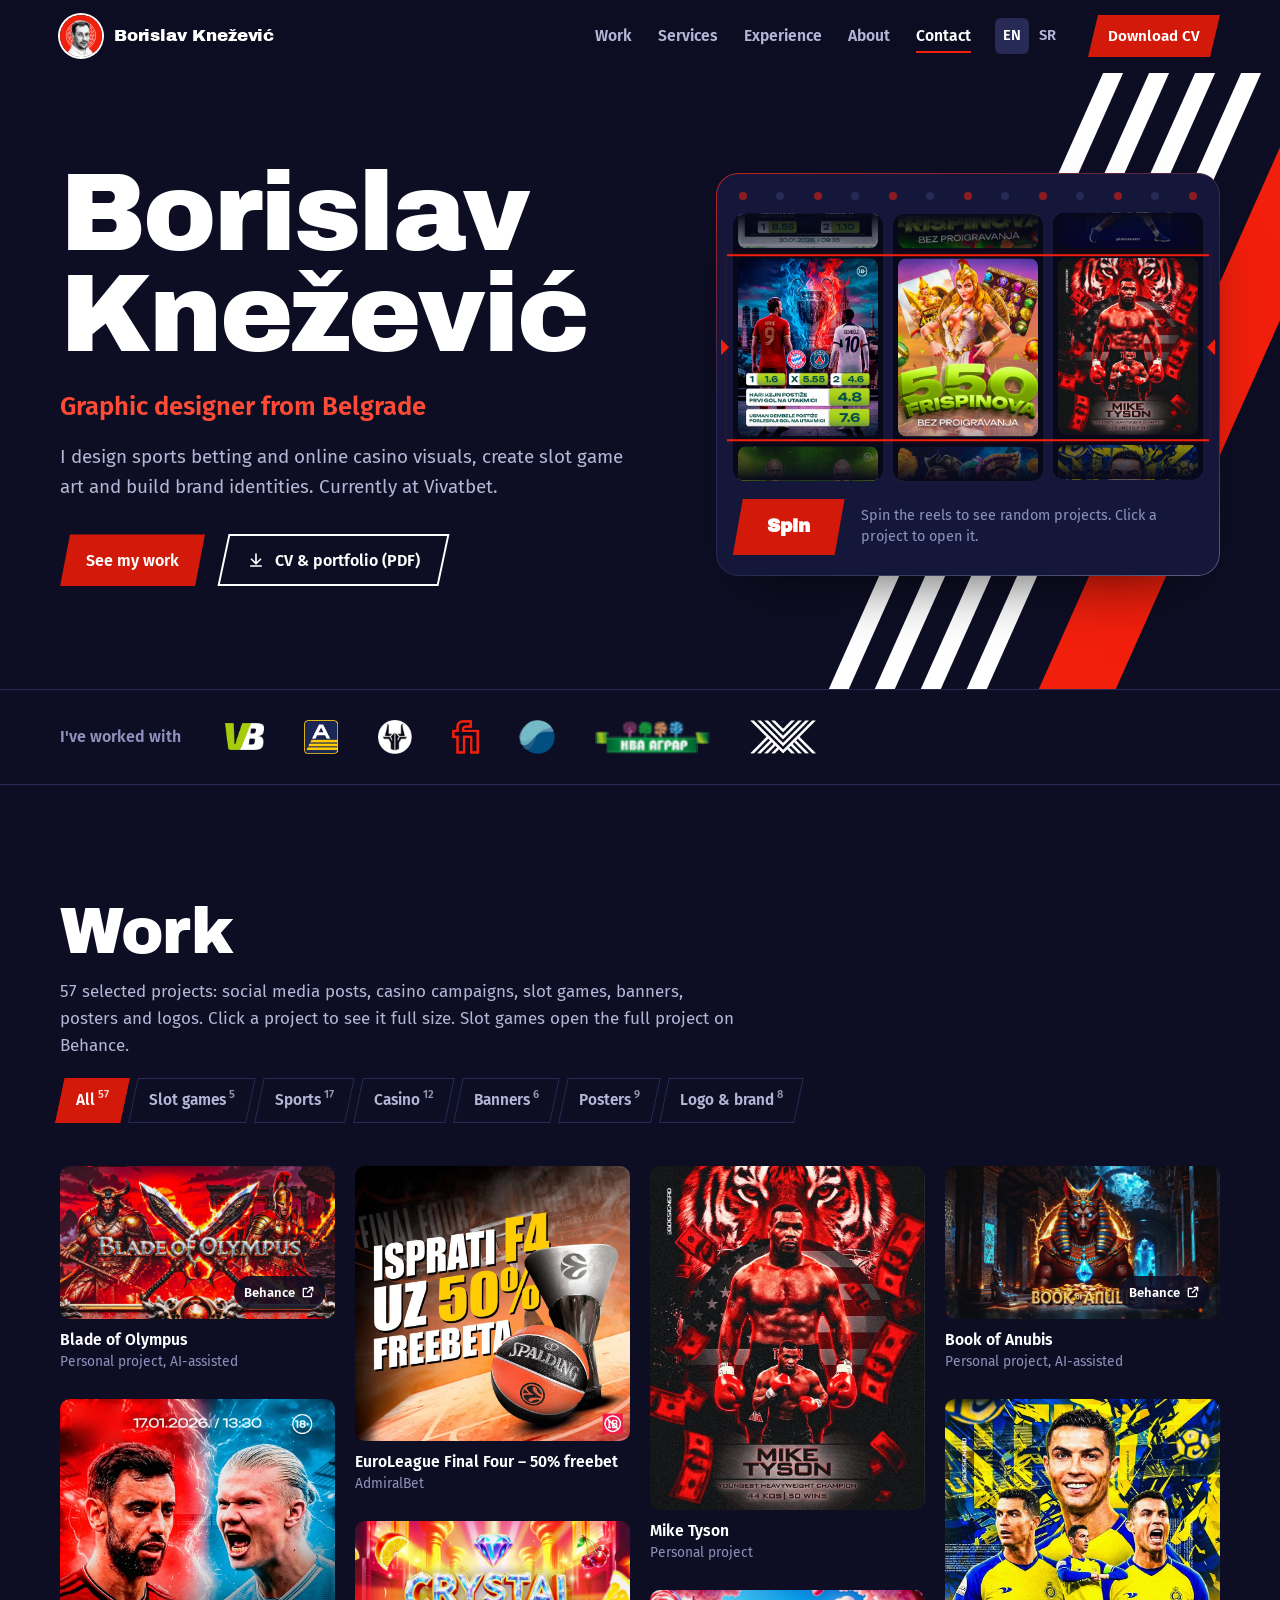
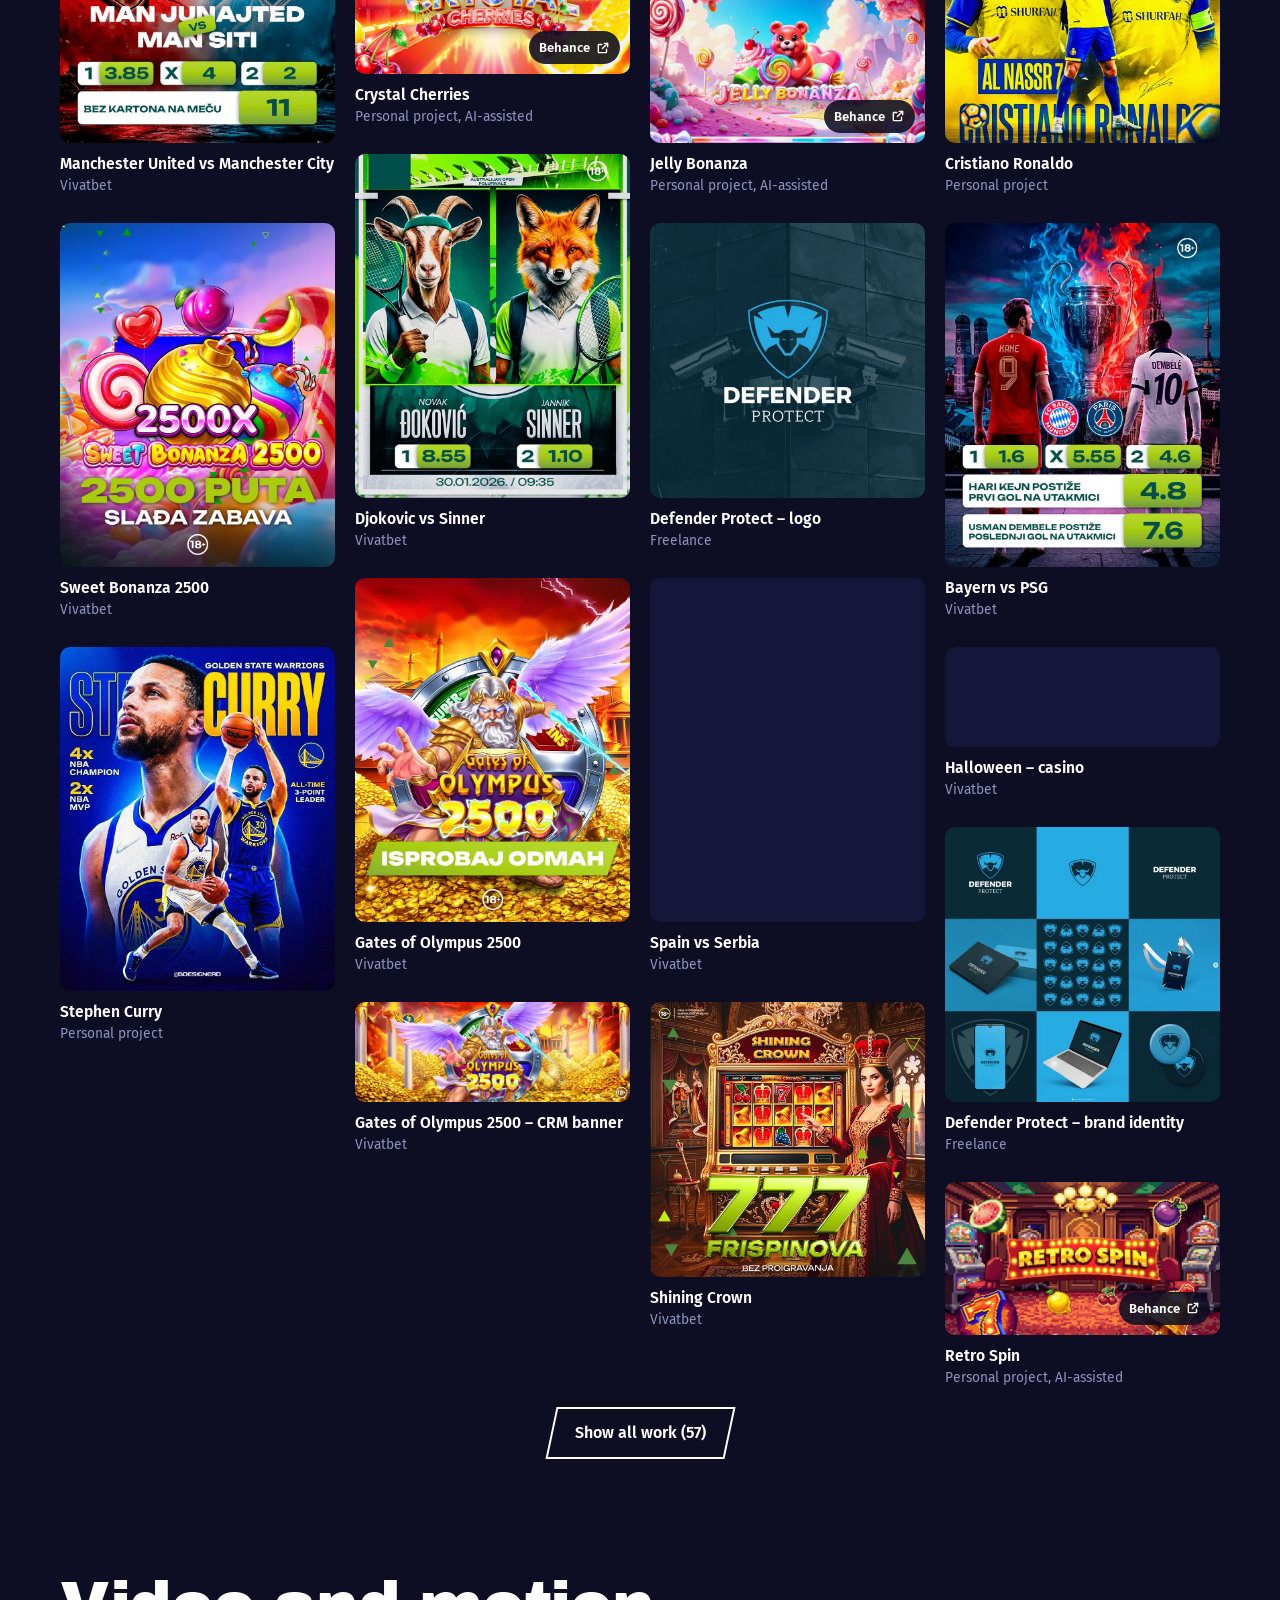
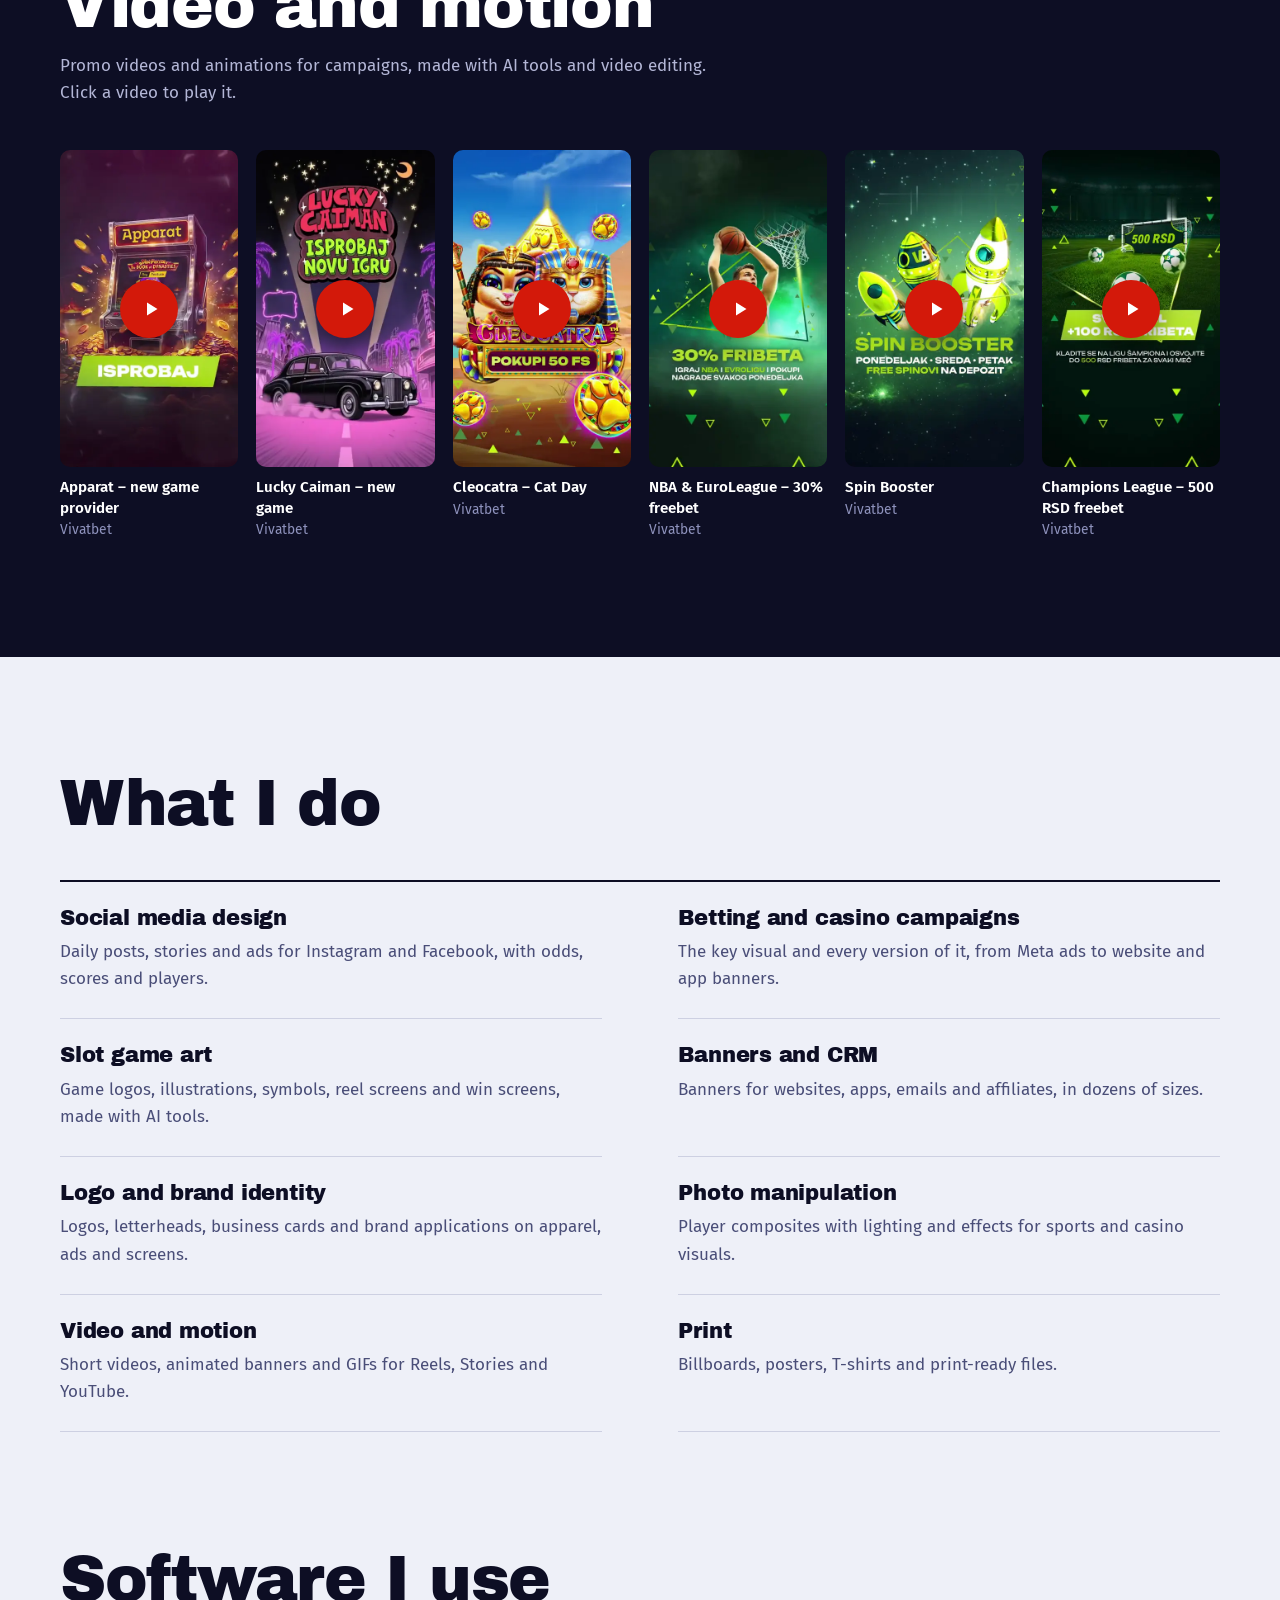
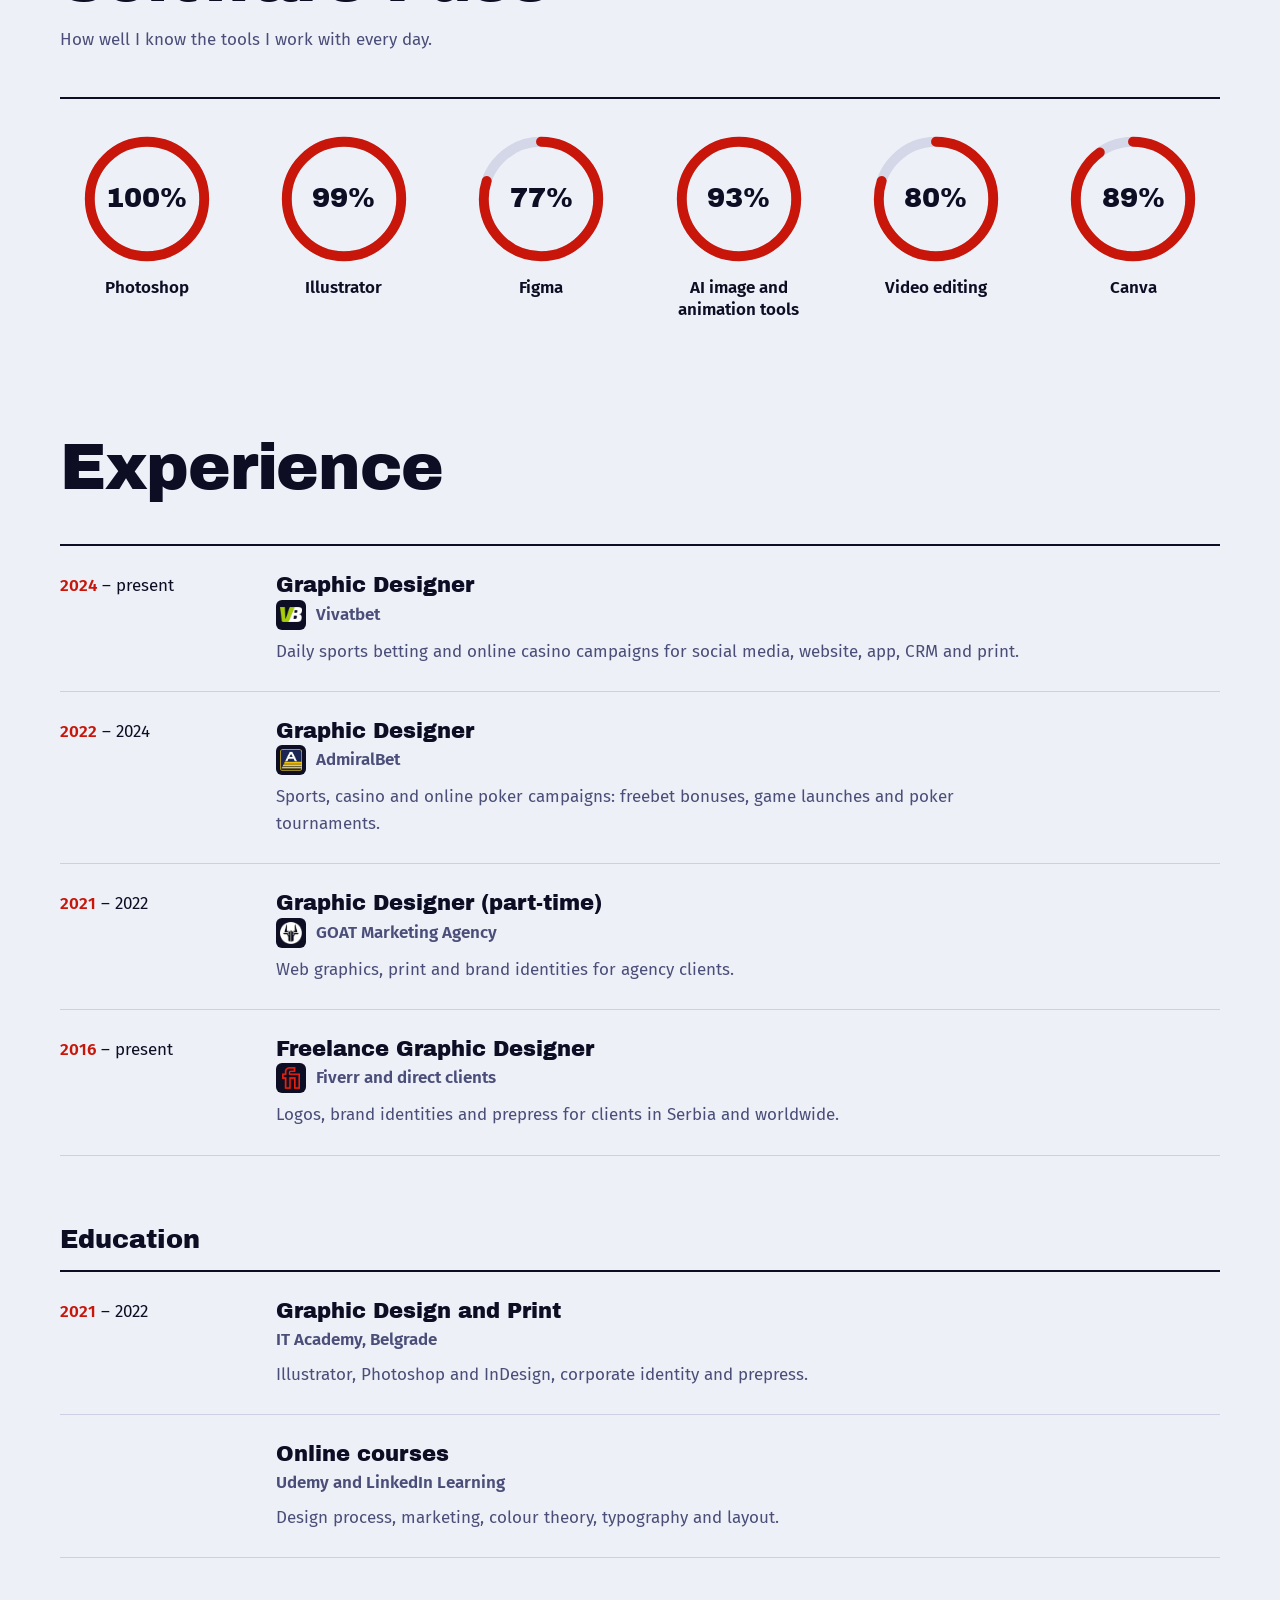
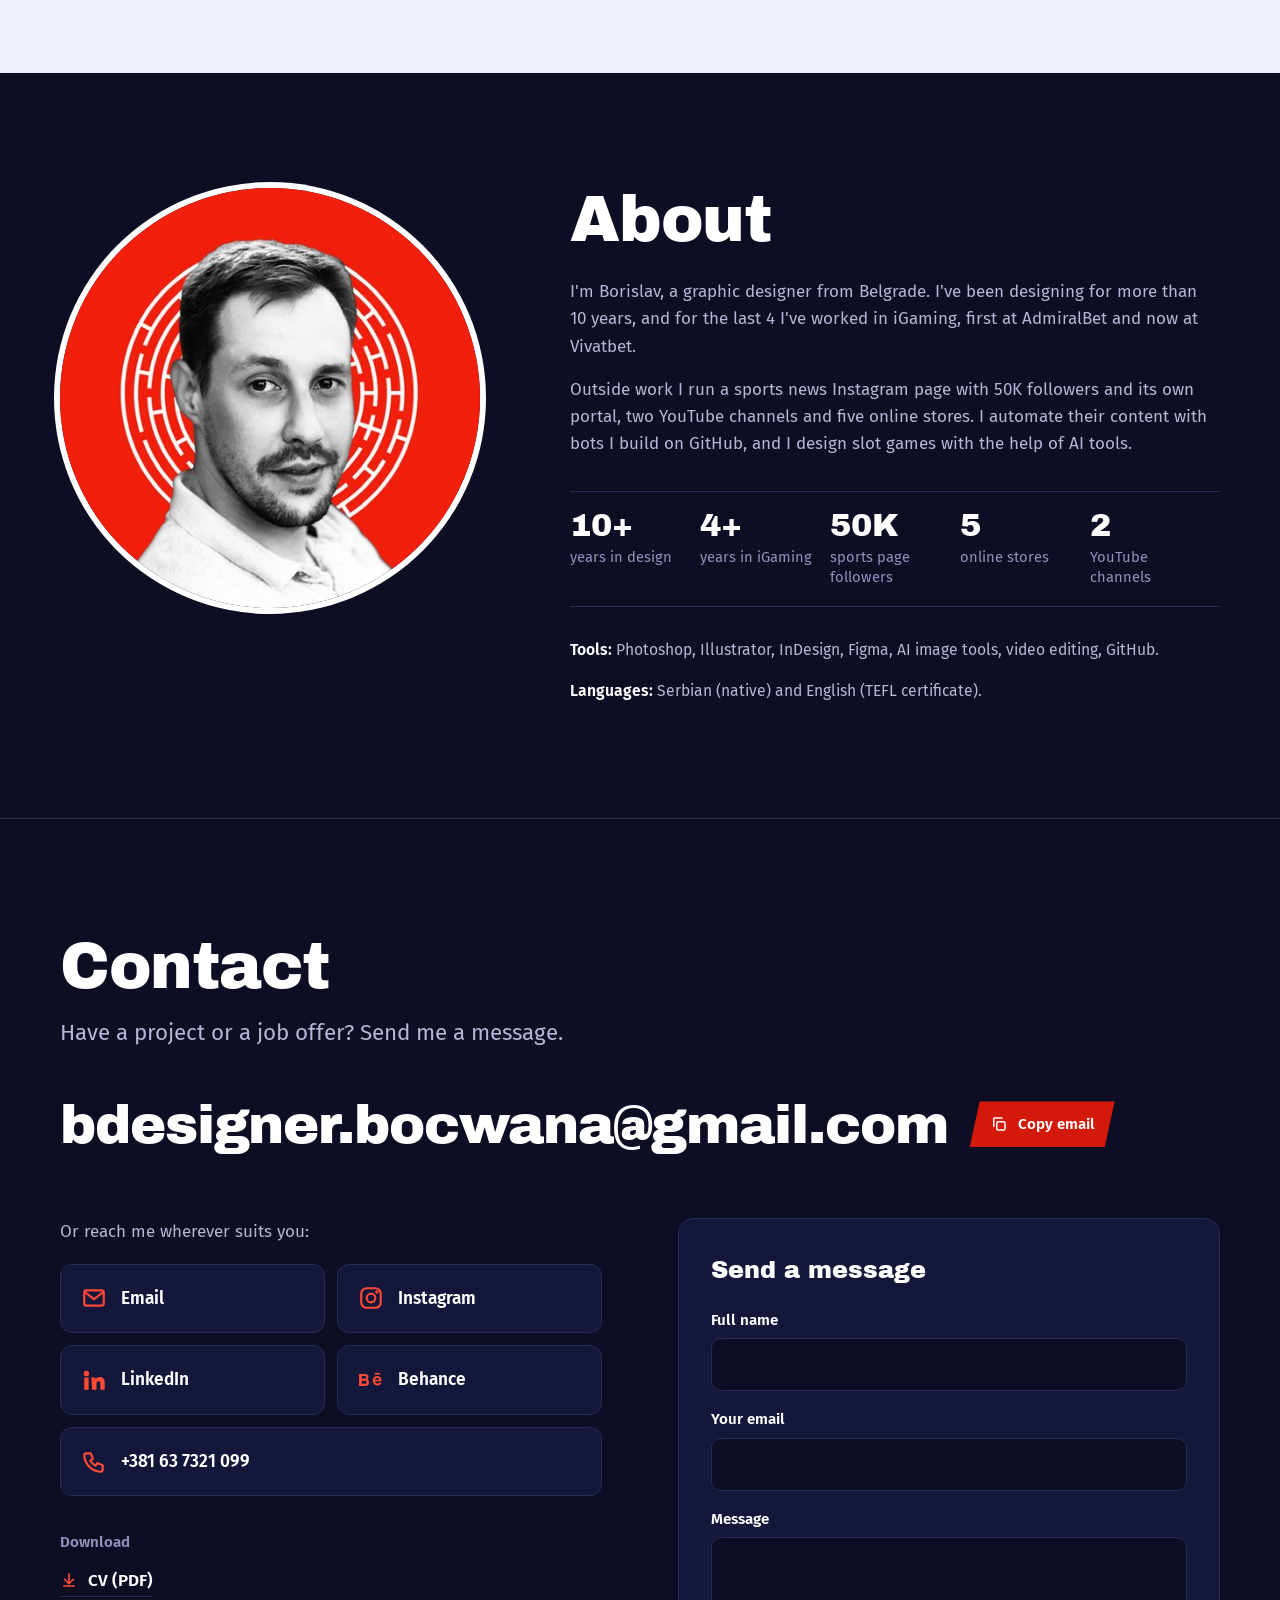
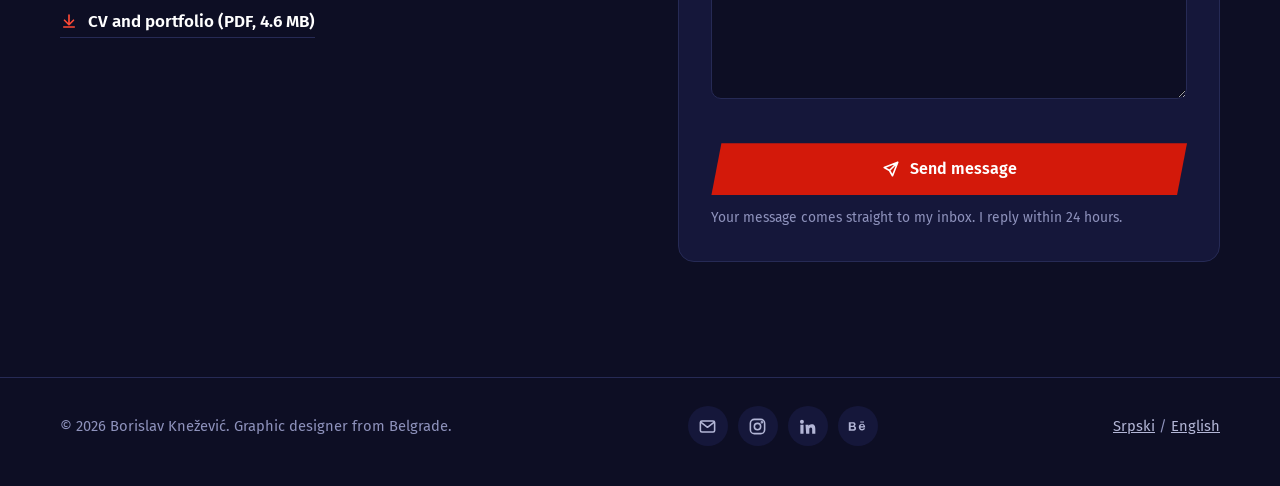
==== commit eb74e0d1: "Add files via upload" ====
--- a/en/index.html
+++ b/en/index.html
@@ -38,7 +38,7 @@
 <link rel="manifest" href="../site.webmanifest">
 <link rel="preload" href="../assets/fonts/archivo-black.woff" as="font" type="font/woff" crossorigin>
 <link rel="preload" href="../assets/fonts/fira-sans-400.woff" as="font" type="font/woff" crossorigin>
-<link rel="stylesheet" href="../assets/css/style.css?v=20261123">
+<link rel="stylesheet" href="../assets/css/style.css?v=20261125">
 <link rel="preconnect" href="https://cdn.jsdelivr.net" crossorigin>
 <script>if(!matchMedia("(prefers-reduced-motion: reduce)").matches){document.documentElement.classList.add("motion");setTimeout(function(){document.documentElement.classList.remove("motion")},3000)}</script>
 <script type="application/ld+json">{"@context":"https://schema.org","@graph":[{"@type":"Person","@id":"https://borislavknezevic.com/#person","name":"Borislav Knežević","alternateName":["Borislav Knezevic","bdesignerd"],"jobTitle":"Graphic Designer","description":"Belgrade-based graphic designer creating sports betting and online casino campaigns, slot game art, social media visuals, banners, posters and logos.","url":"https://borislavknezevic.com/","image":"https://borislavknezevic.com/assets/img/borislav-knezevic.jpg","email":"mailto:bdesigner.bocwana@gmail.com","telephone":"+381637321099","address":{"@type":"PostalAddress","addressLocality":"Belgrade","addressCountry":"RS"},"worksFor":{"@type":"Organization","name":"Vivatbet"},"alumniOf":{"@type":"EducationalOrganization","name":"IT Academy"},"knowsAbout":["graphic design","iGaming design","slot game art","social media design","logo design","brand identity","photo manipulation","video editing"],"knowsLanguage":["sr","en"],"sameAs":["https://www.behance.net/bdesignerd93","https://www.instagram.com/bdesignerd","https://www.linkedin.com/in/borislav-knezevic"]},{"@type":"WebSite","@id":"https://borislavknezevic.com/#website","url":"https://borislavknezevic.com/","name":"Borislav Knežević","inLanguage":["sr-Latn","en"],"publisher":{"@id":"https://borislavknezevic.com/#person"}},{"@type":"ProfilePage","@id":"https://borislavknezevic.com/en/#page","url":"https://borislavknezevic.com/en/","name":"Borislav Knežević – Graphic Designer in Belgrade | iGaming, Sports & Slot Game Art","description":"Belgrade-based graphic designer creating sports betting and online casino campaigns, slot game art, social media visuals, banners, posters and logos.","inLanguage":"en","isPartOf":{"@id":"https://borislavknezevic.com/#website"},"mainEntity":{"@id":"https://borislavknezevic.com/#person"},"dateModified":"2026-11-18","primaryImageOfPage":{"@type":"ImageObject","url":"https://borislavknezevic.com/assets/img/og-en.jpg","width":1200,"height":630}},{"@type":"ImageGallery","@id":"https://borislavknezevic.com/en/#work","name":"Work by Borislav Knežević","url":"https://borislavknezevic.com/en/#work","author":{"@id":"https://borislavknezevic.com/#person"},"image":[{"@type":"ImageObject","contentUrl":"https://borislavknezevic.com/assets/img/work/blade-of-olympus-slot-game.webp","name":"Blade of Olympus","description":"Slot game art: Blade of Olympus (Personal project, AI-assisted)","width":1320,"height":733,"creator":{"@type":"Person","name":"Borislav Knežević"},"creditText":"Borislav Knežević","copyrightNotice":"© Borislav Knežević"},{"@type":"ImageObject","contentUrl":"https://borislavknezevic.com/assets/img/work/manchester-united-vs-manchester-city-post.webp","name":"Manchester United vs Manchester City","description":"Sports social media post: Manchester United vs Manchester City (Vivatbet)","width":820,"height":1025,"creator":{"@type":"Person","name":"Borislav Knežević"},"creditText":"Borislav Knežević","copyrightNotice":"© Borislav Knežević"},{"@type":"ImageObject","contentUrl":"https://borislavknezevic.com/assets/img/work/sweet-bonanza-2500-casino-campaign.webp","name":"Sweet Bonanza 2500","description":"Online casino campaign visual: Sweet Bonanza 2500 (Vivatbet)","width":820,"height":1025,"creator":{"@type":"Person","name":"Borislav Knežević"},"creditText":"Borislav Knežević","copyrightNotice":"© Borislav Knežević"},{"@type":"ImageObject","contentUrl":"https://borislavknezevic.com/assets/img/work/stephen-curry-poster.webp","name":"Stephen Curry","description":"Sports poster: Stephen Curry (Personal project)","width":820,"height":1025,"creator":{"@type":"Person","name":"Borislav Knežević"},"creditText":"Borislav Knežević","copyrightNotice":"© Borislav Knežević"},{"@type":"ImageObject","contentUrl":"https://borislavknezevic.com/assets/img/work/euroleague-final-four-freebet-banner.webp","name":"EuroLeague Final Four – 50% freebet","description":"Sports social media post: EuroLeague Final Four – 50% freebet (AdmiralBet)","width":960,"height":960,"creator":{"@type":"Person","name":"Borislav Knežević"},"creditText":"Borislav Knežević","copyrightNotice":"© Borislav Knežević"},{"@type":"ImageObject","contentUrl":"https://borislavknezevic.com/assets/img/work/crystal-cherries-slot-game.webp","name":"Crystal Cherries","description":"Slot game art: Crystal Cherries (Personal project, AI-assisted)","width":1320,"height":733,"creator":{"@type":"Person","name":"Borislav Knežević"},"creditText":"Borislav Knežević","copyrightNotice":"© Borislav Knežević"},{"@type":"ImageObject","contentUrl":"https://borislavknezevic.com/assets/img/work/djokovic-vs-sinner-tennis-post.webp","name":"Djokovic vs Sinner","description":"Sports social media post: Djokovic vs Sinner (Vivatbet)","width":820,"height":1025,"creator":{"@type":"Person","name":"Borislav Knežević"},"creditText":"Borislav Knežević","copyrightNotice":"© Borislav Knežević"},{"@type":"ImageObject","contentUrl":"https://borislavknezevic.com/assets/img/work/gates-of-olympus-2500-casino-campaign.webp","name":"Gates of Olympus 2500","description":"Online casino campaign visual: Gates of Olympus 2500 (Vivatbet)","width":820,"height":1025,"creator":{"@type":"Person","name":"Borislav Knežević"},"creditText":"Borislav Knežević","copyrightNotice":"© Borislav Knežević"},{"@type":"ImageObject","contentUrl":"https://borislavknezevic.com/assets/img/work/gates-of-olympus-crm-banner.webp","name":"Gates of Olympus 2500 – CRM banner","description":"Website and CRM banner: Gates of Olympus 2500 – CRM banner (Vivatbet)","width":1320,"height":481,"creator":{"@type":"Person","name":"Borislav Knežević"},"creditText":"Borislav Knežević","copyrightNotice":"© Borislav Knežević"},{"@type":"ImageObject","contentUrl":"https://borislavknezevic.com/assets/img/work/mike-tyson-poster.webp","name":"Mike Tyson","description":"Sports poster: Mike Tyson (Personal project)","width":820,"height":1025,"creator":{"@type":"Person","name":"Borislav Knežević"},"creditText":"Borislav Knežević","copyrightNotice":"© Borislav Knežević"},{"@type":"ImageObject","contentUrl":"https://borislavknezevic.com/assets/img/work/jelly-bonanza-slot-game.webp","name":"Jelly Bonanza","description":"Slot game art: Jelly Bonanza (Personal project, AI-assisted)","width":1320,"height":733,"creator":{"@type":"Person","name":"Borislav Knežević"},"creditText":"Borislav Knežević","copyrightNotice":"© Borislav Knežević"},{"@type":"ImageObject","contentUrl":"https://borislavknezevic.com/assets/img/work/defender-protect-logo.webp","name":"Defender Protect – logo","description":"Logo and brand identity: Defender Protect – logo (Freelance)","width":960,"height":960,"creator":{"@type":"Person","name":"Borislav Knežević"},"creditText":"Borislav Knežević","copyrightNotice":"© Borislav Knežević"},{"@type":"ImageObject","contentUrl":"https://borislavknezevic.com/assets/img/work/spain-vs-serbia-football-post.webp","name":"Spain vs Serbia","description":"Sports social media post: Spain vs Serbia (Vivatbet)","width":820,"height":1025,"creator":{"@type":"Person","name":"Borislav Knežević"},"creditText":"Borislav Knežević","copyrightNotice":"© Borislav Knežević"},{"@type":"ImageObject","contentUrl":"https://borislavknezevic.com/assets/img/work/shining-crown-slot-ad.webp","name":"Shining Crown","description":"Online casino campaign visual: Shining Crown (Vivatbet)","width":960,"height":960,"creator":{"@type":"Person","name":"Borislav Knežević"},"creditText":"Borislav Knežević","copyrightNotice":"© Borislav Knežević"},{"@type":"ImageObject","contentUrl":"https://borislavknezevic.com/assets/img/work/book-of-anubis-slot-game.webp","name":"Book of Anubis","description":"Slot game art: Book of Anubis (Personal project, AI-assisted)","width":1320,"height":733,"creator":{"@type":"Person","name":"Borislav Knežević"},"creditText":"Borislav Knežević","copyrightNotice":"© Borislav Knežević"},{"@type":"ImageObject","contentUrl":"https://borislavknezevic.com/assets/img/work/cristiano-ronaldo-poster.webp","name":"Cristiano Ronaldo","description":"Sports poster: Cristiano Ronaldo (Personal project)","width":820,"height":1025,"creator":{"@type":"Person","name":"Borislav Knežević"},"creditText":"Borislav Knežević","copyrightNotice":"© Borislav Knežević"},{"@type":"ImageObject","contentUrl":"https://borislavknezevic.com/assets/img/work/bayern-vs-psg-champions-league-post.webp","name":"Bayern vs PSG","description":"Sports social media post: Bayern vs PSG (Vivatbet)","width":820,"height":1025,"creator":{"@type":"Person","name":"Borislav Knežević"},"creditText":"Borislav Knežević","copyrightNotice":"© Borislav Knežević"},{"@type":"ImageObject","contentUrl":"https://borislavknezevic.com/assets/img/work/halloween-casino-banner.webp","name":"Halloween – casino","description":"Website and CRM banner: Halloween – casino (Vivatbet)","width":1320,"height":481,"creator":{"@type":"Person","name":"Borislav Knežević"},"creditText":"Borislav Knežević","copyrightNotice":"© Borislav Knežević"},{"@type":"ImageObject","contentUrl":"https://borislavknezevic.com/assets/img/work/defender-protect-brand-identity.webp","name":"Defender Protect – brand identity","description":"Logo and brand identity: Defender Protect – brand identity (Freelance)","width":960,"height":958,"creator":{"@type":"Person","name":"Borislav Knežević"},"creditText":"Borislav Knežević","copyrightNotice":"© Borislav Knežević"},{"@type":"ImageObject","contentUrl":"https://borislavknezevic.com/assets/img/work/retro-spin-slot-game.webp","name":"Retro Spin","description":"Slot game art: Retro Spin (Personal project, AI-assisted)","width":1320,"height":733,"creator":{"@type":"Person","name":"Borislav Knežević"},"creditText":"Borislav Knežević","copyrightNotice":"© Borislav Knežević"},{"@type":"ImageObject","contentUrl":"https://borislavknezevic.com/assets/img/work/chelsea-vs-manchester-united-post.webp","name":"Chelsea vs Manchester United","description":"Sports social media post: Chelsea vs Manchester United (Vivatbet)","width":820,"height":1025,"creator":{"@type":"Person","name":"Borislav Knežević"},"creditText":"Borislav Knežević","copyrightNotice":"© Borislav Knežević"},{"@type":"ImageObject","contentUrl":"https://borislavknezevic.com/assets/img/work/pot-of-gold-free-spins-ad.webp","name":"Pot of gold – free spins","description":"Online casino campaign visual: Pot of gold – free spins (Vivatbet)","width":960,"height":960,"creator":{"@type":"Person","name":"Borislav Knežević"},"creditText":"Borislav Knežević","copyrightNotice":"© Borislav Knežević"},{"@type":"ImageObject","contentUrl":"https://borislavknezevic.com/assets/img/work/kobe-bryant-poster.webp","name":"Kobe Bryant","description":"Sports poster: Kobe Bryant (Personal project)","width":820,"height":1025,"creator":{"@type":"Person","name":"Borislav Knežević"},"creditText":"Borislav Knežević","copyrightNotice":"© Borislav Knežević"},{"@type":"ImageObject","contentUrl":"https://borislavknezevic.com/assets/img/work/phoenix-star-exclusive-game-banner.webp","name":"Phoenix Star – exclusive game","description":"Online casino campaign visual: Phoenix Star – exclusive game (AdmiralBet)","width":1200,"height":800,"creator":{"@type":"Person","name":"Borislav Knežević"},"creditText":"Borislav Knežević","copyrightNotice":"© Borislav Knežević"},{"@type":"ImageObject","contentUrl":"https://borislavknezevic.com/assets/img/work/ac-milan-vs-inter-derby-post.webp","name":"AC Milan vs Inter","description":"Sports social media post: AC Milan vs Inter (Vivatbet)","width":820,"height":1025,"creator":{"@type":"Person","name":"Borislav Knežević"},"creditText":"Borislav Knežević","copyrightNotice":"© Borislav Knežević"},{"@type":"ImageObject","contentUrl":"https://borislavknezevic.com/assets/img/work/athena-free-spins-ad.webp","name":"Athena – 550 free spins","description":"Online casino campaign visual: Athena – 550 free spins (Vivatbet)","width":960,"height":960,"creator":{"@type":"Person","name":"Borislav Knežević"},"creditText":"Borislav Knežević","copyrightNotice":"© Borislav Knežević"},{"@type":"ImageObject","contentUrl":"https://borislavknezevic.com/assets/img/work/halloween-sports-banner.webp","name":"Halloween – sports","description":"Website and CRM banner: Halloween – sports (Vivatbet)","width":1320,"height":481,"creator":{"@type":"Person","name":"Borislav Knežević"},"creditText":"Borislav Knežević","copyrightNotice":"© Borislav Knežević"},{"@type":"ImageObject","contentUrl":"https://borislavknezevic.com/assets/img/work/erling-haaland-poster.webp","name":"Erling Haaland","description":"Sports poster: Erling Haaland (Personal project)","width":820,"height":1018,"creator":{"@type":"Person","name":"Borislav Knežević"},"creditText":"Borislav Knežević","copyrightNotice":"© Borislav Knežević"},{"@type":"ImageObject","contentUrl":"https://borislavknezevic.com/assets/img/work/serpenti-shareholders-logo.webp","name":"Serpenti Shareholders – logo","description":"Logo and brand identity: Serpenti Shareholders – logo (Freelance)","width":960,"height":962,"creator":{"@type":"Person","name":"Borislav Knežević"},"creditText":"Borislav Knežević","copyrightNotice":"© Borislav Knežević"},{"@type":"ImageObject","contentUrl":"https://borislavknezevic.com/assets/img/work/ufc-gane-vs-hokit-post.webp","name":"UFC: Gane vs Hokit","description":"Sports social media post: UFC: Gane vs Hokit (Vivatbet)","width":820,"height":1025,"creator":{"@type":"Person","name":"Borislav Knežević"},"creditText":"Borislav Knežević","copyrightNotice":"© Borislav Knežević"},{"@type":"ImageObject","contentUrl":"https://borislavknezevic.com/assets/img/work/pirate-gold-deluxe-free-spins.webp","name":"Pirate Gold Deluxe – 50 free spins","description":"Online casino campaign visual: Pirate Gold Deluxe – 50 free spins (Vivatbet)","width":820,"height":892,"creator":{"@type":"Person","name":"Borislav Knežević"},"creditText":"Borislav Knežević","copyrightNotice":"© Borislav Knežević"},{"@type":"ImageObject","contentUrl":"https://borislavknezevic.com/assets/img/work/champions-league-freebet-banner.webp","name":"Champions League – 100% freebet","description":"Sports social media post: Champions League – 100% freebet (AdmiralBet)","width":1200,"height":800,"creator":{"@type":"Person","name":"Borislav Knežević"},"creditText":"Borislav Knežević","copyrightNotice":"© Borislav Knežević"},{"@type":"ImageObject","contentUrl":"https://borislavknezevic.com/assets/img/work/zlatan-ibrahimovic-poster.webp","name":"Zlatan Ibrahimović","description":"Sports poster: Zlatan Ibrahimović (Personal project)","width":820,"height":1025,"creator":{"@type":"Person","name":"Borislav Knežević"},"creditText":"Borislav Knežević","copyrightNotice":"© Borislav Knežević"},{"@type":"ImageObject","contentUrl":"https://borislavknezevic.com/assets/img/work/super-cup-psg-vs-aston-villa-banner.webp","name":"Super Cup: PSG or Villa?","description":"Website and CRM banner: Super Cup: PSG or Villa? (Vivatbet)","width":1320,"height":481,"creator":{"@type":"Person","name":"Borislav Knežević"},"creditText":"Borislav Knežević","copyrightNotice":"© Borislav Knežević"},{"@type":"ImageObject","contentUrl":"https://borislavknezevic.com/assets/img/work/serpenti-shareholders-brand-identity.webp","name":"Serpenti Shareholders – brand identity","description":"Logo and brand identity: Serpenti Shareholders – brand identity (Freelance)","width":960,"height":959,"creator":{"@type":"Person","name":"Borislav Knežević"},"creditText":"Borislav Knežević","copyrightNotice":"© Borislav Knežević"},{"@type":"ImageObject","contentUrl":"https://borislavknezevic.com/assets/img/work/motogp-race-post.webp","name":"MotoGP race","description":"Sports social media post: MotoGP race (Vivatbet)","width":820,"height":1025,"creator":{"@type":"Person","name":"Borislav Knežević"},"creditText":"Borislav Knežević","copyrightNotice":"© Borislav Knežević"},{"@type":"ImageObject","contentUrl":"https://borislavknezevic.com/assets/img/work/spin-like-a-queen-casino-tournament.webp","name":"Spin Like a Queen tournament","description":"Online casino campaign visual: Spin Like a Queen tournament (Vivatbet)","width":960,"height":1008,"creator":{"@type":"Person","name":"Borislav Knežević"},"creditText":"Borislav Knežević","copyrightNotice":"© Borislav Knežević"},{"@type":"ImageObject","contentUrl":"https://borislavknezevic.com/assets/img/work/allen-iverson-poster.webp","name":"Allen Iverson","description":"Sports poster: Allen Iverson (Personal project)","width":820,"height":1025,"creator":{"@type":"Person","name":"Borislav Knežević"},"creditText":"Borislav Knežević","copyrightNotice":"© Borislav Knežević"},{"@type":"ImageObject","contentUrl":"https://borislavknezevic.com/assets/img/work/manic-potions-game-of-the-week-banner.webp","name":"Manic Potions – game of the week","description":"Online casino campaign visual: Manic Potions – game of the week (AdmiralBet)","width":1200,"height":800,"creator":{"@type":"Person","name":"Borislav Knežević"},"creditText":"Borislav Knežević","copyrightNotice":"© Borislav Knežević"},{"@type":"ImageObject","contentUrl":"https://borislavknezevic.com/assets/img/work/real-madrid-matchday-post.webp","name":"Real Madrid matchday","description":"Sports social media post: Real Madrid matchday (Vivatbet)","width":820,"height":1025,"creator":{"@type":"Person","name":"Borislav Knežević"},"creditText":"Borislav Knežević","copyrightNotice":"© Borislav Knežević"},{"@type":"ImageObject","contentUrl":"https://borislavknezevic.com/assets/img/work/horse-racing-cashback-banner.webp","name":"Horse racing – up to 5,000 RSD back","description":"Website and CRM banner: Horse racing – up to 5,000 RSD back (Vivatbet)","width":1320,"height":481,"creator":{"@type":"Person","name":"Borislav Knežević"},"creditText":"Borislav Knežević","copyrightNotice":"© Borislav Knežević"},{"@type":"ImageObject","contentUrl":"https://borislavknezevic.com/assets/img/work/flightor-project-logo.webp","name":"Flightor Project – logo","description":"Logo and brand identity: Flightor Project – logo (Freelance)","width":960,"height":958,"creator":{"@type":"Person","name":"Borislav Knežević"},"creditText":"Borislav Knežević","copyrightNotice":"© Borislav Knežević"},{"@type":"ImageObject","contentUrl":"https://borislavknezevic.com/assets/img/work/nba-new-york-knicks-post.webp","name":"NBA – New York Knicks","description":"Sports social media post: NBA – New York Knicks (Vivatbet)","width":820,"height":1025,"creator":{"@type":"Person","name":"Borislav Knežević"},"creditText":"Borislav Knežević","copyrightNotice":"© Borislav Knežević"},{"@type":"ImageObject","contentUrl":"https://borislavknezevic.com/assets/img/work/drops-and-wins-casino-promotion.webp","name":"Drops & Wins","description":"Online casino campaign visual: Drops & Wins (Vivatbet)","width":960,"height":1008,"creator":{"@type":"Person","name":"Borislav Knežević"},"creditText":"Borislav Knežević","copyrightNotice":"© Borislav Knežević"},{"@type":"ImageObject","contentUrl":"https://borislavknezevic.com/assets/img/work/ronaldinho-poster.webp","name":"Ronaldinho","description":"Sports poster: Ronaldinho (Personal project)","width":820,"height":1025,"creator":{"@type":"Person","name":"Borislav Knežević"},"creditText":"Borislav Knežević","copyrightNotice":"© Borislav Knežević"},{"@type":"ImageObject","contentUrl":"https://borislavknezevic.com/assets/img/work/flightor-project-brand-identity.webp","name":"Flightor Project – brand identity","description":"Logo and brand identity: Flightor Project – brand identity (Freelance)","width":960,"height":957,"creator":{"@type":"Person","name":"Borislav Knežević"},"creditText":"Borislav Knežević","copyrightNotice":"© Borislav Knežević"},{"@type":"ImageObject","contentUrl":"https://borislavknezevic.com/assets/img/work/nba-stephen-curry-post.webp","name":"NBA – Stephen Curry","description":"Sports social media post: NBA – Stephen Curry (Vivatbet)","width":820,"height":1025,"creator":{"@type":"Person","name":"Borislav Knežević"},"creditText":"Borislav Knežević","copyrightNotice":"© Borislav Knežević"},{"@type":"ImageObject","contentUrl":"https://borislavknezevic.com/assets/img/work/golden-crown-casino-tournament.webp","name":"Golden Crown tournament","description":"Online casino campaign visual: Golden Crown tournament (Vivatbet)","width":960,"height":1008,"creator":{"@type":"Person","name":"Borislav Knežević"},"creditText":"Borislav Knežević","copyrightNotice":"© Borislav Knežević"},{"@type":"ImageObject","contentUrl":"https://borislavknezevic.com/assets/img/work/second-deposit-free-spins-banner.webp","name":"Second deposit – free spins","description":"Website and CRM banner: Second deposit – free spins (Vivatbet)","width":1320,"height":481,"creator":{"@type":"Person","name":"Borislav Knežević"},"creditText":"Borislav Knežević","copyrightNotice":"© Borislav Knežević"},{"@type":"ImageObject","contentUrl":"https://borislavknezevic.com/assets/img/work/symmetry-cooperations-logo.webp","name":"Symmetry Cooperations – logo","description":"Logo and brand identity: Symmetry Cooperations – logo (Freelance)","width":960,"height":961,"creator":{"@type":"Person","name":"Borislav Knežević"},"creditText":"Borislav Knežević","copyrightNotice":"© Borislav Knežević"},{"@type":"ImageObject","contentUrl":"https://borislavknezevic.com/assets/img/work/fiorentina-vs-como-serie-a-post.webp","name":"Fiorentina vs Como","description":"Sports social media post: Fiorentina vs Como (Vivatbet)","width":820,"height":1025,"creator":{"@type":"Person","name":"Borislav Knežević"},"creditText":"Borislav Knežević","copyrightNotice":"© Borislav Knežević"},{"@type":"ImageObject","contentUrl":"https://borislavknezevic.com/assets/img/work/freeroll-poker-tournaments-banner.webp","name":"Freeroll poker tournaments","description":"Online casino campaign visual: Freeroll poker tournaments (AdmiralBet)","width":1320,"height":742,"creator":{"@type":"Person","name":"Borislav Knežević"},"creditText":"Borislav Knežević","copyrightNotice":"© Borislav Knežević"},{"@type":"ImageObject","contentUrl":"https://borislavknezevic.com/assets/img/work/fernando-torres-poster.webp","name":"Fernando Torres","description":"Sports poster: Fernando Torres (Personal project)","width":820,"height":1025,"creator":{"@type":"Person","name":"Borislav Knežević"},"creditText":"Borislav Knežević","copyrightNotice":"© Borislav Knežević"},{"@type":"ImageObject","contentUrl":"https://borislavknezevic.com/assets/img/work/nba-in-season-tournament-banner.webp","name":"NBA In-Season Tournament","description":"Sports social media post: NBA In-Season Tournament (AdmiralBet)","width":1320,"height":742,"creator":{"@type":"Person","name":"Borislav Knežević"},"creditText":"Borislav Knežević","copyrightNotice":"© Borislav Knežević"},{"@type":"ImageObject","contentUrl":"https://borislavknezevic.com/assets/img/work/arsenal-vs-atletico-madrid-post.webp","name":"Arsenal vs Atlético Madrid","description":"Sports social media post: Arsenal vs Atlético Madrid (Vivatbet)","width":820,"height":1025,"creator":{"@type":"Person","name":"Borislav Knežević"},"creditText":"Borislav Knežević","copyrightNotice":"© Borislav Knežević"},{"@type":"ImageObject","contentUrl":"https://borislavknezevic.com/assets/img/work/symmetry-cooperations-brand-identity.webp","name":"Symmetry Cooperations – brand identity","description":"Logo and brand identity: Symmetry Cooperations – brand identity (Freelance)","width":960,"height":962,"creator":{"@type":"Person","name":"Borislav Knežević"},"creditText":"Borislav Knežević","copyrightNotice":"© Borislav Knežević"},{"@type":"ImageObject","contentUrl":"https://borislavknezevic.com/assets/img/work/djokovic-vs-de-minaur-tennis-post.webp","name":"Djokovic vs De Minaur","description":"Sports social media post: Djokovic vs De Minaur (Vivatbet)","width":820,"height":1025,"creator":{"@type":"Person","name":"Borislav Knežević"},"creditText":"Borislav Knežević","copyrightNotice":"© Borislav Knežević"}]}]}</script>
@@ -101,6 +101,13 @@
     </div>
     <ul class="grid" id="grid"><li class="work work--link" data-key="s1" data-cat="slot"><figure><a class="work-btn" href="https://www.behance.net/gallery/249005957/Blade-of-Olympus-Dark-Fantasy-Slot-iGaming-Art" target="_blank" rel="noopener"><img src="../assets/img/work/blade-of-olympus-slot-game.webp" width="1320" height="733" alt="Slot game art: Blade of Olympus (Personal project, AI-assisted)" loading="lazy" decoding="async"><span class="badge">Behance <svg viewBox="0 0 24 24" fill="none" stroke="currentColor" stroke-width="2.4" stroke-linecap="round" stroke-linejoin="round" aria-hidden="true"><path d="M14 4h6v6M20 4l-9 9M18 14v5a1 1 0 0 1-1 1H5a1 1 0 0 1-1-1V7a1 1 0 0 1 1-1h5"/></svg></span><span class="visually-hidden">Blade of Olympus, Full project on Behance (opens in a new tab)</span></a><figcaption><span class="t">Blade of Olympus</span><span class="c">Personal project, AI-assisted</span></figcaption></figure></li><li class="work" data-key="v24" data-cat="sport"><figure><button class="work-btn" type="button" aria-haspopup="dialog"><img src="../assets/img/work/manchester-united-vs-manchester-city-post.webp" width="820" height="1025" alt="Sports social media post: Manchester United vs Manchester City (Vivatbet)" loading="lazy" decoding="async"></button><figcaption><span class="t">Manchester United vs Manchester City</span><span class="c">Vivatbet</span></figcaption></figure></li><li class="work" data-key="v66" data-cat="casino"><figure><button class="work-btn" type="button" aria-haspopup="dialog"><img src="../assets/img/work/sweet-bonanza-2500-casino-campaign.webp" width="820" height="1025" alt="Online casino campaign visual: Sweet Bonanza 2500 (Vivatbet)" loading="lazy" decoding="async"></button><figcaption><span class="t">Sweet Bonanza 2500</span><span class="c">Vivatbet</span></figcaption></figure></li><li class="work" data-key="p4" data-cat="poster"><figure><button class="work-btn" type="button" aria-haspopup="dialog"><img src="../assets/img/work/stephen-curry-poster.webp" width="820" height="1025" alt="Sports poster: Stephen Curry (Personal project)" loading="lazy" decoding="async"></button><figcaption><span class="t">Stephen Curry</span><span class="c">Personal project</span></figcaption></figure></li><li class="work" data-key="o27" data-cat="sport"><figure><button class="work-btn" type="button" aria-haspopup="dialog"><img src="../assets/img/work/euroleague-final-four-freebet-banner.webp" width="960" height="960" alt="Sports social media post: EuroLeague Final Four – 50% freebet (AdmiralBet)" loading="lazy" decoding="async"></button><figcaption><span class="t">EuroLeague Final Four – 50% freebet</span><span class="c">AdmiralBet</span></figcaption></figure></li><li class="work work--link" data-key="s9" data-cat="slot"><figure><a class="work-btn" href="https://www.behance.net/gallery/249027175/Crystal-Cherries-Slot-Game-UIUX-iGaming-Art" target="_blank" rel="noopener"><img src="../assets/img/work/crystal-cherries-slot-game.webp" width="1320" height="733" alt="Slot game art: Crystal Cherries (Personal project, AI-assisted)" loading="lazy" decoding="async"><span class="badge">Behance <svg viewBox="0 0 24 24" fill="none" stroke="currentColor" stroke-width="2.4" stroke-linecap="round" stroke-linejoin="round" aria-hidden="true"><path d="M14 4h6v6M20 4l-9 9M18 14v5a1 1 0 0 1-1 1H5a1 1 0 0 1-1-1V7a1 1 0 0 1 1-1h5"/></svg></span><span class="visually-hidden">Crystal Cherries, Full project on Behance (opens in a new tab)</span></a><figcaption><span class="t">Crystal Cherries</span><span class="c">Personal project, AI-assisted</span></figcaption></figure></li><li class="work" data-key="v28" data-cat="sport"><figure><button class="work-btn" type="button" aria-haspopup="dialog"><img src="../assets/img/work/djokovic-vs-sinner-tennis-post.webp" width="820" height="1025" alt="Sports social media post: Djokovic vs Sinner (Vivatbet)" loading="lazy" decoding="async"></button><figcaption><span class="t">Djokovic vs Sinner</span><span class="c">Vivatbet</span></figcaption></figure></li><li class="work" data-key="v111" data-cat="casino"><figure><button class="work-btn" type="button" aria-haspopup="dialog"><img src="../assets/img/work/gates-of-olympus-2500-casino-campaign.webp" width="820" height="1025" alt="Online casino campaign visual: Gates of Olympus 2500 (Vivatbet)" loading="lazy" decoding="async"></button><figcaption><span class="t">Gates of Olympus 2500</span><span class="c">Vivatbet</span></figcaption></figure></li><li class="work" data-key="v110" data-cat="banner"><figure><button class="work-btn" type="button" aria-haspopup="dialog"><img src="../assets/img/work/gates-of-olympus-crm-banner.webp" width="1320" height="481" alt="Website and CRM banner: Gates of Olympus 2500 – CRM banner (Vivatbet)" loading="lazy" decoding="async"></button><figcaption><span class="t">Gates of Olympus 2500 – CRM banner</span><span class="c">Vivatbet</span></figcaption></figure></li><li class="work" data-key="p31" data-cat="poster"><figure><button class="work-btn" type="button" aria-haspopup="dialog"><img src="../assets/img/work/mike-tyson-poster.webp" width="820" height="1025" alt="Sports poster: Mike Tyson (Personal project)" loading="lazy" decoding="async"></button><figcaption><span class="t">Mike Tyson</span><span class="c">Personal project</span></figcaption></figure></li><li class="work work--link" data-key="s5" data-cat="slot"><figure><a class="work-btn" href="https://www.behance.net/gallery/249048525/Jelly-Bonanza-3D-Candy-Slot-Art-Concept" target="_blank" rel="noopener"><img src="../assets/img/work/jelly-bonanza-slot-game.webp" width="1320" height="733" alt="Slot game art: Jelly Bonanza (Personal project, AI-assisted)" loading="lazy" decoding="async"><span class="badge">Behance <svg viewBox="0 0 24 24" fill="none" stroke="currentColor" stroke-width="2.4" stroke-linecap="round" stroke-linejoin="round" aria-hidden="true"><path d="M14 4h6v6M20 4l-9 9M18 14v5a1 1 0 0 1-1 1H5a1 1 0 0 1-1-1V7a1 1 0 0 1 1-1h5"/></svg></span><span class="visually-hidden">Jelly Bonanza, Full project on Behance (opens in a new tab)</span></a><figcaption><span class="t">Jelly Bonanza</span><span class="c">Personal project, AI-assisted</span></figcaption></figure></li><li class="work" data-key="o0" data-cat="brand"><figure><button class="work-btn" type="button" aria-haspopup="dialog"><img src="../assets/img/work/defender-protect-logo.webp" width="960" height="960" alt="Logo and brand identity: Defender Protect – logo (Freelance)" loading="lazy" decoding="async"></button><figcaption><span class="t">Defender Protect – logo</span><span class="c">Freelance</span></figcaption></figure></li><li class="work" data-key="v73" data-cat="sport"><figure><button class="work-btn" type="button" aria-haspopup="dialog"><img src="../assets/img/work/spain-vs-serbia-football-post.webp" width="820" height="1025" alt="Sports social media post: Spain vs Serbia (Vivatbet)" loading="lazy" decoding="async"></button><figcaption><span class="t">Spain vs Serbia</span><span class="c">Vivatbet</span></figcaption></figure></li><li class="work" data-key="v101" data-cat="casino"><figure><button class="work-btn" type="button" aria-haspopup="dialog"><img src="../assets/img/work/shining-crown-slot-ad.webp" width="960" height="960" alt="Online casino campaign visual: Shining Crown (Vivatbet)" loading="lazy" decoding="async"></button><figcaption><span class="t">Shining Crown</span><span class="c">Vivatbet</span></figcaption></figure></li><li class="work work--link" data-key="s3" data-cat="slot"><figure><a class="work-btn" href="https://www.behance.net/gallery/249153047/Book-of-Anubis-Ancient-Egypt-Slot-Art-Concept" target="_blank" rel="noopener"><img src="../assets/img/work/book-of-anubis-slot-game.webp" width="1320" height="733" alt="Slot game art: Book of Anubis (Personal project, AI-assisted)" loading="lazy" decoding="async"><span class="badge">Behance <svg viewBox="0 0 24 24" fill="none" stroke="currentColor" stroke-width="2.4" stroke-linecap="round" stroke-linejoin="round" aria-hidden="true"><path d="M14 4h6v6M20 4l-9 9M18 14v5a1 1 0 0 1-1 1H5a1 1 0 0 1-1-1V7a1 1 0 0 1 1-1h5"/></svg></span><span class="visually-hidden">Book of Anubis, Full project on Behance (opens in a new tab)</span></a><figcaption><span class="t">Book of Anubis</span><span class="c">Personal project, AI-assisted</span></figcaption></figure></li><li class="work" data-key="p1" data-cat="poster"><figure><button class="work-btn" type="button" aria-haspopup="dialog"><img src="../assets/img/work/cristiano-ronaldo-poster.webp" width="820" height="1025" alt="Sports poster: Cristiano Ronaldo (Personal project)" loading="lazy" decoding="async"></button><figcaption><span class="t">Cristiano Ronaldo</span><span class="c">Personal project</span></figcaption></figure></li><li class="work" data-key="v64" data-cat="sport"><figure><button class="work-btn" type="button" aria-haspopup="dialog"><img src="../assets/img/work/bayern-vs-psg-champions-league-post.webp" width="820" height="1025" alt="Sports social media post: Bayern vs PSG (Vivatbet)" loading="lazy" decoding="async"></button><figcaption><span class="t">Bayern vs PSG</span><span class="c">Vivatbet</span></figcaption></figure></li><li class="work" data-key="v94" data-cat="banner"><figure><button class="work-btn" type="button" aria-haspopup="dialog"><img src="../assets/img/work/halloween-casino-banner.webp" width="1320" height="481" alt="Website and CRM banner: Halloween – casino (Vivatbet)" loading="lazy" decoding="async"></button><figcaption><span class="t">Halloween – casino</span><span class="c">Vivatbet</span></figcaption></figure></li><li class="work" data-key="o2" data-cat="brand"><figure><button class="work-btn" type="button" aria-haspopup="dialog"><img src="../assets/img/work/defender-protect-brand-identity.webp" width="960" height="958" alt="Logo and brand identity: Defender Protect – brand identity (Freelance)" loading="lazy" decoding="async"></button><figcaption><span class="t">Defender Protect – brand identity</span><span class="c">Freelance</span></figcaption></figure></li><li class="work work--link" data-key="s10" data-cat="slot"><figure><a class="work-btn" href="https://www.behance.net/gallery/249073651/Retro-Spin-1980s-Classic-Slot-Design-Art" target="_blank" rel="noopener"><img src="../assets/img/work/retro-spin-slot-game.webp" width="1320" height="733" alt="Slot game art: Retro Spin (Personal project, AI-assisted)" loading="lazy" decoding="async"><span class="badge">Behance <svg viewBox="0 0 24 24" fill="none" stroke="currentColor" stroke-width="2.4" stroke-linecap="round" stroke-linejoin="round" aria-hidden="true"><path d="M14 4h6v6M20 4l-9 9M18 14v5a1 1 0 0 1-1 1H5a1 1 0 0 1-1-1V7a1 1 0 0 1 1-1h5"/></svg></span><span class="visually-hidden">Retro Spin, Full project on Behance (opens in a new tab)</span></a><figcaption><span class="t">Retro Spin</span><span class="c">Personal project, AI-assisted</span></figcaption></figure></li><li class="work" data-key="v1" data-cat="sport" data-more><figure><button class="work-btn" type="button" aria-haspopup="dialog"><img src="../assets/img/work/chelsea-vs-manchester-united-post.webp" width="820" height="1025" alt="Sports social media post: Chelsea vs Manchester United (Vivatbet)" loading="lazy" decoding="async"></button><figcaption><span class="t">Chelsea vs Manchester United</span><span class="c">Vivatbet</span></figcaption></figure></li><li class="work" data-key="v102" data-cat="casino" data-more><figure><button class="work-btn" type="button" aria-haspopup="dialog"><img src="../assets/img/work/pot-of-gold-free-spins-ad.webp" width="960" height="960" alt="Online casino campaign visual: Pot of gold – free spins (Vivatbet)" loading="lazy" decoding="async"></button><figcaption><span class="t">Pot of gold – free spins</span><span class="c">Vivatbet</span></figcaption></figure></li><li class="work" data-key="p24" data-cat="poster" data-more><figure><button class="work-btn" type="button" aria-haspopup="dialog"><img src="../assets/img/work/kobe-bryant-poster.webp" width="820" height="1025" alt="Sports poster: Kobe Bryant (Personal project)" loading="lazy" decoding="async"></button><figcaption><span class="t">Kobe Bryant</span><span class="c">Personal project</span></figcaption></figure></li><li class="work" data-key="o29" data-cat="casino" data-more><figure><button class="work-btn" type="button" aria-haspopup="dialog"><img src="../assets/img/work/phoenix-star-exclusive-game-banner.webp" width="1200" height="800" alt="Online casino campaign visual: Phoenix Star – exclusive game (AdmiralBet)" loading="lazy" decoding="async"></button><figcaption><span class="t">Phoenix Star – exclusive game</span><span class="c">AdmiralBet</span></figcaption></figure></li><li class="work" data-key="v80" data-cat="sport" data-more><figure><button class="work-btn" type="button" aria-haspopup="dialog"><img src="../assets/img/work/ac-milan-vs-inter-derby-post.webp" width="820" height="1025" alt="Sports social media post: AC Milan vs Inter (Vivatbet)" loading="lazy" decoding="async"></button><figcaption><span class="t">AC Milan vs Inter</span><span class="c">Vivatbet</span></figcaption></figure></li><li class="work" data-key="v0" data-cat="casino" data-more><figure><button class="work-btn" type="button" aria-haspopup="dialog"><img src="../assets/img/work/athena-free-spins-ad.webp" width="960" height="960" alt="Online casino campaign visual: Athena – 550 free spins (Vivatbet)" loading="lazy" decoding="async"></button><figcaption><span class="t">Athena – 550 free spins</span><span class="c">Vivatbet</span></figcaption></figure></li><li class="work" data-key="v95" data-cat="banner" data-more><figure><button class="work-btn" type="button" aria-haspopup="dialog"><img src="../assets/img/work/halloween-sports-banner.webp" width="1320" height="481" alt="Website and CRM banner: Halloween – sports (Vivatbet)" loading="lazy" decoding="async"></button><figcaption><span class="t">Halloween – sports</span><span class="c">Vivatbet</span></figcaption></figure></li><li class="work" data-key="p11" data-cat="poster" data-more><figure><button class="work-btn" type="button" aria-haspopup="dialog"><img src="../assets/img/work/erling-haaland-poster.webp" width="820" height="1018" alt="Sports poster: Erling Haaland (Personal project)" loading="lazy" decoding="async"></button><figcaption><span class="t">Erling Haaland</span><span class="c">Personal project</span></figcaption></figure></li><li class="work" data-key="o4" data-cat="brand" data-more><figure><button class="work-btn" type="button" aria-haspopup="dialog"><img src="../assets/img/work/serpenti-shareholders-logo.webp" width="960" height="962" alt="Logo and brand identity: Serpenti Shareholders – logo (Freelance)" loading="lazy" decoding="async"></button><figcaption><span class="t">Serpenti Shareholders – logo</span><span class="c">Freelance</span></figcaption></figure></li><li class="work" data-key="v89" data-cat="sport" data-more><figure><button class="work-btn" type="button" aria-haspopup="dialog"><img src="../assets/img/work/ufc-gane-vs-hokit-post.webp" width="820" height="1025" alt="Sports social media post: UFC: Gane vs Hokit (Vivatbet)" loading="lazy" decoding="async"></button><figcaption><span class="t">UFC: Gane vs Hokit</span><span class="c">Vivatbet</span></figcaption></figure></li><li class="work" data-key="v104" data-cat="casino" data-more><figure><button class="work-btn" type="button" aria-haspopup="dialog"><img src="../assets/img/work/pirate-gold-deluxe-free-spins.webp" width="820" height="892" alt="Online casino campaign visual: Pirate Gold Deluxe – 50 free spins (Vivatbet)" loading="lazy" decoding="async"></button><figcaption><span class="t">Pirate Gold Deluxe – 50 free spins</span><span class="c">Vivatbet</span></figcaption></figure></li><li class="work" data-key="o33" data-cat="sport" data-more><figure><button class="work-btn" type="button" aria-haspopup="dialog"><img src="../assets/img/work/champions-league-freebet-banner.webp" width="1200" height="800" alt="Sports social media post: Champions League – 100% freebet (AdmiralBet)" loading="lazy" decoding="async"></button><figcaption><span class="t">Champions League – 100% freebet</span><span class="c">AdmiralBet</span></figcaption></figure></li><li class="work" data-key="p14" data-cat="poster" data-more><figure><button class="work-btn" type="button" aria-haspopup="dialog"><img src="../assets/img/work/zlatan-ibrahimovic-poster.webp" width="820" height="1025" alt="Sports poster: Zlatan Ibrahimović (Personal project)" loading="lazy" decoding="async"></button><figcaption><span class="t">Zlatan Ibrahimović</span><span class="c">Personal project</span></figcaption></figure></li><li class="work" data-key="v16" data-cat="banner" data-more><figure><button class="work-btn" type="button" aria-haspopup="dialog"><img src="../assets/img/work/super-cup-psg-vs-aston-villa-banner.webp" width="1320" height="481" alt="Website and CRM banner: Super Cup: PSG or Villa? (Vivatbet)" loading="lazy" decoding="async"></button><figcaption><span class="t">Super Cup: PSG or Villa?</span><span class="c">Vivatbet</span></figcaption></figure></li><li class="work" data-key="o6" data-cat="brand" data-more><figure><button class="work-btn" type="button" aria-haspopup="dialog"><img src="../assets/img/work/serpenti-shareholders-brand-identity.webp" width="960" height="959" alt="Logo and brand identity: Serpenti Shareholders – brand identity (Freelance)" loading="lazy" decoding="async"></button><figcaption><span class="t">Serpenti Shareholders – brand identity</span><span class="c">Freelance</span></figcaption></figure></li><li class="work" data-key="v105" data-cat="sport" data-more><figure><button class="work-btn" type="button" aria-haspopup="dialog"><img src="../assets/img/work/motogp-race-post.webp" width="820" height="1025" alt="Sports social media post: MotoGP race (Vivatbet)" loading="lazy" decoding="async"></button><figcaption><span class="t">MotoGP race</span><span class="c">Vivatbet</span></figcaption></figure></li><li class="work" data-key="v18" data-cat="casino" data-more><figure><button class="work-btn" type="button" aria-haspopup="dialog"><img src="../assets/img/work/spin-like-a-queen-casino-tournament.webp" width="960" height="1008" alt="Online casino campaign visual: Spin Like a Queen tournament (Vivatbet)" loading="lazy" decoding="async"></button><figcaption><span class="t">Spin Like a Queen tournament</span><span class="c">Vivatbet</span></figcaption></figure></li><li class="work" data-key="p16" data-cat="poster" data-more><figure><button class="work-btn" type="button" aria-haspopup="dialog"><img src="../assets/img/work/allen-iverson-poster.webp" width="820" height="1025" alt="Sports poster: Allen Iverson (Personal project)" loading="lazy" decoding="async"></button><figcaption><span class="t">Allen Iverson</span><span class="c">Personal project</span></figcaption></figure></li><li class="work" data-key="o26" data-cat="casino" data-more><figure><button class="work-btn" type="button" aria-haspopup="dialog"><img src="../assets/img/work/manic-potions-game-of-the-week-banner.webp" width="1200" height="800" alt="Online casino campaign visual: Manic Potions – game of the week (AdmiralBet)" loading="lazy" decoding="async"></button><figcaption><span class="t">Manic Potions – game of the week</span><span class="c">AdmiralBet</span></figcaption></figure></li><li class="work" data-key="v106" data-cat="sport" data-more><figure><button class="work-btn" type="button" aria-haspopup="dialog"><img src="../assets/img/work/real-madrid-matchday-post.webp" width="820" height="1025" alt="Sports social media post: Real Madrid matchday (Vivatbet)" loading="lazy" decoding="async"></button><figcaption><span class="t">Real Madrid matchday</span><span class="c">Vivatbet</span></figcaption></figure></li><li class="work" data-key="v42" data-cat="banner" data-more><figure><button class="work-btn" type="button" aria-haspopup="dialog"><img src="../assets/img/work/horse-racing-cashback-banner.webp" width="1320" height="481" alt="Website and CRM banner: Horse racing – up to 5,000 RSD back (Vivatbet)" loading="lazy" decoding="async"></button><figcaption><span class="t">Horse racing – up to 5,000 RSD back</span><span class="c">Vivatbet</span></figcaption></figure></li><li class="work" data-key="o8" data-cat="brand" data-more><figure><button class="work-btn" type="button" aria-haspopup="dialog"><img src="../assets/img/work/flightor-project-logo.webp" width="960" height="958" alt="Logo and brand identity: Flightor Project – logo (Freelance)" loading="lazy" decoding="async"></button><figcaption><span class="t">Flightor Project – logo</span><span class="c">Freelance</span></figcaption></figure></li><li class="work" data-key="v38" data-cat="sport" data-more><figure><button class="work-btn" type="button" aria-haspopup="dialog"><img src="../assets/img/work/nba-new-york-knicks-post.webp" width="820" height="1025" alt="Sports social media post: NBA – New York Knicks (Vivatbet)" loading="lazy" decoding="async"></button><figcaption><span class="t">NBA – New York Knicks</span><span class="c">Vivatbet</span></figcaption></figure></li><li class="work" data-key="v79" data-cat="casino" data-more><figure><button class="work-btn" type="button" aria-haspopup="dialog"><img src="../assets/img/work/drops-and-wins-casino-promotion.webp" width="960" height="1008" alt="Online casino campaign visual: Drops &amp; Wins (Vivatbet)" loading="lazy" decoding="async"></button><figcaption><span class="t">Drops &amp; Wins</span><span class="c">Vivatbet</span></figcaption></figure></li><li class="work" data-key="p34" data-cat="poster" data-more><figure><button class="work-btn" type="button" aria-haspopup="dialog"><img src="../assets/img/work/ronaldinho-poster.webp" width="820" height="1025" alt="Sports poster: Ronaldinho (Personal project)" loading="lazy" decoding="async"></button><figcaption><span class="t">Ronaldinho</span><span class="c">Personal project</span></figcaption></figure></li><li class="work" data-key="o10" data-cat="brand" data-more><figure><button class="work-btn" type="button" aria-haspopup="dialog"><img src="../assets/img/work/flightor-project-brand-identity.webp" width="960" height="957" alt="Logo and brand identity: Flightor Project – brand identity (Freelance)" loading="lazy" decoding="async"></button><figcaption><span class="t">Flightor Project – brand identity</span><span class="c">Freelance</span></figcaption></figure></li><li class="work" data-key="v49" data-cat="sport" data-more><figure><button class="work-btn" type="button" aria-haspopup="dialog"><img src="../assets/img/work/nba-stephen-curry-post.webp" width="820" height="1025" alt="Sports social media post: NBA – Stephen Curry (Vivatbet)" loading="lazy" decoding="async"></button><figcaption><span class="t">NBA – Stephen Curry</span><span class="c">Vivatbet</span></figcaption></figure></li><li class="work" data-key="v20" data-cat="casino" data-more><figure><button class="work-btn" type="button" aria-haspopup="dialog"><img src="../assets/img/work/golden-crown-casino-tournament.webp" width="960" height="1008" alt="Online casino campaign visual: Golden Crown tournament (Vivatbet)" loading="lazy" decoding="async"></button><figcaption><span class="t">Golden Crown tournament</span><span class="c">Vivatbet</span></figcaption></figure></li><li class="work" data-key="v93" data-cat="banner" data-more><figure><button class="work-btn" type="button" aria-haspopup="dialog"><img src="../assets/img/work/second-deposit-free-spins-banner.webp" width="1320" height="481" alt="Website and CRM banner: Second deposit – free spins (Vivatbet)" loading="lazy" decoding="async"></button><figcaption><span class="t">Second deposit – free spins</span><span class="c">Vivatbet</span></figcaption></figure></li><li class="work" data-key="o12" data-cat="brand" data-more><figure><button class="work-btn" type="button" aria-haspopup="dialog"><img src="../assets/img/work/symmetry-cooperations-logo.webp" width="960" height="961" alt="Logo and brand identity: Symmetry Cooperations – logo (Freelance)" loading="lazy" decoding="async"></button><figcaption><span class="t">Symmetry Cooperations – logo</span><span class="c">Freelance</span></figcaption></figure></li><li class="work" data-key="v26" data-cat="sport" data-more><figure><button class="work-btn" type="button" aria-haspopup="dialog"><img src="../assets/img/work/fiorentina-vs-como-serie-a-post.webp" width="820" height="1025" alt="Sports social media post: Fiorentina vs Como (Vivatbet)" loading="lazy" decoding="async"></button><figcaption><span class="t">Fiorentina vs Como</span><span class="c">Vivatbet</span></figcaption></figure></li><li class="work" data-key="o36" data-cat="casino" data-more><figure><button class="work-btn" type="button" aria-haspopup="dialog"><img src="../assets/img/work/freeroll-poker-tournaments-banner.webp" width="1320" height="742" alt="Online casino campaign visual: Freeroll poker tournaments (AdmiralBet)" loading="lazy" decoding="async"></button><figcaption><span class="t">Freeroll poker tournaments</span><span class="c">AdmiralBet</span></figcaption></figure></li><li class="work" data-key="p37" data-cat="poster" data-more><figure><button class="work-btn" type="button" aria-haspopup="dialog"><img src="../assets/img/work/fernando-torres-poster.webp" width="820" height="1025" alt="Sports poster: Fernando Torres (Personal project)" loading="lazy" decoding="async"></button><figcaption><span class="t">Fernando Torres</span><span class="c">Personal project</span></figcaption></figure></li><li class="work" data-key="o41" data-cat="sport" data-more><figure><button class="work-btn" type="button" aria-haspopup="dialog"><img src="../assets/img/work/nba-in-season-tournament-banner.webp" width="1320" height="742" alt="Sports social media post: NBA In-Season Tournament (AdmiralBet)" loading="lazy" decoding="async"></button><figcaption><span class="t">NBA In-Season Tournament</span><span class="c">AdmiralBet</span></figcaption></figure></li><li class="work" data-key="v63" data-cat="sport" data-more><figure><button class="work-btn" type="button" aria-haspopup="dialog"><img src="../assets/img/work/arsenal-vs-atletico-madrid-post.webp" width="820" height="1025" alt="Sports social media post: Arsenal vs Atlético Madrid (Vivatbet)" loading="lazy" decoding="async"></button><figcaption><span class="t">Arsenal vs Atlético Madrid</span><span class="c">Vivatbet</span></figcaption></figure></li><li class="work" data-key="o14" data-cat="brand" data-more><figure><button class="work-btn" type="button" aria-haspopup="dialog"><img src="../assets/img/work/symmetry-cooperations-brand-identity.webp" width="960" height="962" alt="Logo and brand identity: Symmetry Cooperations – brand identity (Freelance)" loading="lazy" decoding="async"></button><figcaption><span class="t">Symmetry Cooperations – brand identity</span><span class="c">Freelance</span></figcaption></figure></li><li class="work" data-key="v99" data-cat="sport" data-more><figure><button class="work-btn" type="button" aria-haspopup="dialog"><img src="../assets/img/work/djokovic-vs-de-minaur-tennis-post.webp" width="820" height="1025" alt="Sports social media post: Djokovic vs De Minaur (Vivatbet)" loading="lazy" decoding="async"></button><figcaption><span class="t">Djokovic vs De Minaur</span><span class="c">Vivatbet</span></figcaption></figure></li></ul>
     <p class="more-wrap"><button class="btn btn--ghost more" type="button" aria-controls="grid">Show all work (57)</button></p>
+  </div>
+</section>
+
+<section class="section video-sec" id="video" aria-labelledby="video-title" style="padding-top:0">
+  <div class="wrap">
+    <div class="section-head"><div><h2 id="video-title">Video and motion</h2><p class="section-intro">Promo videos and animations for campaigns, made with AI tools and video editing. Click a video to play it.</p></div></div>
+    <ul class="videos"><li class="vid"><figure><button class="vid-btn" type="button" data-src="../assets/video/apparat-slot-game-promo.mp4" aria-label="Play video: Apparat – new game provider"><img src="../assets/video/apparat-slot-game-promo.webp" width="432" height="768" alt="" loading="lazy" decoding="async"><span class="play" aria-hidden="true"><svg viewBox="0 0 24 24" fill="currentColor"><path d="M8 5.5v13l10.5-6.5z"/></svg></span></button><figcaption><span class="t">Apparat – new game provider</span><span class="c">Vivatbet</span></figcaption></figure></li><li class="vid"><figure><button class="vid-btn" type="button" data-src="../assets/video/lucky-caiman-slot-promo.mp4" aria-label="Play video: Lucky Caiman – new game"><img src="../assets/video/lucky-caiman-slot-promo.webp" width="432" height="768" alt="" loading="lazy" decoding="async"><span class="play" aria-hidden="true"><svg viewBox="0 0 24 24" fill="currentColor"><path d="M8 5.5v13l10.5-6.5z"/></svg></span></button><figcaption><span class="t">Lucky Caiman – new game</span><span class="c">Vivatbet</span></figcaption></figure></li><li class="vid"><figure><button class="vid-btn" type="button" data-src="../assets/video/cleocatra-cat-day-promo.mp4" aria-label="Play video: Cleocatra – Cat Day"><img src="../assets/video/cleocatra-cat-day-promo.webp" width="432" height="768" alt="" loading="lazy" decoding="async"><span class="play" aria-hidden="true"><svg viewBox="0 0 24 24" fill="currentColor"><path d="M8 5.5v13l10.5-6.5z"/></svg></span></button><figcaption><span class="t">Cleocatra – Cat Day</span><span class="c">Vivatbet</span></figcaption></figure></li><li class="vid"><figure><button class="vid-btn" type="button" data-src="../assets/video/nba-euroleague-freebet-promo.mp4" aria-label="Play video: NBA &amp; EuroLeague – 30% freebet"><img src="../assets/video/nba-euroleague-freebet-promo.webp" width="432" height="768" alt="" loading="lazy" decoding="async"><span class="play" aria-hidden="true"><svg viewBox="0 0 24 24" fill="currentColor"><path d="M8 5.5v13l10.5-6.5z"/></svg></span></button><figcaption><span class="t">NBA &amp; EuroLeague – 30% freebet</span><span class="c">Vivatbet</span></figcaption></figure></li><li class="vid"><figure><button class="vid-btn" type="button" data-src="../assets/video/spin-booster-free-spins-promo.mp4" aria-label="Play video: Spin Booster"><img src="../assets/video/spin-booster-free-spins-promo.webp" width="432" height="768" alt="" loading="lazy" decoding="async"><span class="play" aria-hidden="true"><svg viewBox="0 0 24 24" fill="currentColor"><path d="M8 5.5v13l10.5-6.5z"/></svg></span></button><figcaption><span class="t">Spin Booster</span><span class="c">Vivatbet</span></figcaption></figure></li><li class="vid"><figure><button class="vid-btn" type="button" data-src="../assets/video/champions-league-500-rsd-promo.mp4" aria-label="Play video: Champions League – 500 RSD freebet"><img src="../assets/video/champions-league-500-rsd-promo.webp" width="432" height="768" alt="" loading="lazy" decoding="async"><span class="play" aria-hidden="true"><svg viewBox="0 0 24 24" fill="currentColor"><path d="M8 5.5v13l10.5-6.5z"/></svg></span></button><figcaption><span class="t">Champions League – 500 RSD freebet</span><span class="c">Vivatbet</span></figcaption></figure></li></ul>
   </div>
 </section>
 
@@ -205,7 +212,7 @@
 <script type="application/json" id="i18n">{"copied": "Email copied", "shown": "On the reels:"}</script>
 <script src="https://cdn.jsdelivr.net/npm/gsap@3.13.0/dist/gsap.min.js" defer></script>
 <script src="https://cdn.jsdelivr.net/npm/gsap@3.13.0/dist/ScrollTrigger.min.js" defer></script>
-<script src="../assets/js/main.js?v=20261123" defer></script>
-<script src="../assets/js/motion.js?v=20261123" defer></script>
+<script src="../assets/js/main.js?v=20261125" defer></script>
+<script src="../assets/js/motion.js?v=20261125" defer></script>
 </body>
 </html>
--- a/assets/css/style.css
+++ b/assets/css/style.css
@@ -176,6 +176,22 @@
 .work figcaption { margin-top: 10px; display: flex; flex-direction: column; gap: 1px; }
 .work .t { font-weight: 600; font-size: .98rem; line-height: 1.35; }
 .work .c { font-size: .86rem; color: var(--muted-2); }
+
+/* ---------- videos ---------- */
+.videos { display: grid; grid-template-columns: repeat(6, minmax(0, 1fr)); gap: 18px; }
+.vid-btn, .vid video { display: block; width: 100%; aspect-ratio: 9 / 16; border-radius: var(--radius); overflow: hidden; background: var(--navy-2); }
+.vid-btn { position: relative; padding: 0; border: 0; cursor: pointer; }
+.vid-btn img { width: 100%; height: 100%; object-fit: cover; transition: transform .45s cubic-bezier(.2,.7,.2,1), filter .3s; }
+.vid-btn:hover img { transform: scale(1.04); filter: brightness(.8); }
+.play { position: absolute; left: 50%; top: 50%; width: 58px; height: 58px; margin: -29px 0 0 -29px; border-radius: 50%; background: var(--red-btn); color: var(--white); display: grid; place-items: center; box-shadow: 0 8px 24px rgba(0,0,0,.45); transition: transform .2s; }
+.play svg { width: 24px; height: 24px; margin-left: 3px; }
+.vid-btn:hover .play { transform: scale(1.1); }
+.vid video { object-fit: cover; background: #000; }
+.vid figcaption { margin-top: 10px; display: flex; flex-direction: column; gap: 1px; }
+.vid .t { font-weight: 600; font-size: .95rem; line-height: 1.35; }
+.vid .c { font-size: .86rem; color: var(--muted-2); }
+@media (max-width: 1080px) { .videos { grid-template-columns: repeat(3, minmax(0, 1fr)); } }
+@media (max-width: 600px) { .videos { grid-template-columns: repeat(2, minmax(0, 1fr)); gap: 12px; } }
 
 /* ---------- paper band: services + experience ---------- */
 .paper { background: var(--paper); color: var(--navy); }
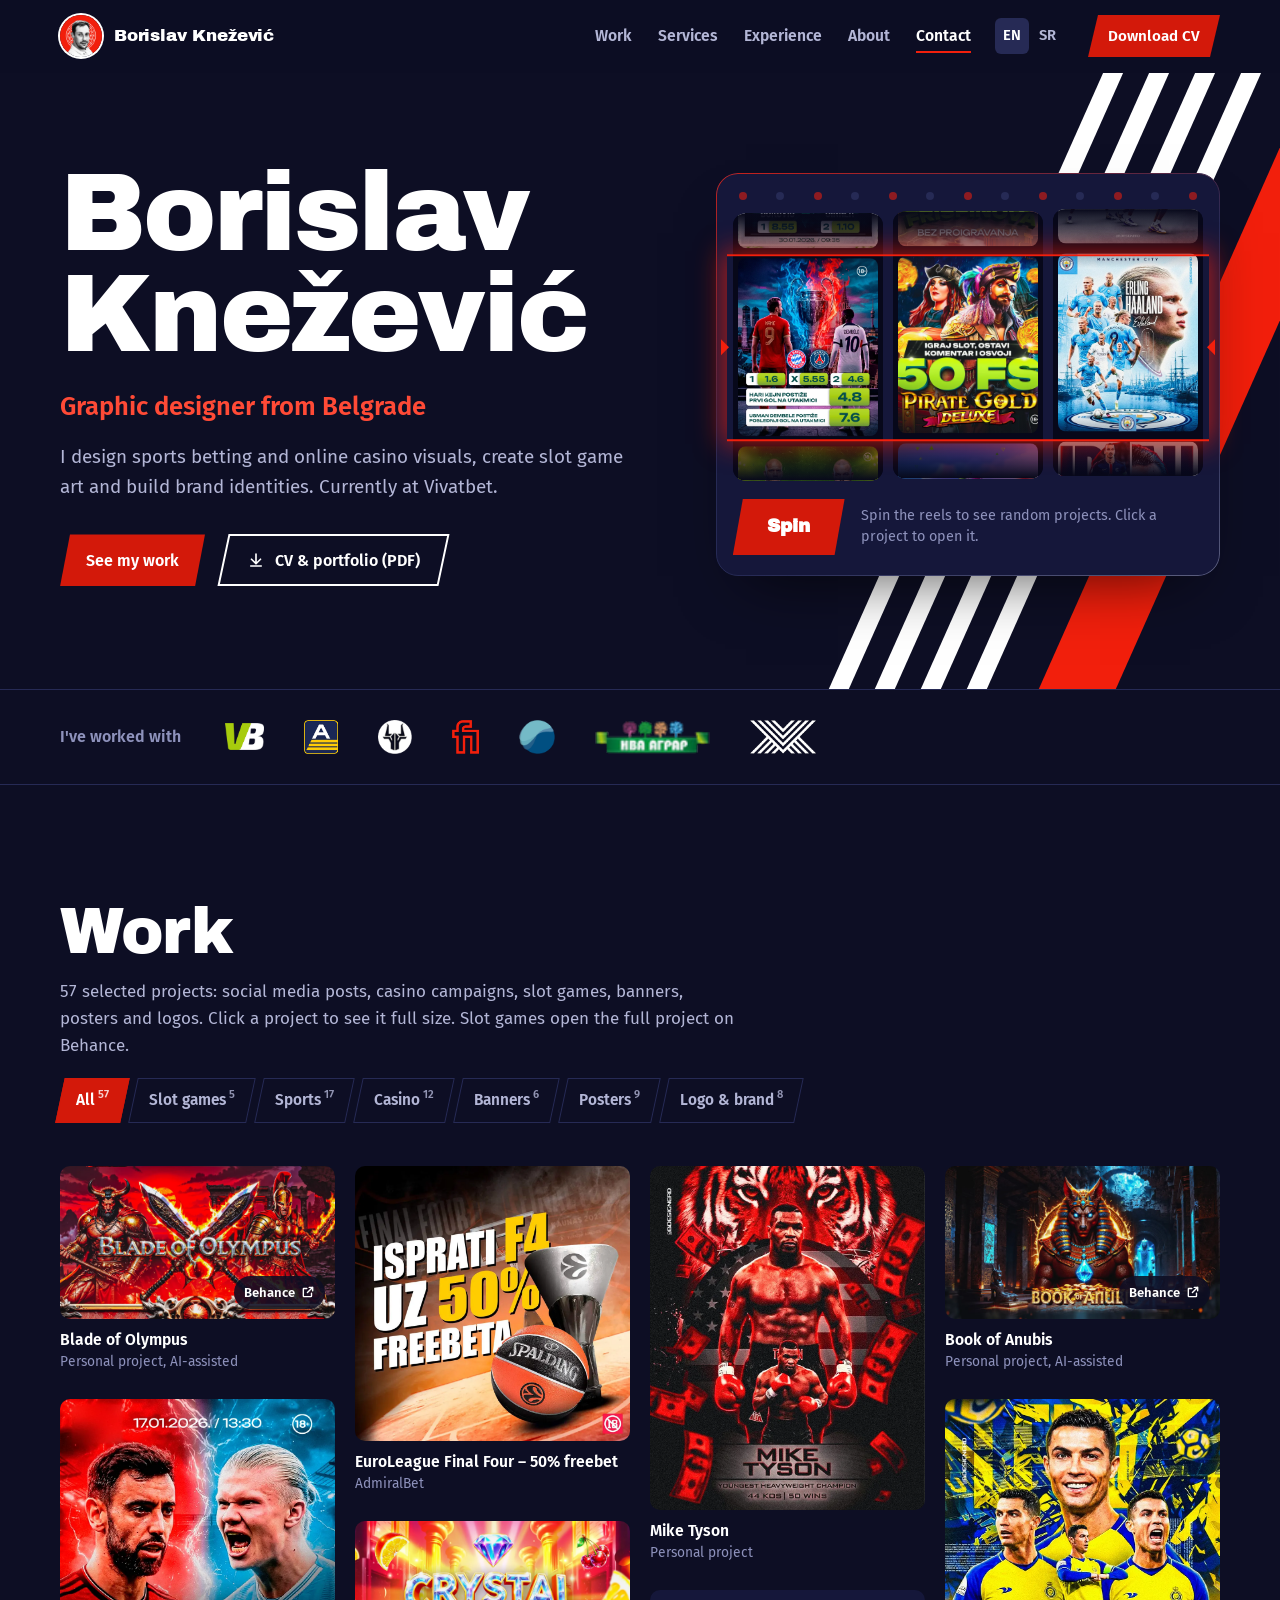
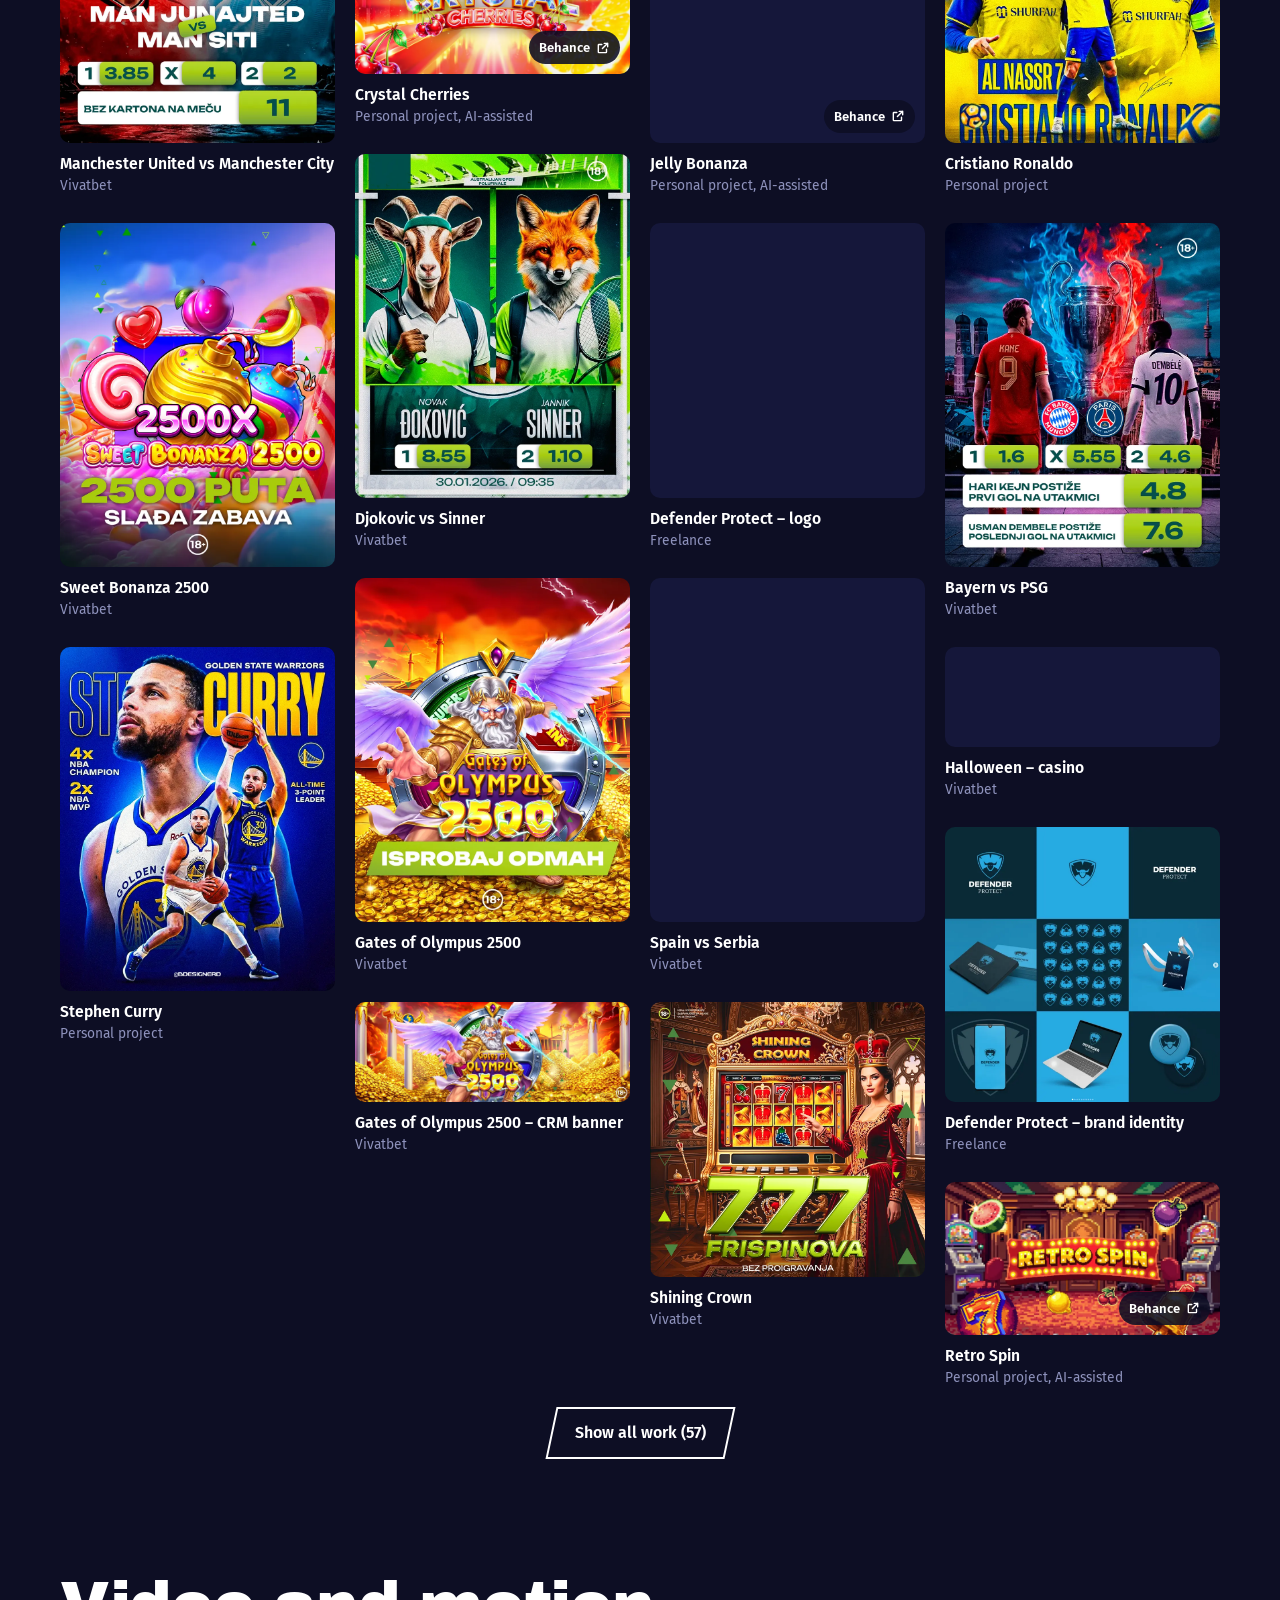
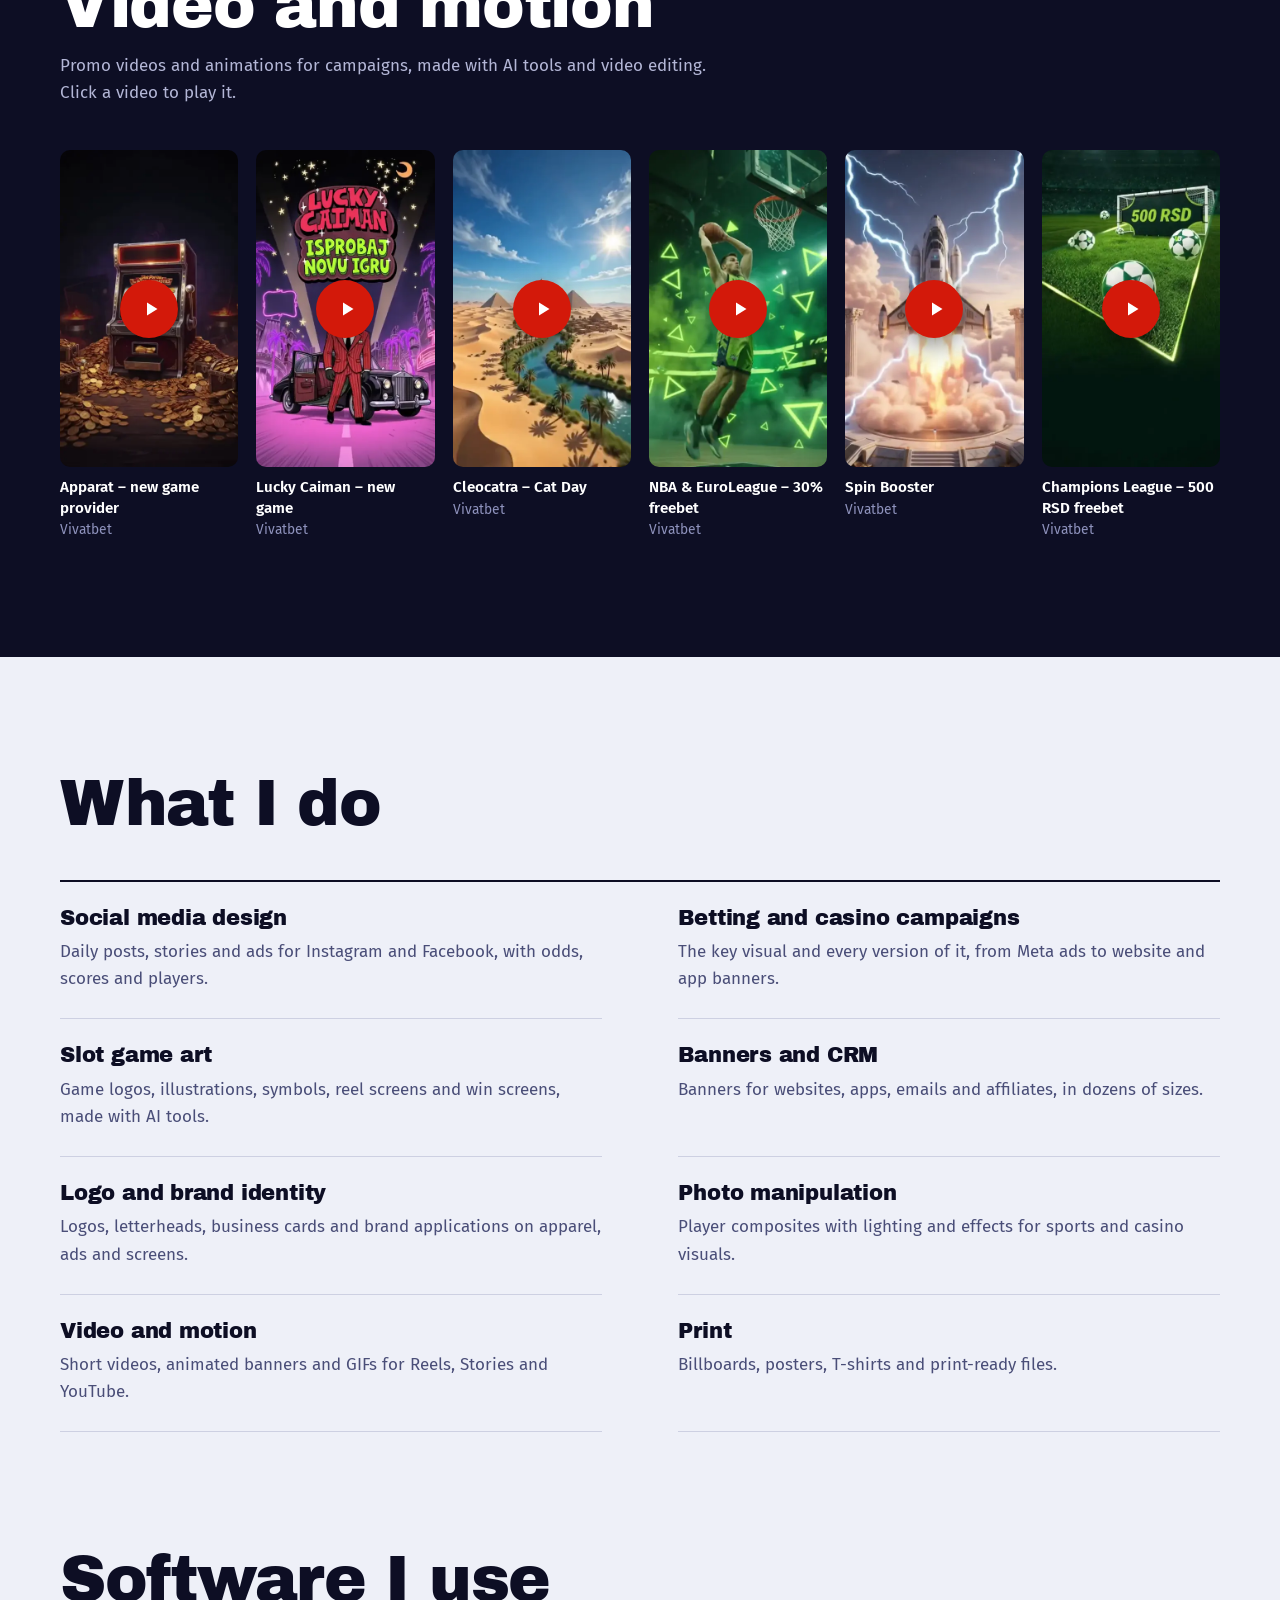
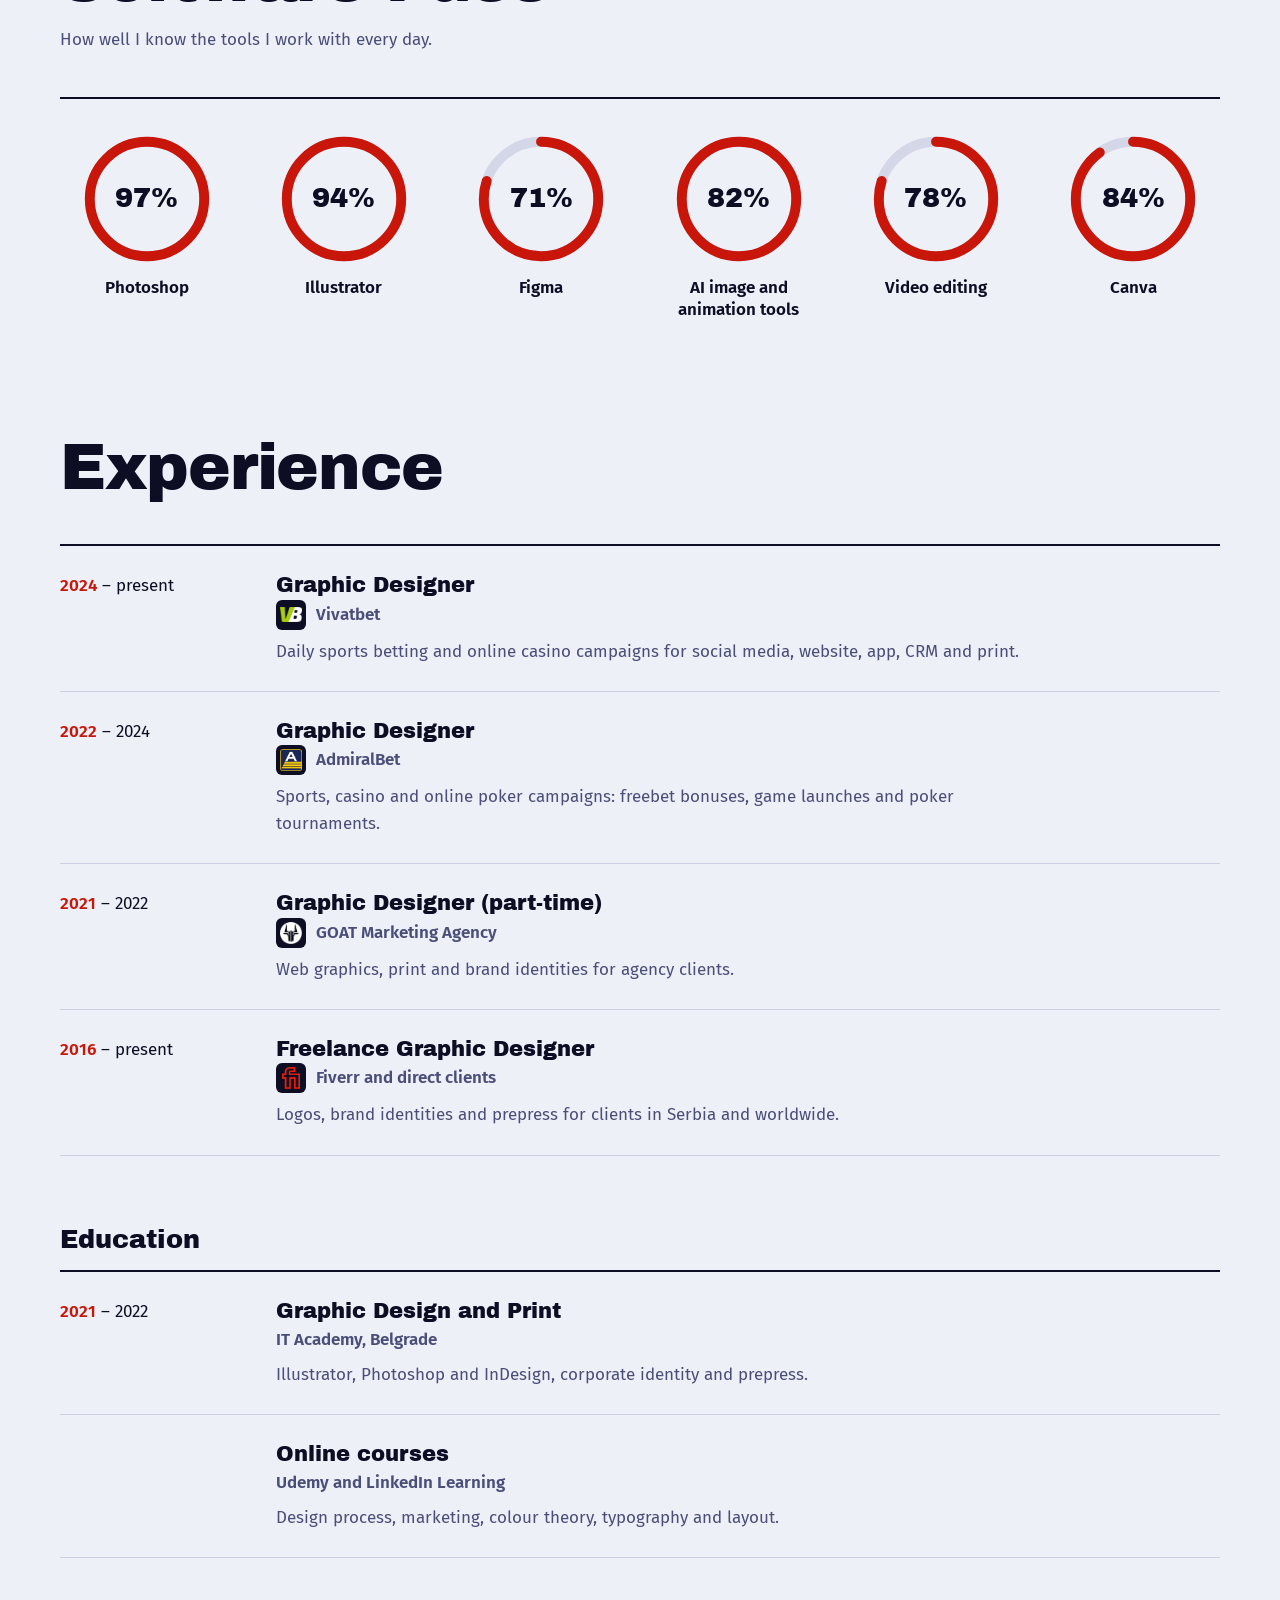
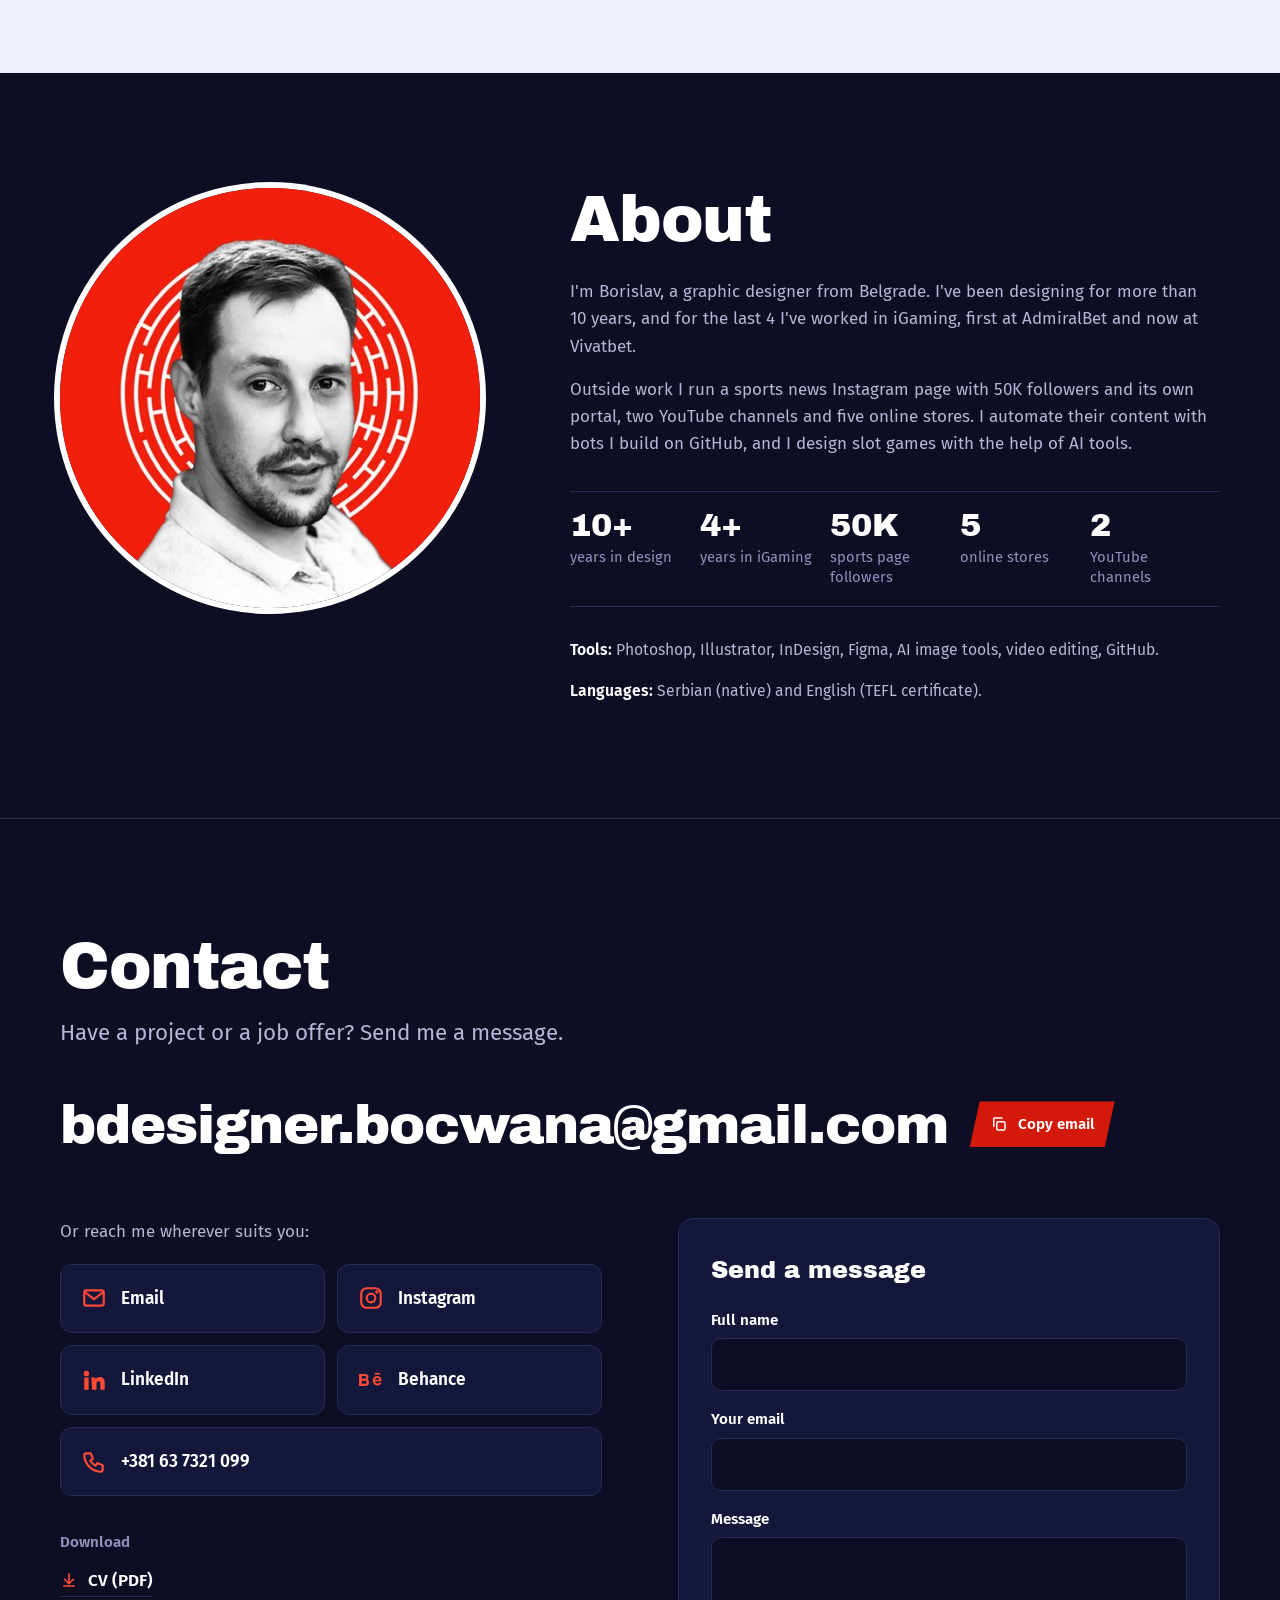
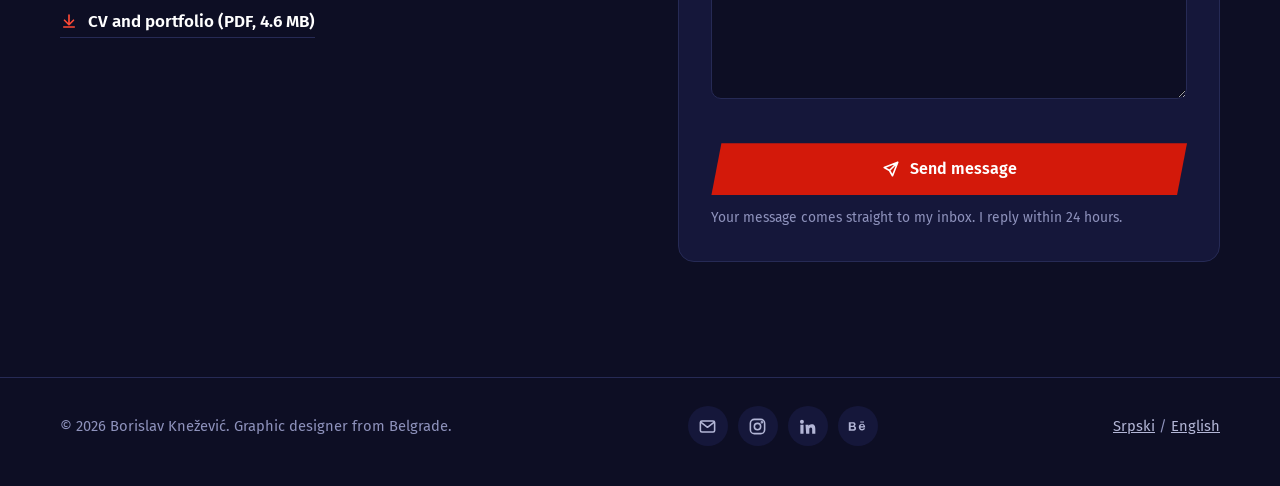
==== commit 8bc22f60: "Add files via upload" ====
--- a/en/index.html
+++ b/en/index.html
@@ -107,7 +107,7 @@
 <section class="section video-sec" id="video" aria-labelledby="video-title" style="padding-top:0">
   <div class="wrap">
     <div class="section-head"><div><h2 id="video-title">Video and motion</h2><p class="section-intro">Promo videos and animations for campaigns, made with AI tools and video editing. Click a video to play it.</p></div></div>
-    <ul class="videos"><li class="vid"><figure><button class="vid-btn" type="button" data-src="../assets/video/apparat-slot-game-promo.mp4" aria-label="Play video: Apparat – new game provider"><img src="../assets/video/apparat-slot-game-promo.webp" width="432" height="768" alt="" loading="lazy" decoding="async"><span class="play" aria-hidden="true"><svg viewBox="0 0 24 24" fill="currentColor"><path d="M8 5.5v13l10.5-6.5z"/></svg></span></button><figcaption><span class="t">Apparat – new game provider</span><span class="c">Vivatbet</span></figcaption></figure></li><li class="vid"><figure><button class="vid-btn" type="button" data-src="../assets/video/lucky-caiman-slot-promo.mp4" aria-label="Play video: Lucky Caiman – new game"><img src="../assets/video/lucky-caiman-slot-promo.webp" width="432" height="768" alt="" loading="lazy" decoding="async"><span class="play" aria-hidden="true"><svg viewBox="0 0 24 24" fill="currentColor"><path d="M8 5.5v13l10.5-6.5z"/></svg></span></button><figcaption><span class="t">Lucky Caiman – new game</span><span class="c">Vivatbet</span></figcaption></figure></li><li class="vid"><figure><button class="vid-btn" type="button" data-src="../assets/video/cleocatra-cat-day-promo.mp4" aria-label="Play video: Cleocatra – Cat Day"><img src="../assets/video/cleocatra-cat-day-promo.webp" width="432" height="768" alt="" loading="lazy" decoding="async"><span class="play" aria-hidden="true"><svg viewBox="0 0 24 24" fill="currentColor"><path d="M8 5.5v13l10.5-6.5z"/></svg></span></button><figcaption><span class="t">Cleocatra – Cat Day</span><span class="c">Vivatbet</span></figcaption></figure></li><li class="vid"><figure><button class="vid-btn" type="button" data-src="../assets/video/nba-euroleague-freebet-promo.mp4" aria-label="Play video: NBA &amp; EuroLeague – 30% freebet"><img src="../assets/video/nba-euroleague-freebet-promo.webp" width="432" height="768" alt="" loading="lazy" decoding="async"><span class="play" aria-hidden="true"><svg viewBox="0 0 24 24" fill="currentColor"><path d="M8 5.5v13l10.5-6.5z"/></svg></span></button><figcaption><span class="t">NBA &amp; EuroLeague – 30% freebet</span><span class="c">Vivatbet</span></figcaption></figure></li><li class="vid"><figure><button class="vid-btn" type="button" data-src="../assets/video/spin-booster-free-spins-promo.mp4" aria-label="Play video: Spin Booster"><img src="../assets/video/spin-booster-free-spins-promo.webp" width="432" height="768" alt="" loading="lazy" decoding="async"><span class="play" aria-hidden="true"><svg viewBox="0 0 24 24" fill="currentColor"><path d="M8 5.5v13l10.5-6.5z"/></svg></span></button><figcaption><span class="t">Spin Booster</span><span class="c">Vivatbet</span></figcaption></figure></li><li class="vid"><figure><button class="vid-btn" type="button" data-src="../assets/video/champions-league-500-rsd-promo.mp4" aria-label="Play video: Champions League – 500 RSD freebet"><img src="../assets/video/champions-league-500-rsd-promo.webp" width="432" height="768" alt="" loading="lazy" decoding="async"><span class="play" aria-hidden="true"><svg viewBox="0 0 24 24" fill="currentColor"><path d="M8 5.5v13l10.5-6.5z"/></svg></span></button><figcaption><span class="t">Champions League – 500 RSD freebet</span><span class="c">Vivatbet</span></figcaption></figure></li></ul>
+    <ul class="videos"><li class="vid"><figure><button class="vid-btn" type="button" data-src="../assets/video/apparat-slot-game-promo.mp4" aria-label="Play video: Apparat – new game provider"><img src="../assets/video/apparat-slot-game-promo.webp?v=2" width="432" height="768" alt="" loading="lazy" decoding="async"><span class="play" aria-hidden="true"><svg viewBox="0 0 24 24" fill="currentColor"><path d="M8 5.5v13l10.5-6.5z"/></svg></span></button><figcaption><span class="t">Apparat – new game provider</span><span class="c">Vivatbet</span></figcaption></figure></li><li class="vid"><figure><button class="vid-btn" type="button" data-src="../assets/video/lucky-caiman-slot-promo.mp4" aria-label="Play video: Lucky Caiman – new game"><img src="../assets/video/lucky-caiman-slot-promo.webp?v=2" width="432" height="768" alt="" loading="lazy" decoding="async"><span class="play" aria-hidden="true"><svg viewBox="0 0 24 24" fill="currentColor"><path d="M8 5.5v13l10.5-6.5z"/></svg></span></button><figcaption><span class="t">Lucky Caiman – new game</span><span class="c">Vivatbet</span></figcaption></figure></li><li class="vid"><figure><button class="vid-btn" type="button" data-src="../assets/video/cleocatra-cat-day-promo.mp4" aria-label="Play video: Cleocatra – Cat Day"><img src="../assets/video/cleocatra-cat-day-promo.webp?v=2" width="432" height="768" alt="" loading="lazy" decoding="async"><span class="play" aria-hidden="true"><svg viewBox="0 0 24 24" fill="currentColor"><path d="M8 5.5v13l10.5-6.5z"/></svg></span></button><figcaption><span class="t">Cleocatra – Cat Day</span><span class="c">Vivatbet</span></figcaption></figure></li><li class="vid"><figure><button class="vid-btn" type="button" data-src="../assets/video/nba-euroleague-freebet-promo.mp4" aria-label="Play video: NBA &amp; EuroLeague – 30% freebet"><img src="../assets/video/nba-euroleague-freebet-promo.webp?v=2" width="432" height="768" alt="" loading="lazy" decoding="async"><span class="play" aria-hidden="true"><svg viewBox="0 0 24 24" fill="currentColor"><path d="M8 5.5v13l10.5-6.5z"/></svg></span></button><figcaption><span class="t">NBA &amp; EuroLeague – 30% freebet</span><span class="c">Vivatbet</span></figcaption></figure></li><li class="vid"><figure><button class="vid-btn" type="button" data-src="../assets/video/spin-booster-free-spins-promo.mp4" aria-label="Play video: Spin Booster"><img src="../assets/video/spin-booster-free-spins-promo.webp?v=2" width="432" height="768" alt="" loading="lazy" decoding="async"><span class="play" aria-hidden="true"><svg viewBox="0 0 24 24" fill="currentColor"><path d="M8 5.5v13l10.5-6.5z"/></svg></span></button><figcaption><span class="t">Spin Booster</span><span class="c">Vivatbet</span></figcaption></figure></li><li class="vid"><figure><button class="vid-btn" type="button" data-src="../assets/video/champions-league-500-rsd-promo.mp4" aria-label="Play video: Champions League – 500 RSD freebet"><img src="../assets/video/champions-league-500-rsd-promo.webp?v=2" width="432" height="768" alt="" loading="lazy" decoding="async"><span class="play" aria-hidden="true"><svg viewBox="0 0 24 24" fill="currentColor"><path d="M8 5.5v13l10.5-6.5z"/></svg></span></button><figcaption><span class="t">Champions League – 500 RSD freebet</span><span class="c">Vivatbet</span></figcaption></figure></li></ul>
   </div>
 </section>
 
